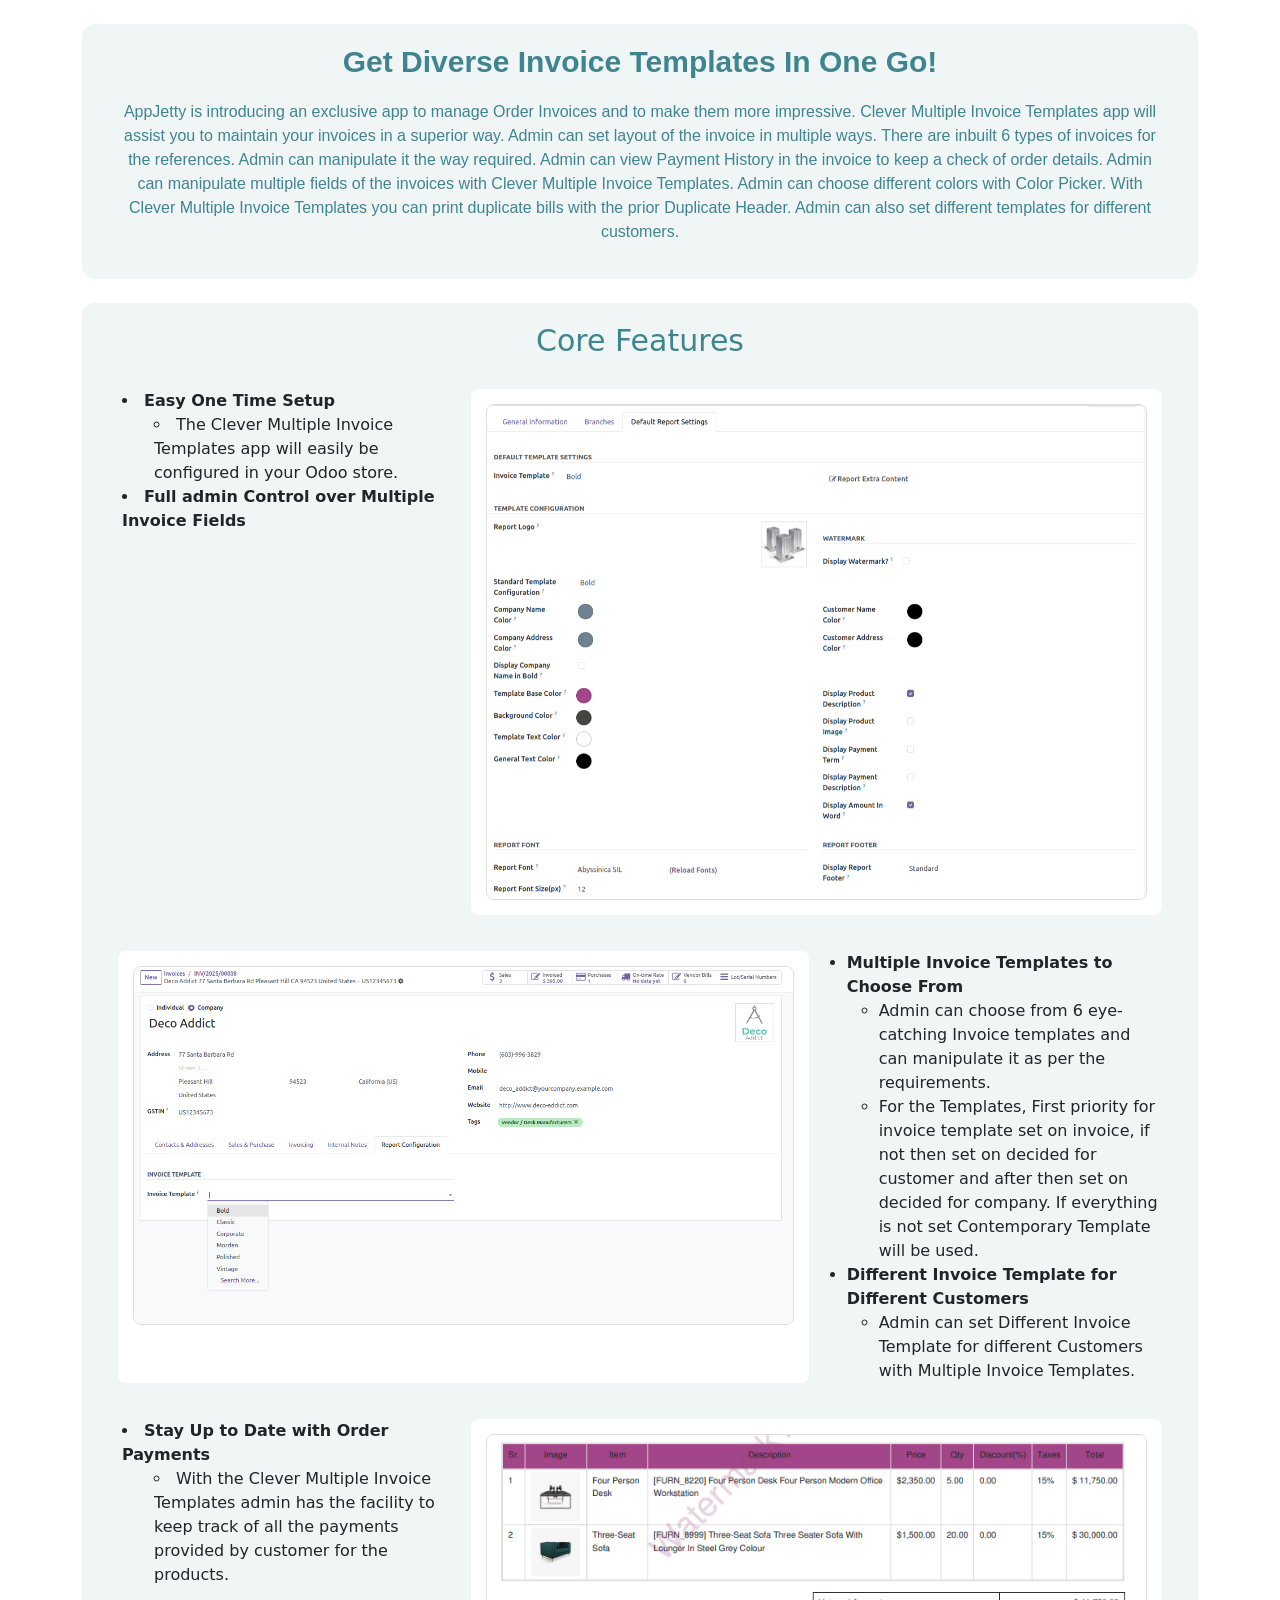
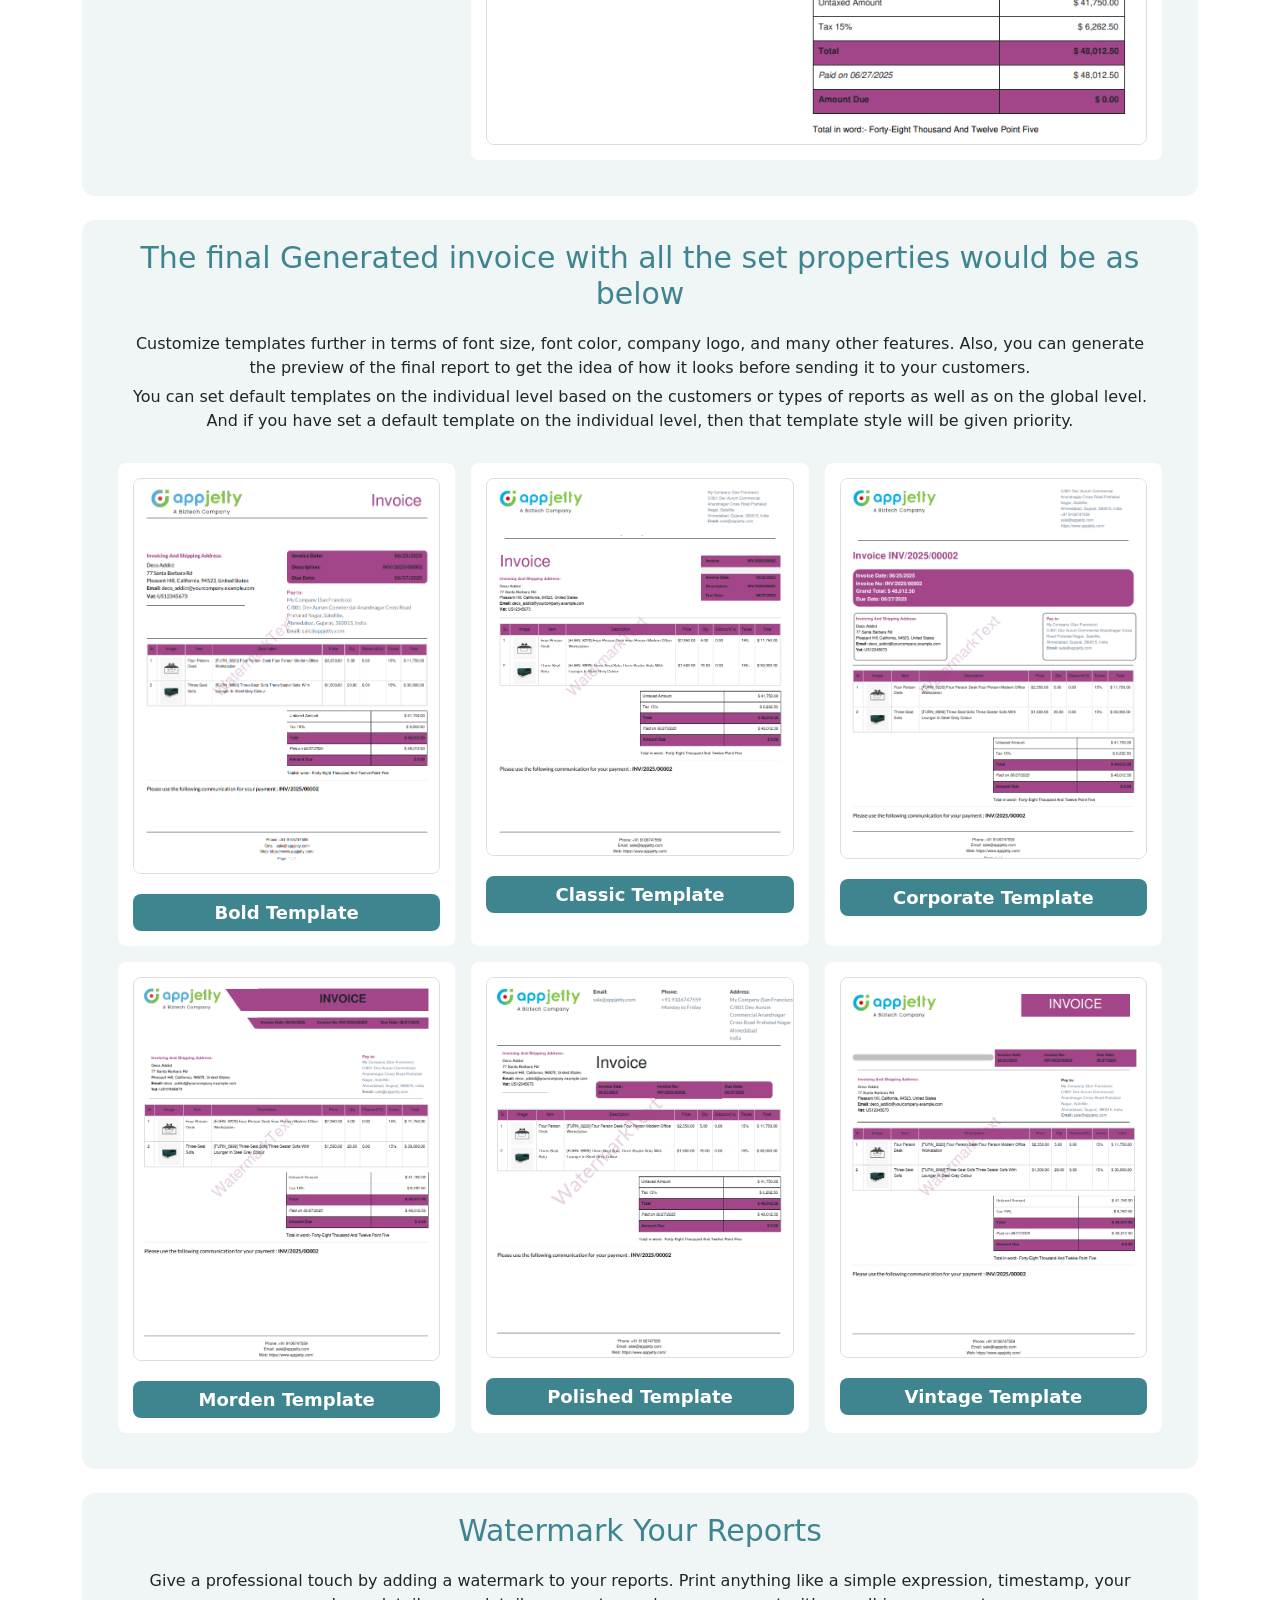
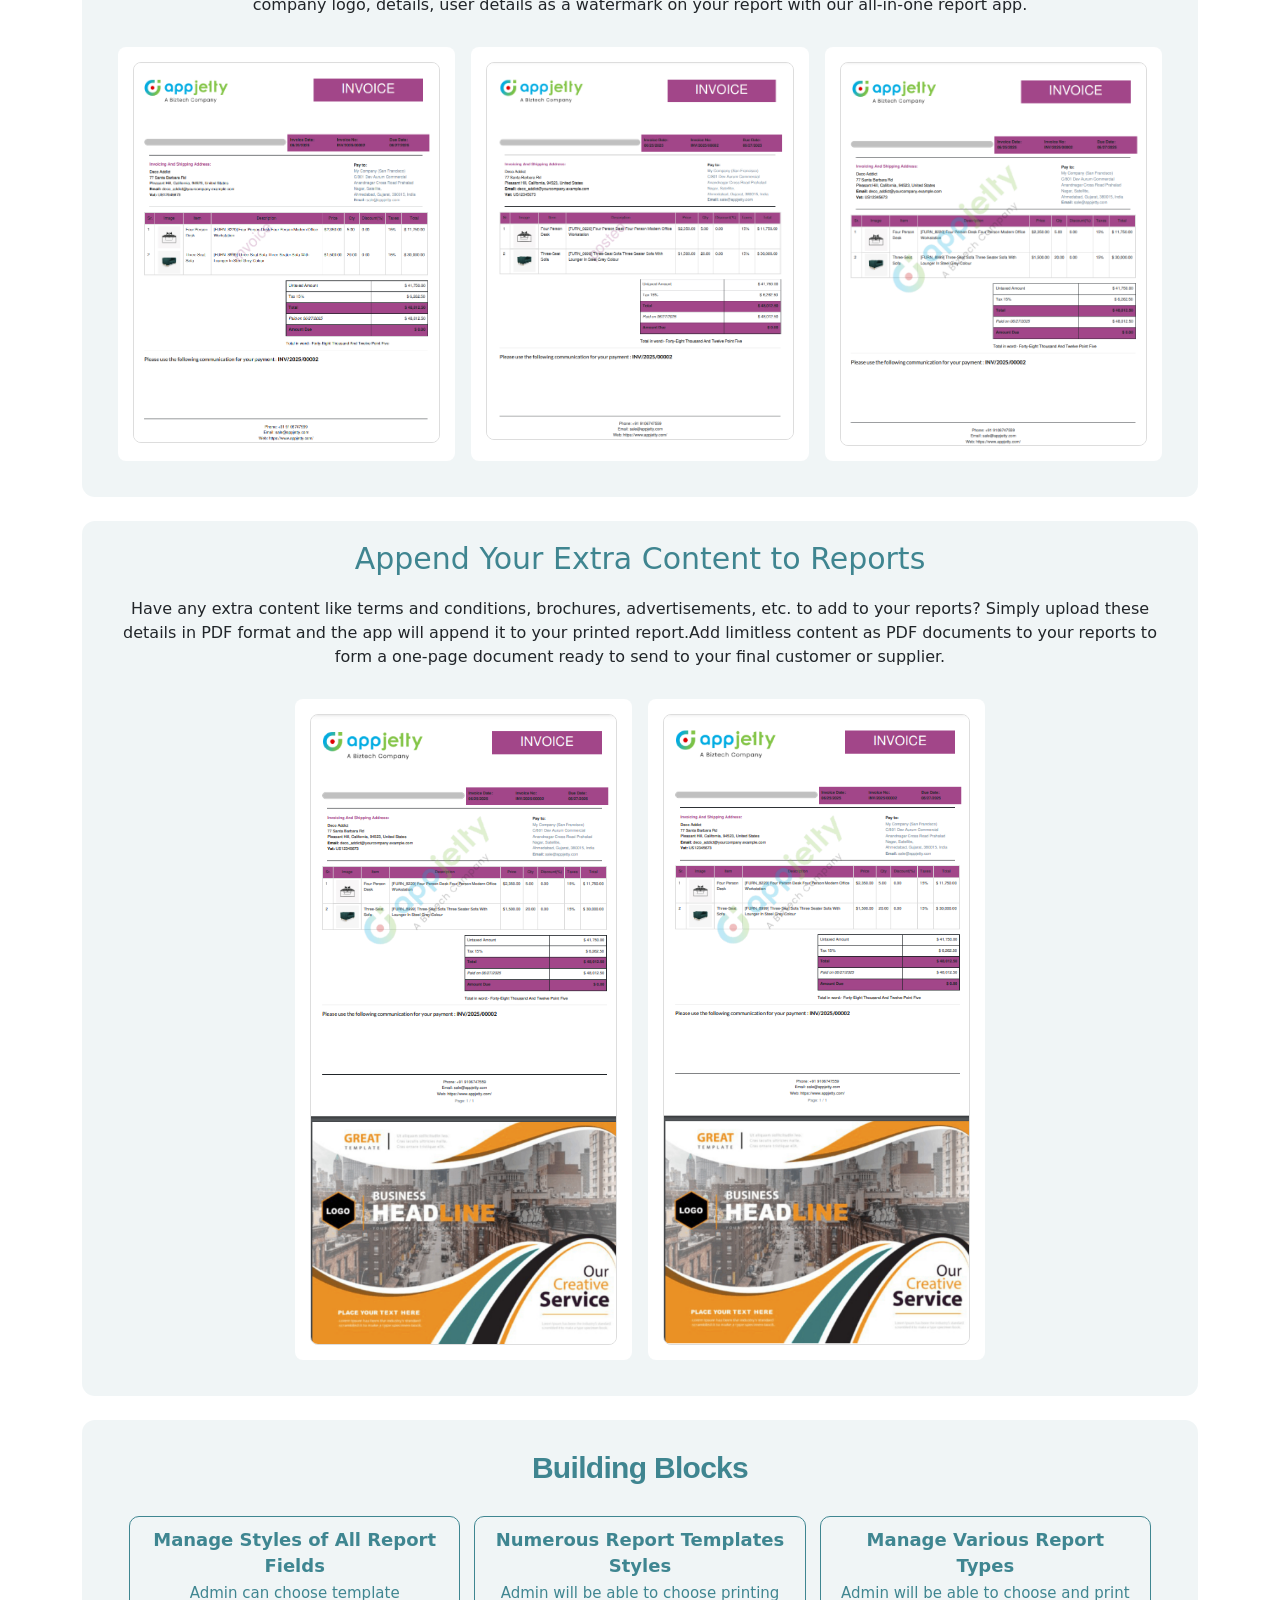
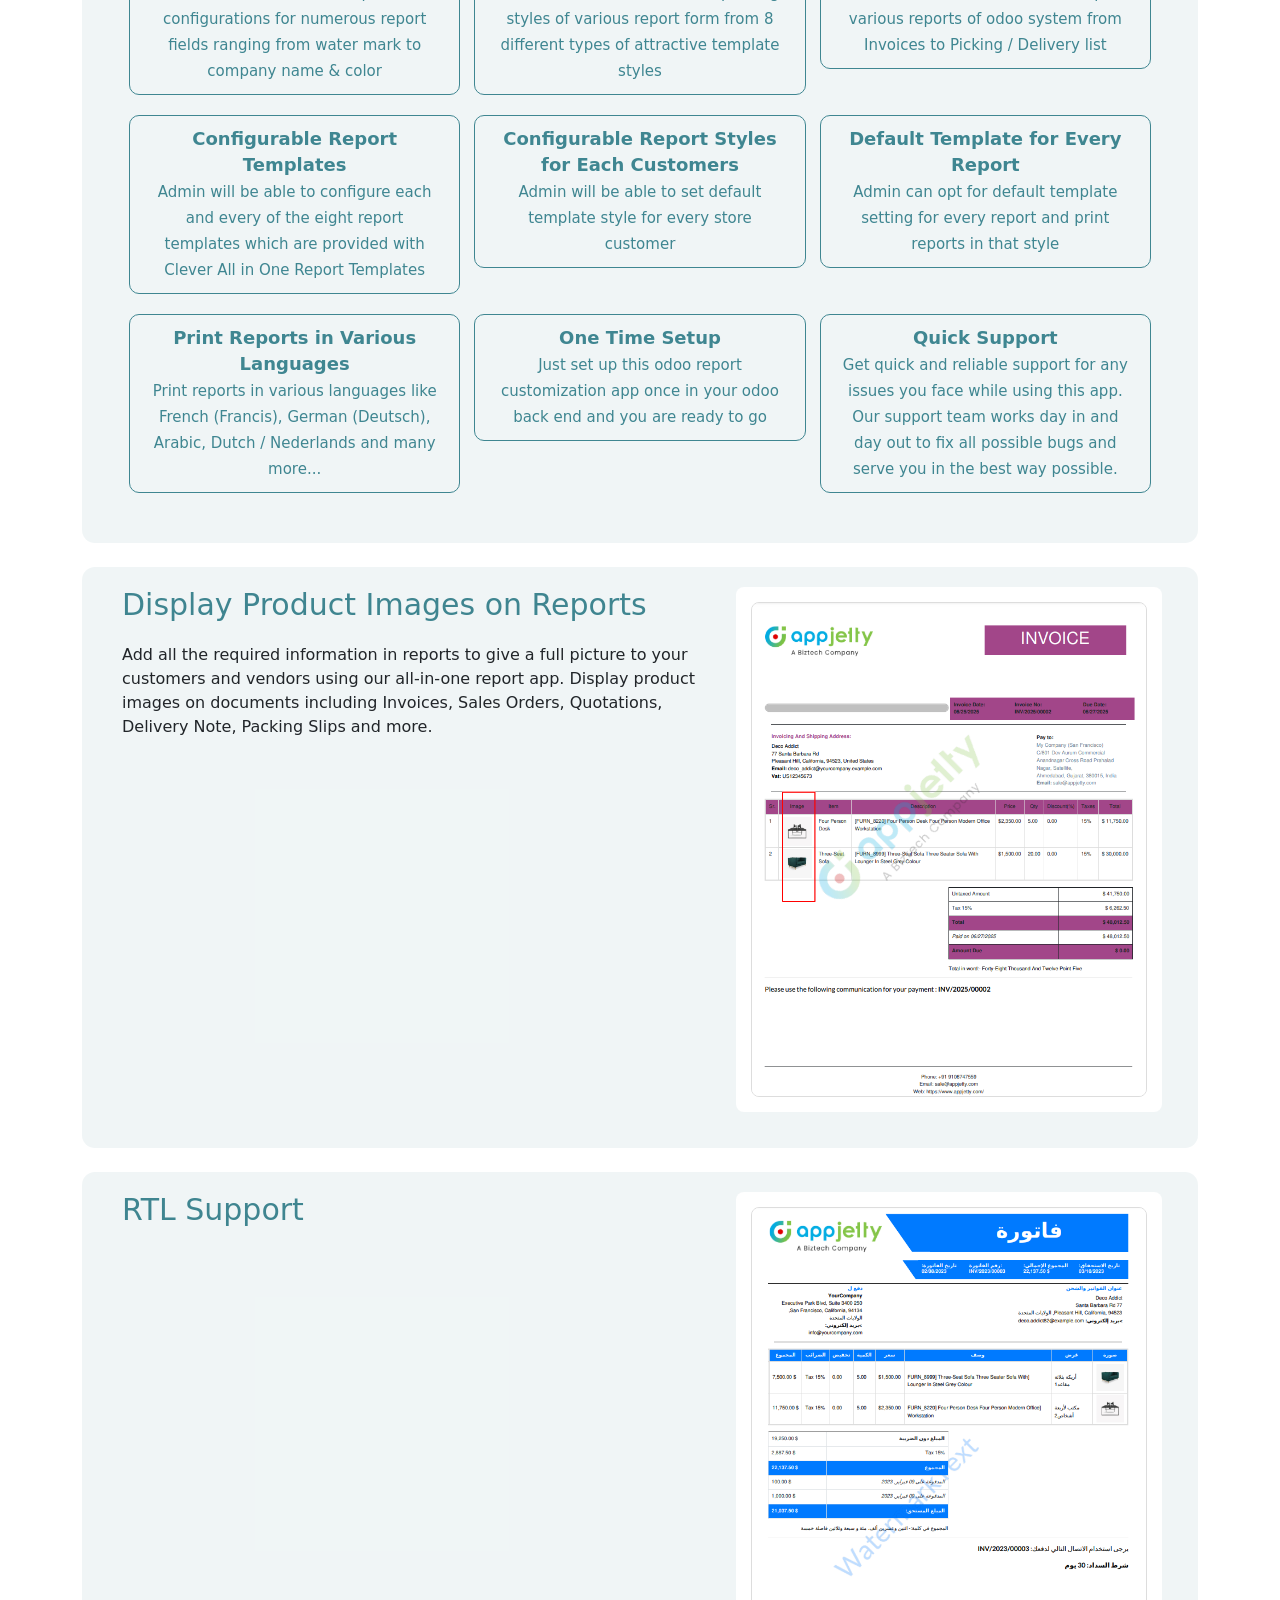
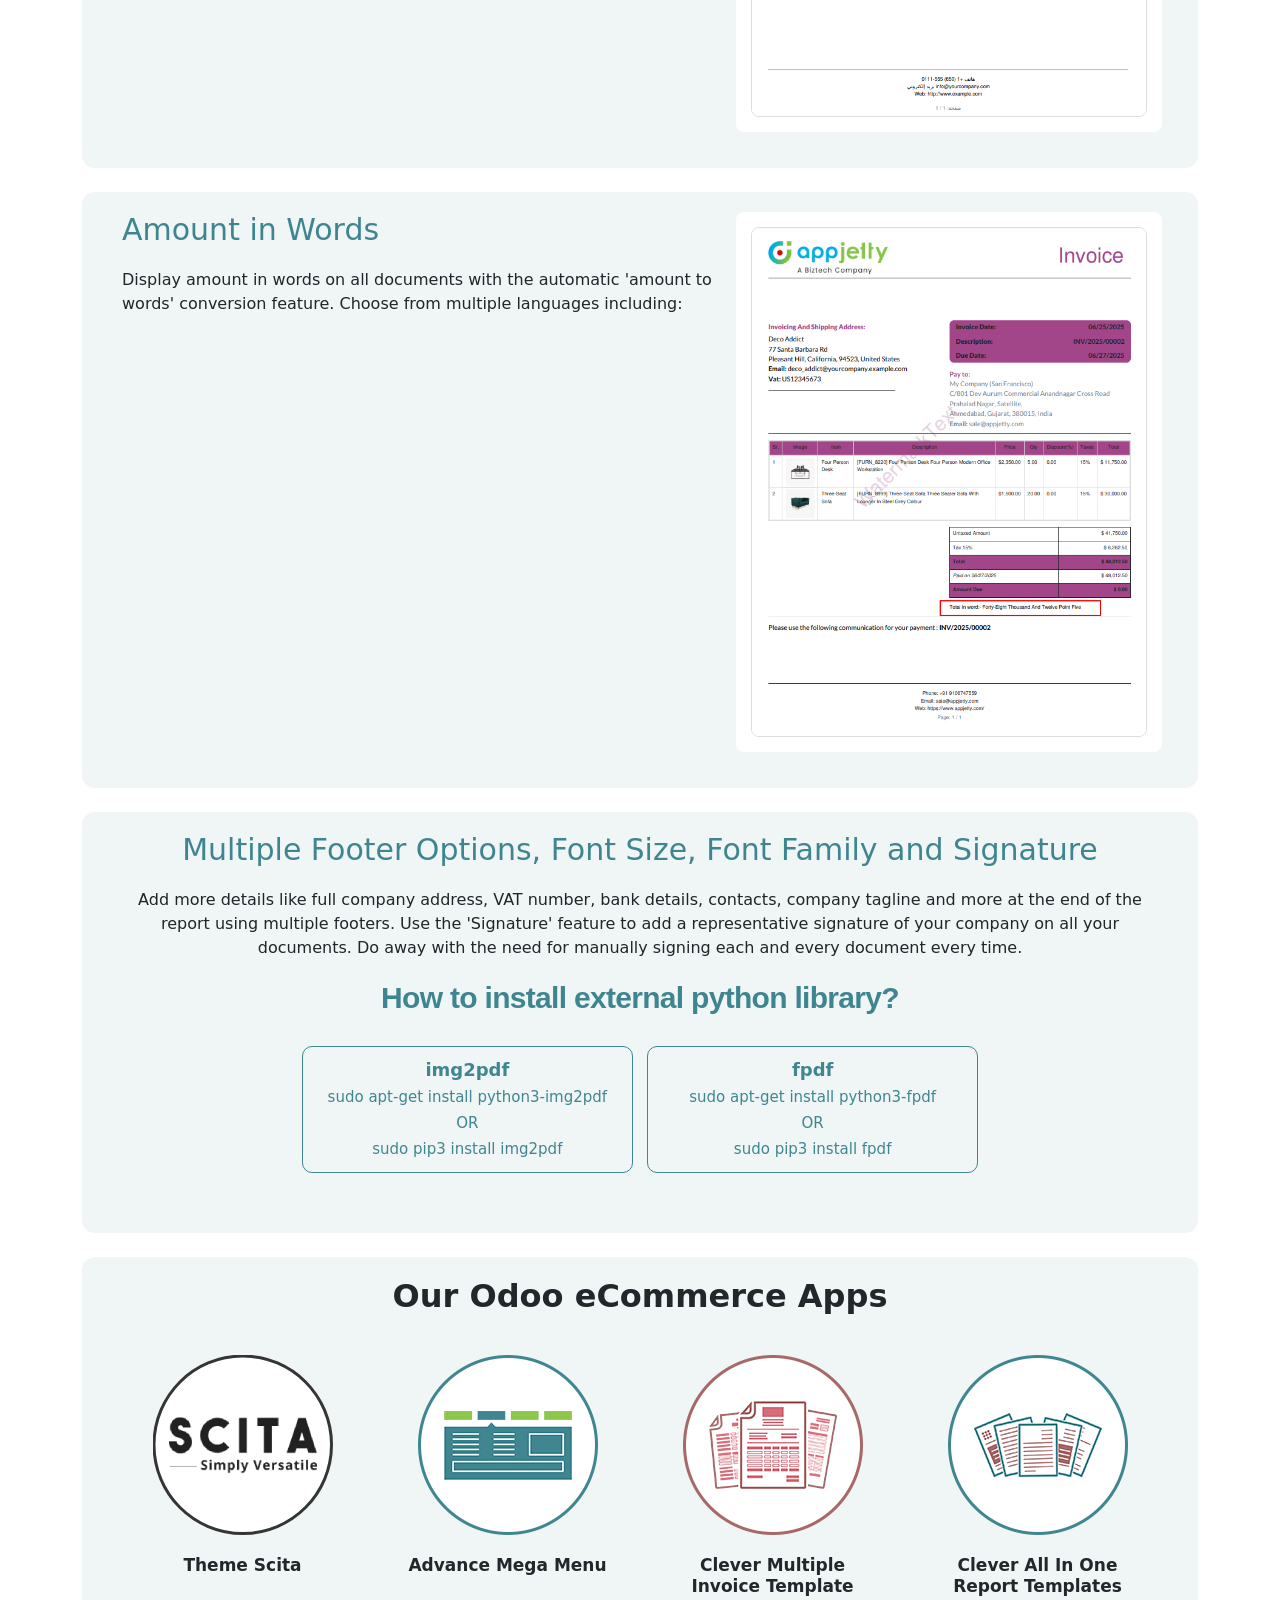
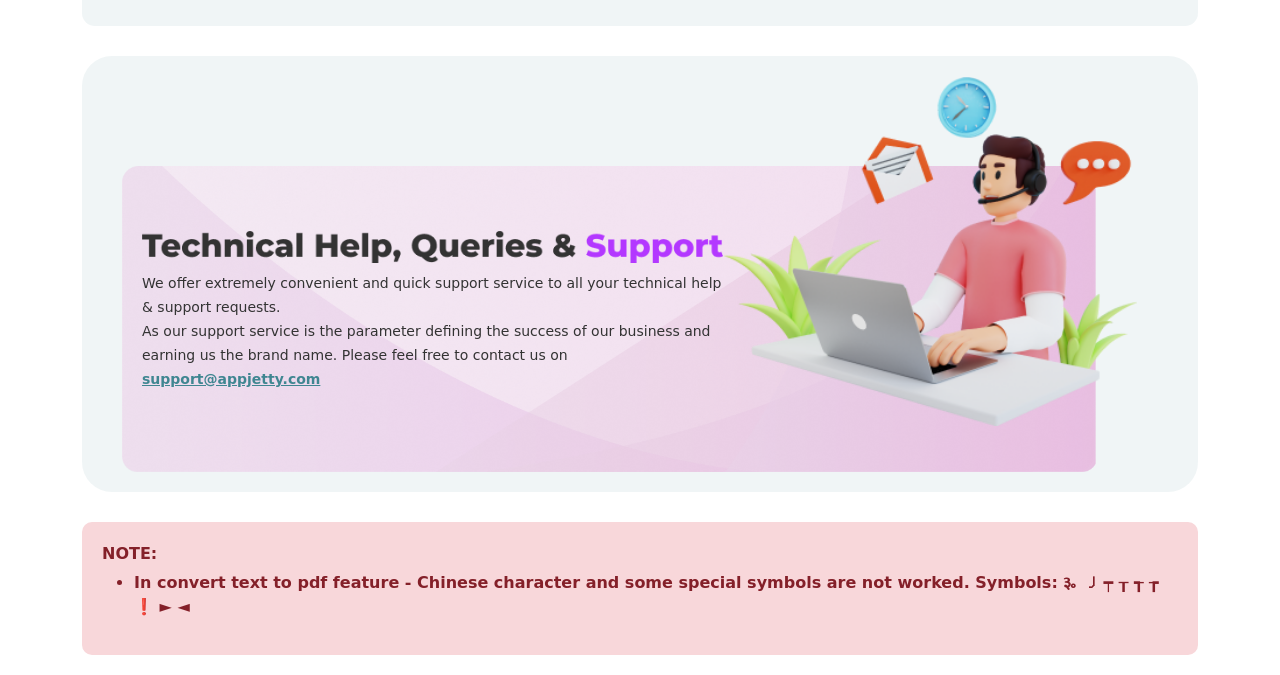
==== biztech_report_template/static/description/index.html @ 292e1d6d "FIX: change url path" ====
<!DOCTYPE html>
<html lang="en">
<head>
  <meta charset="UTF-8">
  <meta name="viewport" content="width=device-width, initial-scale=1.0">
  <link href="https://cdn.jsdelivr.net/npm/bootstrap@5.0.2/dist/css/bootstrap.min.css" rel="stylesheet" integrity="sha384-EVSTQN3/azprG1Anm3QDgpJLIm9Nao0Yz1ztcQTwFspd3yD65VohhpuuCOmLASjC" crossorigin="anonymous">
  <script src="https://cdn.jsdelivr.net/npm/bootstrap@5.0.2/dist/js/bootstrap.bundle.min.js" integrity="sha384-MrcW6ZMFYlzcLA8Nl+NtUVF0sA7MsXsP1UyJoMp4YLEuNSfAP+JcXn/tWtIaxVXM" crossorigin="anonymous"></script>
  <title>Scita 19 trial</title>
</head>
<body>
   <div class="container">
      <section class="oe_container">
         <div class="oe_spaced my-4" style="border-radius: 13px;padding: 20px 40px 10px;background-color: rgb(63 134 145 / 8%);">
               <div class="span12">
                  <h2 class="oe_slogan" style="color: #3f8590;font-family: sans-serif;font-weight: 600;margin: 0; text-align: center; font-size: 30px;">Get Diverse Invoice Templates In One Go!</h2>
                  <p class=" oe_slogan text-muted" style="font-family: sans-serif;margin: 20px 0 25px;color: #3f8590 !important; text-align: center;">AppJetty is introducing an exclusive app to manage Order Invoices and to make them more impressive. Clever Multiple Invoice Templates app will assist you to maintain your invoices in a superior way. Admin can set layout of the invoice in multiple ways. There are inbuilt 6 types of invoices for the references. Admin can manipulate it the way required. Admin can view Payment History in the invoice to keep a check of order details. Admin can manipulate multiple fields of the invoices with Clever Multiple Invoice Templates. Admin can choose different colors with Color Picker. With Clever Multiple Invoice Templates you can print duplicate bills with the prior Duplicate Header. Admin can also set different templates for different customers.</p>
               </div>
         </div>
      </section>
      <section class="section my-4" style="border-radius: 13px;padding: 20px 40px 20px;background-color: rgb(63 134 145 / 8%);">
         <div class="oe_container">
            <h2 style="margin-bottom: 20px; font-size: 30px; color: #3f8590; text-align: center;">Core Features</h2>
            <div class="row justify-content-center" style="margin-top: 30px;">
               <ul style="list-style-position: inside;" class="col-4">
                  <li><strong>Easy One Time Setup</strong>
                        <ul>
                           <li>The Clever Multiple Invoice Templates app will easily be configured in your Odoo store.</li>
                        </ul>
                  </li>
                  <li><strong>Full admin Control over Multiple Invoice Fields</strong></li>
               </ul>
               <div style="text-align: center; padding: 0 8px 16px;" class="col-8">
                  <div style="padding: 15px; background-color: #ffffff; border-radius: 8px; height: 100%;">
                     <img style="display:inline-block; max-width:100%; border: 1px solid #ddd; border-radius: 8px;" class="img-fluid  oe_screenshot p-0 " src="main-view.png" alt="">
                  </div>
               </div>
            </div>
            <div class="row justify-content-center" style="margin-top: 20px;">
               <div style="text-align: center; padding: 0 8px 16px;" class="col-8">
                  <div style="padding: 15px; background-color: #ffffff; border-radius: 8px; height: 100%;">
                     <img style="display:inline-block; max-width:100%; border: 1px solid #ddd; border-radius: 8px;" class="img-fluid  oe_screenshot p-0 " src="partner_template.png" alt="">
                  </div>
               </div>
               <ul style="padding-left: 30px;" class="col-4">
                  <li><strong>Multiple Invoice Templates to Choose From</strong>
                     <ul>
                        <li>Admin can choose from 6 eye-catching Invoice templates and can manipulate it as per the requirements.</li>
                        <li>For the Templates, First priority for invoice template set on invoice, if not then set on decided for customer and after then set on decided for company. If everything is not set Contemporary Template will be used.</li>
                     </ul>
                  </li>
                  <li><strong>Different Invoice Template for Different Customers</strong>
                     <ul>
                        <li>Admin can set Different Invoice Template for different Customers with Multiple Invoice Templates.</li>
                     </ul>
                  </li>
               </ul>
            </div>
            <div class="row justify-content-center" style="margin-top: 20px;">
               <ul style="list-style-position: inside;" class="col-4">
                  <li><strong>Stay Up to Date with Order Payments</strong>
                     <ul>
                        <li>With the Clever Multiple Invoice Templates admin has the facility to keep track of all the payments provided by customer for the products.</li>
                     </ul>
                  </li>
               </ul>
               <div style="text-align: center; padding: 0 8px 16px;" class="col-8">
                  <div style="padding: 15px; background-color: #ffffff; border-radius: 8px; height: 100%;">
                     <img style="display:inline-block; max-width:100%; border: 1px solid #ddd; border-radius: 8px;" class="img-fluid  oe_screenshot p-0 " src="Payment.png" alt="">
                  </div>
               </div>
            </div>
         </div>
      </section>
      <section class="section my-4" style="border-radius: 13px;padding: 20px 40px 20px;background-color: rgb(63 134 145 / 8%);">
         <div class="oe_container">
            <h2 style="margin-bottom: 20px; font-size: 30px; color: #3f8590; text-align: center;">The final Generated invoice with all the set properties would be as below</h2>
            <p class="text-center" style="font-weight: 400; margin: 0 0 5px;">Customize templates further in terms of font size, font color, company logo, and many other features. Also, you can generate the preview of the final report to get the idea of how it looks before sending it to your customers.</p>
            <p class="text-center" style="font-weight: 400; margin: 0 0 5px;">You can set default templates on the individual level based on the customers or types of reports as well as on the global level. And if you have set a default template on the individual level, then that template style will be given priority.</p>
            <div class="row" style="margin-top: 30px;">
               <div class="col-lg-4 col-md-6" style="text-align: center; padding: 0 8px 16px;">
                  <div style="padding: 15px; background-color: #ffffff; border-radius: 8px; height: 100%;">
                     <img style="display:inline-block; max-width:100%; border: 1px solid #ddd; border-radius: 8px;" class="img-fluid  oe_screenshot p-0 " src="bold.png" alt="">
                     <span class="image-desc" style="display: block; font-size: 18px; margin-top: 20px; font-weight: 600; background-color: #3f8590; padding: 5px 10px; color: #ffffff; border-radius: 8px;">Bold Template</span>
                  </div>
               </div>
               <div class="col-lg-4 col-md-6" style="text-align: center; padding: 0 8px 16px;">
                  <div style="padding: 15px; background-color: #ffffff; border-radius: 8px; height: 100%;">
                     <img style="display:inline-block; max-width: 100%;border: 1px solid #ddd; border-radius: 8px; " class="img-fluid  oe_screenshot p-0 " src="classic.png" alt="">
                     <span class="image-desc" style="display: block; font-size: 18px; margin-top: 20px; font-weight: 600; background-color: #3f8590; padding: 5px 10px; color: #ffffff; border-radius: 8px;">Classic Template</span>
                  </div>
               </div>
               <div class="col-lg-4 col-md-6" style="text-align: center; padding: 0 8px 16px;">
                  <div style="padding: 15px; background-color: #ffffff; border-radius: 8px; height: 100%;">
                     <img style="display:inline-block; max-width: 100%;border: 1px solid #ddd; border-radius: 8px;" class="img-fluid  oe_screenshot p-0 " src="corporate.png" alt="">
                     <span class="image-desc" style="display: block; font-size: 18px; margin-top: 20px; font-weight: 600; background-color: #3f8590; padding: 5px 10px; color: #ffffff; border-radius: 8px;">Corporate Template</span>
                  </div>
               </div>
               <div class="col-lg-4 col-md-6" style="text-align: center; padding: 0 8px 16px;">
                  <div style="padding: 15px; background-color: #ffffff; border-radius: 8px; height: 100%;">
                     <img style="display:inline-block; max-width: 100%;border: 1px solid #ddd; border-radius: 8px; " class="img-fluid  oe_screenshot p-0 " src="modern.png" alt="">
                     <span class="image-desc" style="display: block; font-size: 18px; margin-top: 20px; font-weight: 600; background-color: #3f8590; padding: 5px 10px; color: #ffffff; border-radius: 8px;">Morden Template</span>
                  </div>
               </div>
               <div class="col-lg-4 col-md-6" style="text-align: center; padding: 0 8px 16px;">
                  <div style="padding: 15px; background-color: #ffffff; border-radius: 8px; height: 100%;">
                     <img style="display:inline-block; max-width: 100%;border: 1px solid #ddd; border-radius: 8px; " class="img-fluid  oe_screenshot p-0 " src="polished.png" alt="">
                     <span class="image-desc" style="display: block; font-size: 18px; margin-top: 20px; font-weight: 600; background-color: #3f8590; padding: 5px 10px; color: #ffffff; border-radius: 8px;">Polished Template</span>
                  </div>
               </div>
               <div class="col-lg-4 col-md-6" style="text-align: center; padding: 0 8px 16px;">
                  <div style="padding: 15px; background-color: #ffffff; border-radius: 8px; height: 100%;">
                     <img style="display:inline-block; max-width: 100%;border: 1px solid #ddd; border-radius: 8px; " class="img-fluid  oe_screenshot p-0 " src="vintage.png" alt="">
                     <span class="image-desc" style="display: block; font-size: 18px; margin-top: 20px; font-weight: 600; background-color: #3f8590; padding: 5px 10px; color: #ffffff; border-radius: 8px;"> Vintage Template</span>
                  </div>
               </div>
            </div>
         </div>
      </section>
      <section class="section my-4" style="border-radius: 13px;padding: 20px 40px 20px;background-color: rgb(63 134 145 / 8%);">
         <div class="oe_container">
            <h2 style="margin-bottom: 20px; font-size: 30px; color: #3f8590; text-align: center;">Watermark Your Reports</h2>
            <p class="text-center" style="font-weight: 400; margin: 0 0 5px;">Give a professional touch by adding a watermark to your reports. Print anything like a simple expression, timestamp, your company logo, details, user details as a watermark on your report with our all-in-one report app.</p>
            <div class="row" style="margin-top: 30px;">
               <div class="col-lg-4 col-md-6" style="text-align: center; padding: 0 8px 16px;">
                  <div style="padding: 15px; background-color: #ffffff; border-radius: 8px; height: 100%;">
                     <img style="display:inline-block; max-width:100%; border: 1px solid #ddd; border-radius: 8px;" class="img-fluid  oe_screenshot p-0 " src="water-mark-1.png" alt="">
                  </div>
               </div>
               <div class="col-lg-4 col-md-6" style="text-align: center; padding: 0 8px 16px;">
                  <div style="padding: 15px; background-color: #ffffff; border-radius: 8px; height: 100%;">
                     <img style="display:inline-block; max-width: 100%;border: 1px solid #ddd; border-radius: 8px; " class="img-fluid  oe_screenshot p-0 " src="water-mark-2.png" alt="">
                  </div>
               </div>
               <div class="col-lg-4 col-md-6" style="text-align: center; padding: 0 8px 16px;">
                  <div style="padding: 15px; background-color: #ffffff; border-radius: 8px; height: 100%;">
                     <img style="display:inline-block; max-width: 100%;border: 1px solid #ddd; border-radius: 8px;" class="img-fluid  oe_screenshot p-0 " src="water-mark-3.png" alt="">
                  </div>
               </div>
            </div>
         </div>
      </section>
      <section class="section my-4" style="border-radius: 13px;padding: 20px 40px 20px;background-color: rgb(63 134 145 / 8%);">
         <div class="oe_container">
            <h2 style="margin-bottom: 20px; font-size: 30px; color: #3f8590; text-align: center;">Append Your Extra Content to Reports</h2>
            <p class="text-center" style="font-weight: 400; margin: 0 0 5px;">Have any extra content like terms and conditions, brochures, advertisements, etc. to add to your reports? Simply upload these details in PDF format and the app will append it to your printed report.Add limitless content as PDF documents to your reports to form a one-page document ready to send to your final customer or supplier.</p>
            <div class="row justify-content-center" style="margin-top: 30px;">
               <div class="col-lg-4 col-md-6" style="text-align: center; padding: 0 8px 16px;">
                  <div style="padding: 15px; background-color: #ffffff; border-radius: 8px; height: 100%;">
                     <img style="display:inline-block; max-width:100%; border: 1px solid #ddd; border-radius: 8px;" class="img-fluid  oe_screenshot p-0 " src="report-with-img.png" alt="">
                  </div>
               </div>
               <div class="col-lg-4 col-md-6" style="text-align: center; padding: 0 8px 16px;">
                  <div style="padding: 15px; background-color: #ffffff; border-radius: 8px; height: 100%;">
                     <img style="display:inline-block; max-width: 100%;border: 1px solid #ddd; border-radius: 8px; " class="img-fluid  oe_screenshot p-0 " src="extra_content_2.png" alt="">
                  </div>
               </div>
            </div>
         </div>
      </section>
      <section class="oe_spaced my-4" style="margin-left:0;margin-right:0;border-radius: 13px;padding: 10px 40px;background-color: rgb(63 134 145 / 8%);">
         <div class="span12">
            <h3 class="mb16" style="color: #3f8590;font-family: math;letter-spacing: -0.7px;font-weight: bold;margin: 20px 0; text-align: center; font-family: sans-serif; font-size: 30px;">Building Blocks</h3>
            <div class="d-flex flex-wrap justify-content-between" style="margin-bottom: 30px;">
               <div style="margin: 10px 0; line-height: 37px; flex: 0 0 33.33%; max-width: 33.33%; width: 100%; padding: 0 7px;">
                  <div style="font-size:15px;line-height:26px;padding: 10px 20px;border-radius: 10px; border: 1px solid #3f8691; color: #3f8691; text-align: center;">
                     <p style="font-size: 18px; font-weight: bold; margin-bottom: 1px;">Manage Styles of All Report Fields</p>
                     <span>Admin can choose template configurations for numerous report fields ranging from water mark to company name & color</span>
                  </div>
               </div>
               <div style="margin: 10px 0; line-height: 37px; flex: 0 0 33.33%; max-width: 33.33%; width: 100%; padding: 0 7px;">
                  <div style="font-size:15px;line-height:26px;padding: 10px 20px;border-radius: 10px; border: 1px solid #3f8691; color: #3f8691; text-align: center;">
                     <p style="font-size: 18px; font-weight: bold; margin-bottom: 1px;">Numerous Report Templates Styles</p>
                     <span>Admin will be able to choose printing styles of various report form from 8 different types of attractive template styles</span>
                  </div>
               </div>
               <div style="margin: 10px 0; line-height: 37px; flex: 0 0 33.33%; max-width: 33.33%; width: 100%; padding: 0 7px;">
                  <div style="font-size:15px;line-height:26px;padding: 10px 20px;border-radius: 10px; border: 1px solid #3f8691; color: #3f8691; text-align: center;">
                     <p style="font-size: 18px; font-weight: bold; margin-bottom: 1px;">Manage Various Report Types</p>
                     <span>Admin will be able to choose and print various reports of odoo system from Invoices to Picking / Delivery list</span>
                  </div>
               </div>
               <div style="margin: 10px 0; line-height: 37px; flex: 0 0 33.33%; max-width: 33.33%; width: 100%; padding: 0 7px;">
                  <div style="font-size:15px;line-height:26px;padding: 10px 20px;border-radius: 10px; border: 1px solid #3f8691; color: #3f8691; text-align: center;">
                     <p style="font-size: 18px; font-weight: bold; margin-bottom: 1px;">Configurable Report Templates</p>
                     <span>Admin will be able to configure each and every of the eight report templates which are provided with Clever All in One Report Templates</span>
                  </div>
               </div>
               <div style="margin: 10px 0; line-height: 37px; flex: 0 0 33.33%; max-width: 33.33%; width: 100%; padding: 0 7px;">
                  <div style="font-size:15px;line-height:26px;padding: 10px 20px;border-radius: 10px; border: 1px solid #3f8691; color: #3f8691; text-align: center;">
                     <p style="font-size: 18px; font-weight: bold; margin-bottom: 1px;">Configurable Report Styles for Each Customers</p>
                     <span>Admin will be able to set default template style for every store customer</span>
                  </div>
               </div>
               <div style="margin: 10px 0; line-height: 37px; flex: 0 0 33.33%; max-width: 33.33%; width: 100%; padding: 0 7px;">
                  <div style="font-size:15px;line-height:26px;padding: 10px 20px;border-radius: 10px; border: 1px solid #3f8691; color: #3f8691; text-align: center;">
                     <p style="font-size: 18px; font-weight: bold; margin-bottom: 1px;">Default Template for Every Report</p>
                     <span>Admin can opt for default template setting for every report and print reports in that style</span>
                  </div>
               </div>
               <div style="margin: 10px 0; line-height: 37px; flex: 0 0 33.33%; max-width: 33.33%; width: 100%; padding: 0 7px;">
                  <div style="font-size:15px;line-height:26px;padding: 10px 20px;border-radius: 10px; border: 1px solid #3f8691; color: #3f8691; text-align: center;">
                     <p style="font-size: 18px; font-weight: bold; margin-bottom: 1px;">Print Reports in Various Languages</p>
                     <span>Print reports in various languages like French (Francis), German (Deutsch), Arabic, Dutch / Nederlands and many more...</span>
                  </div>
               </div>
               <div style="margin: 10px 0; line-height: 37px; flex: 0 0 33.33%; max-width: 33.33%; width: 100%; padding: 0 7px;">
                  <div style="font-size:15px;line-height:26px;padding: 10px 20px;border-radius: 10px; border: 1px solid #3f8691; color: #3f8691; text-align: center;">
                     <p style="font-size: 18px; font-weight: bold; margin-bottom: 1px;">One Time Setup</p>
                     <span>Just set up this odoo report customization app once in your odoo back end and you are ready to go</span>
                  </div>
               </div>
               <div style="margin: 10px 0; line-height: 37px; flex: 0 0 33.33%; max-width: 33.33%; width: 100%; padding: 0 7px;">
                  <div style="font-size:15px;line-height:26px;padding: 10px 20px;border-radius: 10px; border: 1px solid #3f8691; color: #3f8691; text-align: center;">
                     <p style="font-size: 18px; font-weight: bold; margin-bottom: 1px;">Quick Support</p>
                     <span>Get quick and reliable support for any issues you face while using this app. Our support team works day in and day out to fix all possible bugs and serve you in the best way possible.</span>
                  </div>
               </div>
            </div>
         </div>
      </section>
      <section class="section my-4" style="border-radius: 13px;padding: 20px 40px 20px;background-color: rgb(63 134 145 / 8%);">
         <div class="oe_container">
            <div class="row">
               <div class="col-7">
                  <h2 style="margin-bottom: 20px; font-size: 30px; color: #3f8590;">Display Product Images on Reports</h2>
                  <p style="font-weight: 400; margin: 0 0 5px;">Add all the required information in reports to give a full picture to your customers and vendors using our all-in-one report app. Display product images on documents including Invoices, Sales Orders, Quotations, Delivery Note, Packing Slips and more.</p>
               </div>
               <div class="col-5" style="text-align: center; padding: 0 8px 16px;">
                  <div style="padding: 15px; background-color: #ffffff; border-radius: 8px; height: 100%;">
                     <img style="display:inline-block; max-width:100%; border: 1px solid #ddd; border-radius: 8px;" class="img-fluid  oe_screenshot p-0 " src="product-image.png" alt="">
                  </div>
               </div>
            </div>
         </div>
      </section>
      <section class="section my-4" style="border-radius: 13px;padding: 20px 40px 20px;background-color: rgb(63 134 145 / 8%);">
         <div class="oe_container">
            <div class="row">
               <div class="col-7">
                  <h2 style="margin-bottom: 20px; font-size: 30px; color: #3f8590;">RTL Support</h2>
               </div>
               <div class="col-5" style="text-align: center; padding: 0 8px 16px;">
                  <div style="padding: 15px; background-color: #ffffff; border-radius: 8px; height: 100%;">
                     <img style="display:inline-block; max-width:100%; border: 1px solid #ddd; border-radius: 8px;" class="img-fluid  oe_screenshot p-0 " src="RTL_Supprt.png" alt="">
                  </div>
               </div>
            </div>
         </div>
      </section>
      <section class="section my-4" style="border-radius: 13px;padding: 20px 40px 20px;background-color: rgb(63 134 145 / 8%);">
         <div class="oe_container">
            <div class="row">
               <div class="col-7">
                  <h2 style="margin-bottom: 20px; font-size: 30px; color: #3f8590;">Amount in Words</h2>
                  <p style="font-weight: 400; margin: 0 0 5px;">Display amount in words on all documents with the automatic 'amount to words' conversion feature. Choose from multiple languages including:</p>
               </div>
               <div class="col-5" style="text-align: center; padding: 0 8px 16px;">
                  <div style="padding: 15px; background-color: #ffffff; border-radius: 8px; height: 100%;">
                     <img style="display:inline-block; max-width:100%; border: 1px solid #ddd; border-radius: 8px;" class="img-fluid  oe_screenshot p-0 " src="amount-word.png" alt="">
                  </div>
               </div>
            </div>
         </div>
      </section>
      <section class="oe_spaced my-4" style="margin-left:0;margin-right:0;border-radius: 13px;padding: 20px 40px;background-color: rgb(63 134 145 / 8%);">
         <div class="span12">
            <h2 style="margin-bottom: 20px; font-size: 30px; color: #3f8590; text-align: center;">Multiple Footer Options, Font Size, Font Family and Signature</h2>
            <p class="text-center" style="font-weight: 400;">Add more details like full company address, VAT number, bank details, contacts, company tagline and more at the end of the report using multiple footers. Use the 'Signature' feature to add a representative signature of your company on all your documents. Do away with the need for manually signing each and every document every time.</p>
         </div>
         <div class="span12">
            <h3 class="mb16" style="color: #3f8590;font-family: math;letter-spacing: -0.7px;font-weight: bold;margin: 20px 0; text-align: center; font-family: sans-serif; font-size: 30px;">How to install external python library?</h3>
            <div class="d-flex flex-wrap justify-content-center" style="margin-bottom: 30px;">
               <div style="margin: 10px 0; line-height: 37px; flex: 0 0 33.33%; max-width: 33.33%; width: 100%; padding: 0 7px;">
                  <div style="font-size:15px;line-height:26px;padding: 10px 20px;border-radius: 10px; border: 1px solid #3f8691; color: #3f8691; text-align: center;">
                     <p style="font-size: 18px; font-weight: bold; margin-bottom: 1px;">img2pdf</p>
                     <p style="margin: 0;">sudo apt-get install python3-img2pdf</p>
                     <p style="margin: 0;">OR</p>
                     <p style="margin: 0;">sudo pip3 install img2pdf</p>
                  </div>
               </div>
               <div style="margin: 10px 0; line-height: 37px; flex: 0 0 33.33%; max-width: 33.33%; width: 100%; padding: 0 7px;">
                  <div style="font-size:15px;line-height:26px;padding: 10px 20px;border-radius: 10px; border: 1px solid #3f8691; color: #3f8691; text-align: center;">
                     <p style="font-size: 18px; font-weight: bold; margin-bottom: 1px;">fpdf</p>
                     <p style="margin: 0;">sudo apt-get install python3-fpdf</p>
                     <p style="margin: 0;">OR</p>
                     <p style="margin: 0;">sudo pip3 install fpdf</p>
                  </div>
               </div>
            </div>
         </div>
      </section>
      <section class="e-odoo-apps text-center my-4" style="border-radius: 13px;padding: 20px 40px 30px;background-color: rgb(63 134 145 / 8%);">
         <div class="oe_container">
               <h3 style="font-size:32px; font-weight:700; color:#21272b; margin-bottom:40px; margin-top:0">Our Odoo eCommerce Apps</h3>
               <div class="row">
                  <div class="col-md-3">
                     <a href="https://apps.odoo.com/apps/themes/19.0/theme_scita" target="_blank"><img src="scita_theme_icon.png" class="img-responsive img-fluid" style="margin:auto" alt="SEO suit app"></a>
                     <h4 style="margin-top:20px; font-size:17px; color:#21272b; font-weight:700; margin-bottom:0">Theme Scita</h4>
                  </div>
                  <div class="col-md-3">
                     <a href="https://apps.odoo.com/apps/modules/19.0/biztech_website_megamenu" target="_blank"><img src="mega-menu-app.png" class="img-responsive img-fluid" style="margin:auto" alt="Advance Mega Menu App"></a>
                     <h4 style="margin-top:20px; font-size:17px; color:#21272b; font-weight:700; margin-bottom:0">Advance Mega Menu</h4>
                  </div>
                  <div class="col-md-3">
                     <a href="https://apps.odoo.com/apps/modules/19.0/biztech_report_template" target="_blank"><img src="clever-in-mul-templet.png" class="img-responsive img-fluid" style="margin:auto" alt="Clever all in one report app"></a>
                     <h4 style="margin-top:20px; font-size:17px; color:#21272b; font-weight:700; margin-bottom:0">Clever Multiple<br>Invoice Template</h4>
                  </div>
                  <div class="col-md-3">
                     <a href="https://apps.odoo.com/apps/modules/19.0/general_template" target="_blank"><img src="clever-a-o-report.png" class="img-responsive img-fluid" style="margin:auto" alt="Clever all in one report app"></a>
                     <h4 style="margin-top:20px; font-size:17px; color:#21272b; font-weight:700; margin-bottom:0">Clever All In One<br>Report Templates</h4>
                  </div>
               </div>
         </div>
      </section>
      <div style="margin-top:30px; padding:110px 40px 20px; background-color: rgb(63 134 145 / 8%); border-radius:30px" class=" overflow-hidden">
         <div class="position-relative">
               <img src="images/support_2.png" class="img img-fluid position-absolute h-100" alt="Odoo Ready Partner">
               <div class="position-relative" style="z-index: 1; padding: 30px 20px;">
                  <div class="d-flex flex-wrap align-items-center justify-content-between mb-3">
                     <div class="col-lg-7">
                           <img src="images/text_img_5.png" class="img img-fluid mb-2" alt="Odoo Ready Partner">
                           <p class="m-0" style="font-size:14px; color:#333; line-height:24px">We offer extremely convenient and quick support service to all your technical help &amp; support requests. <br>As our support service is the parameter defining the success of our business and earning us the brand name. Please feel free to contact us on <a href="mailto:support@appjetty.com" title="support@appjetty.com" class="fw-bold" style="color: #3f8691;">support@appjetty.com</a></p>
                     </div>
                     <img src="images/support_1.png" class="img img-fluid col-lg-5 d-none d-lg-block" alt="Odoo Ready Partner" style="margin-top: -119px;">
                  </div>
               </div>
         </div>
      </div>
      <div style="padding:20px; margin:20px 0; margin-top:30px; border-radius:10px; text-align:left; font-weight:bold; font-size:16px; color:#842029; background-color:#f8d7da; border-color:#f5c2c7">
         <p style="margin: 0 0 5px;">NOTE: </p>
         <ul>
            <li>In convert text to pdf feature - Chinese character and some special symbols are not worked. Symbols: ૱ ꠸ ┯ ┰ ┱ ┲ ❗ ► ◄</li>
         </ul>
      </div>
   </div>
</body>
</html>
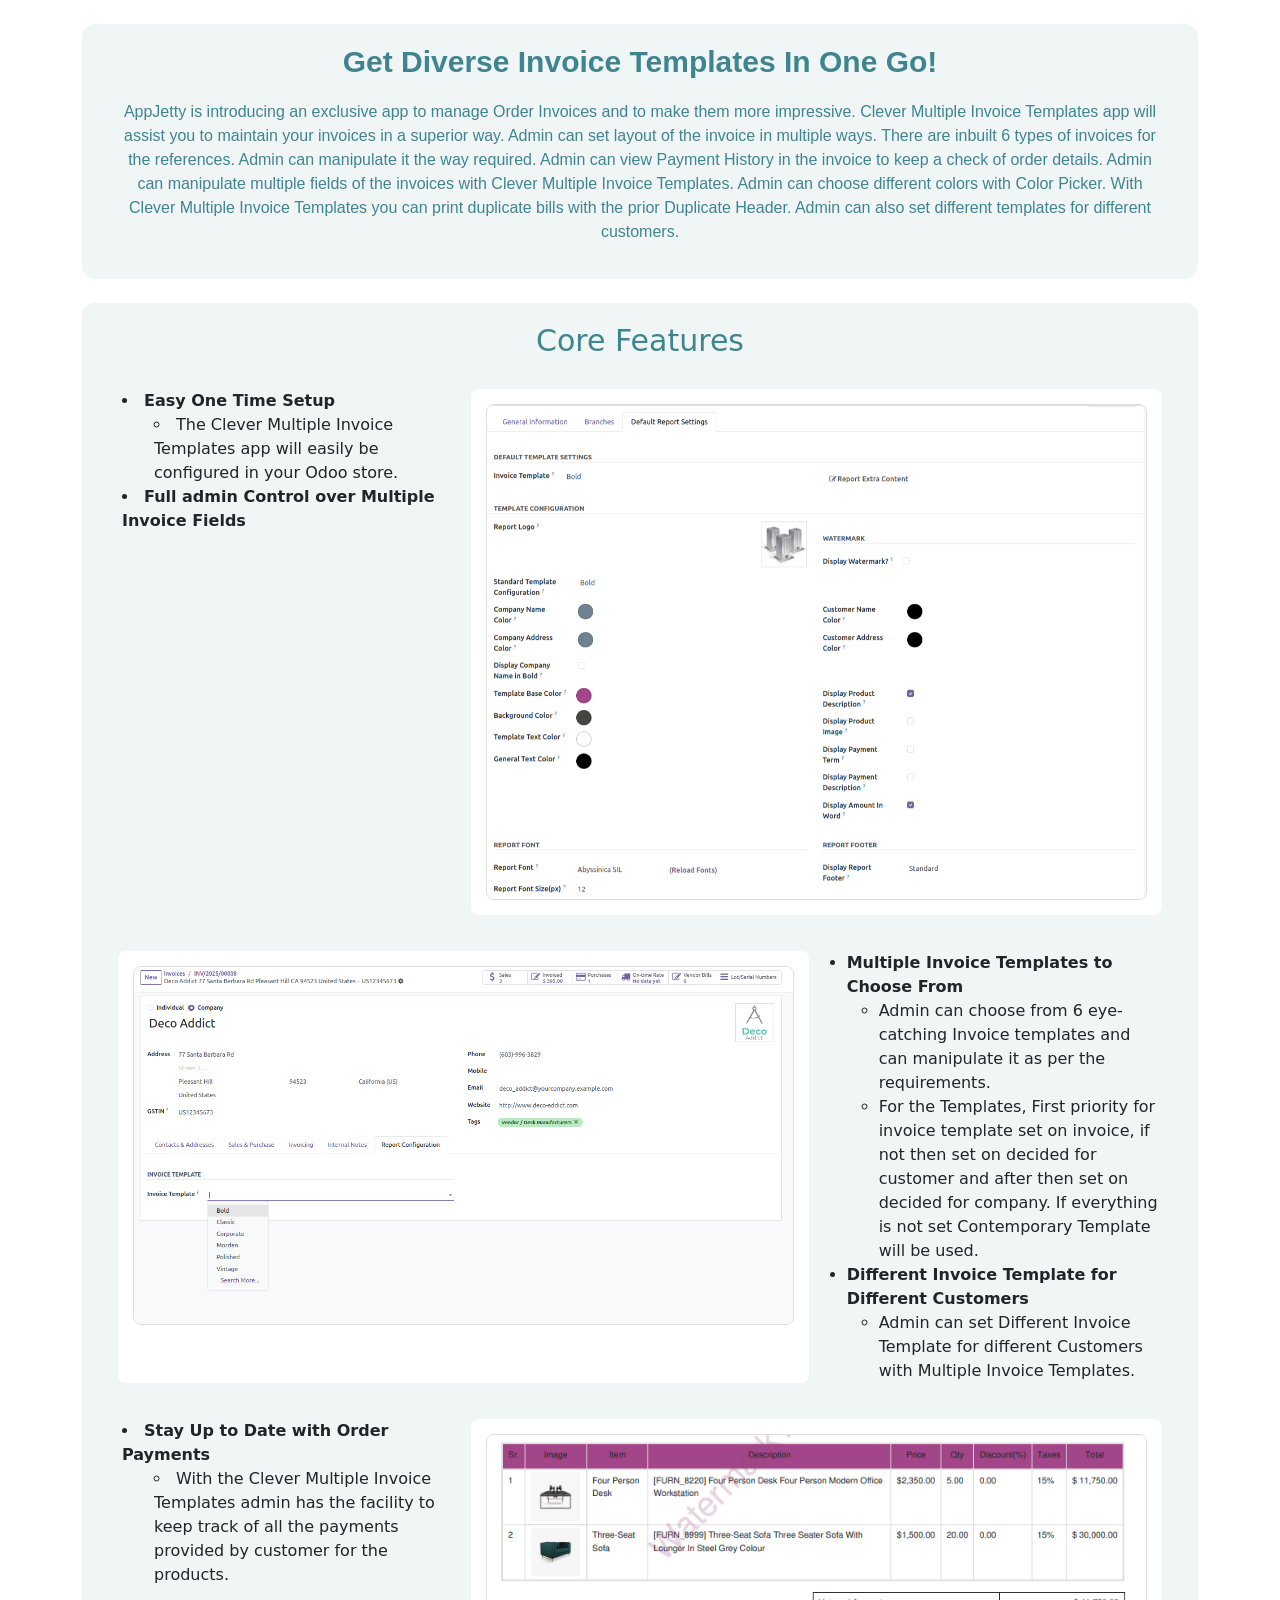
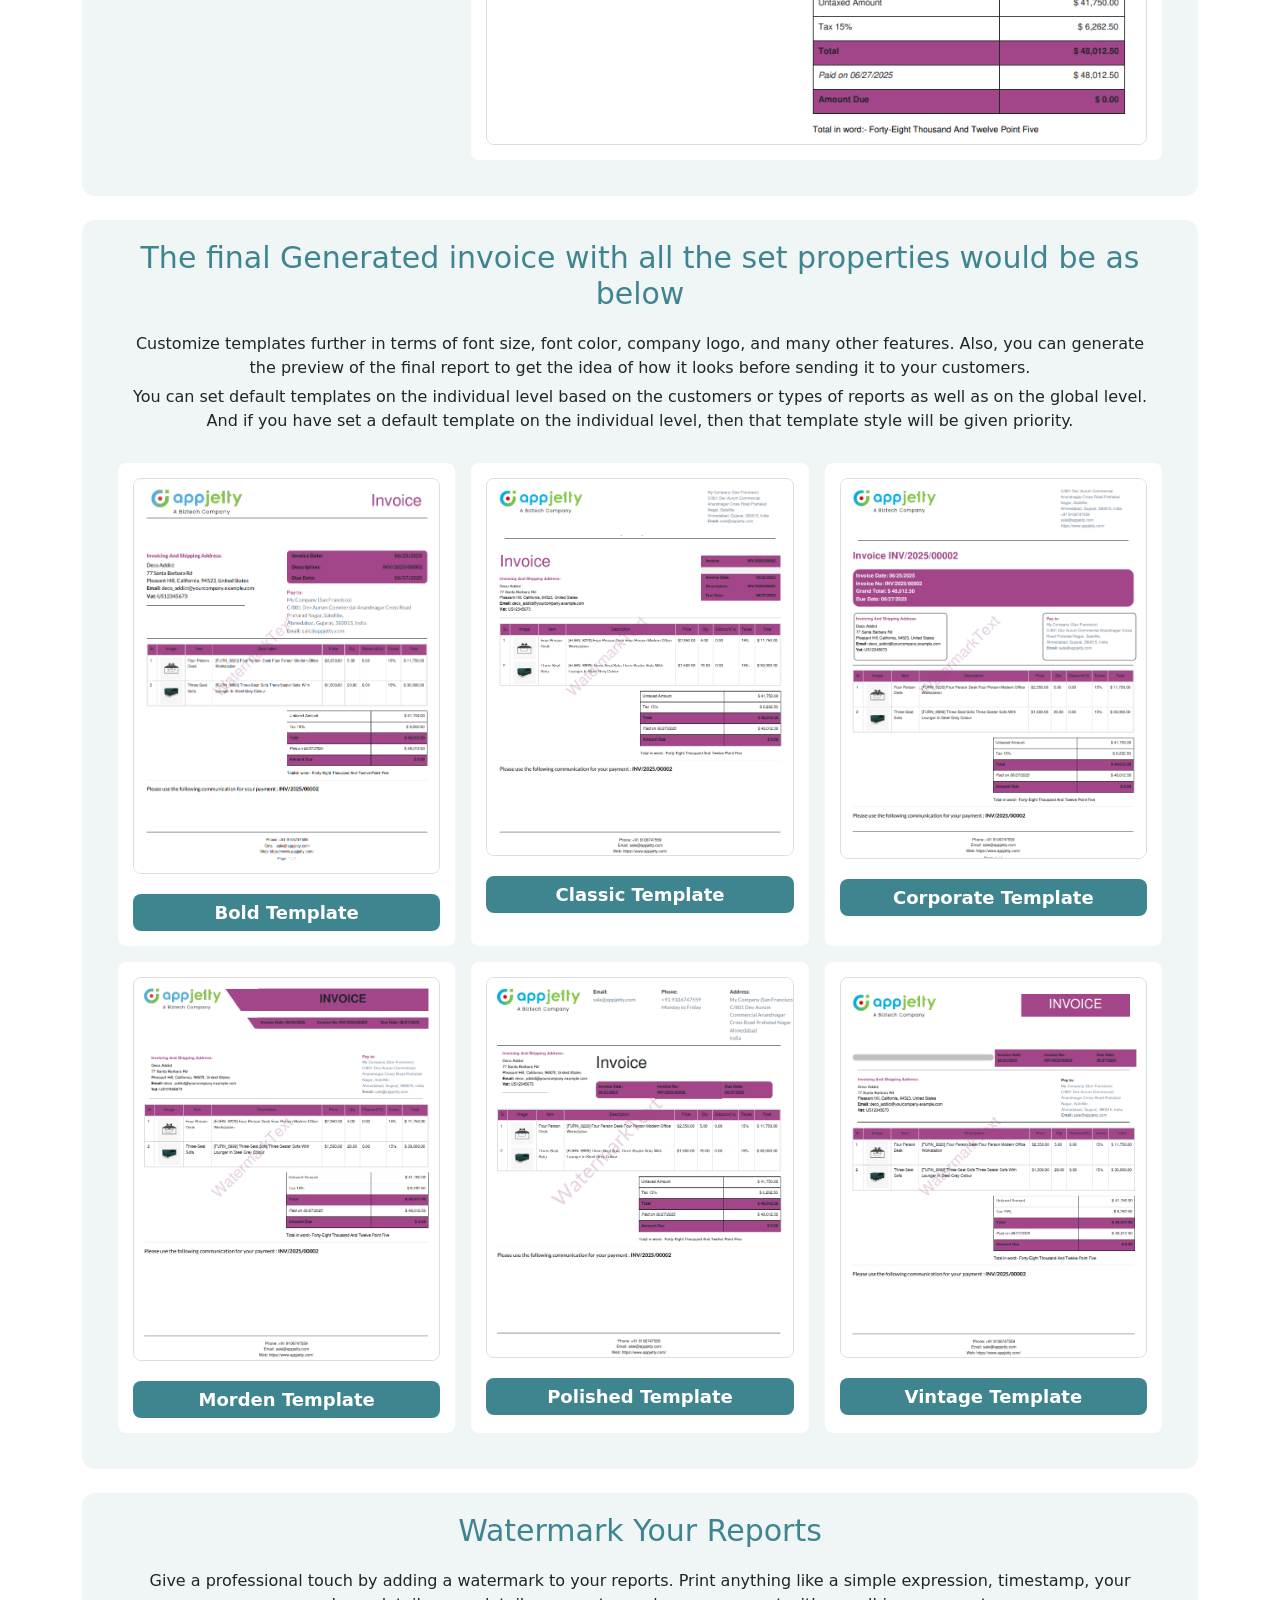
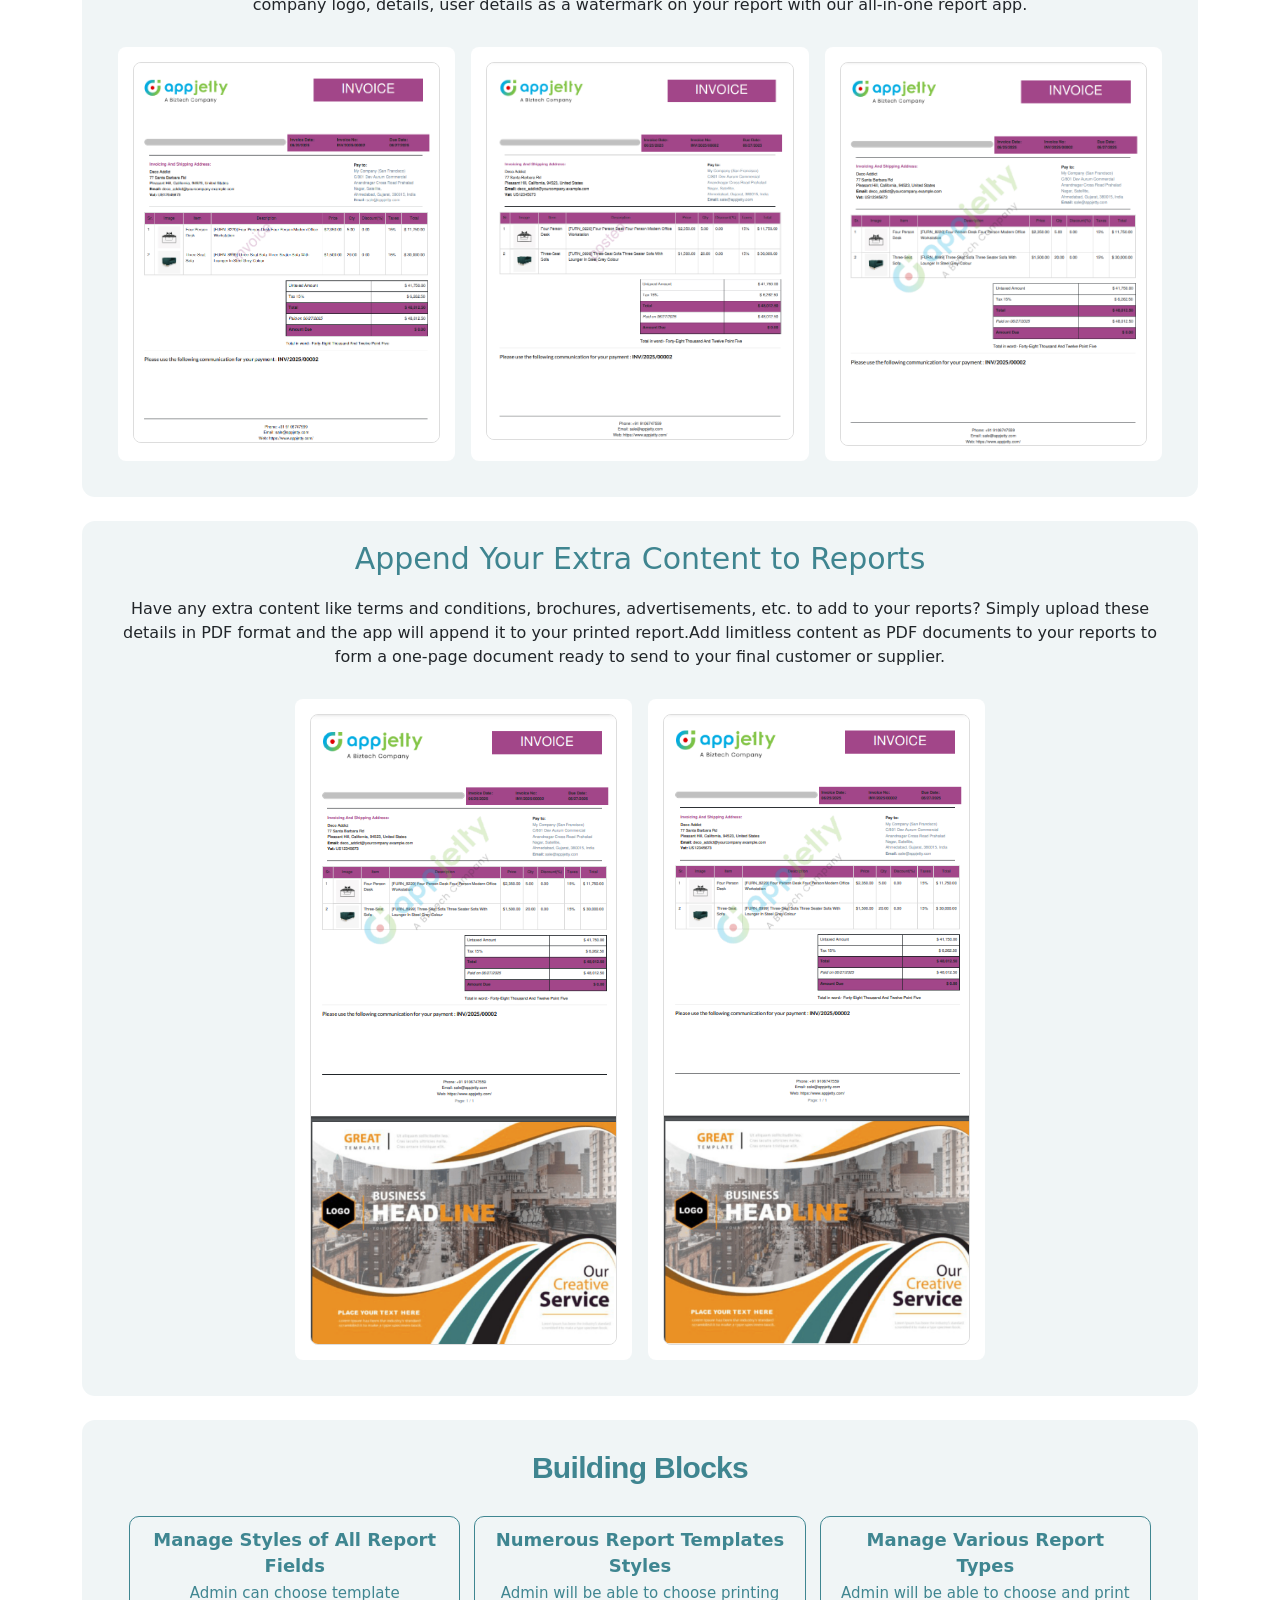
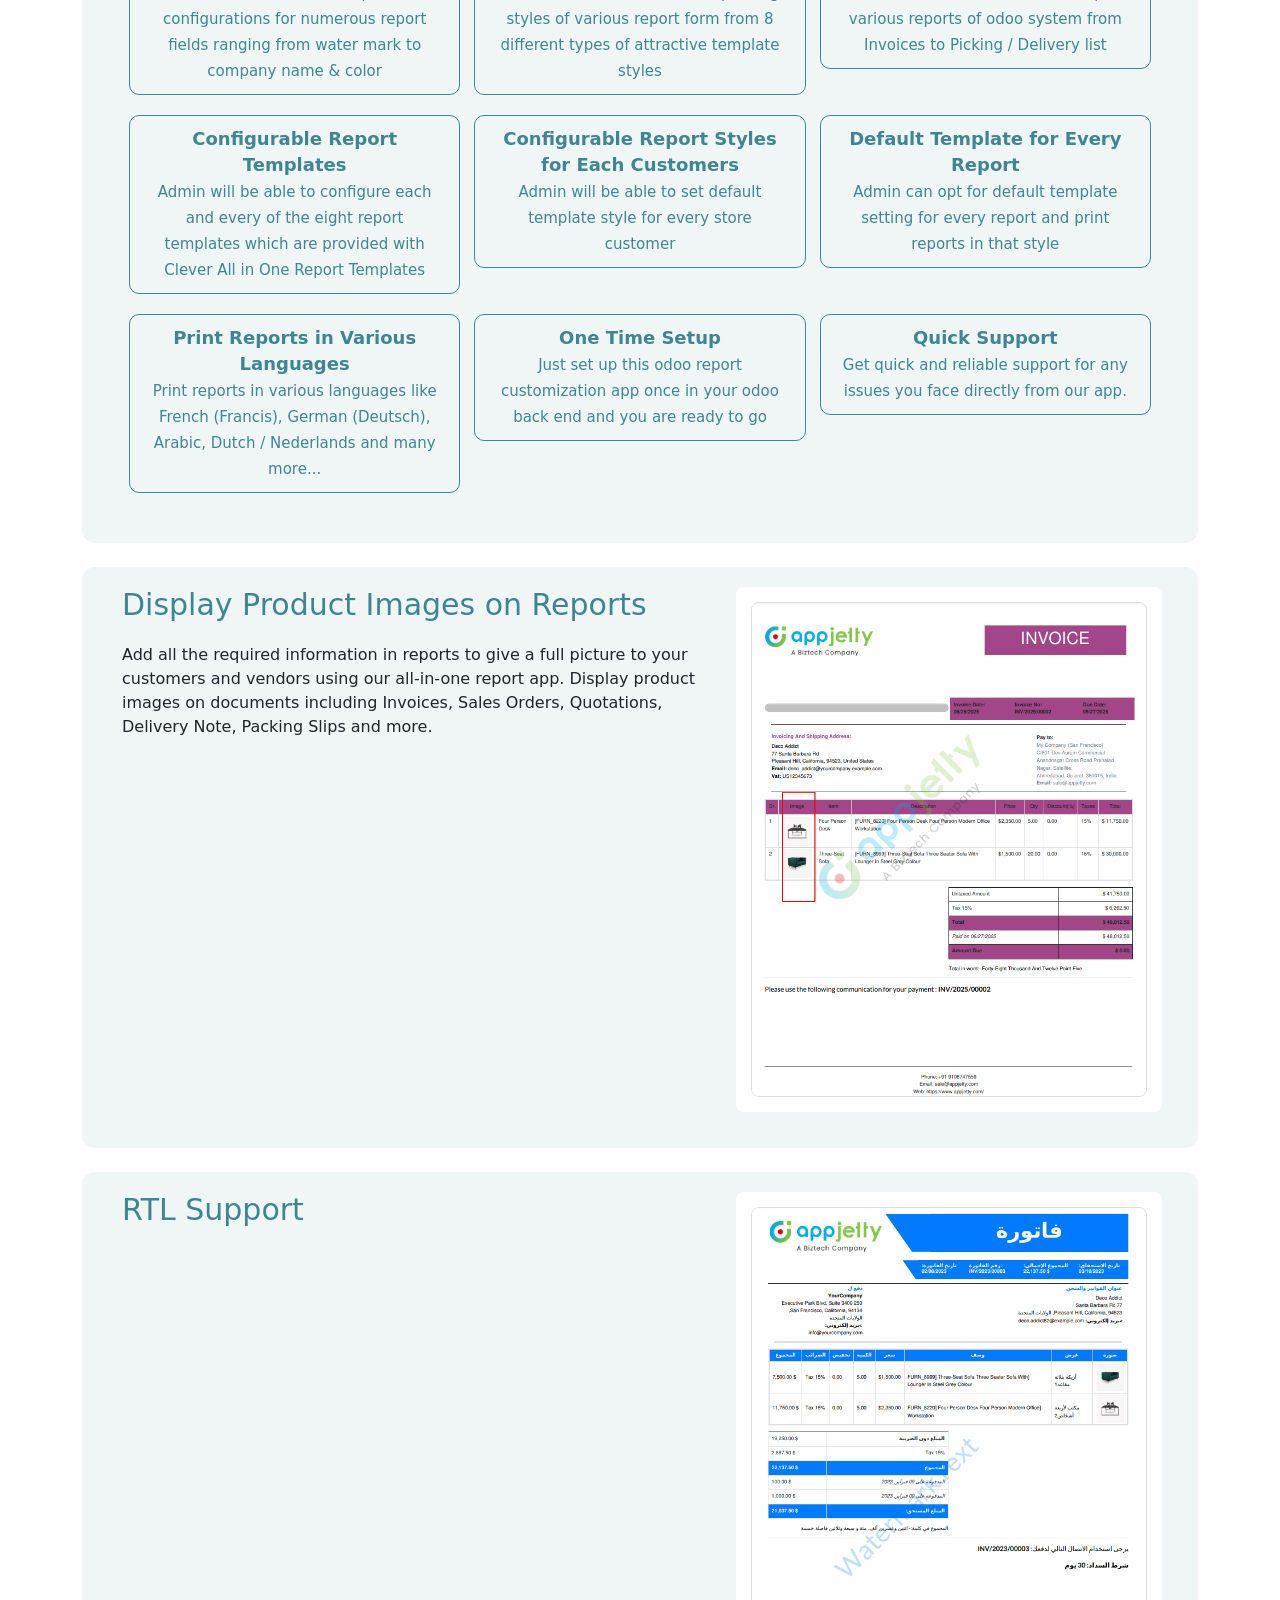
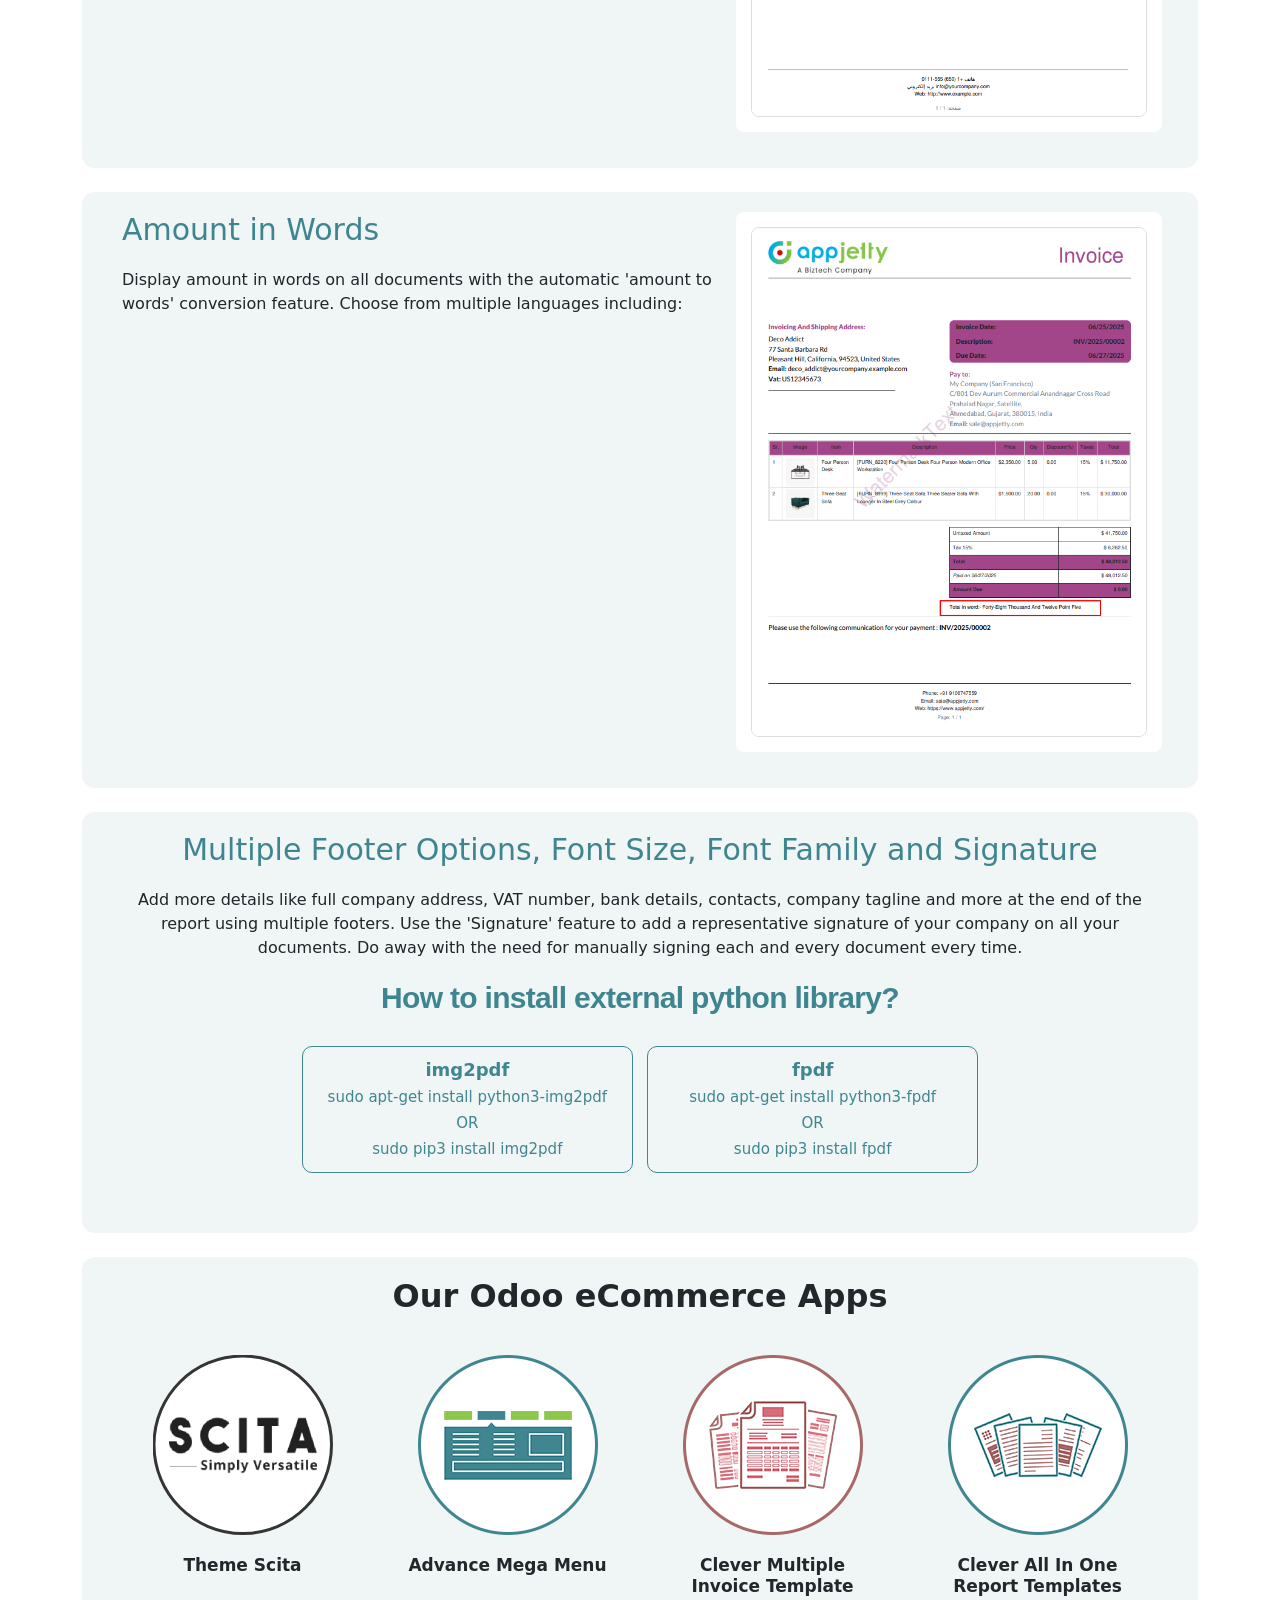
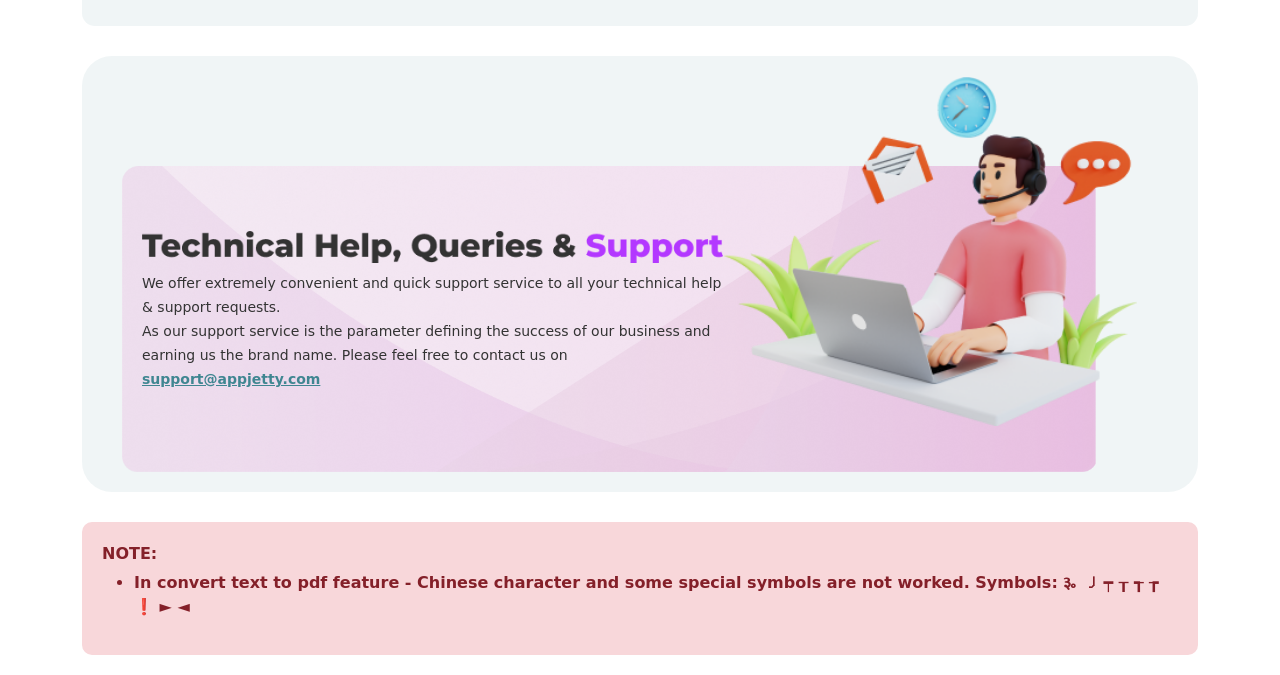
==== commit f4893088: "FIX: Change in index file" ====
--- a/biztech_report_template/static/description/index.html
+++ b/biztech_report_template/static/description/index.html
@@ -212,7 +212,7 @@
                <div style="margin: 10px 0; line-height: 37px; flex: 0 0 33.33%; max-width: 33.33%; width: 100%; padding: 0 7px;">
                   <div style="font-size:15px;line-height:26px;padding: 10px 20px;border-radius: 10px; border: 1px solid #3f8691; color: #3f8691; text-align: center;">
                      <p style="font-size: 18px; font-weight: bold; margin-bottom: 1px;">Quick Support</p>
-                     <span>Get quick and reliable support for any issues you face while using this app. Our support team works day in and day out to fix all possible bugs and serve you in the best way possible.</span>
+                     <span>Get quick and reliable support for any issues you face directly from our app.</span>
                   </div>
                </div>
             </div>
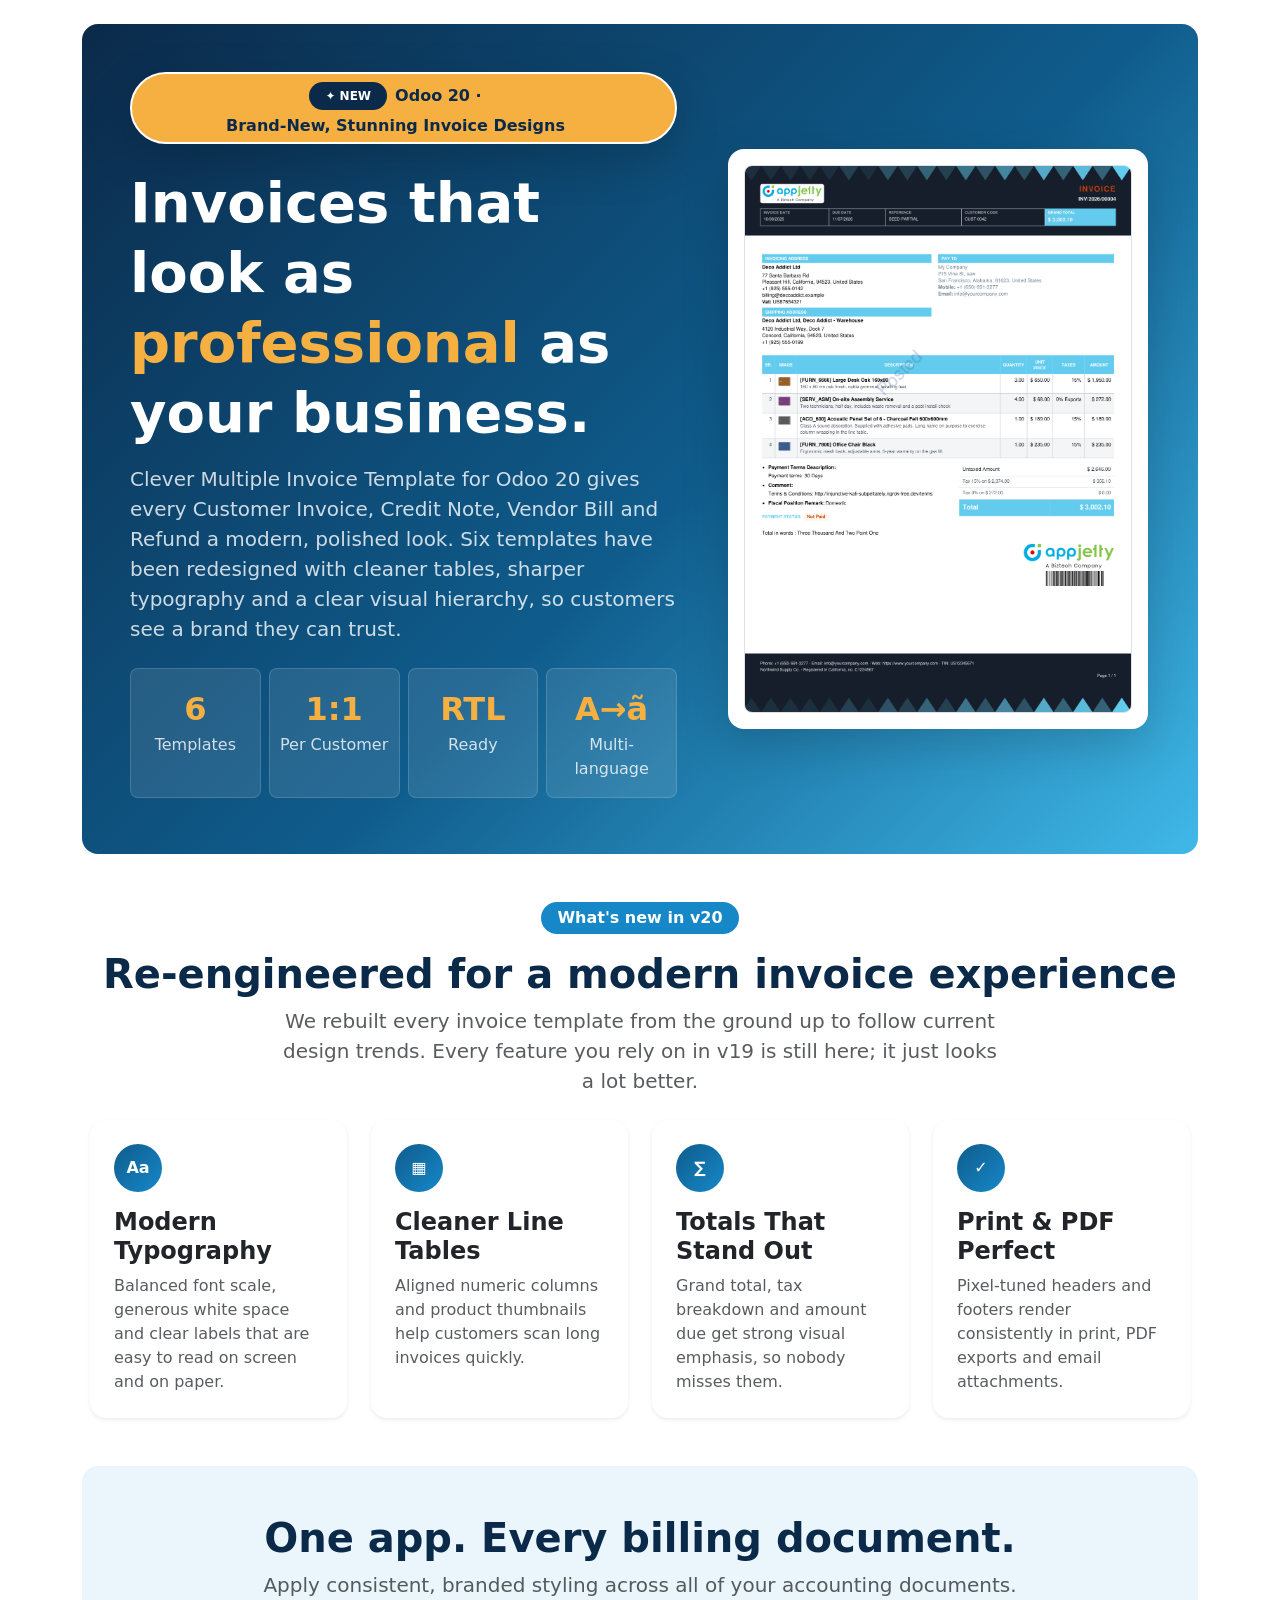
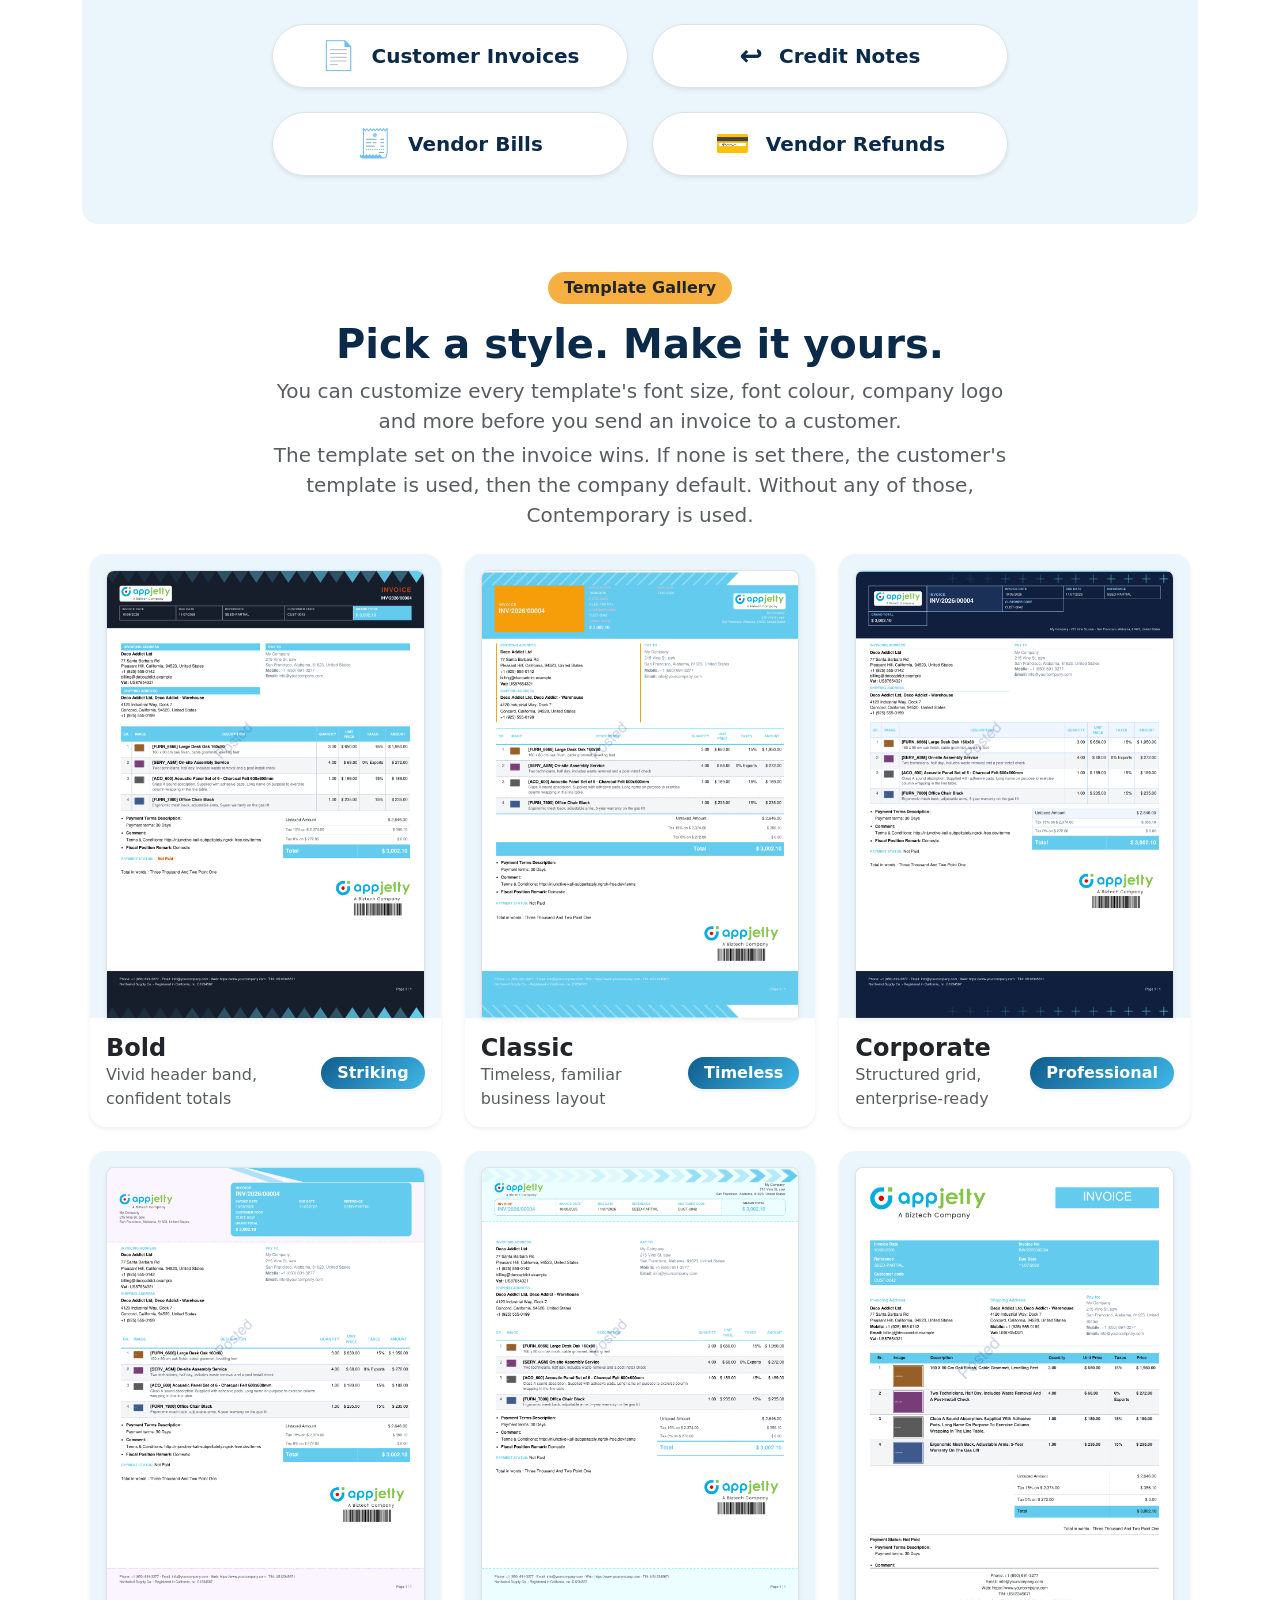
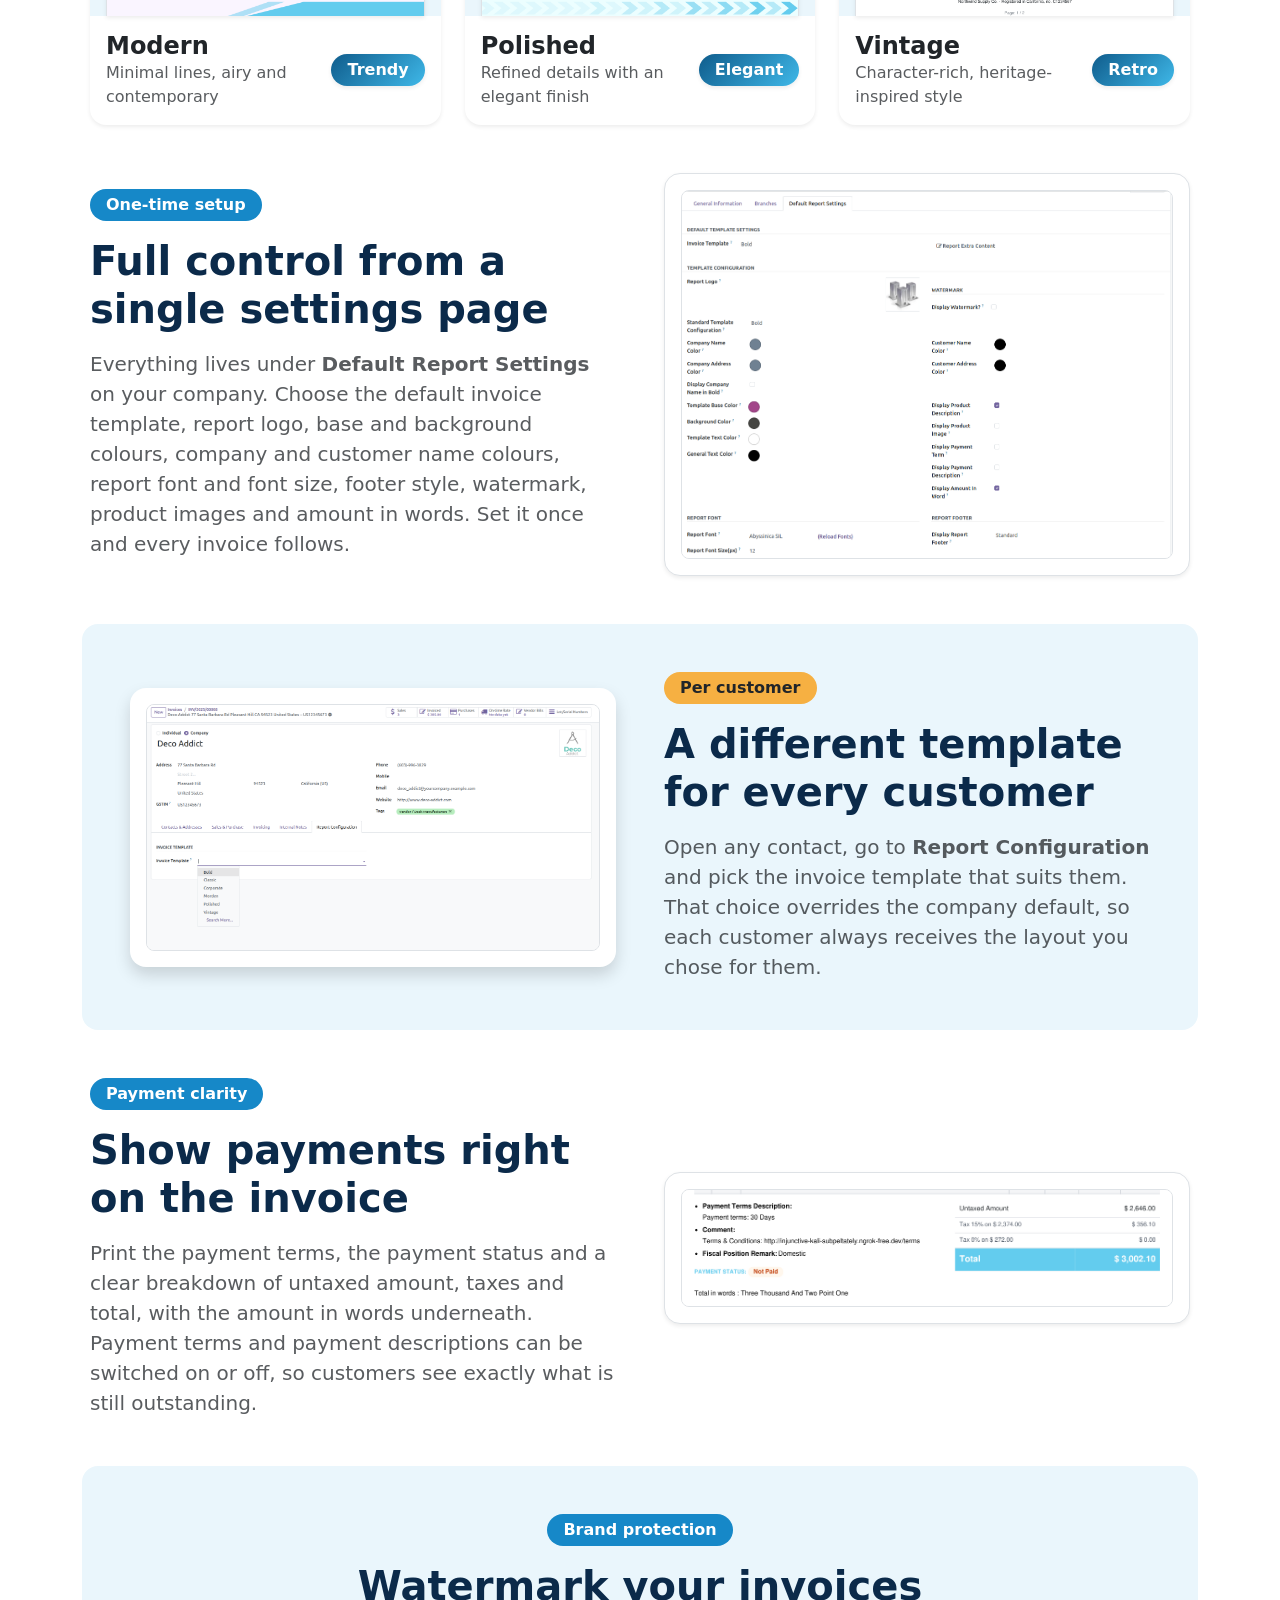
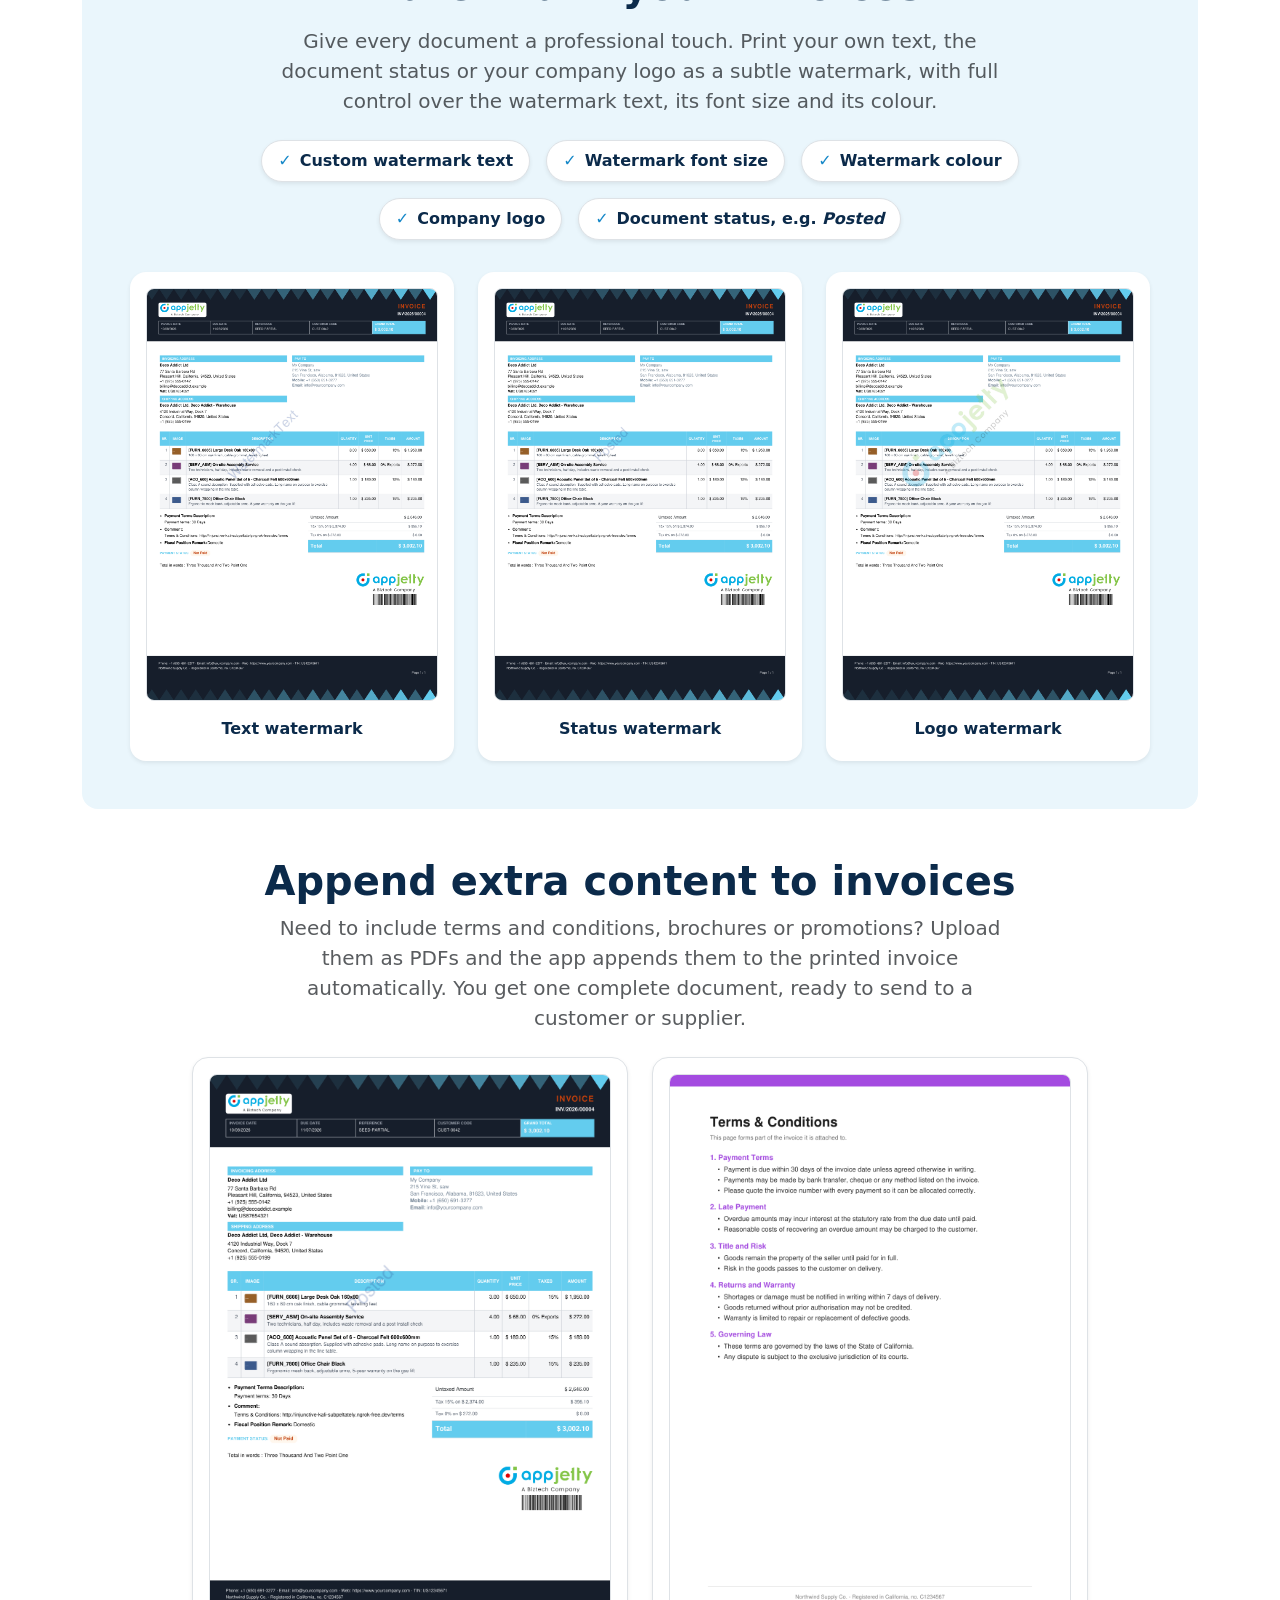
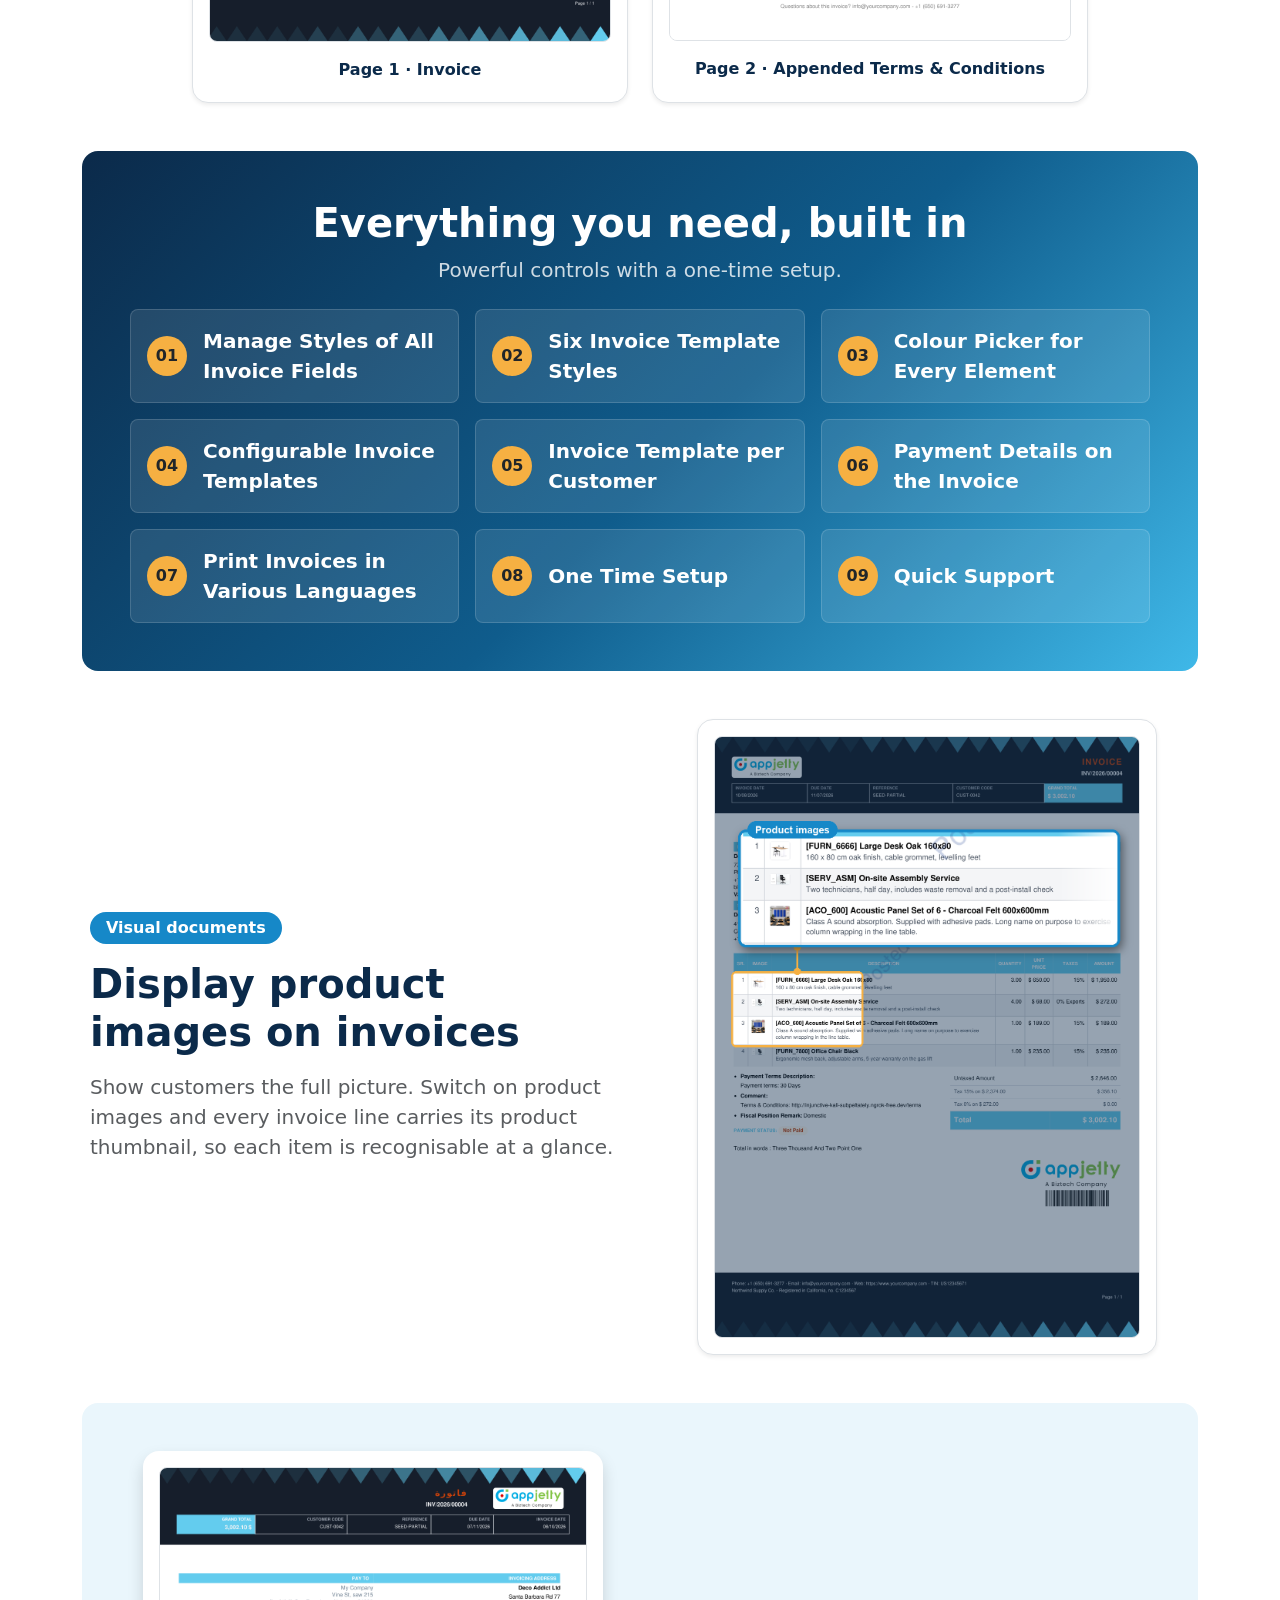
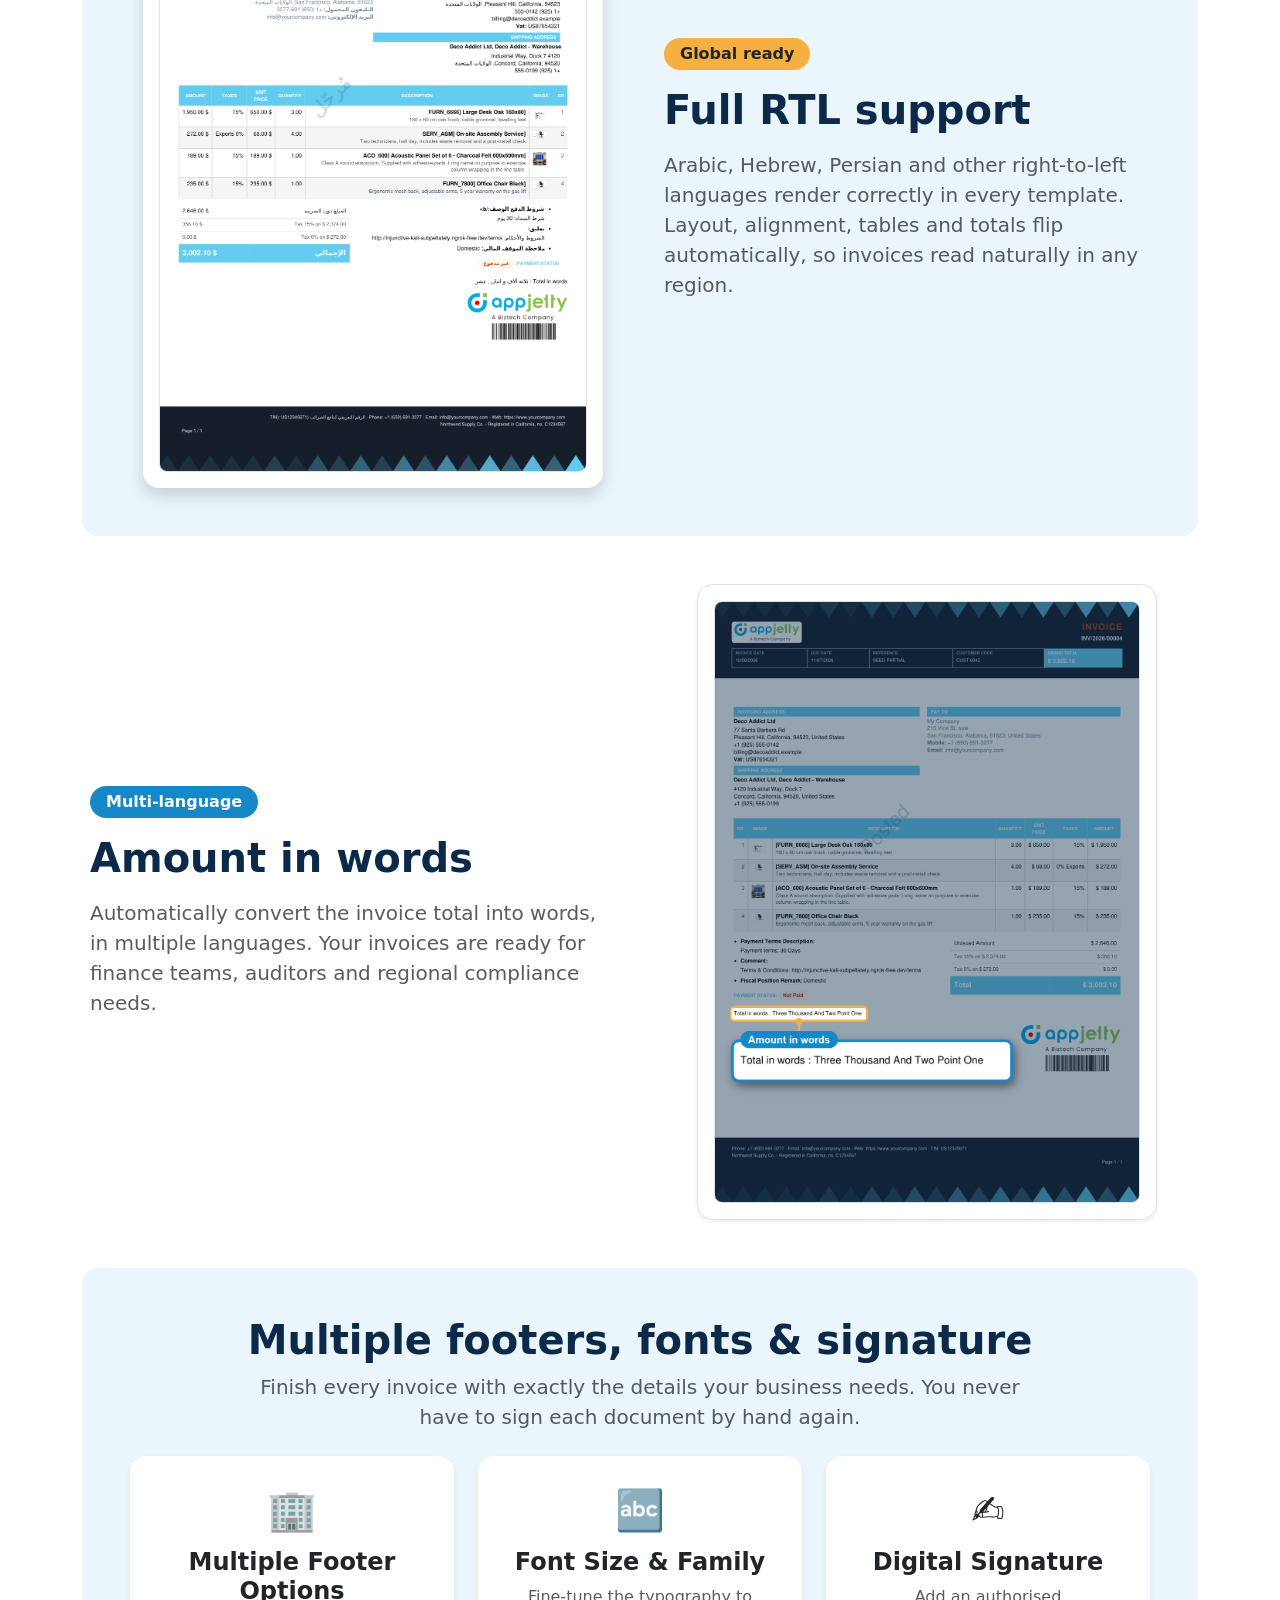
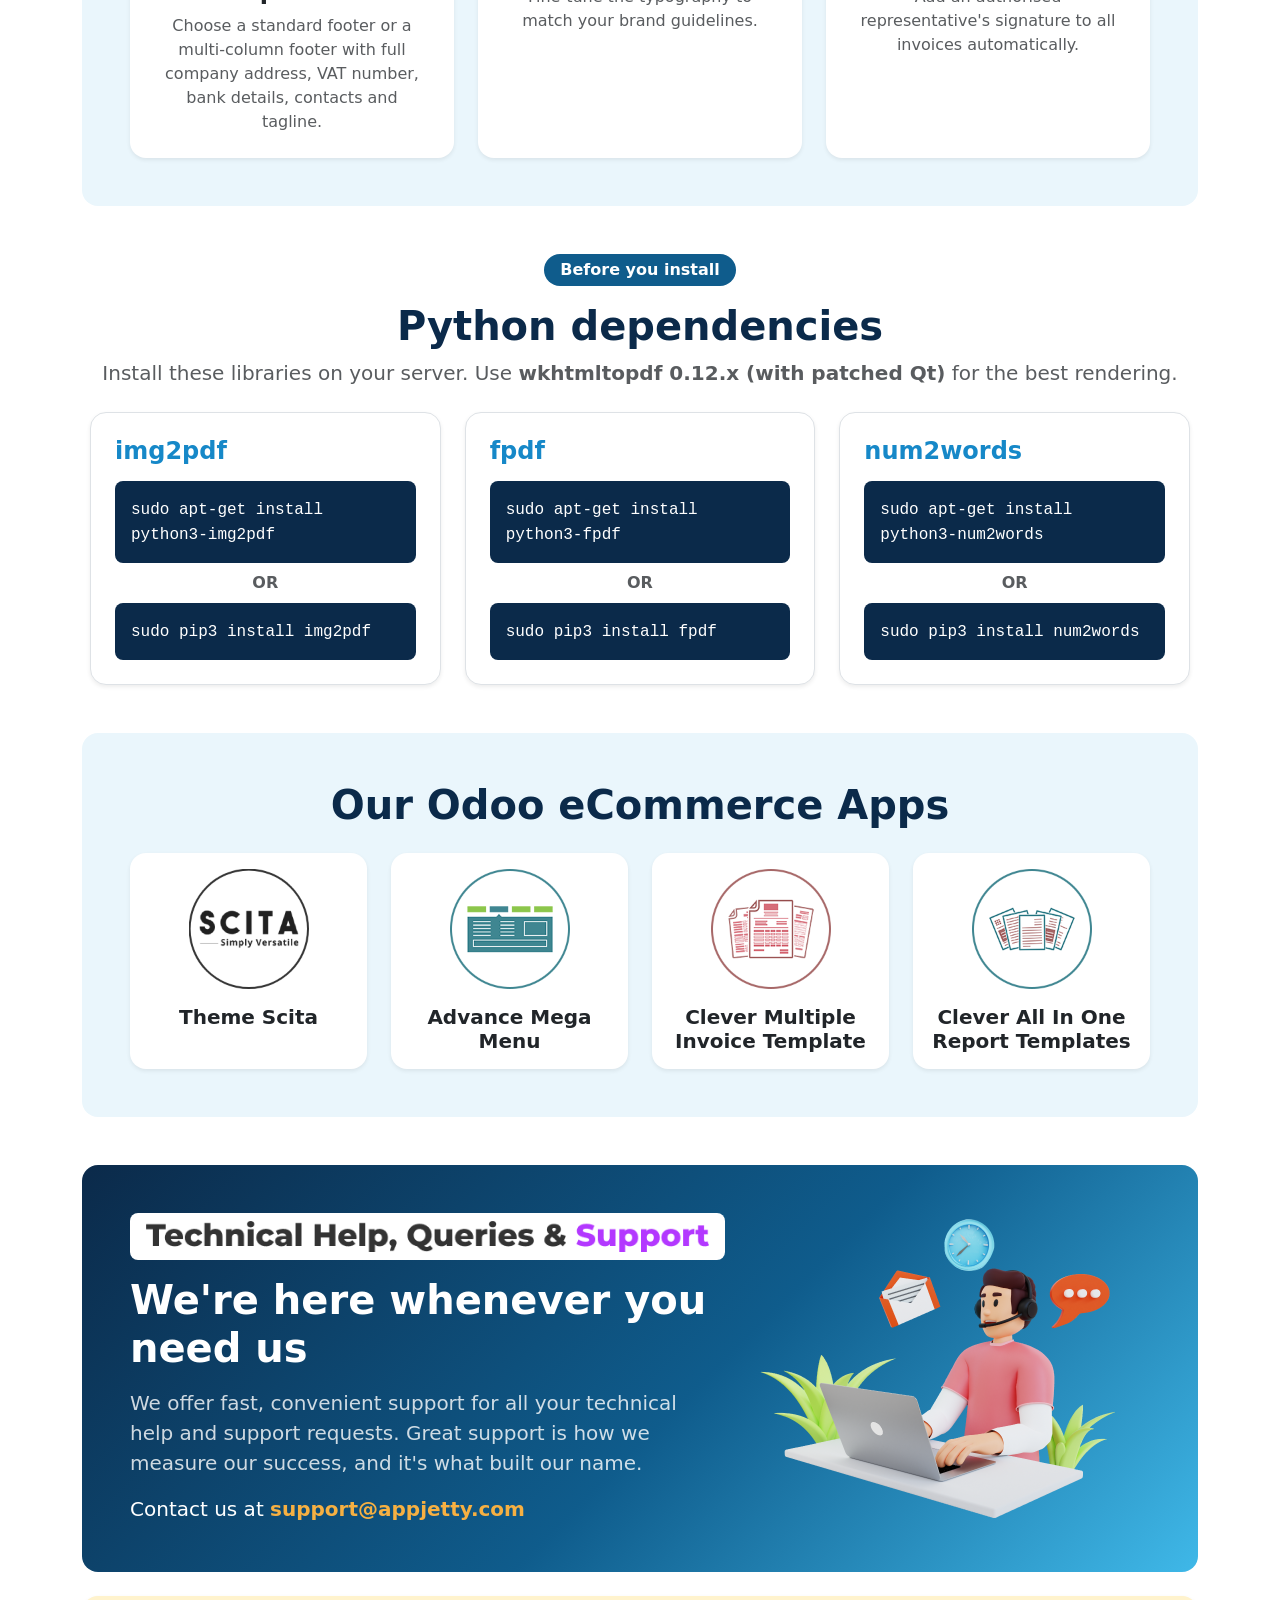
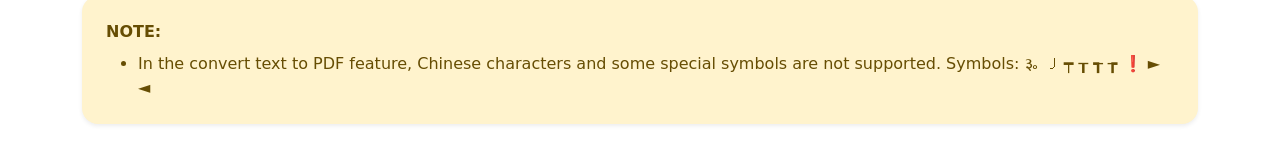
==== commit 22400f88: "[ADD]: Index file add" ====
--- a/biztech_report_template/static/description/index.html
+++ b/biztech_report_template/static/description/index.html
@@ -5,336 +5,590 @@
   <meta name="viewport" content="width=device-width, initial-scale=1.0">
   <link href="https://cdn.jsdelivr.net/npm/bootstrap@5.0.2/dist/css/bootstrap.min.css" rel="stylesheet" integrity="sha384-EVSTQN3/azprG1Anm3QDgpJLIm9Nao0Yz1ztcQTwFspd3yD65VohhpuuCOmLASjC" crossorigin="anonymous">
   <script src="https://cdn.jsdelivr.net/npm/bootstrap@5.0.2/dist/js/bootstrap.bundle.min.js" integrity="sha384-MrcW6ZMFYlzcLA8Nl+NtUVF0sA7MsXsP1UyJoMp4YLEuNSfAP+JcXn/tWtIaxVXM" crossorigin="anonymous"></script>
-  <title>Scita 19 trial</title>
+  <title>Clever Multiple Invoice Template</title>
 </head>
 <body>
-   <div class="container">
-      <section class="oe_container">
-         <div class="oe_spaced my-4" style="border-radius: 13px;padding: 20px 40px 10px;background-color: rgb(63 134 145 / 8%);">
-               <div class="span12">
-                  <h2 class="oe_slogan" style="color: #3f8590;font-family: sans-serif;font-weight: 600;margin: 0; text-align: center; font-size: 30px;">Get Diverse Invoice Templates In One Go!</h2>
-                  <p class=" oe_slogan text-muted" style="font-family: sans-serif;margin: 20px 0 25px;color: #3f8590 !important; text-align: center;">AppJetty is introducing an exclusive app to manage Order Invoices and to make them more impressive. Clever Multiple Invoice Templates app will assist you to maintain your invoices in a superior way. Admin can set layout of the invoice in multiple ways. There are inbuilt 6 types of invoices for the references. Admin can manipulate it the way required. Admin can view Payment History in the invoice to keep a check of order details. Admin can manipulate multiple fields of the invoices with Clever Multiple Invoice Templates. Admin can choose different colors with Color Picker. With Clever Multiple Invoice Templates you can print duplicate bills with the prior Duplicate Header. Admin can also set different templates for different customers.</p>
-               </div>
-         </div>
-      </section>
-      <section class="section my-4" style="border-radius: 13px;padding: 20px 40px 20px;background-color: rgb(63 134 145 / 8%);">
-         <div class="oe_container">
-            <h2 style="margin-bottom: 20px; font-size: 30px; color: #3f8590; text-align: center;">Core Features</h2>
-            <div class="row justify-content-center" style="margin-top: 30px;">
-               <ul style="list-style-position: inside;" class="col-4">
-                  <li><strong>Easy One Time Setup</strong>
-                        <ul>
-                           <li>The Clever Multiple Invoice Templates app will easily be configured in your Odoo store.</li>
-                        </ul>
-                  </li>
-                  <li><strong>Full admin Control over Multiple Invoice Fields</strong></li>
-               </ul>
-               <div style="text-align: center; padding: 0 8px 16px;" class="col-8">
-                  <div style="padding: 15px; background-color: #ffffff; border-radius: 8px; height: 100%;">
-                     <img style="display:inline-block; max-width:100%; border: 1px solid #ddd; border-radius: 8px;" class="img-fluid  oe_screenshot p-0 " src="main-view.png" alt="">
-                  </div>
-               </div>
-            </div>
-            <div class="row justify-content-center" style="margin-top: 20px;">
-               <div style="text-align: center; padding: 0 8px 16px;" class="col-8">
-                  <div style="padding: 15px; background-color: #ffffff; border-radius: 8px; height: 100%;">
-                     <img style="display:inline-block; max-width:100%; border: 1px solid #ddd; border-radius: 8px;" class="img-fluid  oe_screenshot p-0 " src="partner_template.png" alt="">
-                  </div>
-               </div>
-               <ul style="padding-left: 30px;" class="col-4">
-                  <li><strong>Multiple Invoice Templates to Choose From</strong>
-                     <ul>
-                        <li>Admin can choose from 6 eye-catching Invoice templates and can manipulate it as per the requirements.</li>
-                        <li>For the Templates, First priority for invoice template set on invoice, if not then set on decided for customer and after then set on decided for company. If everything is not set Contemporary Template will be used.</li>
-                     </ul>
-                  </li>
-                  <li><strong>Different Invoice Template for Different Customers</strong>
-                     <ul>
-                        <li>Admin can set Different Invoice Template for different Customers with Multiple Invoice Templates.</li>
-                     </ul>
-                  </li>
-               </ul>
-            </div>
-            <div class="row justify-content-center" style="margin-top: 20px;">
-               <ul style="list-style-position: inside;" class="col-4">
-                  <li><strong>Stay Up to Date with Order Payments</strong>
-                     <ul>
-                        <li>With the Clever Multiple Invoice Templates admin has the facility to keep track of all the payments provided by customer for the products.</li>
-                     </ul>
-                  </li>
-               </ul>
-               <div style="text-align: center; padding: 0 8px 16px;" class="col-8">
-                  <div style="padding: 15px; background-color: #ffffff; border-radius: 8px; height: 100%;">
-                     <img style="display:inline-block; max-width:100%; border: 1px solid #ddd; border-radius: 8px;" class="img-fluid  oe_screenshot p-0 " src="Payment.png" alt="">
-                  </div>
-               </div>
-            </div>
-         </div>
-      </section>
-      <section class="section my-4" style="border-radius: 13px;padding: 20px 40px 20px;background-color: rgb(63 134 145 / 8%);">
-         <div class="oe_container">
-            <h2 style="margin-bottom: 20px; font-size: 30px; color: #3f8590; text-align: center;">The final Generated invoice with all the set properties would be as below</h2>
-            <p class="text-center" style="font-weight: 400; margin: 0 0 5px;">Customize templates further in terms of font size, font color, company logo, and many other features. Also, you can generate the preview of the final report to get the idea of how it looks before sending it to your customers.</p>
-            <p class="text-center" style="font-weight: 400; margin: 0 0 5px;">You can set default templates on the individual level based on the customers or types of reports as well as on the global level. And if you have set a default template on the individual level, then that template style will be given priority.</p>
-            <div class="row" style="margin-top: 30px;">
-               <div class="col-lg-4 col-md-6" style="text-align: center; padding: 0 8px 16px;">
-                  <div style="padding: 15px; background-color: #ffffff; border-radius: 8px; height: 100%;">
-                     <img style="display:inline-block; max-width:100%; border: 1px solid #ddd; border-radius: 8px;" class="img-fluid  oe_screenshot p-0 " src="bold.png" alt="">
-                     <span class="image-desc" style="display: block; font-size: 18px; margin-top: 20px; font-weight: 600; background-color: #3f8590; padding: 5px 10px; color: #ffffff; border-radius: 8px;">Bold Template</span>
-                  </div>
-               </div>
-               <div class="col-lg-4 col-md-6" style="text-align: center; padding: 0 8px 16px;">
-                  <div style="padding: 15px; background-color: #ffffff; border-radius: 8px; height: 100%;">
-                     <img style="display:inline-block; max-width: 100%;border: 1px solid #ddd; border-radius: 8px; " class="img-fluid  oe_screenshot p-0 " src="classic.png" alt="">
-                     <span class="image-desc" style="display: block; font-size: 18px; margin-top: 20px; font-weight: 600; background-color: #3f8590; padding: 5px 10px; color: #ffffff; border-radius: 8px;">Classic Template</span>
-                  </div>
-               </div>
-               <div class="col-lg-4 col-md-6" style="text-align: center; padding: 0 8px 16px;">
-                  <div style="padding: 15px; background-color: #ffffff; border-radius: 8px; height: 100%;">
-                     <img style="display:inline-block; max-width: 100%;border: 1px solid #ddd; border-radius: 8px;" class="img-fluid  oe_screenshot p-0 " src="corporate.png" alt="">
-                     <span class="image-desc" style="display: block; font-size: 18px; margin-top: 20px; font-weight: 600; background-color: #3f8590; padding: 5px 10px; color: #ffffff; border-radius: 8px;">Corporate Template</span>
-                  </div>
-               </div>
-               <div class="col-lg-4 col-md-6" style="text-align: center; padding: 0 8px 16px;">
-                  <div style="padding: 15px; background-color: #ffffff; border-radius: 8px; height: 100%;">
-                     <img style="display:inline-block; max-width: 100%;border: 1px solid #ddd; border-radius: 8px; " class="img-fluid  oe_screenshot p-0 " src="modern.png" alt="">
-                     <span class="image-desc" style="display: block; font-size: 18px; margin-top: 20px; font-weight: 600; background-color: #3f8590; padding: 5px 10px; color: #ffffff; border-radius: 8px;">Morden Template</span>
-                  </div>
-               </div>
-               <div class="col-lg-4 col-md-6" style="text-align: center; padding: 0 8px 16px;">
-                  <div style="padding: 15px; background-color: #ffffff; border-radius: 8px; height: 100%;">
-                     <img style="display:inline-block; max-width: 100%;border: 1px solid #ddd; border-radius: 8px; " class="img-fluid  oe_screenshot p-0 " src="polished.png" alt="">
-                     <span class="image-desc" style="display: block; font-size: 18px; margin-top: 20px; font-weight: 600; background-color: #3f8590; padding: 5px 10px; color: #ffffff; border-radius: 8px;">Polished Template</span>
-                  </div>
-               </div>
-               <div class="col-lg-4 col-md-6" style="text-align: center; padding: 0 8px 16px;">
-                  <div style="padding: 15px; background-color: #ffffff; border-radius: 8px; height: 100%;">
-                     <img style="display:inline-block; max-width: 100%;border: 1px solid #ddd; border-radius: 8px; " class="img-fluid  oe_screenshot p-0 " src="vintage.png" alt="">
-                     <span class="image-desc" style="display: block; font-size: 18px; margin-top: 20px; font-weight: 600; background-color: #3f8590; padding: 5px 10px; color: #ffffff; border-radius: 8px;"> Vintage Template</span>
-                  </div>
-               </div>
-            </div>
-         </div>
-      </section>
-      <section class="section my-4" style="border-radius: 13px;padding: 20px 40px 20px;background-color: rgb(63 134 145 / 8%);">
-         <div class="oe_container">
-            <h2 style="margin-bottom: 20px; font-size: 30px; color: #3f8590; text-align: center;">Watermark Your Reports</h2>
-            <p class="text-center" style="font-weight: 400; margin: 0 0 5px;">Give a professional touch by adding a watermark to your reports. Print anything like a simple expression, timestamp, your company logo, details, user details as a watermark on your report with our all-in-one report app.</p>
-            <div class="row" style="margin-top: 30px;">
-               <div class="col-lg-4 col-md-6" style="text-align: center; padding: 0 8px 16px;">
-                  <div style="padding: 15px; background-color: #ffffff; border-radius: 8px; height: 100%;">
-                     <img style="display:inline-block; max-width:100%; border: 1px solid #ddd; border-radius: 8px;" class="img-fluid  oe_screenshot p-0 " src="water-mark-1.png" alt="">
-                  </div>
-               </div>
-               <div class="col-lg-4 col-md-6" style="text-align: center; padding: 0 8px 16px;">
-                  <div style="padding: 15px; background-color: #ffffff; border-radius: 8px; height: 100%;">
-                     <img style="display:inline-block; max-width: 100%;border: 1px solid #ddd; border-radius: 8px; " class="img-fluid  oe_screenshot p-0 " src="water-mark-2.png" alt="">
-                  </div>
-               </div>
-               <div class="col-lg-4 col-md-6" style="text-align: center; padding: 0 8px 16px;">
-                  <div style="padding: 15px; background-color: #ffffff; border-radius: 8px; height: 100%;">
-                     <img style="display:inline-block; max-width: 100%;border: 1px solid #ddd; border-radius: 8px;" class="img-fluid  oe_screenshot p-0 " src="water-mark-3.png" alt="">
-                  </div>
-               </div>
-            </div>
-         </div>
-      </section>
-      <section class="section my-4" style="border-radius: 13px;padding: 20px 40px 20px;background-color: rgb(63 134 145 / 8%);">
-         <div class="oe_container">
-            <h2 style="margin-bottom: 20px; font-size: 30px; color: #3f8590; text-align: center;">Append Your Extra Content to Reports</h2>
-            <p class="text-center" style="font-weight: 400; margin: 0 0 5px;">Have any extra content like terms and conditions, brochures, advertisements, etc. to add to your reports? Simply upload these details in PDF format and the app will append it to your printed report.Add limitless content as PDF documents to your reports to form a one-page document ready to send to your final customer or supplier.</p>
-            <div class="row justify-content-center" style="margin-top: 30px;">
-               <div class="col-lg-4 col-md-6" style="text-align: center; padding: 0 8px 16px;">
-                  <div style="padding: 15px; background-color: #ffffff; border-radius: 8px; height: 100%;">
-                     <img style="display:inline-block; max-width:100%; border: 1px solid #ddd; border-radius: 8px;" class="img-fluid  oe_screenshot p-0 " src="report-with-img.png" alt="">
-                  </div>
-               </div>
-               <div class="col-lg-4 col-md-6" style="text-align: center; padding: 0 8px 16px;">
-                  <div style="padding: 15px; background-color: #ffffff; border-radius: 8px; height: 100%;">
-                     <img style="display:inline-block; max-width: 100%;border: 1px solid #ddd; border-radius: 8px; " class="img-fluid  oe_screenshot p-0 " src="extra_content_2.png" alt="">
-                  </div>
-               </div>
-            </div>
-         </div>
-      </section>
-      <section class="oe_spaced my-4" style="margin-left:0;margin-right:0;border-radius: 13px;padding: 10px 40px;background-color: rgb(63 134 145 / 8%);">
-         <div class="span12">
-            <h3 class="mb16" style="color: #3f8590;font-family: math;letter-spacing: -0.7px;font-weight: bold;margin: 20px 0; text-align: center; font-family: sans-serif; font-size: 30px;">Building Blocks</h3>
-            <div class="d-flex flex-wrap justify-content-between" style="margin-bottom: 30px;">
-               <div style="margin: 10px 0; line-height: 37px; flex: 0 0 33.33%; max-width: 33.33%; width: 100%; padding: 0 7px;">
-                  <div style="font-size:15px;line-height:26px;padding: 10px 20px;border-radius: 10px; border: 1px solid #3f8691; color: #3f8691; text-align: center;">
-                     <p style="font-size: 18px; font-weight: bold; margin-bottom: 1px;">Manage Styles of All Report Fields</p>
-                     <span>Admin can choose template configurations for numerous report fields ranging from water mark to company name & color</span>
-                  </div>
-               </div>
-               <div style="margin: 10px 0; line-height: 37px; flex: 0 0 33.33%; max-width: 33.33%; width: 100%; padding: 0 7px;">
-                  <div style="font-size:15px;line-height:26px;padding: 10px 20px;border-radius: 10px; border: 1px solid #3f8691; color: #3f8691; text-align: center;">
-                     <p style="font-size: 18px; font-weight: bold; margin-bottom: 1px;">Numerous Report Templates Styles</p>
-                     <span>Admin will be able to choose printing styles of various report form from 8 different types of attractive template styles</span>
-                  </div>
-               </div>
-               <div style="margin: 10px 0; line-height: 37px; flex: 0 0 33.33%; max-width: 33.33%; width: 100%; padding: 0 7px;">
-                  <div style="font-size:15px;line-height:26px;padding: 10px 20px;border-radius: 10px; border: 1px solid #3f8691; color: #3f8691; text-align: center;">
-                     <p style="font-size: 18px; font-weight: bold; margin-bottom: 1px;">Manage Various Report Types</p>
-                     <span>Admin will be able to choose and print various reports of odoo system from Invoices to Picking / Delivery list</span>
-                  </div>
-               </div>
-               <div style="margin: 10px 0; line-height: 37px; flex: 0 0 33.33%; max-width: 33.33%; width: 100%; padding: 0 7px;">
-                  <div style="font-size:15px;line-height:26px;padding: 10px 20px;border-radius: 10px; border: 1px solid #3f8691; color: #3f8691; text-align: center;">
-                     <p style="font-size: 18px; font-weight: bold; margin-bottom: 1px;">Configurable Report Templates</p>
-                     <span>Admin will be able to configure each and every of the eight report templates which are provided with Clever All in One Report Templates</span>
-                  </div>
-               </div>
-               <div style="margin: 10px 0; line-height: 37px; flex: 0 0 33.33%; max-width: 33.33%; width: 100%; padding: 0 7px;">
-                  <div style="font-size:15px;line-height:26px;padding: 10px 20px;border-radius: 10px; border: 1px solid #3f8691; color: #3f8691; text-align: center;">
-                     <p style="font-size: 18px; font-weight: bold; margin-bottom: 1px;">Configurable Report Styles for Each Customers</p>
-                     <span>Admin will be able to set default template style for every store customer</span>
-                  </div>
-               </div>
-               <div style="margin: 10px 0; line-height: 37px; flex: 0 0 33.33%; max-width: 33.33%; width: 100%; padding: 0 7px;">
-                  <div style="font-size:15px;line-height:26px;padding: 10px 20px;border-radius: 10px; border: 1px solid #3f8691; color: #3f8691; text-align: center;">
-                     <p style="font-size: 18px; font-weight: bold; margin-bottom: 1px;">Default Template for Every Report</p>
-                     <span>Admin can opt for default template setting for every report and print reports in that style</span>
-                  </div>
-               </div>
-               <div style="margin: 10px 0; line-height: 37px; flex: 0 0 33.33%; max-width: 33.33%; width: 100%; padding: 0 7px;">
-                  <div style="font-size:15px;line-height:26px;padding: 10px 20px;border-radius: 10px; border: 1px solid #3f8691; color: #3f8691; text-align: center;">
-                     <p style="font-size: 18px; font-weight: bold; margin-bottom: 1px;">Print Reports in Various Languages</p>
-                     <span>Print reports in various languages like French (Francis), German (Deutsch), Arabic, Dutch / Nederlands and many more...</span>
-                  </div>
-               </div>
-               <div style="margin: 10px 0; line-height: 37px; flex: 0 0 33.33%; max-width: 33.33%; width: 100%; padding: 0 7px;">
-                  <div style="font-size:15px;line-height:26px;padding: 10px 20px;border-radius: 10px; border: 1px solid #3f8691; color: #3f8691; text-align: center;">
-                     <p style="font-size: 18px; font-weight: bold; margin-bottom: 1px;">One Time Setup</p>
-                     <span>Just set up this odoo report customization app once in your odoo back end and you are ready to go</span>
-                  </div>
-               </div>
-               <div style="margin: 10px 0; line-height: 37px; flex: 0 0 33.33%; max-width: 33.33%; width: 100%; padding: 0 7px;">
-                  <div style="font-size:15px;line-height:26px;padding: 10px 20px;border-radius: 10px; border: 1px solid #3f8691; color: #3f8691; text-align: center;">
-                     <p style="font-size: 18px; font-weight: bold; margin-bottom: 1px;">Quick Support</p>
-                     <span>Get quick and reliable support for any issues you face directly from our app.</span>
-                  </div>
-               </div>
-            </div>
-         </div>
-      </section>
-      <section class="section my-4" style="border-radius: 13px;padding: 20px 40px 20px;background-color: rgb(63 134 145 / 8%);">
-         <div class="oe_container">
-            <div class="row">
-               <div class="col-7">
-                  <h2 style="margin-bottom: 20px; font-size: 30px; color: #3f8590;">Display Product Images on Reports</h2>
-                  <p style="font-weight: 400; margin: 0 0 5px;">Add all the required information in reports to give a full picture to your customers and vendors using our all-in-one report app. Display product images on documents including Invoices, Sales Orders, Quotations, Delivery Note, Packing Slips and more.</p>
-               </div>
-               <div class="col-5" style="text-align: center; padding: 0 8px 16px;">
-                  <div style="padding: 15px; background-color: #ffffff; border-radius: 8px; height: 100%;">
-                     <img style="display:inline-block; max-width:100%; border: 1px solid #ddd; border-radius: 8px;" class="img-fluid  oe_screenshot p-0 " src="product-image.png" alt="">
-                  </div>
-               </div>
-            </div>
-         </div>
-      </section>
-      <section class="section my-4" style="border-radius: 13px;padding: 20px 40px 20px;background-color: rgb(63 134 145 / 8%);">
-         <div class="oe_container">
-            <div class="row">
-               <div class="col-7">
-                  <h2 style="margin-bottom: 20px; font-size: 30px; color: #3f8590;">RTL Support</h2>
-               </div>
-               <div class="col-5" style="text-align: center; padding: 0 8px 16px;">
-                  <div style="padding: 15px; background-color: #ffffff; border-radius: 8px; height: 100%;">
-                     <img style="display:inline-block; max-width:100%; border: 1px solid #ddd; border-radius: 8px;" class="img-fluid  oe_screenshot p-0 " src="RTL_Supprt.png" alt="">
-                  </div>
-               </div>
-            </div>
-         </div>
-      </section>
-      <section class="section my-4" style="border-radius: 13px;padding: 20px 40px 20px;background-color: rgb(63 134 145 / 8%);">
-         <div class="oe_container">
-            <div class="row">
-               <div class="col-7">
-                  <h2 style="margin-bottom: 20px; font-size: 30px; color: #3f8590;">Amount in Words</h2>
-                  <p style="font-weight: 400; margin: 0 0 5px;">Display amount in words on all documents with the automatic 'amount to words' conversion feature. Choose from multiple languages including:</p>
-               </div>
-               <div class="col-5" style="text-align: center; padding: 0 8px 16px;">
-                  <div style="padding: 15px; background-color: #ffffff; border-radius: 8px; height: 100%;">
-                     <img style="display:inline-block; max-width:100%; border: 1px solid #ddd; border-radius: 8px;" class="img-fluid  oe_screenshot p-0 " src="amount-word.png" alt="">
-                  </div>
-               </div>
-            </div>
-         </div>
-      </section>
-      <section class="oe_spaced my-4" style="margin-left:0;margin-right:0;border-radius: 13px;padding: 20px 40px;background-color: rgb(63 134 145 / 8%);">
-         <div class="span12">
-            <h2 style="margin-bottom: 20px; font-size: 30px; color: #3f8590; text-align: center;">Multiple Footer Options, Font Size, Font Family and Signature</h2>
-            <p class="text-center" style="font-weight: 400;">Add more details like full company address, VAT number, bank details, contacts, company tagline and more at the end of the report using multiple footers. Use the 'Signature' feature to add a representative signature of your company on all your documents. Do away with the need for manually signing each and every document every time.</p>
-         </div>
-         <div class="span12">
-            <h3 class="mb16" style="color: #3f8590;font-family: math;letter-spacing: -0.7px;font-weight: bold;margin: 20px 0; text-align: center; font-family: sans-serif; font-size: 30px;">How to install external python library?</h3>
-            <div class="d-flex flex-wrap justify-content-center" style="margin-bottom: 30px;">
-               <div style="margin: 10px 0; line-height: 37px; flex: 0 0 33.33%; max-width: 33.33%; width: 100%; padding: 0 7px;">
-                  <div style="font-size:15px;line-height:26px;padding: 10px 20px;border-radius: 10px; border: 1px solid #3f8691; color: #3f8691; text-align: center;">
-                     <p style="font-size: 18px; font-weight: bold; margin-bottom: 1px;">img2pdf</p>
-                     <p style="margin: 0;">sudo apt-get install python3-img2pdf</p>
-                     <p style="margin: 0;">OR</p>
-                     <p style="margin: 0;">sudo pip3 install img2pdf</p>
-                  </div>
-               </div>
-               <div style="margin: 10px 0; line-height: 37px; flex: 0 0 33.33%; max-width: 33.33%; width: 100%; padding: 0 7px;">
-                  <div style="font-size:15px;line-height:26px;padding: 10px 20px;border-radius: 10px; border: 1px solid #3f8691; color: #3f8691; text-align: center;">
-                     <p style="font-size: 18px; font-weight: bold; margin-bottom: 1px;">fpdf</p>
-                     <p style="margin: 0;">sudo apt-get install python3-fpdf</p>
-                     <p style="margin: 0;">OR</p>
-                     <p style="margin: 0;">sudo pip3 install fpdf</p>
-                  </div>
-               </div>
-            </div>
-         </div>
-      </section>
-      <section class="e-odoo-apps text-center my-4" style="border-radius: 13px;padding: 20px 40px 30px;background-color: rgb(63 134 145 / 8%);">
-         <div class="oe_container">
-               <h3 style="font-size:32px; font-weight:700; color:#21272b; margin-bottom:40px; margin-top:0">Our Odoo eCommerce Apps</h3>
-               <div class="row">
-                  <div class="col-md-3">
-                     <a href="https://apps.odoo.com/apps/themes/19.0/theme_scita" target="_blank"><img src="scita_theme_icon.png" class="img-responsive img-fluid" style="margin:auto" alt="SEO suit app"></a>
-                     <h4 style="margin-top:20px; font-size:17px; color:#21272b; font-weight:700; margin-bottom:0">Theme Scita</h4>
-                  </div>
-                  <div class="col-md-3">
-                     <a href="https://apps.odoo.com/apps/modules/19.0/biztech_website_megamenu" target="_blank"><img src="mega-menu-app.png" class="img-responsive img-fluid" style="margin:auto" alt="Advance Mega Menu App"></a>
-                     <h4 style="margin-top:20px; font-size:17px; color:#21272b; font-weight:700; margin-bottom:0">Advance Mega Menu</h4>
-                  </div>
-                  <div class="col-md-3">
-                     <a href="https://apps.odoo.com/apps/modules/19.0/biztech_report_template" target="_blank"><img src="clever-in-mul-templet.png" class="img-responsive img-fluid" style="margin:auto" alt="Clever all in one report app"></a>
-                     <h4 style="margin-top:20px; font-size:17px; color:#21272b; font-weight:700; margin-bottom:0">Clever Multiple<br>Invoice Template</h4>
-                  </div>
-                  <div class="col-md-3">
-                     <a href="https://apps.odoo.com/apps/modules/19.0/general_template" target="_blank"><img src="clever-a-o-report.png" class="img-responsive img-fluid" style="margin:auto" alt="Clever all in one report app"></a>
-                     <h4 style="margin-top:20px; font-size:17px; color:#21272b; font-weight:700; margin-bottom:0">Clever All In One<br>Report Templates</h4>
-                  </div>
-               </div>
-         </div>
-      </section>
-      <div style="margin-top:30px; padding:110px 40px 20px; background-color: rgb(63 134 145 / 8%); border-radius:30px" class=" overflow-hidden">
-         <div class="position-relative">
-               <img src="images/support_2.png" class="img img-fluid position-absolute h-100" alt="Odoo Ready Partner">
-               <div class="position-relative" style="z-index: 1; padding: 30px 20px;">
-                  <div class="d-flex flex-wrap align-items-center justify-content-between mb-3">
-                     <div class="col-lg-7">
-                           <img src="images/text_img_5.png" class="img img-fluid mb-2" alt="Odoo Ready Partner">
-                           <p class="m-0" style="font-size:14px; color:#333; line-height:24px">We offer extremely convenient and quick support service to all your technical help &amp; support requests. <br>As our support service is the parameter defining the success of our business and earning us the brand name. Please feel free to contact us on <a href="mailto:support@appjetty.com" title="support@appjetty.com" class="fw-bold" style="color: #3f8691;">support@appjetty.com</a></p>
-                     </div>
-                     <img src="images/support_1.png" class="img img-fluid col-lg-5 d-none d-lg-block" alt="Odoo Ready Partner" style="margin-top: -119px;">
-                  </div>
-               </div>
-         </div>
-      </div>
-      <div style="padding:20px; margin:20px 0; margin-top:30px; border-radius:10px; text-align:left; font-weight:bold; font-size:16px; color:#842029; background-color:#f8d7da; border-color:#f5c2c7">
-         <p style="margin: 0 0 5px;">NOTE: </p>
-         <ul>
-            <li>In convert text to pdf feature - Chinese character and some special symbols are not worked. Symbols: ૱ ꠸ ┯ ┰ ┱ ┲ ❗ ► ◄</li>
-         </ul>
-      </div>
-   </div>
+    <div class="container py-4">
+
+<!-- ============ COPY FROM HERE INTO ODOO STORE (container-fluid) ============ -->
+<div class="container-fluid px-0">
+
+  <!-- ===================== HERO ===================== -->
+  <section class="rounded-4 overflow-hidden mb-5 text-white" style="background: linear-gradient(135deg, #0b2a4a 0%, #0f5c8c 55%, #3fb8e8 100%);">
+    <div class="row g-0 align-items-center p-4 p-md-5">
+      <div class="col-12 col-lg-7 text-center text-lg-start pe-lg-5">
+        <div class="d-flex flex-wrap gap-2 justify-content-center justify-content-lg-start mb-4">
+          <span class="badge rounded-pill d-inline-flex align-items-center flex-wrap justify-content-center gap-2 ps-2 pe-4 py-2 fs-6 fw-bold text-wrap shadow-lg border border-2 border-white" style="background-color: #f6b042; color: #0b2a4a;">
+            <span class="badge rounded-pill px-3 py-2 text-white" style="background-color: #0b2a4a;">✦ NEW</span>
+            <span class="text-nowrap">Odoo 20 ·</span>
+            <span class="text-nowrap">Brand-New, Stunning Invoice Designs</span>
+          </span>
+        </div>
+        <h1 class="display-4 fw-bold lh-sm mb-3">Invoices that look as <span style="color: #f6b042;">professional</span> as your business.</h1>
+        <p class="lead mb-4" style="color: rgba(255,255,255,0.8);">Clever Multiple Invoice Template for Odoo 20 gives every Customer Invoice, Credit Note, Vendor Bill and Refund a modern, polished look. Six templates have been redesigned with cleaner tables, sharper typography and a clear visual hierarchy, so customers see a brand they can trust.</p>
+        <div class="row row-cols-2 row-cols-md-4 g-2 mb-2">
+          <div class="col">
+            <div class="rounded-3 py-3 px-2 text-center h-100" style="background-color: rgba(255,255,255,0.1); border: 1px solid rgba(255,255,255,0.15);">
+              <div class="fs-2 fw-bold" style="color: #f6b042;">6</div>
+              <span class="fs-6" style="color: rgba(255,255,255,0.8);">Templates</span>
+            </div>
+          </div>
+          <div class="col">
+            <div class="rounded-3 py-3 px-2 text-center h-100" style="background-color: rgba(255,255,255,0.1); border: 1px solid rgba(255,255,255,0.15);">
+              <div class="fs-2 fw-bold" style="color: #f6b042;">1:1</div>
+              <span class="fs-6" style="color: rgba(255,255,255,0.8);">Per Customer</span>
+            </div>
+          </div>
+          <div class="col">
+            <div class="rounded-3 py-3 px-2 text-center h-100" style="background-color: rgba(255,255,255,0.1); border: 1px solid rgba(255,255,255,0.15);">
+              <div class="fs-2 fw-bold" style="color: #f6b042;">RTL</div>
+              <span class="fs-6" style="color: rgba(255,255,255,0.8);">Ready</span>
+            </div>
+          </div>
+          <div class="col">
+            <div class="rounded-3 py-3 px-2 text-center h-100" style="background-color: rgba(255,255,255,0.1); border: 1px solid rgba(255,255,255,0.15);">
+              <div class="fs-2 fw-bold" style="color: #f6b042;">A→ã</div>
+              <span class="fs-6" style="color: rgba(255,255,255,0.8);">Multi-language</span>
+            </div>
+          </div>
+        </div>
+      </div>
+      <div class="col-12 col-lg-5 mt-5 mt-lg-0">
+        <div class="bg-white rounded-4 shadow-lg p-2 p-md-3 mx-auto" style="max-width: 420px;">
+          <img src="images/bold.png" class="img-fluid rounded-3 border" alt="Bold invoice template - Odoo 20" loading="lazy">
+        </div>
+      </div>
+    </div>
+  </section>
+
+  <!-- ===================== WHAT'S NEW ===================== -->
+  <section class="mb-5 px-2">
+    <div class="text-center mb-4">
+      <span class="badge rounded-pill px-3 py-2 mb-3 fs-6 text-white" style="background-color: #1688c8;">What's new in v20</span>
+      <h2 class="display-6 fw-bold mb-2" style="color: #0b2a4a;">Re-engineered for a modern invoice experience</h2>
+      <p class="text-body-secondary fs-5 mx-auto mb-0" style="max-width: 720px;">We rebuilt every invoice template from the ground up to follow current design trends. Every feature you rely on in v19 is still here; it just looks a lot better.</p>
+    </div>
+    <div class="row g-4">
+      <div class="col-12 col-md-6 col-lg-3">
+        <div class="card border-0 shadow-sm rounded-4 h-100">
+          <div class="card-body p-4">
+            <span class="d-inline-flex align-items-center justify-content-center rounded-circle text-white fw-bold mb-3" style="width: 48px; height: 48px; background: linear-gradient(135deg, #0f5c8c, #1688c8);">Aa</span>
+            <h4 class="fw-bold">Modern Typography</h4>
+            <p class="text-body-secondary fs-6 mb-0">Balanced font scale, generous white space and clear labels that are easy to read on screen and on paper.</p>
+          </div>
+        </div>
+      </div>
+      <div class="col-12 col-md-6 col-lg-3">
+        <div class="card border-0 shadow-sm rounded-4 h-100">
+          <div class="card-body p-4">
+            <span class="d-inline-flex align-items-center justify-content-center rounded-circle text-white fw-bold mb-3" style="width: 48px; height: 48px; background: linear-gradient(135deg, #0f5c8c, #1688c8);">▦</span>
+            <h4 class="fw-bold">Cleaner Line Tables</h4>
+            <p class="text-body-secondary fs-6 mb-0">Aligned numeric columns and product thumbnails help customers scan long invoices quickly.</p>
+          </div>
+        </div>
+      </div>
+      <div class="col-12 col-md-6 col-lg-3">
+        <div class="card border-0 shadow-sm rounded-4 h-100">
+          <div class="card-body p-4">
+            <span class="d-inline-flex align-items-center justify-content-center rounded-circle text-white fw-bold mb-3" style="width: 48px; height: 48px; background: linear-gradient(135deg, #0f5c8c, #1688c8);">∑</span>
+            <h4 class="fw-bold">Totals That Stand Out</h4>
+            <p class="text-body-secondary fs-6 mb-0">Grand total, tax breakdown and amount due get strong visual emphasis, so nobody misses them.</p>
+          </div>
+        </div>
+      </div>
+      <div class="col-12 col-md-6 col-lg-3">
+        <div class="card border-0 shadow-sm rounded-4 h-100">
+          <div class="card-body p-4">
+            <span class="d-inline-flex align-items-center justify-content-center rounded-circle text-white fw-bold mb-3" style="width: 48px; height: 48px; background: linear-gradient(135deg, #0f5c8c, #1688c8);">✓</span>
+            <h4 class="fw-bold">Print &amp; PDF Perfect</h4>
+            <p class="text-body-secondary fs-6 mb-0">Pixel-tuned headers and footers render consistently in print, PDF exports and email attachments.</p>
+          </div>
+        </div>
+      </div>
+    </div>
+  </section>
+
+  <!-- ===================== SUPPORTED DOCUMENTS ===================== -->
+  <section class="rounded-4 p-4 p-md-5 mb-5 text-center" style="background-color: #eaf6fc;">
+    <h3 class="display-6 fw-bold mb-2" style="color: #0b2a4a;">One app. Every billing document.</h3>
+    <p class="text-body-secondary fs-5 mb-4">Apply consistent, branded styling across all of your accounting documents.</p>
+    <div class="row row-cols-1 row-cols-md-2 g-3 g-md-4 mx-auto" style="max-width: 760px;">
+      <div class="col">
+        <div class="d-flex align-items-center justify-content-center gap-2 gap-md-3 h-100 rounded-pill bg-white border shadow-sm px-3 px-md-4 py-3 fs-5 fw-semibold text-nowrap" style="color: #0b2a4a;">
+          <span class="fs-3 lh-1">📄</span><span>Customer Invoices</span>
+        </div>
+      </div>
+      <div class="col">
+        <div class="d-flex align-items-center justify-content-center gap-2 gap-md-3 h-100 rounded-pill bg-white border shadow-sm px-3 px-md-4 py-3 fs-5 fw-semibold text-nowrap" style="color: #0b2a4a;">
+          <span class="fs-3 lh-1">↩</span><span>Credit Notes</span>
+        </div>
+      </div>
+      <div class="col">
+        <div class="d-flex align-items-center justify-content-center gap-2 gap-md-3 h-100 rounded-pill bg-white border shadow-sm px-3 px-md-4 py-3 fs-5 fw-semibold text-nowrap" style="color: #0b2a4a;">
+          <span class="fs-3 lh-1">🧾</span><span>Vendor Bills</span>
+        </div>
+      </div>
+      <div class="col">
+        <div class="d-flex align-items-center justify-content-center gap-2 gap-md-3 h-100 rounded-pill bg-white border shadow-sm px-3 px-md-4 py-3 fs-5 fw-semibold text-nowrap" style="color: #0b2a4a;">
+          <span class="fs-3 lh-1">💳</span><span>Vendor Refunds</span>
+        </div>
+      </div>
+    </div>
+  </section>
+
+  <!-- ===================== TEMPLATE GALLERY ===================== -->
+  <section class="mb-5 px-2">
+    <div class="text-center mb-4">
+      <span class="badge rounded-pill px-3 py-2 mb-3 fs-6 text-dark" style="background-color: #f6b042;">Template Gallery</span>
+      <h2 class="display-6 fw-bold mb-2" style="color: #0b2a4a;">Pick a style. Make it yours.</h2>
+      <p class="text-body-secondary fs-5 mx-auto mb-1" style="max-width: 760px;">You can customize every template's font size, font colour, company logo and more before you send an invoice to a customer.</p>
+      <p class="text-body-secondary fs-5 mx-auto mb-0" style="max-width: 760px;">The template set on the invoice wins. If none is set there, the customer's template is used, then the company default. Without any of those, Contemporary is used.</p>
+    </div>
+    <div class="row g-4">
+      <div class="col-12 col-md-6 col-lg-4">
+        <div class="card border-0 shadow-sm rounded-4 h-100 overflow-hidden">
+          <div class="p-3 pb-0" style="background-color: #eaf6fc;">
+            <div class="ratio rounded-top-3 border border-bottom-0 shadow-sm overflow-hidden bg-white" style="--bs-aspect-ratio: 141.4%;"><img src="images/bold.png" class="object-fit-cover" style="object-fit: cover; object-position: top;" alt="Bold Template" loading="lazy"></div>
+          </div>
+          <div class="card-body d-flex align-items-center justify-content-between">
+            <div>
+              <h4 class="fw-bold mb-0">Bold</h4>
+              <p class="text-body-secondary mb-0">Vivid header band, confident totals</p>
+            </div>
+            <span class="badge rounded-pill fs-6 fw-semibold text-white shadow-sm px-3 py-2" style="background: linear-gradient(135deg, #0f5c8c 0%, #3fb8e8 100%);">Striking</span>
+          </div>
+        </div>
+      </div>
+      <div class="col-12 col-md-6 col-lg-4">
+        <div class="card border-0 shadow-sm rounded-4 h-100 overflow-hidden">
+          <div class="p-3 pb-0" style="background-color: #eaf6fc;">
+            <div class="ratio rounded-top-3 border border-bottom-0 shadow-sm overflow-hidden bg-white" style="--bs-aspect-ratio: 141.4%;"><img src="images/classic.png" class="object-fit-cover" style="object-fit: cover; object-position: top;" alt="Classic Template" loading="lazy"></div>
+          </div>
+          <div class="card-body d-flex align-items-center justify-content-between">
+            <div>
+              <h4 class="fw-bold mb-0">Classic</h4>
+              <p class="text-body-secondary mb-0">Timeless, familiar business layout</p>
+            </div>
+            <span class="badge rounded-pill fs-6 fw-semibold text-white shadow-sm px-3 py-2" style="background: linear-gradient(135deg, #0f5c8c 0%, #3fb8e8 100%);">Timeless</span>
+          </div>
+        </div>
+      </div>
+      <div class="col-12 col-md-6 col-lg-4">
+        <div class="card border-0 shadow-sm rounded-4 h-100 overflow-hidden">
+          <div class="p-3 pb-0" style="background-color: #eaf6fc;">
+            <div class="ratio rounded-top-3 border border-bottom-0 shadow-sm overflow-hidden bg-white" style="--bs-aspect-ratio: 141.4%;"><img src="images/corporate.png" class="object-fit-cover" style="object-fit: cover; object-position: top;" alt="Corporate Template" loading="lazy"></div>
+          </div>
+          <div class="card-body d-flex align-items-center justify-content-between">
+            <div>
+              <h4 class="fw-bold mb-0">Corporate</h4>
+              <p class="text-body-secondary mb-0">Structured grid, enterprise-ready</p>
+            </div>
+            <span class="badge rounded-pill fs-6 fw-semibold text-white shadow-sm px-3 py-2" style="background: linear-gradient(135deg, #0f5c8c 0%, #3fb8e8 100%);">Professional</span>
+          </div>
+        </div>
+      </div>
+      <div class="col-12 col-md-6 col-lg-4">
+        <div class="card border-0 shadow-sm rounded-4 h-100 overflow-hidden">
+          <div class="p-3 pb-0" style="background-color: #eaf6fc;">
+            <div class="ratio rounded-top-3 border border-bottom-0 shadow-sm overflow-hidden bg-white" style="--bs-aspect-ratio: 141.4%;"><img src="images/modern.png" class="object-fit-cover" style="object-fit: cover; object-position: top;" alt="Modern Template" loading="lazy"></div>
+          </div>
+          <div class="card-body d-flex align-items-center justify-content-between">
+            <div>
+              <h4 class="fw-bold mb-0">Modern</h4>
+              <p class="text-body-secondary mb-0">Minimal lines, airy and contemporary</p>
+            </div>
+            <span class="badge rounded-pill fs-6 fw-semibold text-white shadow-sm px-3 py-2" style="background: linear-gradient(135deg, #0f5c8c 0%, #3fb8e8 100%);">Trendy</span>
+          </div>
+        </div>
+      </div>
+      <div class="col-12 col-md-6 col-lg-4">
+        <div class="card border-0 shadow-sm rounded-4 h-100 overflow-hidden">
+          <div class="p-3 pb-0" style="background-color: #eaf6fc;">
+            <div class="ratio rounded-top-3 border border-bottom-0 shadow-sm overflow-hidden bg-white" style="--bs-aspect-ratio: 141.4%;"><img src="images/polished.png" class="object-fit-cover" style="object-fit: cover; object-position: top;" alt="Polished Template" loading="lazy"></div>
+          </div>
+          <div class="card-body d-flex align-items-center justify-content-between">
+            <div>
+              <h4 class="fw-bold mb-0">Polished</h4>
+              <p class="text-body-secondary mb-0">Refined details with an elegant finish</p>
+            </div>
+            <span class="badge rounded-pill fs-6 fw-semibold text-white shadow-sm px-3 py-2" style="background: linear-gradient(135deg, #0f5c8c 0%, #3fb8e8 100%);">Elegant</span>
+          </div>
+        </div>
+      </div>
+      <div class="col-12 col-md-6 col-lg-4">
+        <div class="card border-0 shadow-sm rounded-4 h-100 overflow-hidden">
+          <div class="p-3 pb-0" style="background-color: #eaf6fc;">
+            <div class="ratio rounded-top-3 border border-bottom-0 shadow-sm overflow-hidden bg-white" style="--bs-aspect-ratio: 141.4%;"><img src="images/vintage.png" class="object-fit-cover" style="object-fit: cover; object-position: top;" alt="Vintage Template" loading="lazy"></div>
+          </div>
+          <div class="card-body d-flex align-items-center justify-content-between">
+            <div>
+              <h4 class="fw-bold mb-0">Vintage</h4>
+              <p class="text-body-secondary mb-0">Character-rich, heritage-inspired style</p>
+            </div>
+            <span class="badge rounded-pill fs-6 fw-semibold text-white shadow-sm px-3 py-2" style="background: linear-gradient(135deg, #0f5c8c 0%, #3fb8e8 100%);">Retro</span>
+          </div>
+        </div>
+      </div>
+    </div>
+  </section>
+
+  <!-- ===================== ONE TIME SETUP ===================== -->
+  <section class="mb-5 px-2">
+    <div class="row g-4 g-lg-5 align-items-center">
+      <div class="col-12 col-lg-6 text-center text-lg-start">
+        <span class="badge rounded-pill px-3 py-2 mb-3 fs-6 text-white" style="background-color: #1688c8;">One-time setup</span>
+        <h2 class="display-6 fw-bold mb-3" style="color: #0b2a4a;">Full control from a single settings page</h2>
+        <p class="text-body-secondary fs-5 mb-0">Everything lives under <strong>Default Report Settings</strong> on your company. Choose the default invoice template, report logo, base and background colours, company and customer name colours, report font and font size, footer style, watermark, product images and amount in words. Set it once and every invoice follows.</p>
+      </div>
+      <div class="col-12 col-lg-6">
+        <div class="bg-white rounded-4 shadow-sm border p-2 p-md-3 mx-auto" style="max-width: 560px;">
+          <img src="main-view.png" class="img-fluid rounded-3 border" alt="Default Report Settings on the company form" loading="lazy">
+        </div>
+      </div>
+    </div>
+  </section>
+
+  <!-- ===================== PER CUSTOMER TEMPLATE ===================== -->
+  <section class="rounded-4 p-4 p-md-5 mb-5" style="background-color: #eaf6fc;">
+    <div class="row g-4 g-lg-5 align-items-center">
+      <div class="col-12 col-lg-6 order-lg-2 text-center text-lg-start">
+        <span class="badge rounded-pill px-3 py-2 mb-3 fs-6 text-dark" style="background-color: #f6b042;">Per customer</span>
+        <h2 class="display-6 fw-bold mb-3" style="color: #0b2a4a;">A different template for every customer</h2>
+        <p class="text-body-secondary fs-5 mb-0">Open any contact, go to <strong>Report Configuration</strong> and pick the invoice template that suits them. That choice overrides the company default, so each customer always receives the layout you chose for them.</p>
+      </div>
+      <div class="col-12 col-lg-6 order-lg-1">
+        <div class="bg-white rounded-4 shadow p-2 p-md-3 mx-auto" style="max-width: 560px;">
+          <img src="partner_template.png" class="img-fluid rounded-3 border" alt="Invoice template selected on a customer" loading="lazy">
+        </div>
+      </div>
+    </div>
+  </section>
+
+  <!-- ===================== PAYMENT DETAILS ===================== -->
+  <section class="mb-5 px-2">
+    <div class="row g-4 g-lg-5 align-items-center">
+      <div class="col-12 col-lg-6 text-center text-lg-start">
+        <span class="badge rounded-pill px-3 py-2 mb-3 fs-6 text-white" style="background-color: #1688c8;">Payment clarity</span>
+        <h2 class="display-6 fw-bold mb-3" style="color: #0b2a4a;">Show payments right on the invoice</h2>
+        <p class="text-body-secondary fs-5 mb-0">Print the payment terms, the payment status and a clear breakdown of untaxed amount, taxes and total, with the amount in words underneath. Payment terms and payment descriptions can be switched on or off, so customers see exactly what is still outstanding.</p>
+      </div>
+      <div class="col-12 col-lg-6">
+        <div class="bg-white rounded-4 shadow-sm border p-2 p-md-3 mx-auto" style="max-width: 560px;">
+          <img src="images/payment-details.png" class="img-fluid rounded-3 border" alt="Payment details and totals on an invoice" loading="lazy">
+        </div>
+      </div>
+    </div>
+  </section>
+
+  <!-- ===================== WATERMARK ===================== -->
+  <section class="rounded-4 p-4 p-md-5 mb-5" style="background-color: #eaf6fc;">
+    <div class="row g-4 g-lg-5 align-items-center">
+      <div class="col-12 text-center">
+        <span class="badge rounded-pill px-3 py-2 mb-3 fs-6 text-white" style="background-color: #1688c8;">Brand protection</span>
+        <h2 class="display-6 fw-bold mb-3" style="color: #0b2a4a;">Watermark your invoices</h2>
+        <p class="text-body-secondary fs-5 mb-4 mx-auto" style="max-width: 760px;">Give every document a professional touch. Print your own text, the document status or your company logo as a subtle watermark, with full control over the watermark text, its font size and its colour.</p>
+        <div class="d-flex flex-wrap justify-content-center gap-2 gap-md-3 mx-auto" style="max-width: 900px;">
+          <span class="bg-white rounded-pill shadow-sm border px-3 py-2 fs-6 fw-semibold" style="color: #0b2a4a;"><span class="fw-bold me-2" style="color: #1688c8;">✓</span>Custom watermark text</span>
+          <span class="bg-white rounded-pill shadow-sm border px-3 py-2 fs-6 fw-semibold" style="color: #0b2a4a;"><span class="fw-bold me-2" style="color: #1688c8;">✓</span>Watermark font size</span>
+          <span class="bg-white rounded-pill shadow-sm border px-3 py-2 fs-6 fw-semibold" style="color: #0b2a4a;"><span class="fw-bold me-2" style="color: #1688c8;">✓</span>Watermark colour</span>
+          <span class="bg-white rounded-pill shadow-sm border px-3 py-2 fs-6 fw-semibold" style="color: #0b2a4a;"><span class="fw-bold me-2" style="color: #1688c8;">✓</span>Company logo</span>
+          <span class="bg-white rounded-pill shadow-sm border px-3 py-2 fs-6 fw-semibold" style="color: #0b2a4a;"><span class="fw-bold me-2" style="color: #1688c8;">✓</span>Document status, e.g. <em>Posted</em></span>
+        </div>
+      </div>
+    </div>
+    <div class="row g-4 mt-2 justify-content-center">
+      <div class="col-12 col-md-4">
+        <div class="bg-white rounded-4 shadow-sm p-2 p-md-3 h-100">
+          <img src="images/watermark-text.png" class="img-fluid rounded-3 border" alt="Text watermark on an invoice" loading="lazy">
+          <p class="fw-bold text-center mt-3 mb-1" style="color: #0b2a4a;">Text watermark</p>
+        </div>
+      </div>
+      <div class="col-12 col-md-4">
+        <div class="bg-white rounded-4 shadow-sm p-2 p-md-3 h-100">
+          <img src="images/watermark-status.png" class="img-fluid rounded-3 border" alt="Status watermark on an invoice" loading="lazy">
+          <p class="fw-bold text-center mt-3 mb-1" style="color: #0b2a4a;">Status watermark</p>
+        </div>
+      </div>
+      <div class="col-12 col-md-4">
+        <div class="bg-white rounded-4 shadow-sm p-2 p-md-3 h-100">
+          <img src="images/watermark-logo.png" class="img-fluid rounded-3 border" alt="Logo watermark on an invoice" loading="lazy">
+          <p class="fw-bold text-center mt-3 mb-1" style="color: #0b2a4a;">Logo watermark</p>
+        </div>
+      </div>
+    </div>
+  </section>
+
+  <!-- ===================== APPEND EXTRA CONTENT ===================== -->
+  <section class="mb-5 px-2">
+    <div class="text-center mb-4">
+      <h2 class="display-6 fw-bold mb-2" style="color: #0b2a4a;">Append extra content to invoices</h2>
+      <p class="text-body-secondary fs-5 mx-auto mb-0" style="max-width: 760px;">Need to include terms and conditions, brochures or promotions? Upload them as PDFs and the app appends them to the printed invoice automatically. You get one complete document, ready to send to a customer or supplier.</p>
+    </div>
+    <div class="row g-4 justify-content-center mx-auto" style="max-width: 920px;">
+      <div class="col-12 col-md-6">
+        <div class="bg-white rounded-4 shadow-sm border p-2 p-md-3 h-100">
+          <img src="images/extra-content-1.png" class="img-fluid rounded-3 border" alt="Report page 1 - invoice" loading="lazy">
+          <p class="fw-bold text-center mt-3 mb-1" style="color: #0b2a4a;">Page 1 · Invoice</p>
+        </div>
+      </div>
+      <div class="col-12 col-md-6">
+        <div class="bg-white rounded-4 shadow-sm border p-2 p-md-3 h-100">
+          <img src="images/extra-content-2.png" class="img-fluid rounded-3 border" alt="Report page 2 - appended terms and conditions" loading="lazy">
+          <p class="fw-bold text-center mt-3 mb-1" style="color: #0b2a4a;">Page 2 · Appended Terms &amp; Conditions</p>
+        </div>
+      </div>
+    </div>
+  </section>
+
+  <!-- ===================== KEY FEATURES ===================== -->
+  <section class="rounded-4 p-4 p-md-5 mb-5 text-white" style="background: linear-gradient(135deg, #0b2a4a 0%, #0f5c8c 55%, #3fb8e8 100%);">
+    <div class="text-center mb-4">
+      <h2 class="display-6 fw-bold mb-2">Everything you need, built in</h2>
+      <p class="fs-5 mb-0" style="color: rgba(255,255,255,0.8);">Powerful controls with a one-time setup.</p>
+    </div>
+    <div class="row g-3">
+      <div class="col-12 col-md-6 col-lg-4">
+        <div class="d-flex align-items-center gap-3 rounded-3 p-3 h-100" style="background-color: rgba(255,255,255,0.1); border: 1px solid rgba(255,255,255,0.15);">
+          <span class="d-inline-flex align-items-center justify-content-center rounded-circle fw-bold text-dark flex-shrink-0" style="width: 40px; height: 40px; background-color: #f6b042;">01</span>
+          <span class="fw-semibold fs-5" style="font-weight: 600;">Manage Styles of All Invoice Fields</span>
+        </div>
+      </div>
+      <div class="col-12 col-md-6 col-lg-4">
+        <div class="d-flex align-items-center gap-3 rounded-3 p-3 h-100" style="background-color: rgba(255,255,255,0.1); border: 1px solid rgba(255,255,255,0.15);">
+          <span class="d-inline-flex align-items-center justify-content-center rounded-circle fw-bold text-dark flex-shrink-0" style="width: 40px; height: 40px; background-color: #f6b042;">02</span>
+          <span class="fw-semibold fs-5" style="font-weight: 600;">Six Invoice Template Styles</span>
+        </div>
+      </div>
+      <div class="col-12 col-md-6 col-lg-4">
+        <div class="d-flex align-items-center gap-3 rounded-3 p-3 h-100" style="background-color: rgba(255,255,255,0.1); border: 1px solid rgba(255,255,255,0.15);">
+          <span class="d-inline-flex align-items-center justify-content-center rounded-circle fw-bold text-dark flex-shrink-0" style="width: 40px; height: 40px; background-color: #f6b042;">03</span>
+          <span class="fw-semibold fs-5" style="font-weight: 600;">Colour Picker for Every Element</span>
+        </div>
+      </div>
+      <div class="col-12 col-md-6 col-lg-4">
+        <div class="d-flex align-items-center gap-3 rounded-3 p-3 h-100" style="background-color: rgba(255,255,255,0.1); border: 1px solid rgba(255,255,255,0.15);">
+          <span class="d-inline-flex align-items-center justify-content-center rounded-circle fw-bold text-dark flex-shrink-0" style="width: 40px; height: 40px; background-color: #f6b042;">04</span>
+          <span class="fw-semibold fs-5" style="font-weight: 600;">Configurable Invoice Templates</span>
+        </div>
+      </div>
+      <div class="col-12 col-md-6 col-lg-4">
+        <div class="d-flex align-items-center gap-3 rounded-3 p-3 h-100" style="background-color: rgba(255,255,255,0.1); border: 1px solid rgba(255,255,255,0.15);">
+          <span class="d-inline-flex align-items-center justify-content-center rounded-circle fw-bold text-dark flex-shrink-0" style="width: 40px; height: 40px; background-color: #f6b042;">05</span>
+          <span class="fw-semibold fs-5" style="font-weight: 600;">Invoice Template per Customer</span>
+        </div>
+      </div>
+      <div class="col-12 col-md-6 col-lg-4">
+        <div class="d-flex align-items-center gap-3 rounded-3 p-3 h-100" style="background-color: rgba(255,255,255,0.1); border: 1px solid rgba(255,255,255,0.15);">
+          <span class="d-inline-flex align-items-center justify-content-center rounded-circle fw-bold text-dark flex-shrink-0" style="width: 40px; height: 40px; background-color: #f6b042;">06</span>
+          <span class="fw-semibold fs-5" style="font-weight: 600;">Payment Details on the Invoice</span>
+        </div>
+      </div>
+      <div class="col-12 col-md-6 col-lg-4">
+        <div class="d-flex align-items-center gap-3 rounded-3 p-3 h-100" style="background-color: rgba(255,255,255,0.1); border: 1px solid rgba(255,255,255,0.15);">
+          <span class="d-inline-flex align-items-center justify-content-center rounded-circle fw-bold text-dark flex-shrink-0" style="width: 40px; height: 40px; background-color: #f6b042;">07</span>
+          <span class="fw-semibold fs-5" style="font-weight: 600;">Print Invoices in Various Languages</span>
+        </div>
+      </div>
+      <div class="col-12 col-md-6 col-lg-4">
+        <div class="d-flex align-items-center gap-3 rounded-3 p-3 h-100" style="background-color: rgba(255,255,255,0.1); border: 1px solid rgba(255,255,255,0.15);">
+          <span class="d-inline-flex align-items-center justify-content-center rounded-circle fw-bold text-dark flex-shrink-0" style="width: 40px; height: 40px; background-color: #f6b042;">08</span>
+          <span class="fw-semibold fs-5" style="font-weight: 600;">One Time Setup</span>
+        </div>
+      </div>
+      <div class="col-12 col-md-6 col-lg-4">
+        <div class="d-flex align-items-center gap-3 rounded-3 p-3 h-100" style="background-color: rgba(255,255,255,0.1); border: 1px solid rgba(255,255,255,0.15);">
+          <span class="d-inline-flex align-items-center justify-content-center rounded-circle fw-bold text-dark flex-shrink-0" style="width: 40px; height: 40px; background-color: #f6b042;">09</span>
+          <span class="fw-semibold fs-5" style="font-weight: 600;">Quick Support</span>
+        </div>
+      </div>
+    </div>
+  </section>
+
+  <!-- ===================== PRODUCT IMAGES ===================== -->
+  <section class="mb-5 px-2">
+    <div class="row g-4 g-lg-5 align-items-center">
+      <div class="col-12 col-lg-6 text-center text-lg-start">
+        <span class="badge rounded-pill px-3 py-2 mb-3 fs-6 text-white" style="background-color: #1688c8;">Visual documents</span>
+        <h2 class="display-6 fw-bold mb-3" style="color: #0b2a4a;">Display product images on invoices</h2>
+        <p class="text-body-secondary fs-5 mb-0">Show customers the full picture. Switch on product images and every invoice line carries its product thumbnail, so each item is recognisable at a glance.</p>
+      </div>
+      <div class="col-12 col-lg-6">
+        <div class="bg-white rounded-4 shadow-sm border p-2 p-md-3 mx-auto" style="max-width: 460px;">
+          <img src="images/product-image.png" class="img-fluid rounded-3 border" alt="Product images on an invoice" loading="lazy">
+        </div>
+      </div>
+    </div>
+  </section>
+
+  <!-- ===================== RTL ===================== -->
+  <section class="rounded-4 p-4 p-md-5 mb-5" style="background-color: #eaf6fc;">
+    <div class="row g-4 g-lg-5 align-items-center">
+      <div class="col-12 col-lg-6 order-lg-2 text-center text-lg-start">
+        <span class="badge rounded-pill px-3 py-2 mb-3 fs-6 text-dark" style="background-color: #f6b042;">Global ready</span>
+        <h2 class="display-6 fw-bold mb-3" style="color: #0b2a4a;">Full RTL support</h2>
+        <p class="text-body-secondary fs-5 mb-0">Arabic, Hebrew, Persian and other right-to-left languages render correctly in every template. Layout, alignment, tables and totals flip automatically, so invoices read naturally in any region.</p>
+      </div>
+      <div class="col-12 col-lg-6 order-lg-1">
+        <div class="bg-white rounded-4 shadow p-2 p-md-3 mx-auto" style="max-width: 460px;">
+          <img src="images/rtl.png" class="img-fluid rounded-3 border" alt="RTL invoice template" loading="lazy">
+        </div>
+      </div>
+    </div>
+  </section>
+
+  <!-- ===================== AMOUNT IN WORDS ===================== -->
+  <section class="mb-5 px-2">
+    <div class="row g-4 g-lg-5 align-items-center">
+      <div class="col-12 col-lg-6 text-center text-lg-start">
+        <span class="badge rounded-pill px-3 py-2 mb-3 fs-6 text-white" style="background-color: #1688c8;">Multi-language</span>
+        <h2 class="display-6 fw-bold mb-3" style="color: #0b2a4a;">Amount in words</h2>
+        <p class="text-body-secondary fs-5 mb-0">Automatically convert the invoice total into words, in multiple languages. Your invoices are ready for finance teams, auditors and regional compliance needs.</p>
+      </div>
+      <div class="col-12 col-lg-6">
+        <div class="bg-white rounded-4 shadow-sm border p-2 p-md-3 mx-auto" style="max-width: 460px;">
+          <img src="images/amount-in-words.png" class="img-fluid rounded-3 border" alt="Amount in words on an invoice" loading="lazy">
+        </div>
+      </div>
+    </div>
+  </section>
+
+  <!-- ===================== FOOTER / FONT / SIGNATURE ===================== -->
+  <section class="rounded-4 p-4 p-md-5 mb-5 text-center" style="background-color: #eaf6fc;">
+    <h2 class="display-6 fw-bold mb-2" style="color: #0b2a4a;">Multiple footers, fonts &amp; signature</h2>
+    <p class="text-body-secondary fs-5 mx-auto mb-4" style="max-width: 760px;">Finish every invoice with exactly the details your business needs. You never have to sign each document by hand again.</p>
+    <div class="row g-4">
+      <div class="col-12 col-md-4">
+        <div class="card border-0 shadow-sm rounded-4 h-100">
+          <div class="card-body p-4">
+            <div class="fs-1 mb-2">🏢</div>
+            <h4 class="fw-bold">Multiple Footer Options</h4>
+            <p class="text-body-secondary fs-6 mb-0">Choose a standard footer or a multi-column footer with full company address, VAT number, bank details, contacts and tagline.</p>
+          </div>
+        </div>
+      </div>
+      <div class="col-12 col-md-4">
+        <div class="card border-0 shadow-sm rounded-4 h-100">
+          <div class="card-body p-4">
+            <div class="fs-1 mb-2">🔤</div>
+            <h4 class="fw-bold">Font Size &amp; Family</h4>
+            <p class="text-body-secondary fs-6 mb-0">Fine-tune the typography to match your brand guidelines.</p>
+          </div>
+        </div>
+      </div>
+      <div class="col-12 col-md-4">
+        <div class="card border-0 shadow-sm rounded-4 h-100">
+          <div class="card-body p-4">
+            <div class="fs-1 mb-2">✍</div>
+            <h4 class="fw-bold">Digital Signature</h4>
+            <p class="text-body-secondary fs-6 mb-0">Add an authorised representative's signature to all invoices automatically.</p>
+          </div>
+        </div>
+      </div>
+    </div>
+  </section>
+
+  <!-- ===================== REQUIREMENTS ===================== -->
+  <section class="mb-5 px-2">
+    <div class="text-center mb-4">
+      <span class="badge rounded-pill px-3 py-2 mb-3 fs-6 text-white" style="background-color: #0f5c8c;">Before you install</span>
+      <h2 class="display-6 fw-bold mb-2" style="color: #0b2a4a;">Python dependencies</h2>
+      <p class="text-body-secondary fs-5 mb-0">Install these libraries on your server. Use <strong>wkhtmltopdf 0.12.x (with patched Qt)</strong> for the best rendering.</p>
+    </div>
+    <div class="row g-4">
+      <div class="col-12 col-md-4">
+        <div class="bg-white border rounded-4 shadow-sm p-4 h-100">
+          <h4 class="fw-bold mb-3" style="color: #1688c8;">img2pdf</h4>
+          <div class="rounded-3 p-3 mb-2" style="background-color: #0b2a4a;"><code class="text-white fs-6">sudo apt-get install python3-img2pdf</code></div>
+          <div class="text-center text-body-secondary fw-semibold mb-2">OR</div>
+          <div class="rounded-3 p-3" style="background-color: #0b2a4a;"><code class="text-white fs-6">sudo pip3 install img2pdf</code></div>
+        </div>
+      </div>
+      <div class="col-12 col-md-4">
+        <div class="bg-white border rounded-4 shadow-sm p-4 h-100">
+          <h4 class="fw-bold mb-3" style="color: #1688c8;">fpdf</h4>
+          <div class="rounded-3 p-3 mb-2" style="background-color: #0b2a4a;"><code class="text-white fs-6">sudo apt-get install python3-fpdf</code></div>
+          <div class="text-center text-body-secondary fw-semibold mb-2">OR</div>
+          <div class="rounded-3 p-3" style="background-color: #0b2a4a;"><code class="text-white fs-6">sudo pip3 install fpdf</code></div>
+        </div>
+      </div>
+      <div class="col-12 col-md-4">
+        <div class="bg-white border rounded-4 shadow-sm p-4 h-100">
+          <h4 class="fw-bold mb-3" style="color: #1688c8;">num2words</h4>
+          <div class="rounded-3 p-3 mb-2" style="background-color: #0b2a4a;"><code class="text-white fs-6">sudo apt-get install python3-num2words</code></div>
+          <div class="text-center text-body-secondary fw-semibold mb-2">OR</div>
+          <div class="rounded-3 p-3" style="background-color: #0b2a4a;"><code class="text-white fs-6">sudo pip3 install num2words</code></div>
+        </div>
+      </div>
+    </div>
+  </section>
+
+  <!-- ===================== OUR APPS ===================== -->
+  <section class="rounded-4 p-4 p-md-5 mb-5 text-center" style="background-color: #eaf6fc;">
+    <h2 class="display-6 fw-bold mb-4" style="color: #0b2a4a;">Our Odoo eCommerce Apps</h2>
+    <div class="row g-4">
+      <div class="col-6 col-md-3">
+        <a href="https://apps.odoo.com/apps/themes/20.0/theme_scita" target="_blank" class="text-decoration-none">
+          <div class="card border-0 shadow-sm rounded-4 h-100 p-3">
+            <img src="scita_theme_icon.png" class="img-fluid mx-auto" style="max-width: 120px;" alt="Theme Scita" loading="lazy">
+            <h5 class="fw-bold mt-3 mb-0 text-dark">Theme Scita</h5>
+          </div>
+        </a>
+      </div>
+      <div class="col-6 col-md-3">
+        <a href="https://apps.odoo.com/apps/modules/20.0/biztech_website_megamenu" target="_blank" class="text-decoration-none">
+          <div class="card border-0 shadow-sm rounded-4 h-100 p-3">
+            <img src="mega-menu-app.png" class="img-fluid mx-auto" style="max-width: 120px;" alt="Advance Mega Menu" loading="lazy">
+            <h5 class="fw-bold mt-3 mb-0 text-dark">Advance Mega Menu</h5>
+          </div>
+        </a>
+      </div>
+      <div class="col-6 col-md-3">
+        <a href="https://apps.odoo.com/apps/modules/20.0/biztech_report_template" target="_blank" class="text-decoration-none">
+          <div class="card border-0 shadow-sm rounded-4 h-100 p-3">
+            <img src="clever-in-mul-templet.png" class="img-fluid mx-auto" style="max-width: 120px;" alt="Clever Multiple Invoice Template" loading="lazy">
+            <h5 class="fw-bold mt-3 mb-0 text-dark">Clever Multiple Invoice Template</h5>
+          </div>
+        </a>
+      </div>
+      <div class="col-6 col-md-3">
+        <a href="https://apps.odoo.com/apps/modules/20.0/general_template" target="_blank" class="text-decoration-none">
+          <div class="card border-0 shadow-sm rounded-4 h-100 p-3">
+            <img src="clever-a-o-report.png" class="img-fluid mx-auto" style="max-width: 120px;" alt="Clever All In One Report Templates" loading="lazy">
+            <h5 class="fw-bold mt-3 mb-0 text-dark">Clever All In One Report Templates</h5>
+          </div>
+        </a>
+      </div>
+    </div>
+  </section>
+
+  <!-- ===================== SUPPORT ===================== -->
+  <section class="rounded-4 overflow-hidden mb-4 text-white" style="background: linear-gradient(135deg, #0b2a4a 0%, #0f5c8c 55%, #3fb8e8 100%);">
+    <div class="row g-0 align-items-center p-4 p-md-5">
+      <div class="col-12 col-lg-7 text-center text-lg-start">
+        <div class="bg-white rounded-3 d-inline-block px-3 py-2 mb-3">
+          <img src="images/text_img_5.png" class="img-fluid" alt="Technical Help, Queries" loading="lazy">
+        </div>
+        <h3 class="display-6 fw-bold mb-3">We're here whenever you need us</h3>
+        <p class="fs-5 mb-3" style="color: rgba(255,255,255,0.8);">We offer fast, convenient support for all your technical help and support requests. Great support is how we measure our success, and it's what built our name.</p>
+        <p class="fs-5 mb-0">Contact us at <strong style="color: #f6b042;">support@appjetty.com</strong></p>
+      </div>
+      <div class="col-lg-5 d-none d-lg-block text-center">
+        <img src="images/support_1.png" class="img-fluid" alt="Odoo Ready Partner" loading="lazy">
+      </div>
+    </div>
+  </section>
+
+  <!-- ===================== NOTE ===================== -->
+  <div class="alert alert-warning rounded-4 border-0 shadow-sm p-4 mb-0" role="alert">
+    <p class="fw-bold mb-2">NOTE:</p>
+    <ul class="mb-0">
+      <li>In the convert text to PDF feature, Chinese characters and some special symbols are not supported. Symbols: ૱ ꠸ ┯ ┰ ┱ ┲ ❗ ► ◄</li>
+    </ul>
+  </div>
+
+</div>
+<!-- ============ COPY UNTIL HERE ============ -->
+
+</div>
 </body>
 </html>
-   
-
-
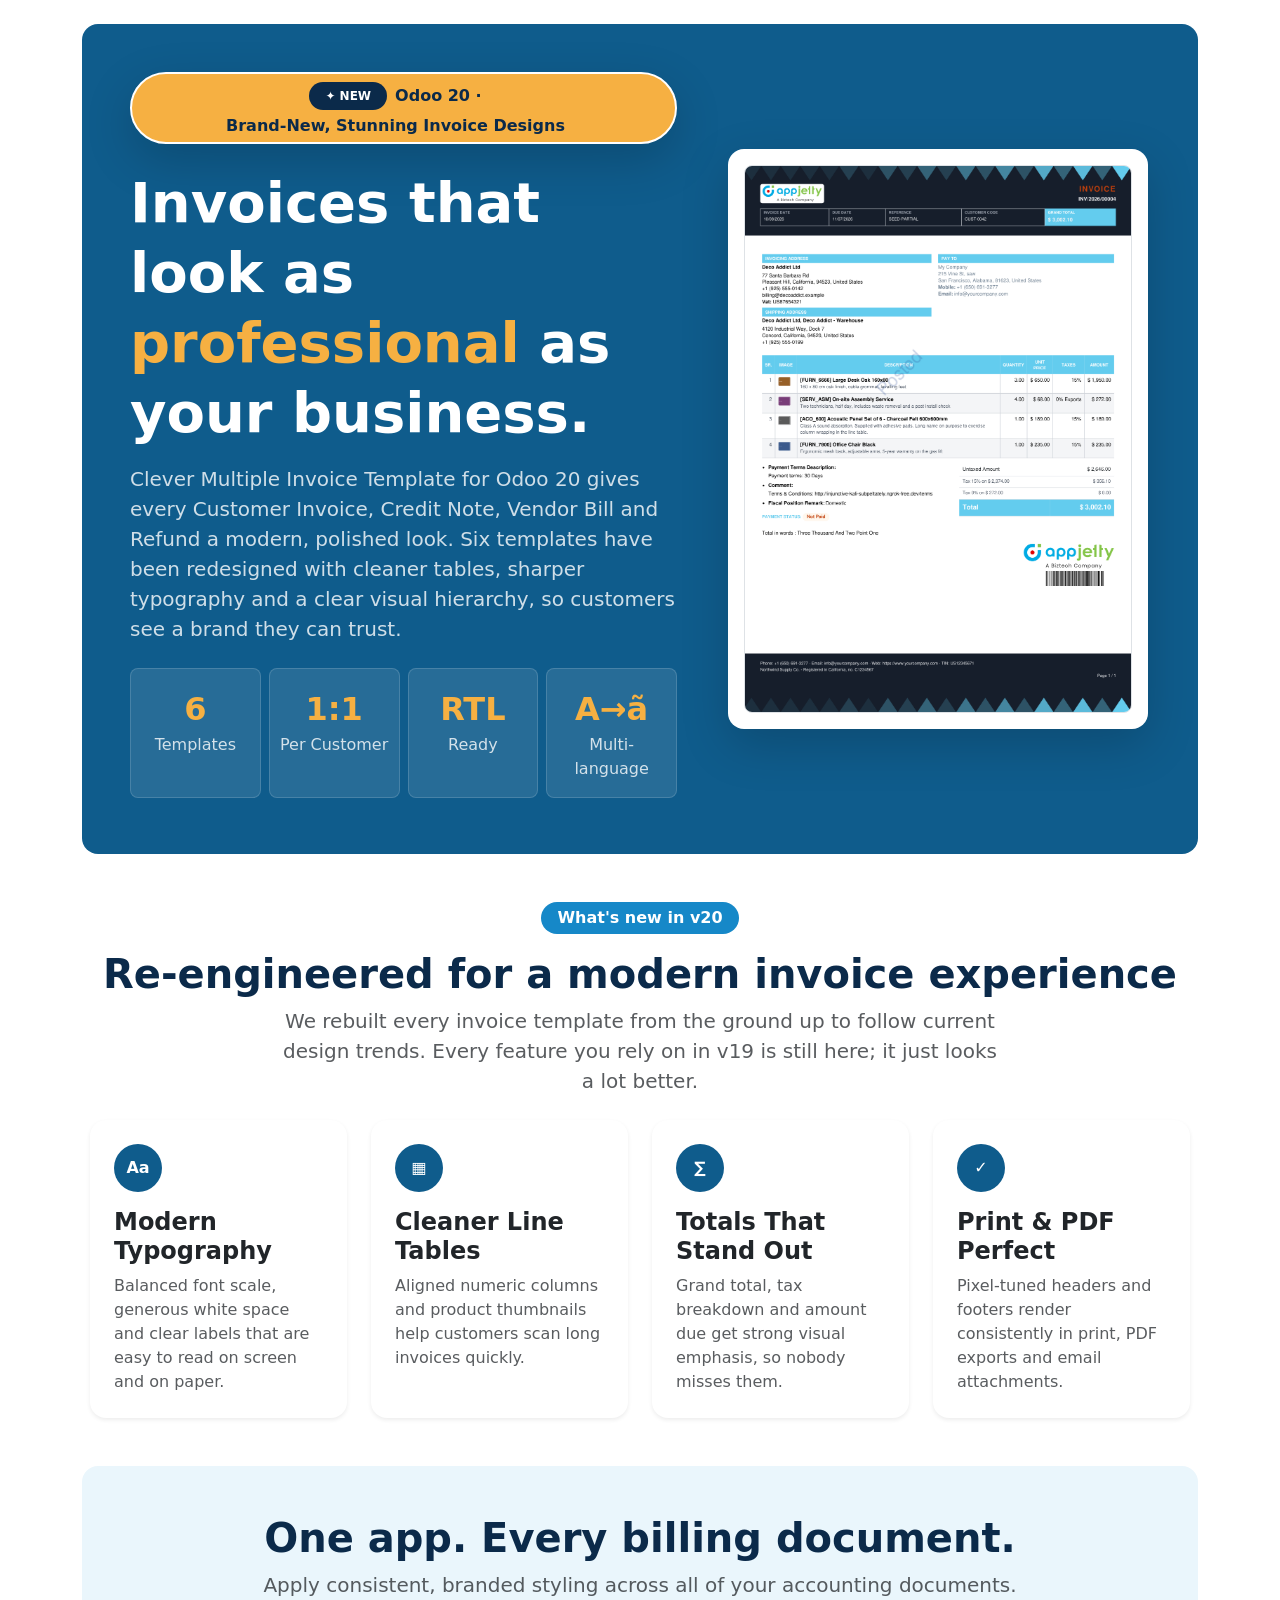
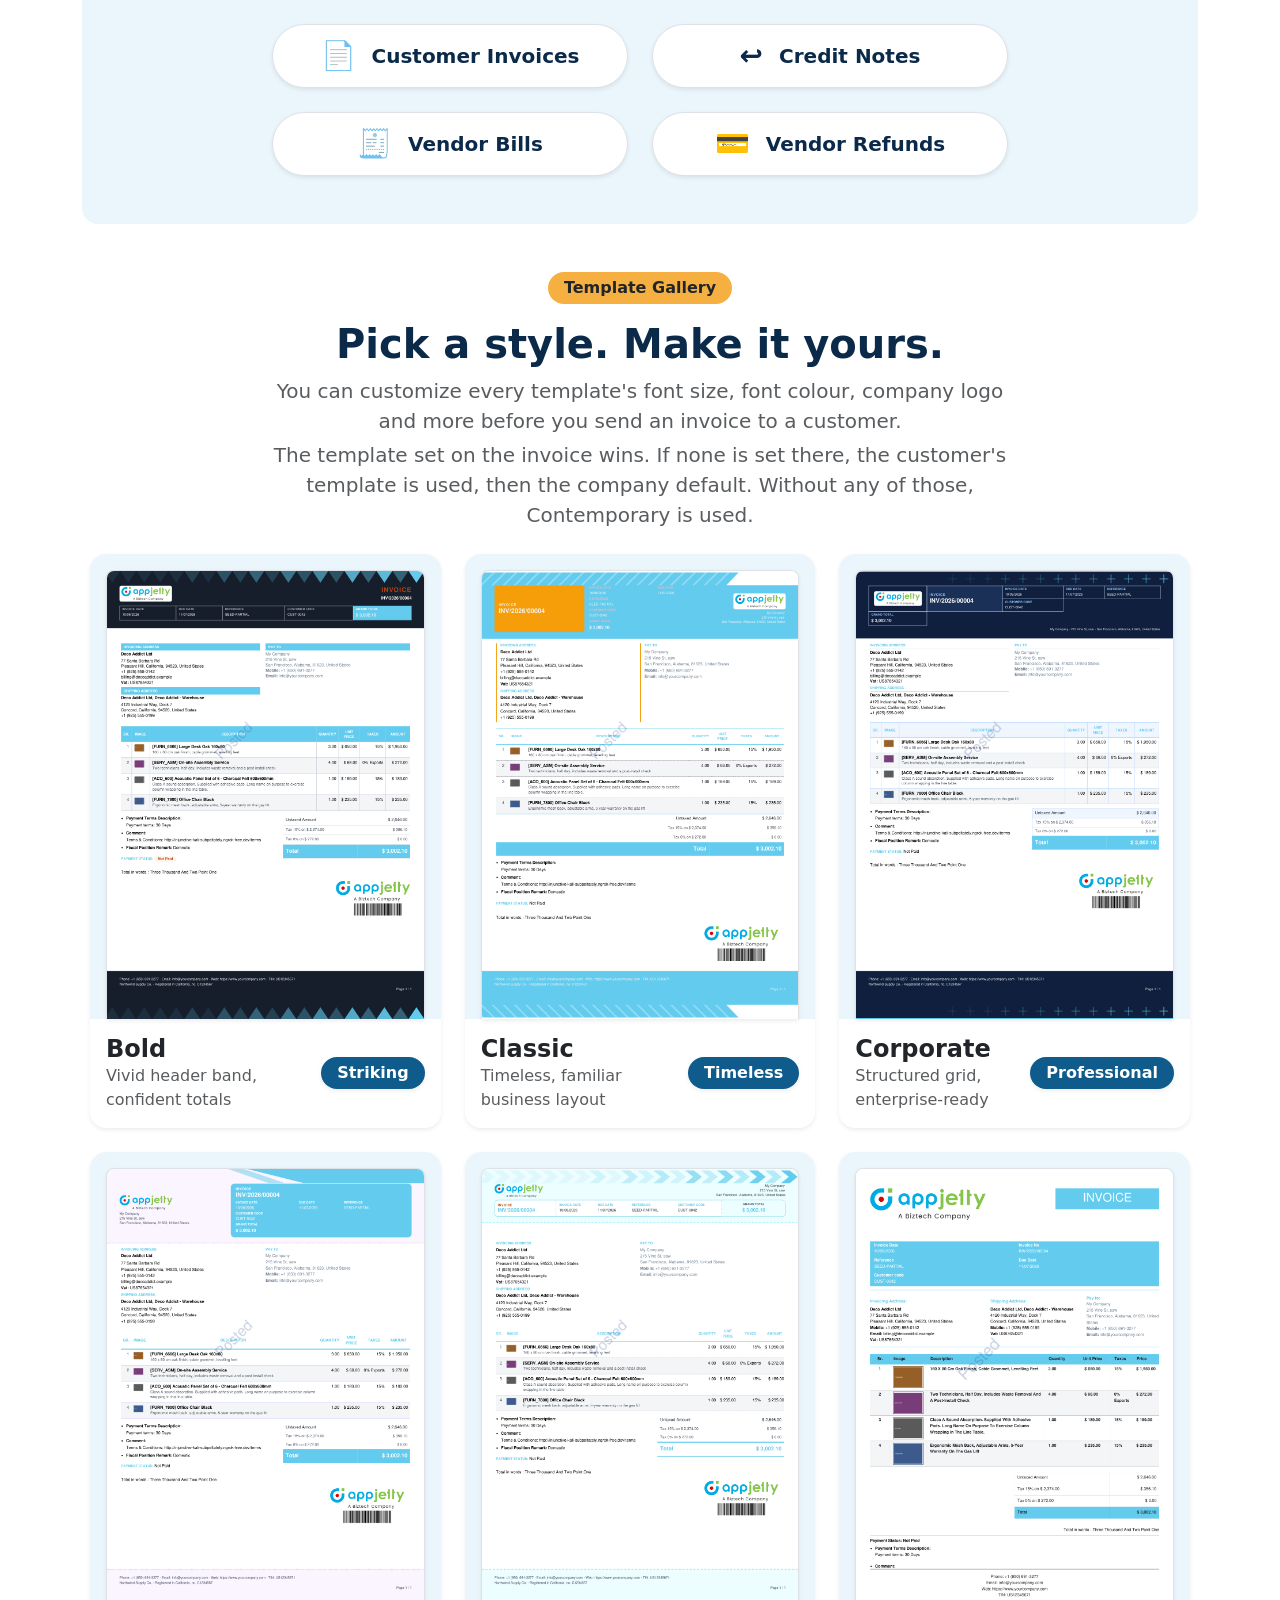
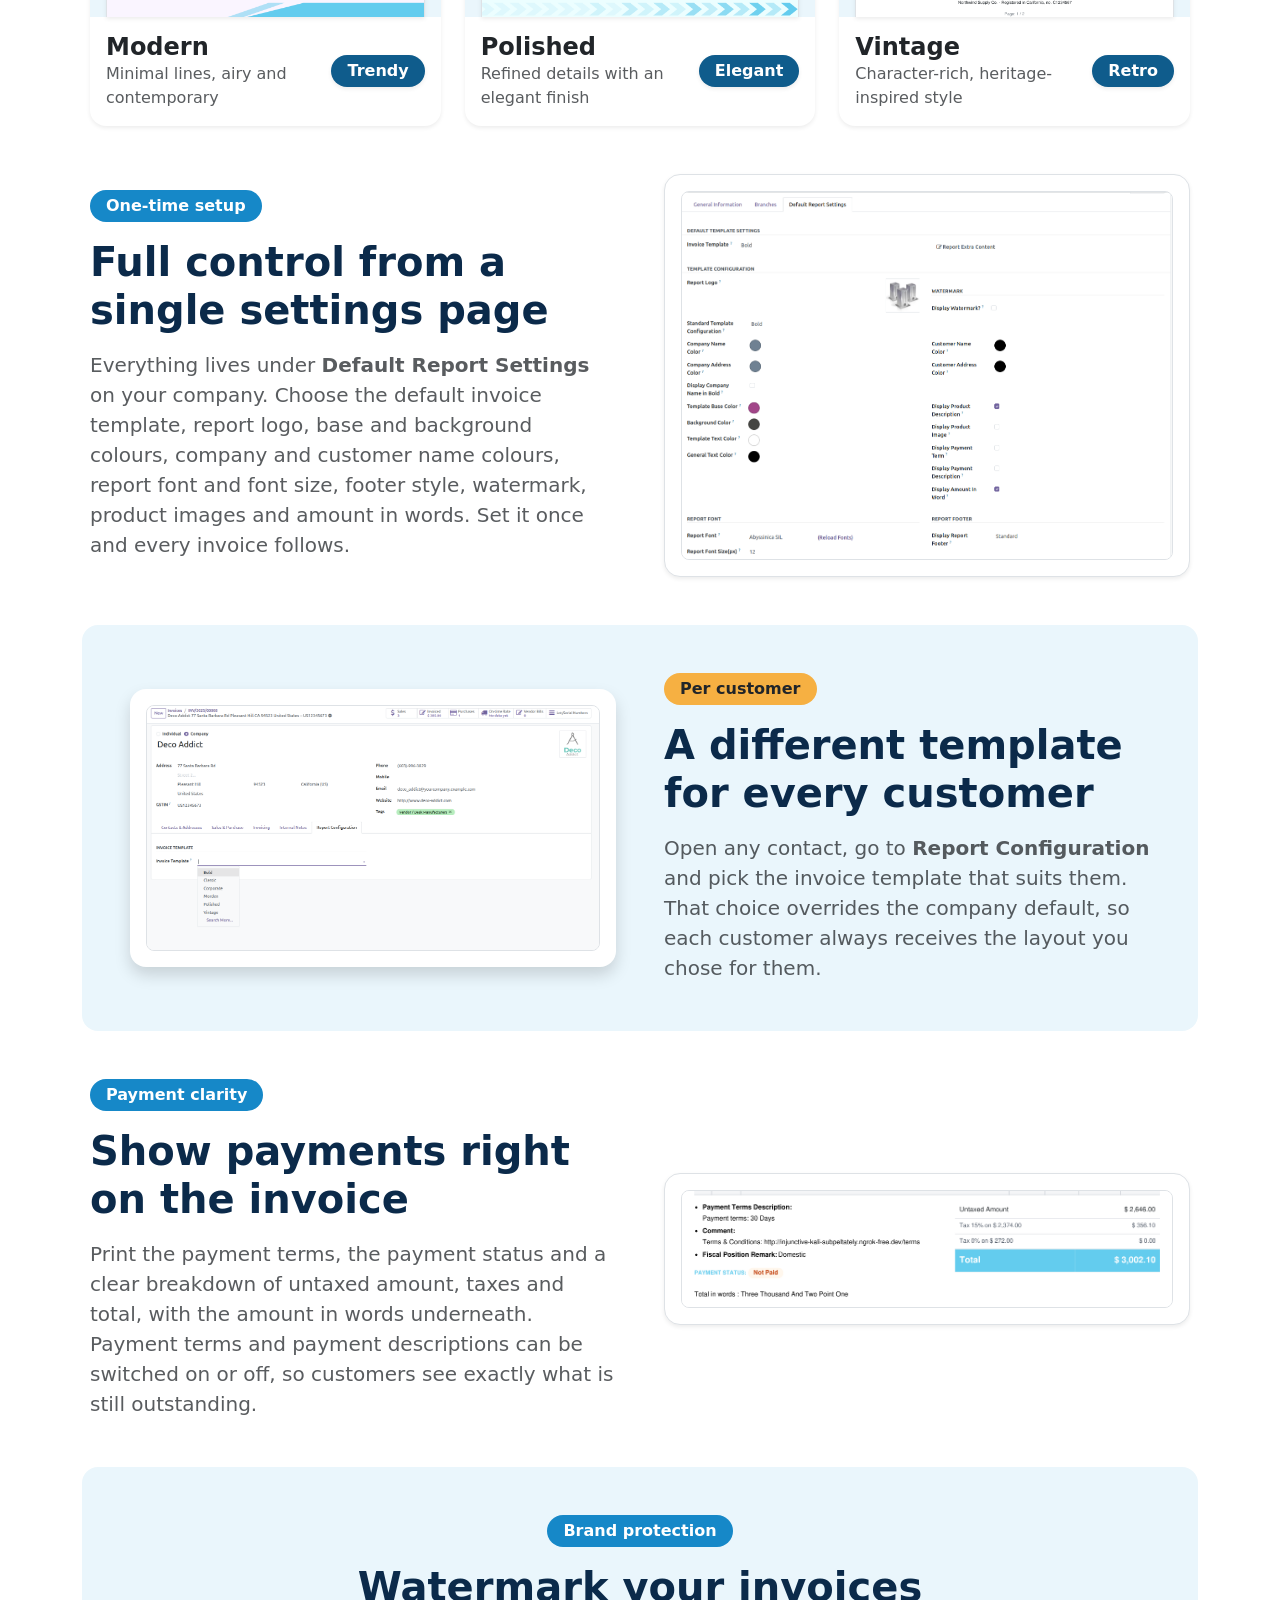
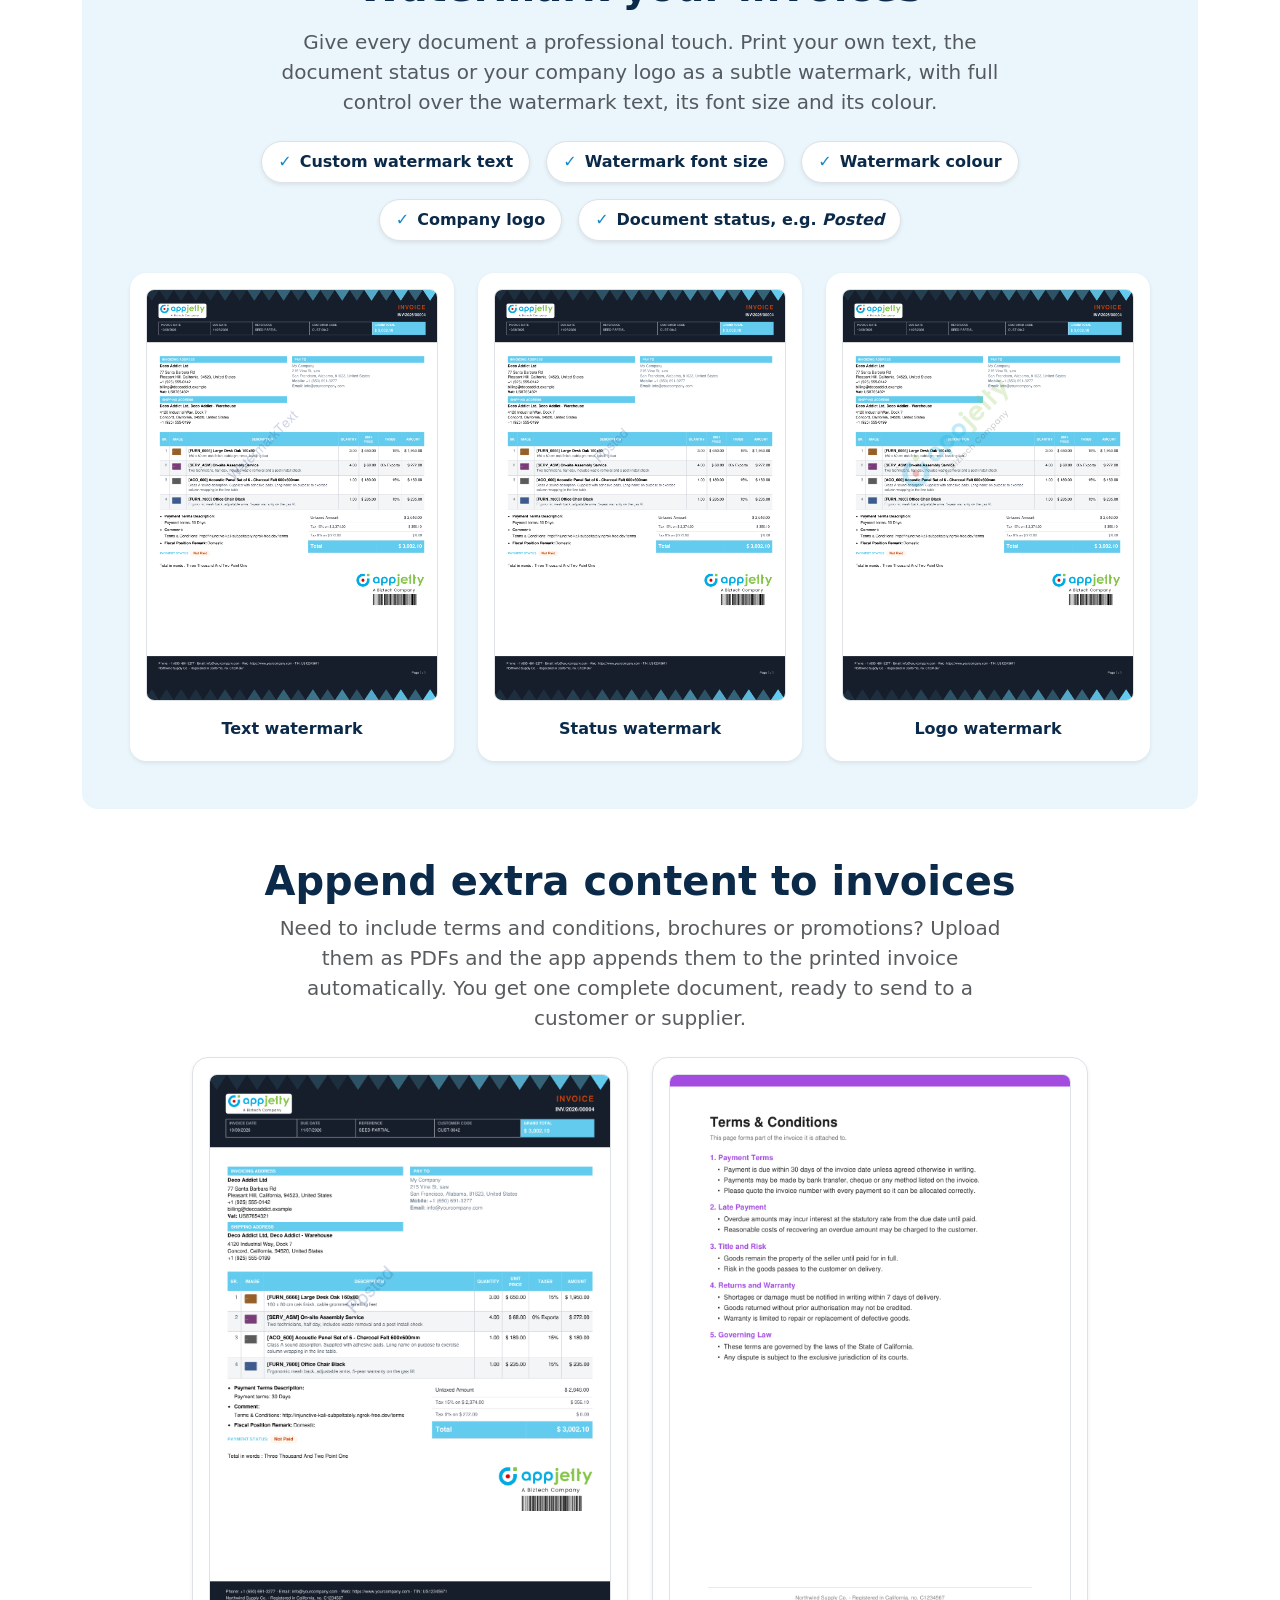
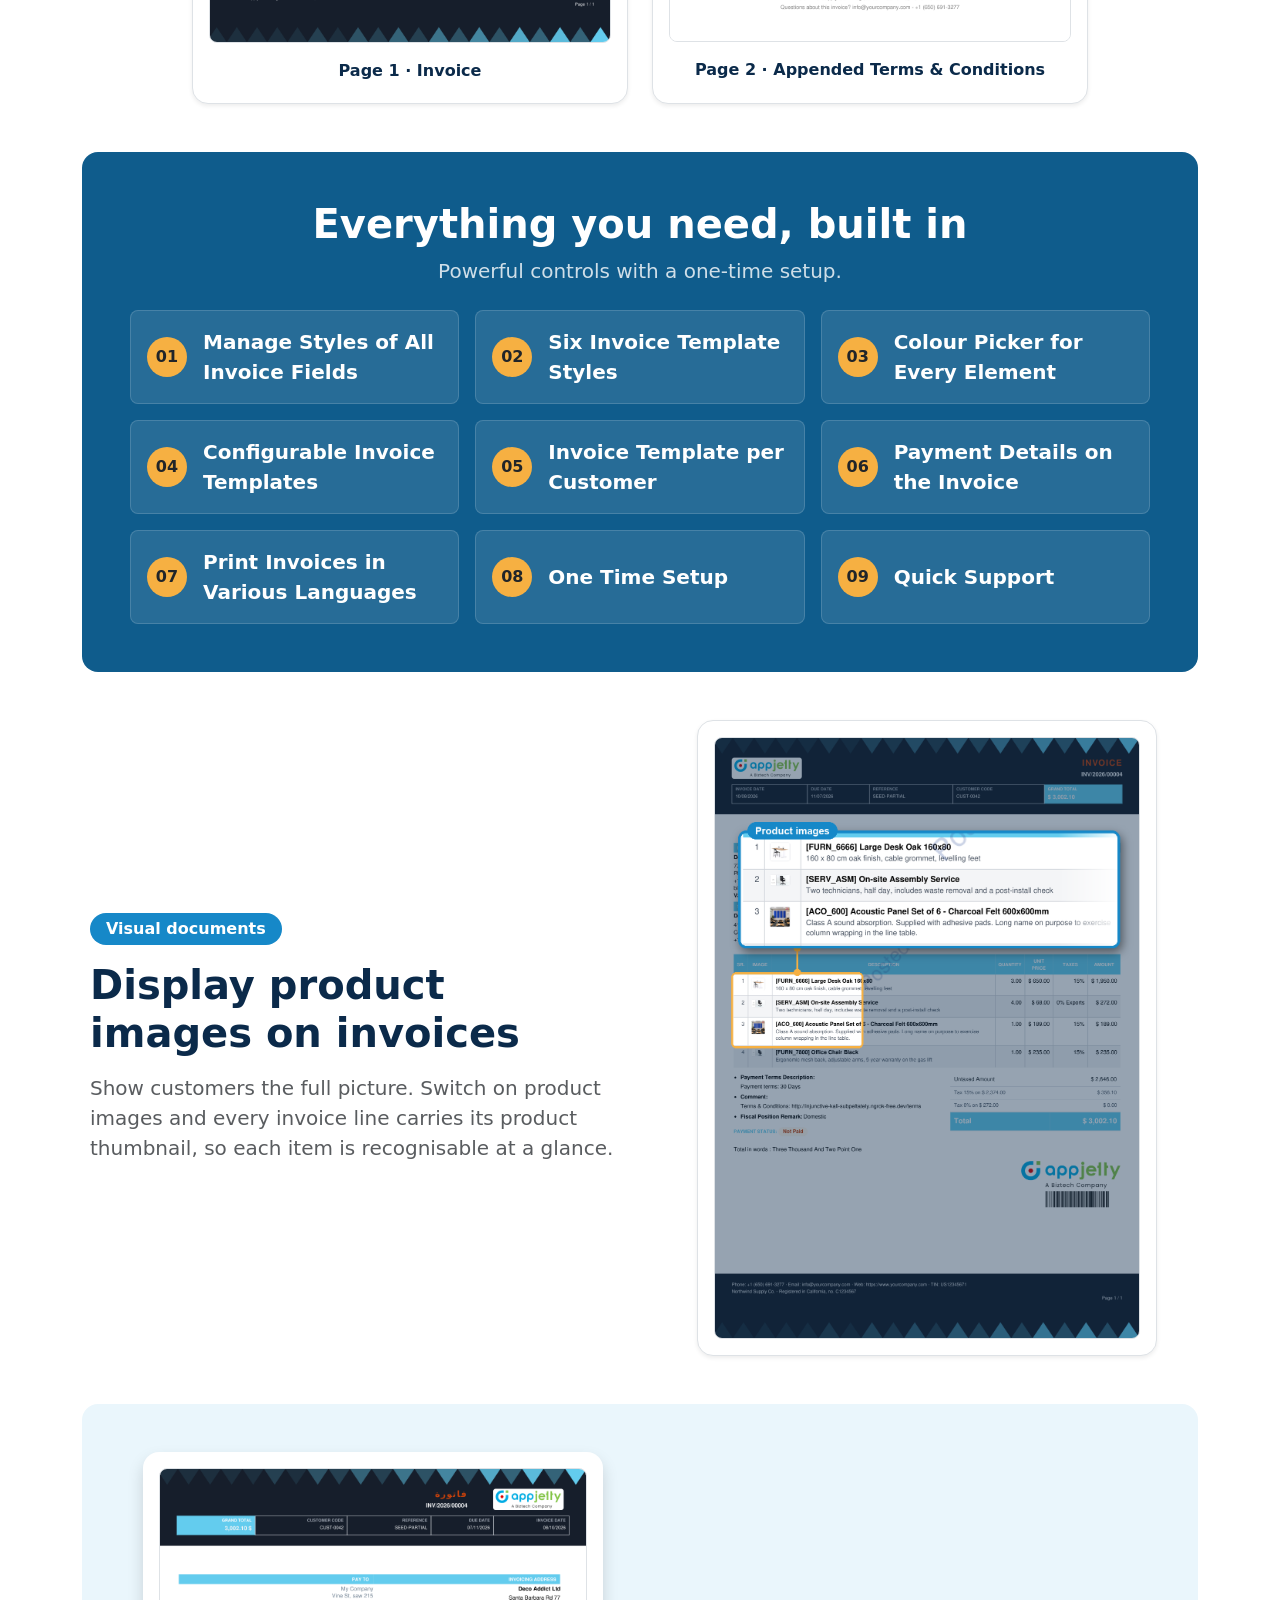
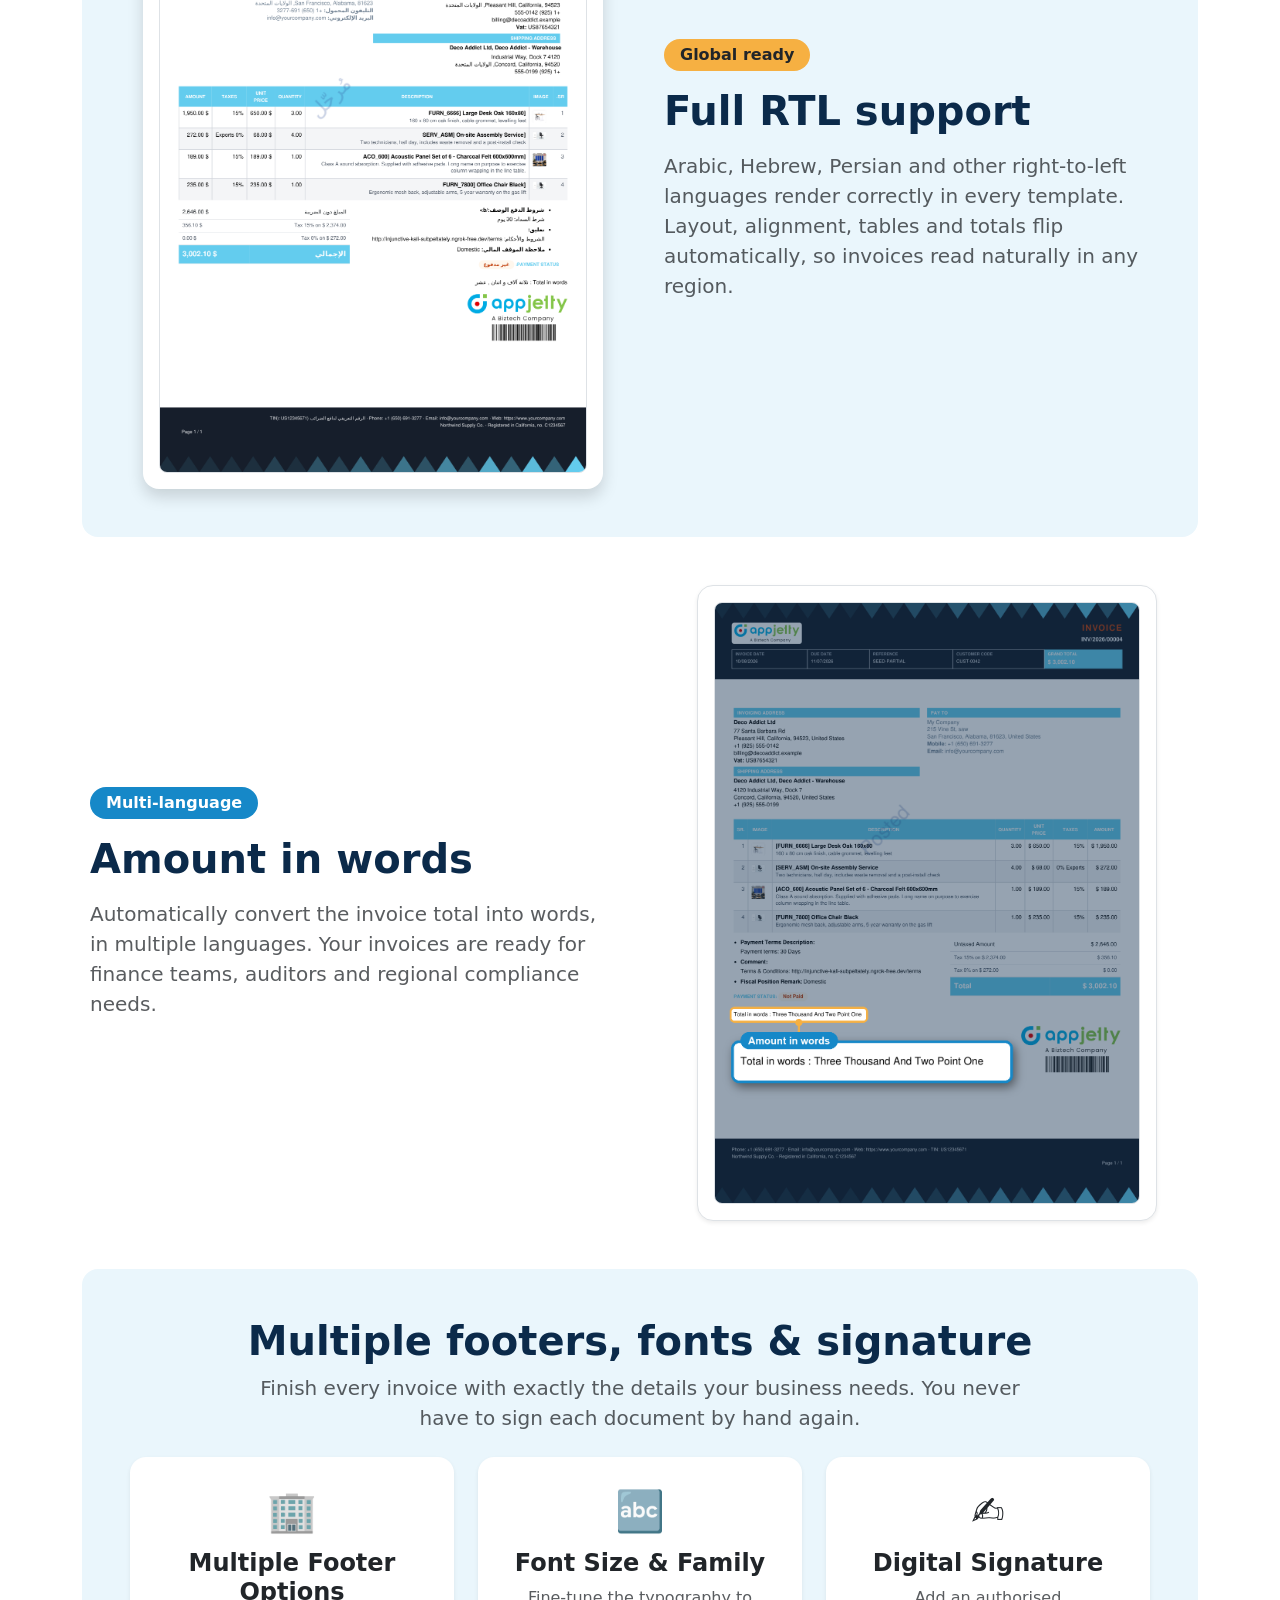
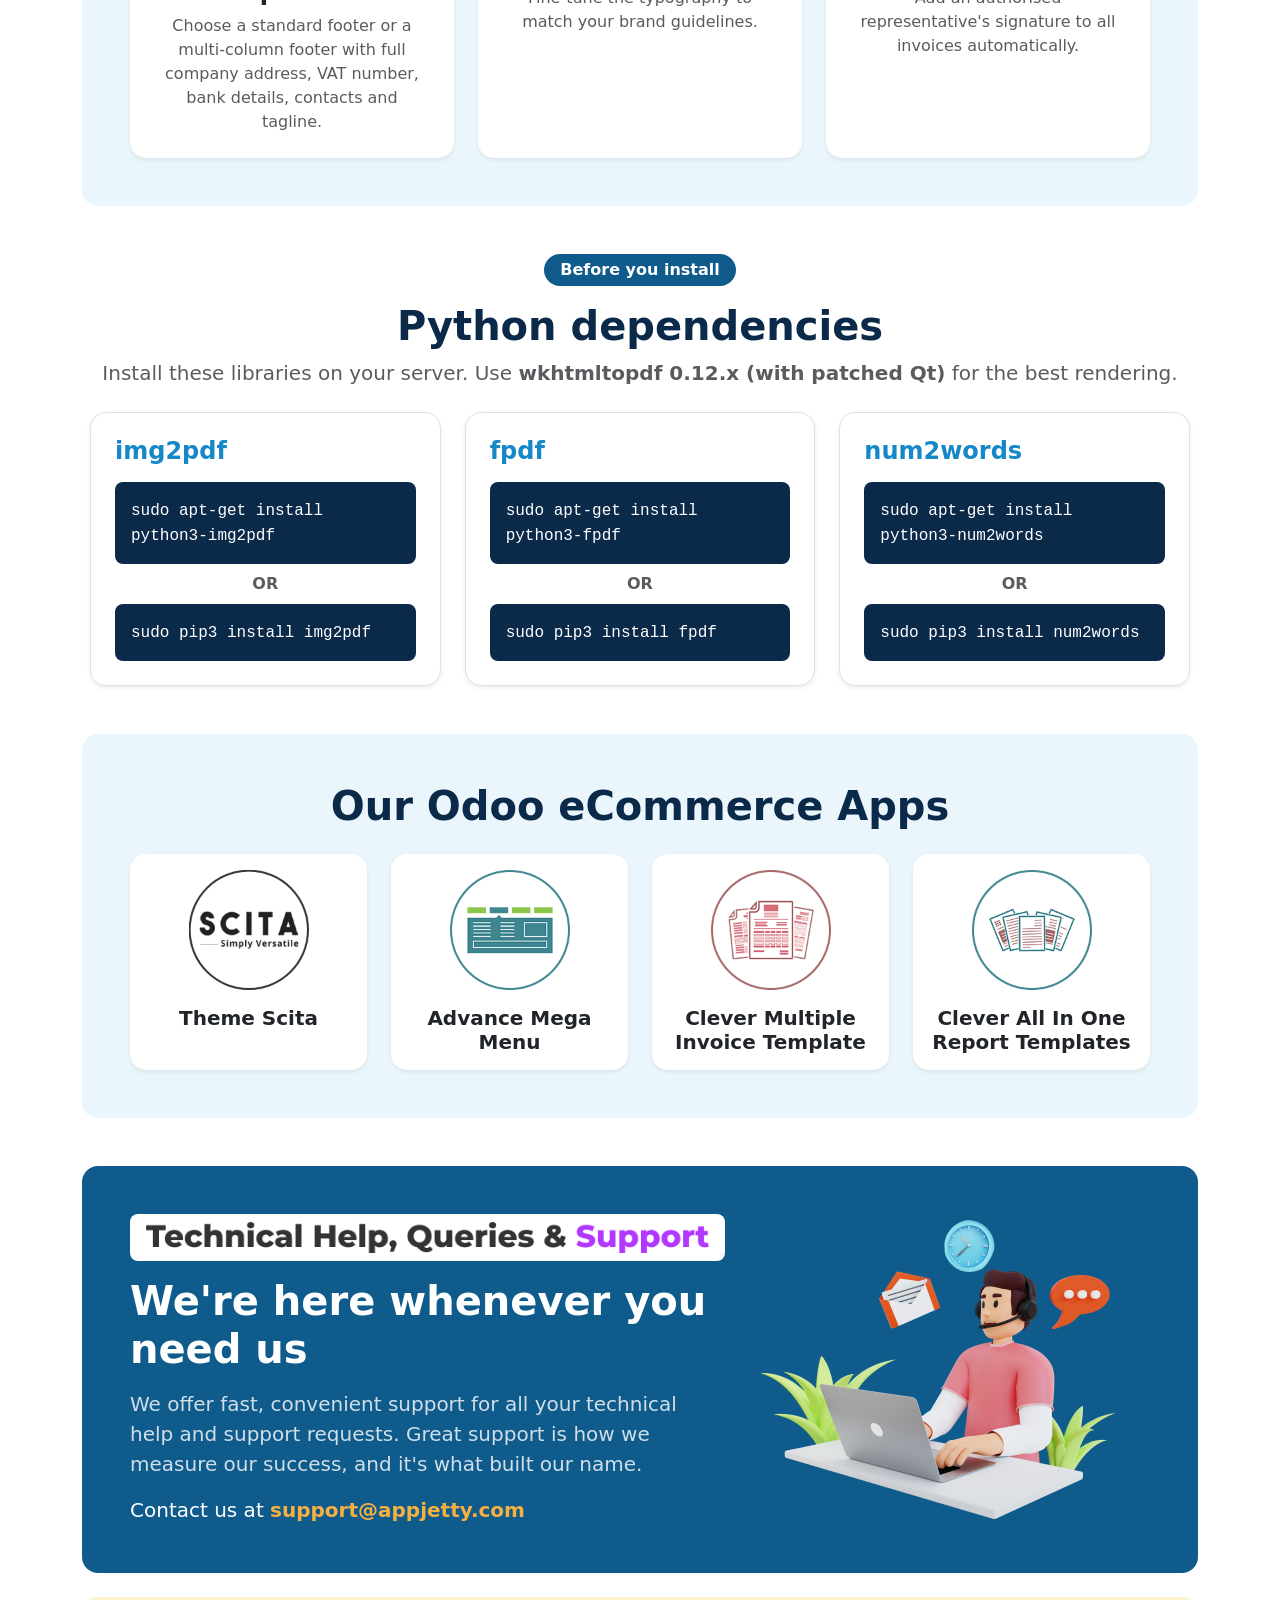
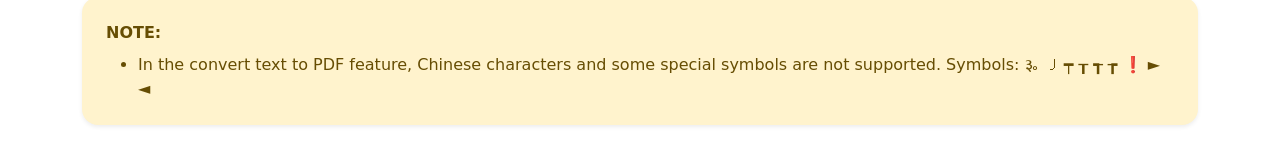
==== commit 797f7945: "[FIX] Css Issue" ====
--- a/biztech_report_template/static/description/index.html
+++ b/biztech_report_template/static/description/index.html
@@ -3,8 +3,8 @@
 <head>
   <meta charset="UTF-8">
   <meta name="viewport" content="width=device-width, initial-scale=1.0">
-  <link href="https://cdn.jsdelivr.net/npm/bootstrap@5.0.2/dist/css/bootstrap.min.css" rel="stylesheet" integrity="sha384-EVSTQN3/azprG1Anm3QDgpJLIm9Nao0Yz1ztcQTwFspd3yD65VohhpuuCOmLASjC" crossorigin="anonymous">
-  <script src="https://cdn.jsdelivr.net/npm/bootstrap@5.0.2/dist/js/bootstrap.bundle.min.js" integrity="sha384-MrcW6ZMFYlzcLA8Nl+NtUVF0sA7MsXsP1UyJoMp4YLEuNSfAP+JcXn/tWtIaxVXM" crossorigin="anonymous"></script>
+  <link href="https://cdn.jsdelivr.net/npm/bootstrap@5.3.3/dist/css/bootstrap.min.css" rel="stylesheet" integrity="sha384-QWTKZyjpPEjISv5WaRU9OFeRpok6YctnYmDr5pNlyT2bRjXh0JMhjY6hW+ALEwIH" crossorigin="anonymous">
+  <script src="https://cdn.jsdelivr.net/npm/bootstrap@5.3.3/dist/js/bootstrap.bundle.min.js" integrity="sha384-YvpcrYf0tY3lHB60NNkmXc5s9fDVZLESaAA55NDzOxhy9GkcIdslK1eN7N6jIeHz" crossorigin="anonymous"></script>
   <title>Clever Multiple Invoice Template</title>
 </head>
 <body>
@@ -14,7 +14,7 @@
 <div class="container-fluid px-0">
 
   <!-- ===================== HERO ===================== -->
-  <section class="rounded-4 overflow-hidden mb-5 text-white" style="background: linear-gradient(135deg, #0b2a4a 0%, #0f5c8c 55%, #3fb8e8 100%);">
+  <section class="rounded-4 overflow-hidden mb-5 text-white" style="background-color: #0f5c8c;">
     <div class="row g-0 align-items-center p-4 p-md-5">
       <div class="col-12 col-lg-7 text-center text-lg-start pe-lg-5">
         <div class="d-flex flex-wrap gap-2 justify-content-center justify-content-lg-start mb-4">
@@ -72,7 +72,7 @@
       <div class="col-12 col-md-6 col-lg-3">
         <div class="card border-0 shadow-sm rounded-4 h-100">
           <div class="card-body p-4">
-            <span class="d-inline-flex align-items-center justify-content-center rounded-circle text-white fw-bold mb-3" style="width: 48px; height: 48px; background: linear-gradient(135deg, #0f5c8c, #1688c8);">Aa</span>
+            <span class="d-inline-flex align-items-center justify-content-center rounded-circle text-white fw-bold mb-3" style="width: 48px; height: 48px; background-color: #0f5c8c;">Aa</span>
             <h4 class="fw-bold">Modern Typography</h4>
             <p class="text-body-secondary fs-6 mb-0">Balanced font scale, generous white space and clear labels that are easy to read on screen and on paper.</p>
           </div>
@@ -81,7 +81,7 @@
       <div class="col-12 col-md-6 col-lg-3">
         <div class="card border-0 shadow-sm rounded-4 h-100">
           <div class="card-body p-4">
-            <span class="d-inline-flex align-items-center justify-content-center rounded-circle text-white fw-bold mb-3" style="width: 48px; height: 48px; background: linear-gradient(135deg, #0f5c8c, #1688c8);">▦</span>
+            <span class="d-inline-flex align-items-center justify-content-center rounded-circle text-white fw-bold mb-3" style="width: 48px; height: 48px; background-color: #0f5c8c;">▦</span>
             <h4 class="fw-bold">Cleaner Line Tables</h4>
             <p class="text-body-secondary fs-6 mb-0">Aligned numeric columns and product thumbnails help customers scan long invoices quickly.</p>
           </div>
@@ -90,7 +90,7 @@
       <div class="col-12 col-md-6 col-lg-3">
         <div class="card border-0 shadow-sm rounded-4 h-100">
           <div class="card-body p-4">
-            <span class="d-inline-flex align-items-center justify-content-center rounded-circle text-white fw-bold mb-3" style="width: 48px; height: 48px; background: linear-gradient(135deg, #0f5c8c, #1688c8);">∑</span>
+            <span class="d-inline-flex align-items-center justify-content-center rounded-circle text-white fw-bold mb-3" style="width: 48px; height: 48px; background-color: #0f5c8c;">∑</span>
             <h4 class="fw-bold">Totals That Stand Out</h4>
             <p class="text-body-secondary fs-6 mb-0">Grand total, tax breakdown and amount due get strong visual emphasis, so nobody misses them.</p>
           </div>
@@ -99,7 +99,7 @@
       <div class="col-12 col-md-6 col-lg-3">
         <div class="card border-0 shadow-sm rounded-4 h-100">
           <div class="card-body p-4">
-            <span class="d-inline-flex align-items-center justify-content-center rounded-circle text-white fw-bold mb-3" style="width: 48px; height: 48px; background: linear-gradient(135deg, #0f5c8c, #1688c8);">✓</span>
+            <span class="d-inline-flex align-items-center justify-content-center rounded-circle text-white fw-bold mb-3" style="width: 48px; height: 48px; background-color: #0f5c8c;">✓</span>
             <h4 class="fw-bold">Print &amp; PDF Perfect</h4>
             <p class="text-body-secondary fs-6 mb-0">Pixel-tuned headers and footers render consistently in print, PDF exports and email attachments.</p>
           </div>
@@ -148,84 +148,84 @@
       <div class="col-12 col-md-6 col-lg-4">
         <div class="card border-0 shadow-sm rounded-4 h-100 overflow-hidden">
           <div class="p-3 pb-0" style="background-color: #eaf6fc;">
-            <div class="ratio rounded-top-3 border border-bottom-0 shadow-sm overflow-hidden bg-white" style="--bs-aspect-ratio: 141.4%;"><img src="images/bold.png" class="object-fit-cover" style="object-fit: cover; object-position: top;" alt="Bold Template" loading="lazy"></div>
+            <div class="rounded-top-3 border border-bottom-0 shadow-sm overflow-hidden bg-white"><img src="images/bold.png" class="img-fluid d-block w-100" alt="Bold Template" loading="lazy"></div>
           </div>
           <div class="card-body d-flex align-items-center justify-content-between">
             <div>
               <h4 class="fw-bold mb-0">Bold</h4>
               <p class="text-body-secondary mb-0">Vivid header band, confident totals</p>
             </div>
-            <span class="badge rounded-pill fs-6 fw-semibold text-white shadow-sm px-3 py-2" style="background: linear-gradient(135deg, #0f5c8c 0%, #3fb8e8 100%);">Striking</span>
+            <span class="badge rounded-pill fs-6 fw-semibold text-white shadow-sm px-3 py-2" style="background-color: #0f5c8c;">Striking</span>
           </div>
         </div>
       </div>
       <div class="col-12 col-md-6 col-lg-4">
         <div class="card border-0 shadow-sm rounded-4 h-100 overflow-hidden">
           <div class="p-3 pb-0" style="background-color: #eaf6fc;">
-            <div class="ratio rounded-top-3 border border-bottom-0 shadow-sm overflow-hidden bg-white" style="--bs-aspect-ratio: 141.4%;"><img src="images/classic.png" class="object-fit-cover" style="object-fit: cover; object-position: top;" alt="Classic Template" loading="lazy"></div>
+            <div class="rounded-top-3 border border-bottom-0 shadow-sm overflow-hidden bg-white"><img src="images/classic.png" class="img-fluid d-block w-100" alt="Classic Template" loading="lazy"></div>
           </div>
           <div class="card-body d-flex align-items-center justify-content-between">
             <div>
               <h4 class="fw-bold mb-0">Classic</h4>
               <p class="text-body-secondary mb-0">Timeless, familiar business layout</p>
             </div>
-            <span class="badge rounded-pill fs-6 fw-semibold text-white shadow-sm px-3 py-2" style="background: linear-gradient(135deg, #0f5c8c 0%, #3fb8e8 100%);">Timeless</span>
+            <span class="badge rounded-pill fs-6 fw-semibold text-white shadow-sm px-3 py-2" style="background-color: #0f5c8c;">Timeless</span>
           </div>
         </div>
       </div>
       <div class="col-12 col-md-6 col-lg-4">
         <div class="card border-0 shadow-sm rounded-4 h-100 overflow-hidden">
           <div class="p-3 pb-0" style="background-color: #eaf6fc;">
-            <div class="ratio rounded-top-3 border border-bottom-0 shadow-sm overflow-hidden bg-white" style="--bs-aspect-ratio: 141.4%;"><img src="images/corporate.png" class="object-fit-cover" style="object-fit: cover; object-position: top;" alt="Corporate Template" loading="lazy"></div>
+            <div class="rounded-top-3 border border-bottom-0 shadow-sm overflow-hidden bg-white"><img src="images/corporate.png" class="img-fluid d-block w-100" alt="Corporate Template" loading="lazy"></div>
           </div>
           <div class="card-body d-flex align-items-center justify-content-between">
             <div>
               <h4 class="fw-bold mb-0">Corporate</h4>
               <p class="text-body-secondary mb-0">Structured grid, enterprise-ready</p>
             </div>
-            <span class="badge rounded-pill fs-6 fw-semibold text-white shadow-sm px-3 py-2" style="background: linear-gradient(135deg, #0f5c8c 0%, #3fb8e8 100%);">Professional</span>
+            <span class="badge rounded-pill fs-6 fw-semibold text-white shadow-sm px-3 py-2" style="background-color: #0f5c8c;">Professional</span>
           </div>
         </div>
       </div>
       <div class="col-12 col-md-6 col-lg-4">
         <div class="card border-0 shadow-sm rounded-4 h-100 overflow-hidden">
           <div class="p-3 pb-0" style="background-color: #eaf6fc;">
-            <div class="ratio rounded-top-3 border border-bottom-0 shadow-sm overflow-hidden bg-white" style="--bs-aspect-ratio: 141.4%;"><img src="images/modern.png" class="object-fit-cover" style="object-fit: cover; object-position: top;" alt="Modern Template" loading="lazy"></div>
+            <div class="rounded-top-3 border border-bottom-0 shadow-sm overflow-hidden bg-white"><img src="images/modern.png" class="img-fluid d-block w-100" alt="Modern Template" loading="lazy"></div>
           </div>
           <div class="card-body d-flex align-items-center justify-content-between">
             <div>
               <h4 class="fw-bold mb-0">Modern</h4>
               <p class="text-body-secondary mb-0">Minimal lines, airy and contemporary</p>
             </div>
-            <span class="badge rounded-pill fs-6 fw-semibold text-white shadow-sm px-3 py-2" style="background: linear-gradient(135deg, #0f5c8c 0%, #3fb8e8 100%);">Trendy</span>
+            <span class="badge rounded-pill fs-6 fw-semibold text-white shadow-sm px-3 py-2" style="background-color: #0f5c8c;">Trendy</span>
           </div>
         </div>
       </div>
       <div class="col-12 col-md-6 col-lg-4">
         <div class="card border-0 shadow-sm rounded-4 h-100 overflow-hidden">
           <div class="p-3 pb-0" style="background-color: #eaf6fc;">
-            <div class="ratio rounded-top-3 border border-bottom-0 shadow-sm overflow-hidden bg-white" style="--bs-aspect-ratio: 141.4%;"><img src="images/polished.png" class="object-fit-cover" style="object-fit: cover; object-position: top;" alt="Polished Template" loading="lazy"></div>
+            <div class="rounded-top-3 border border-bottom-0 shadow-sm overflow-hidden bg-white"><img src="images/polished.png" class="img-fluid d-block w-100" alt="Polished Template" loading="lazy"></div>
           </div>
           <div class="card-body d-flex align-items-center justify-content-between">
             <div>
               <h4 class="fw-bold mb-0">Polished</h4>
               <p class="text-body-secondary mb-0">Refined details with an elegant finish</p>
             </div>
-            <span class="badge rounded-pill fs-6 fw-semibold text-white shadow-sm px-3 py-2" style="background: linear-gradient(135deg, #0f5c8c 0%, #3fb8e8 100%);">Elegant</span>
+            <span class="badge rounded-pill fs-6 fw-semibold text-white shadow-sm px-3 py-2" style="background-color: #0f5c8c;">Elegant</span>
           </div>
         </div>
       </div>
       <div class="col-12 col-md-6 col-lg-4">
         <div class="card border-0 shadow-sm rounded-4 h-100 overflow-hidden">
           <div class="p-3 pb-0" style="background-color: #eaf6fc;">
-            <div class="ratio rounded-top-3 border border-bottom-0 shadow-sm overflow-hidden bg-white" style="--bs-aspect-ratio: 141.4%;"><img src="images/vintage.png" class="object-fit-cover" style="object-fit: cover; object-position: top;" alt="Vintage Template" loading="lazy"></div>
+            <div class="rounded-top-3 border border-bottom-0 shadow-sm overflow-hidden bg-white"><img src="images/vintage.png" class="img-fluid d-block w-100" alt="Vintage Template" loading="lazy"></div>
           </div>
           <div class="card-body d-flex align-items-center justify-content-between">
             <div>
               <h4 class="fw-bold mb-0">Vintage</h4>
               <p class="text-body-secondary mb-0">Character-rich, heritage-inspired style</p>
             </div>
-            <span class="badge rounded-pill fs-6 fw-semibold text-white shadow-sm px-3 py-2" style="background: linear-gradient(135deg, #0f5c8c 0%, #3fb8e8 100%);">Retro</span>
+            <span class="badge rounded-pill fs-6 fw-semibold text-white shadow-sm px-3 py-2" style="background-color: #0f5c8c;">Retro</span>
           </div>
         </div>
       </div>
@@ -341,7 +341,7 @@
   </section>
 
   <!-- ===================== KEY FEATURES ===================== -->
-  <section class="rounded-4 p-4 p-md-5 mb-5 text-white" style="background: linear-gradient(135deg, #0b2a4a 0%, #0f5c8c 55%, #3fb8e8 100%);">
+  <section class="rounded-4 p-4 p-md-5 mb-5 text-white" style="background-color: #0f5c8c;">
     <div class="text-center mb-4">
       <h2 class="display-6 fw-bold mb-2">Everything you need, built in</h2>
       <p class="fs-5 mb-0" style="color: rgba(255,255,255,0.8);">Powerful controls with a one-time setup.</p>
@@ -562,7 +562,7 @@
   </section>
 
   <!-- ===================== SUPPORT ===================== -->
-  <section class="rounded-4 overflow-hidden mb-4 text-white" style="background: linear-gradient(135deg, #0b2a4a 0%, #0f5c8c 55%, #3fb8e8 100%);">
+  <section class="rounded-4 overflow-hidden mb-4 text-white" style="background-color: #0f5c8c;">
     <div class="row g-0 align-items-center p-4 p-md-5">
       <div class="col-12 col-lg-7 text-center text-lg-start">
         <div class="bg-white rounded-3 d-inline-block px-3 py-2 mb-3">
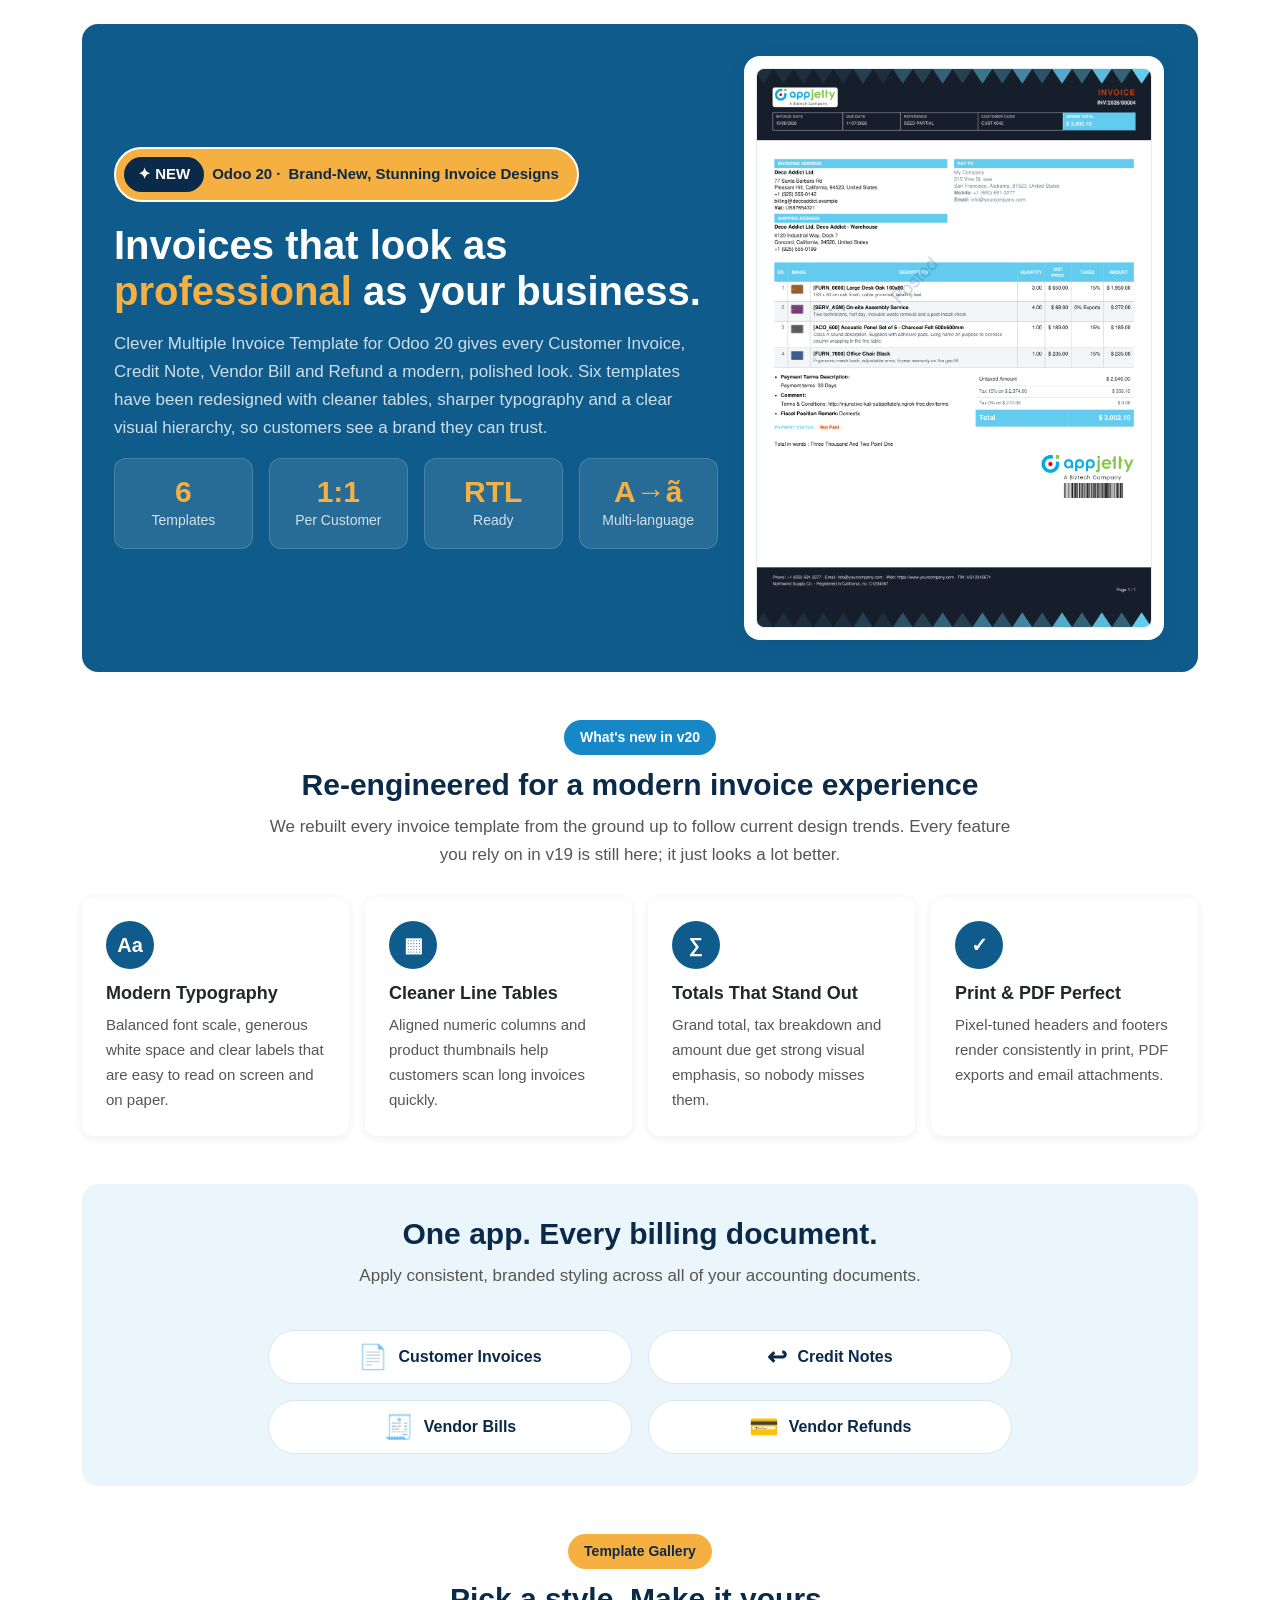
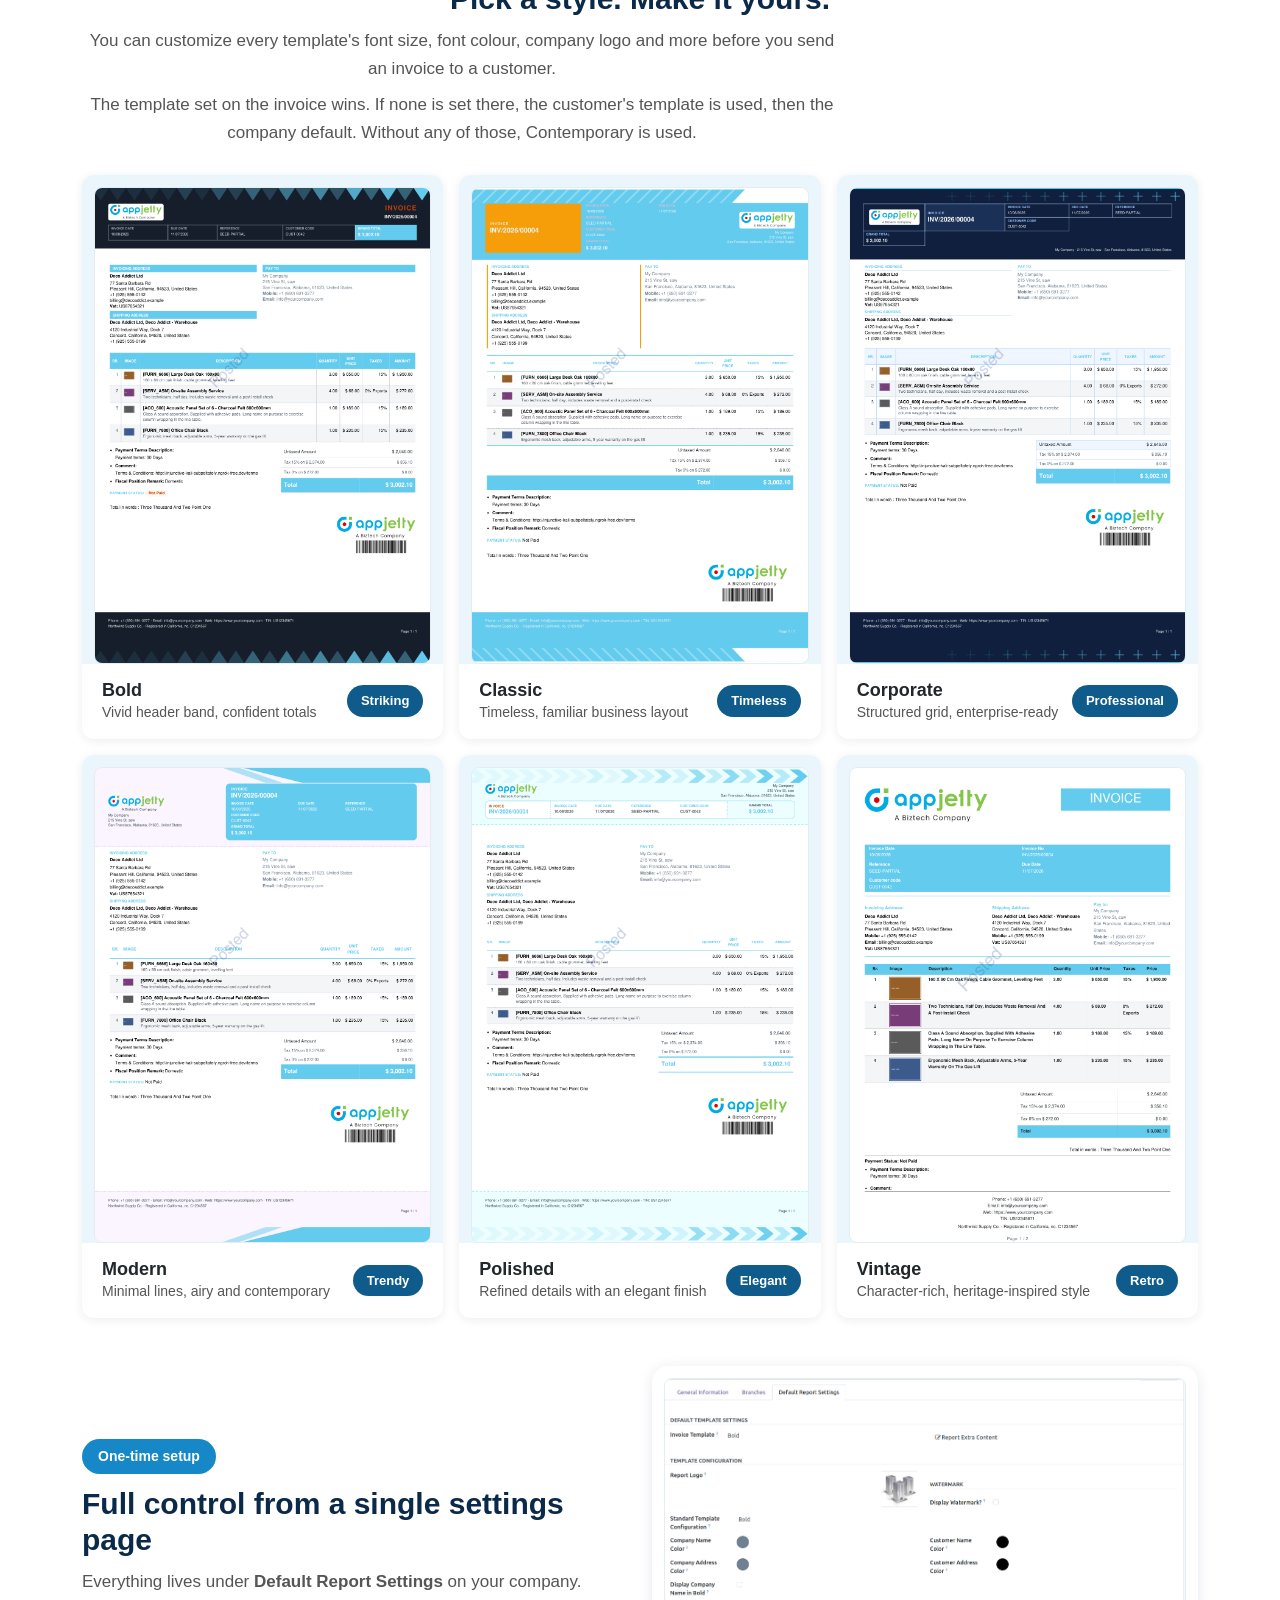
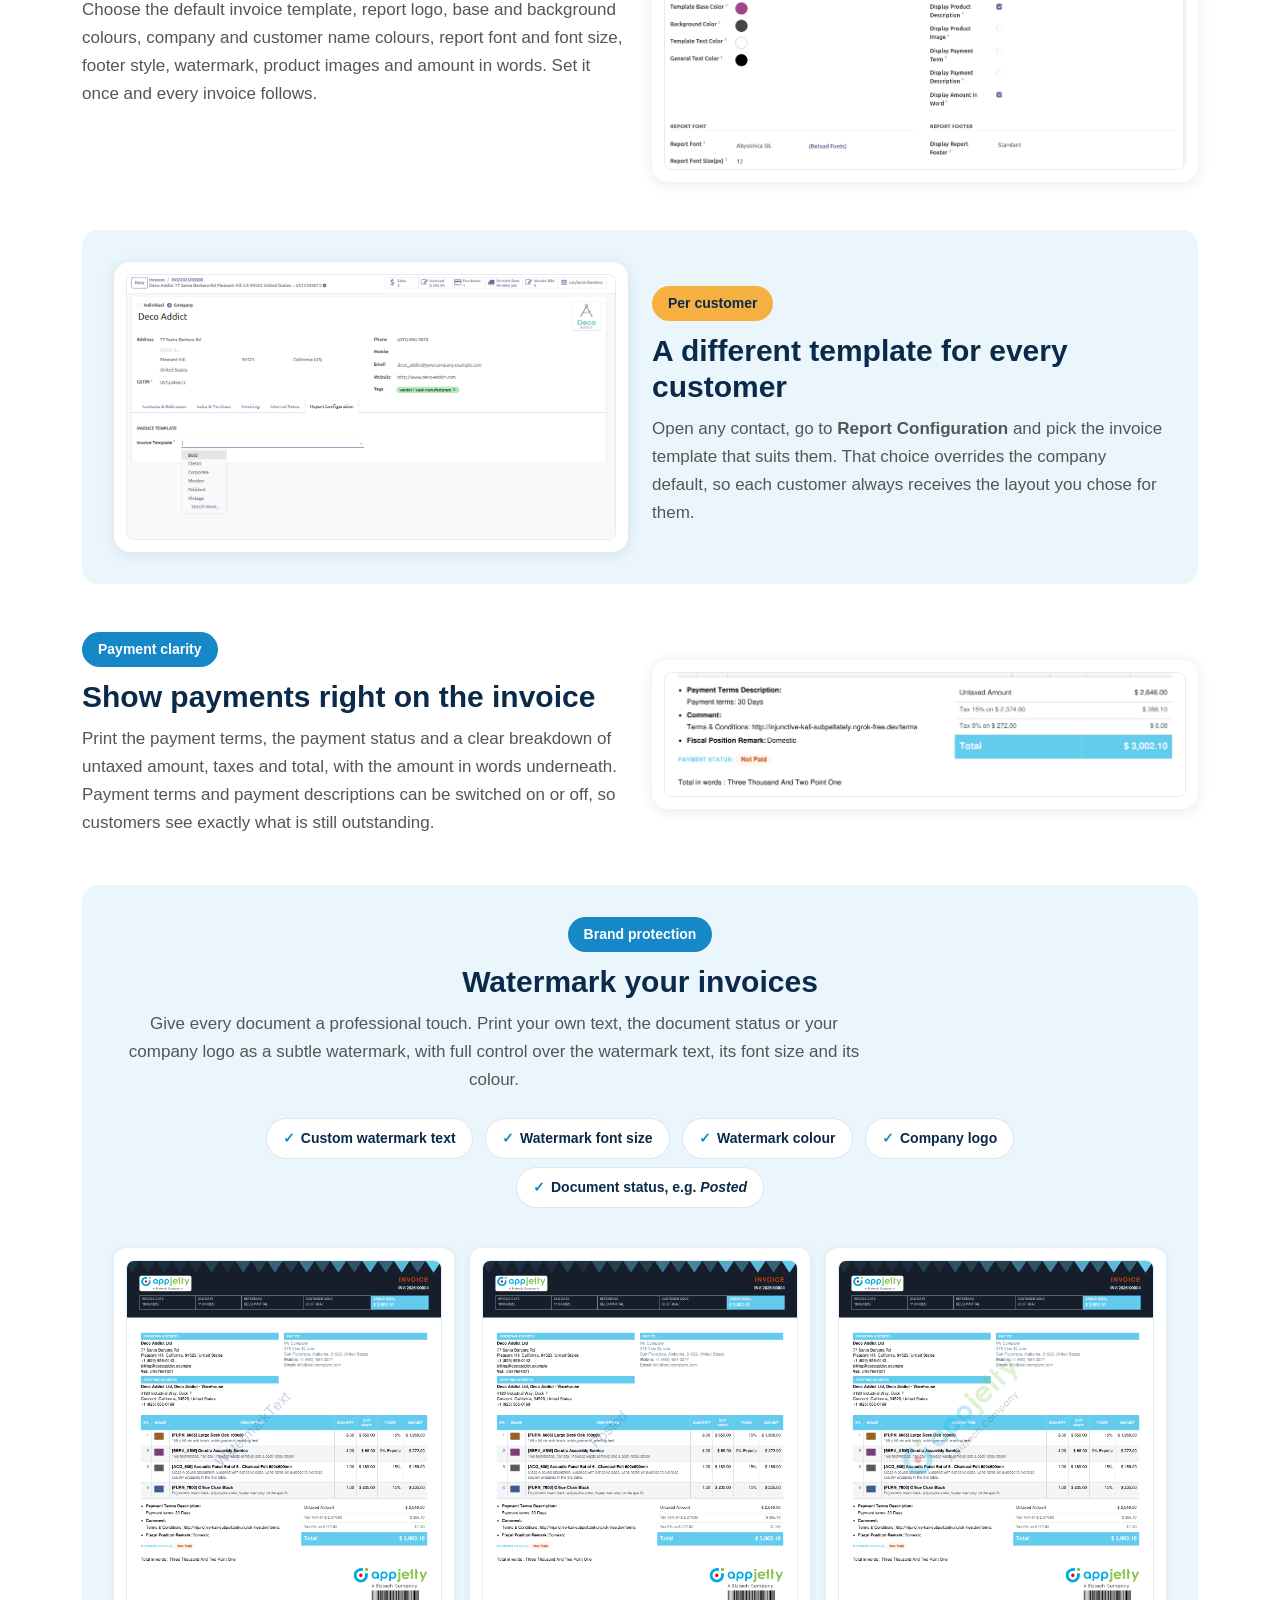
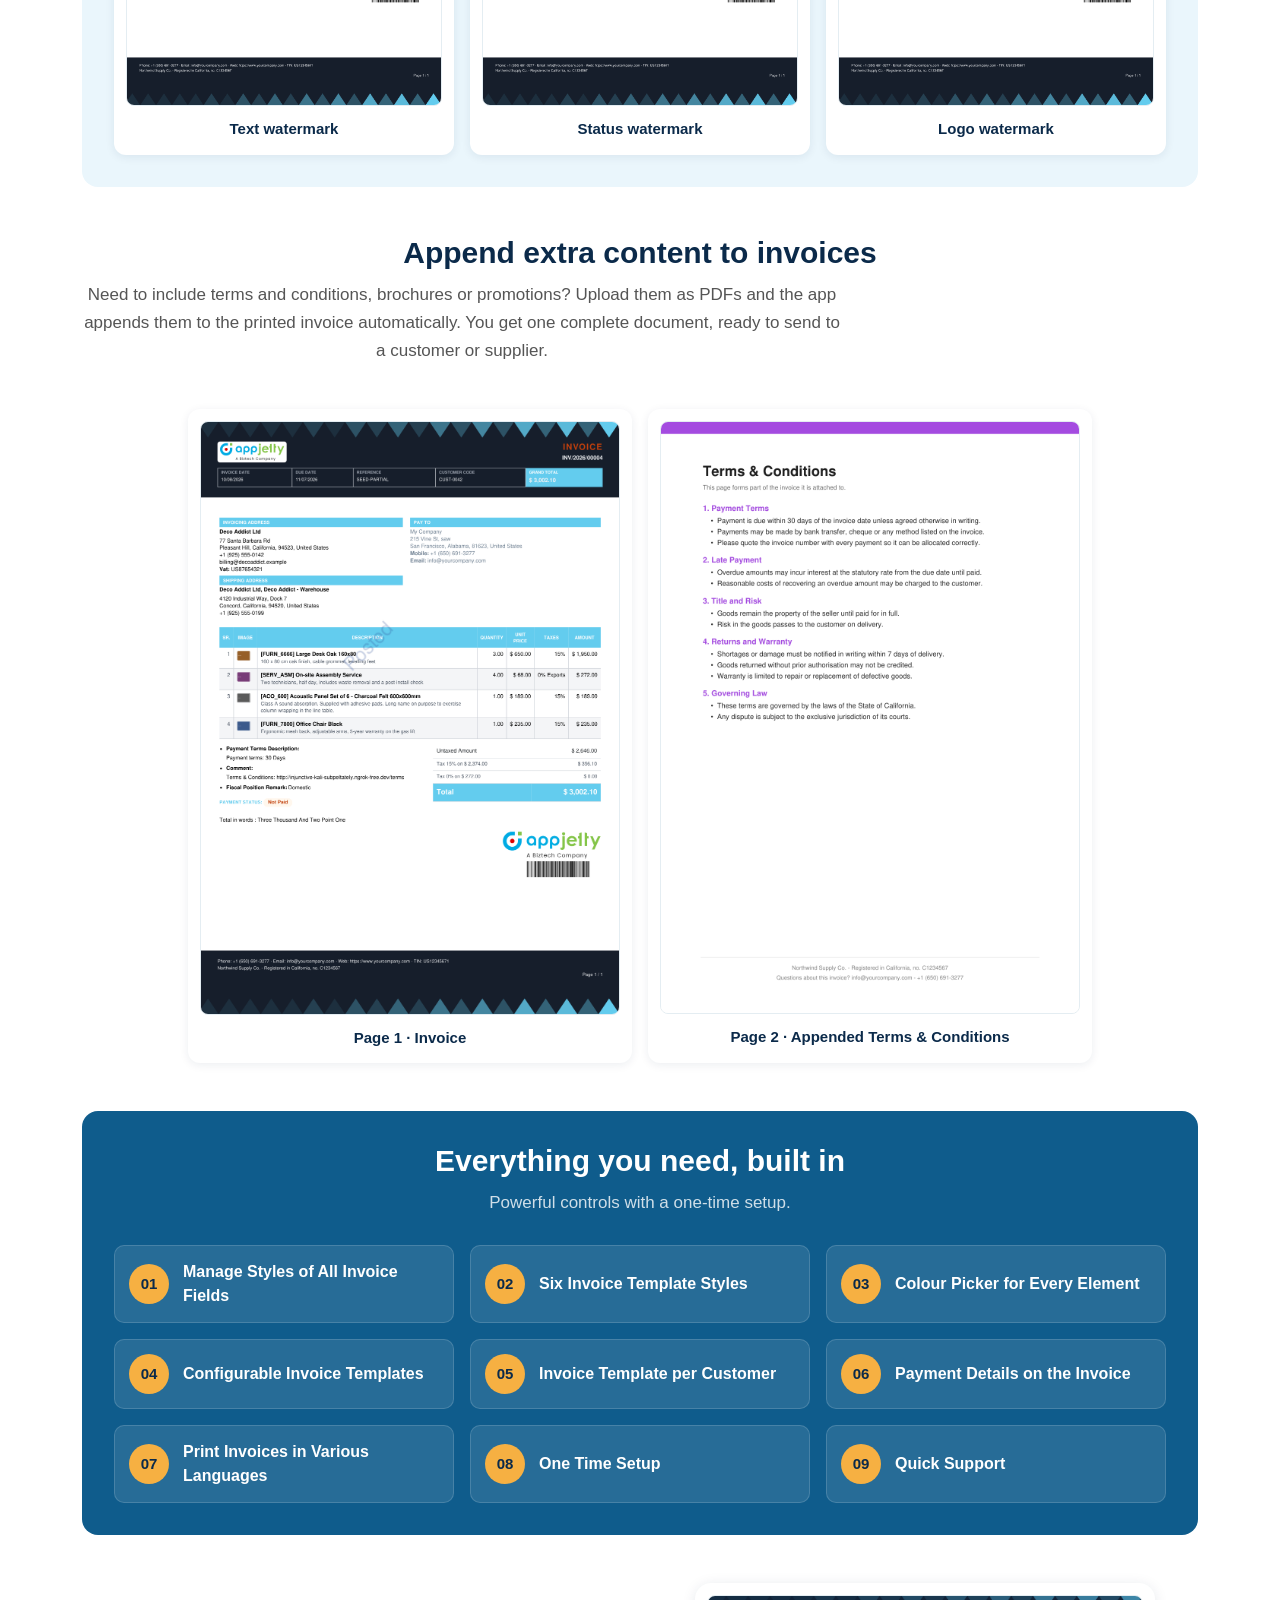
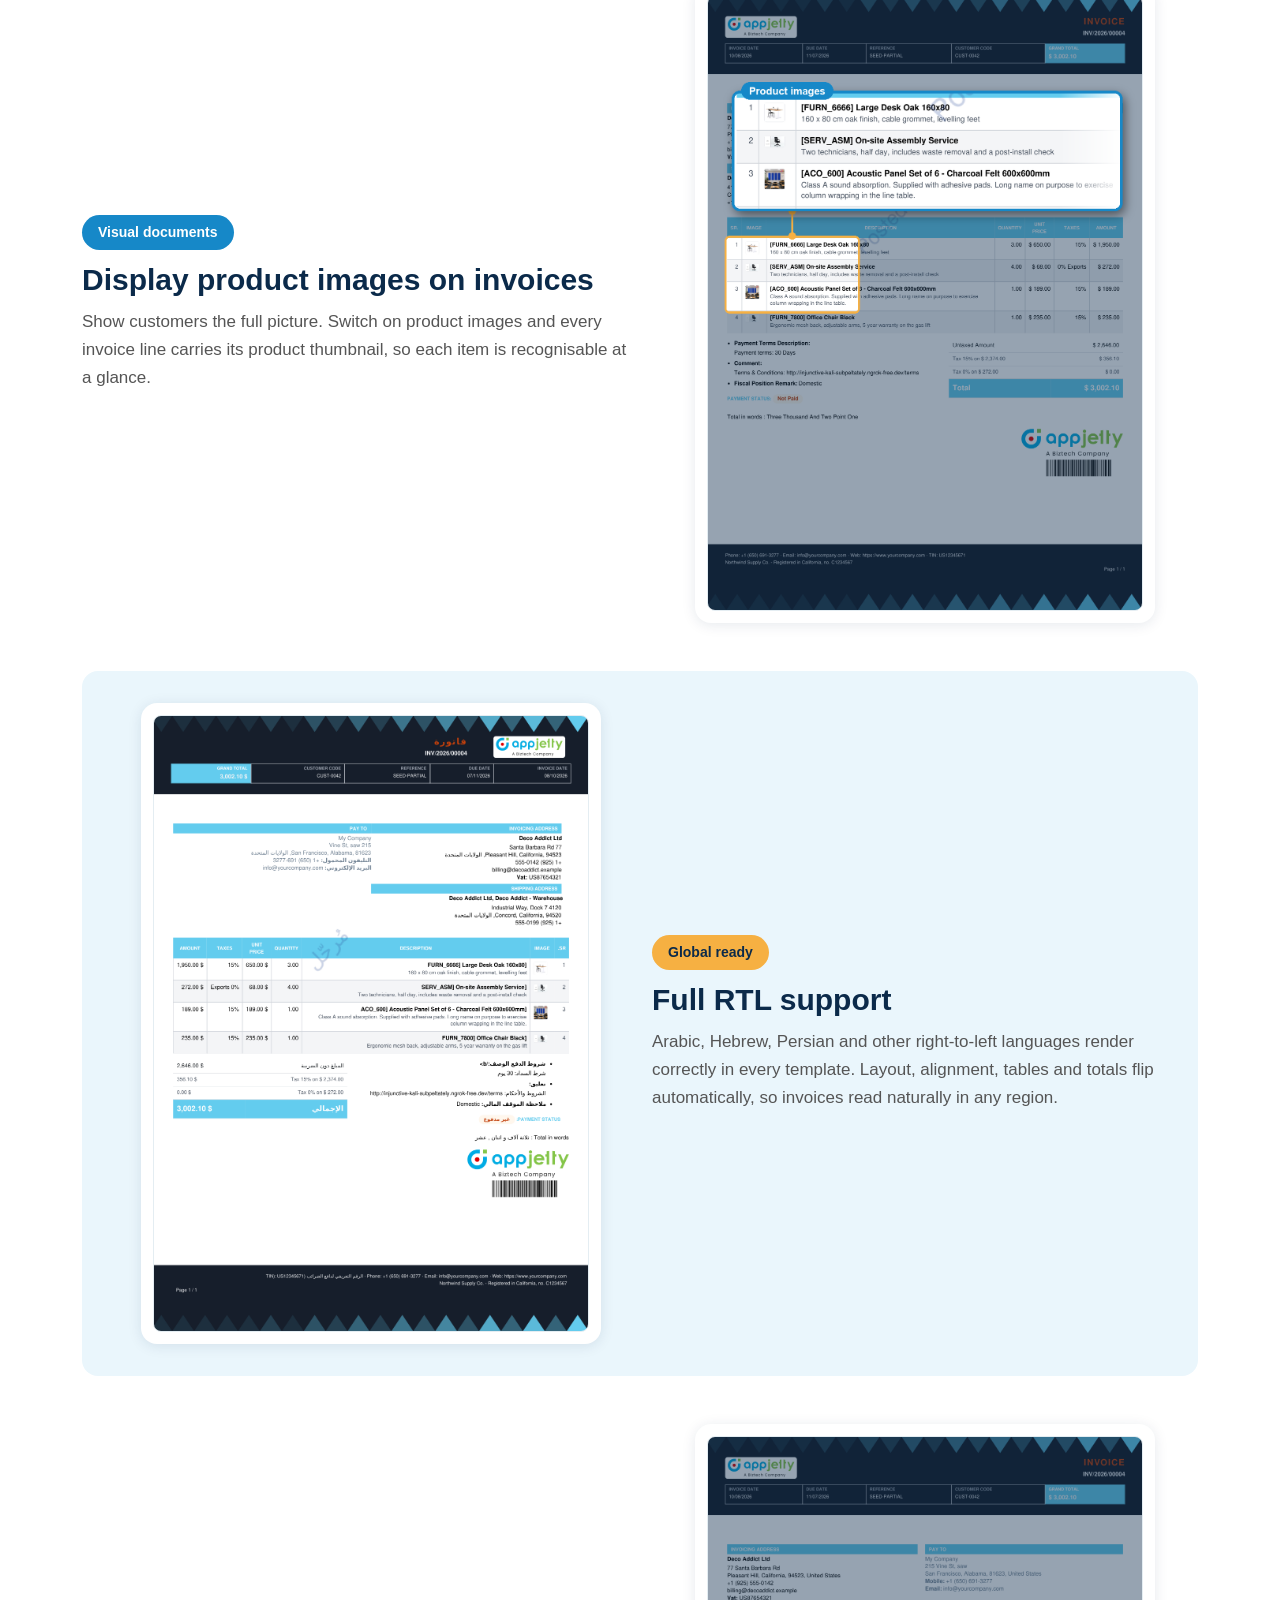
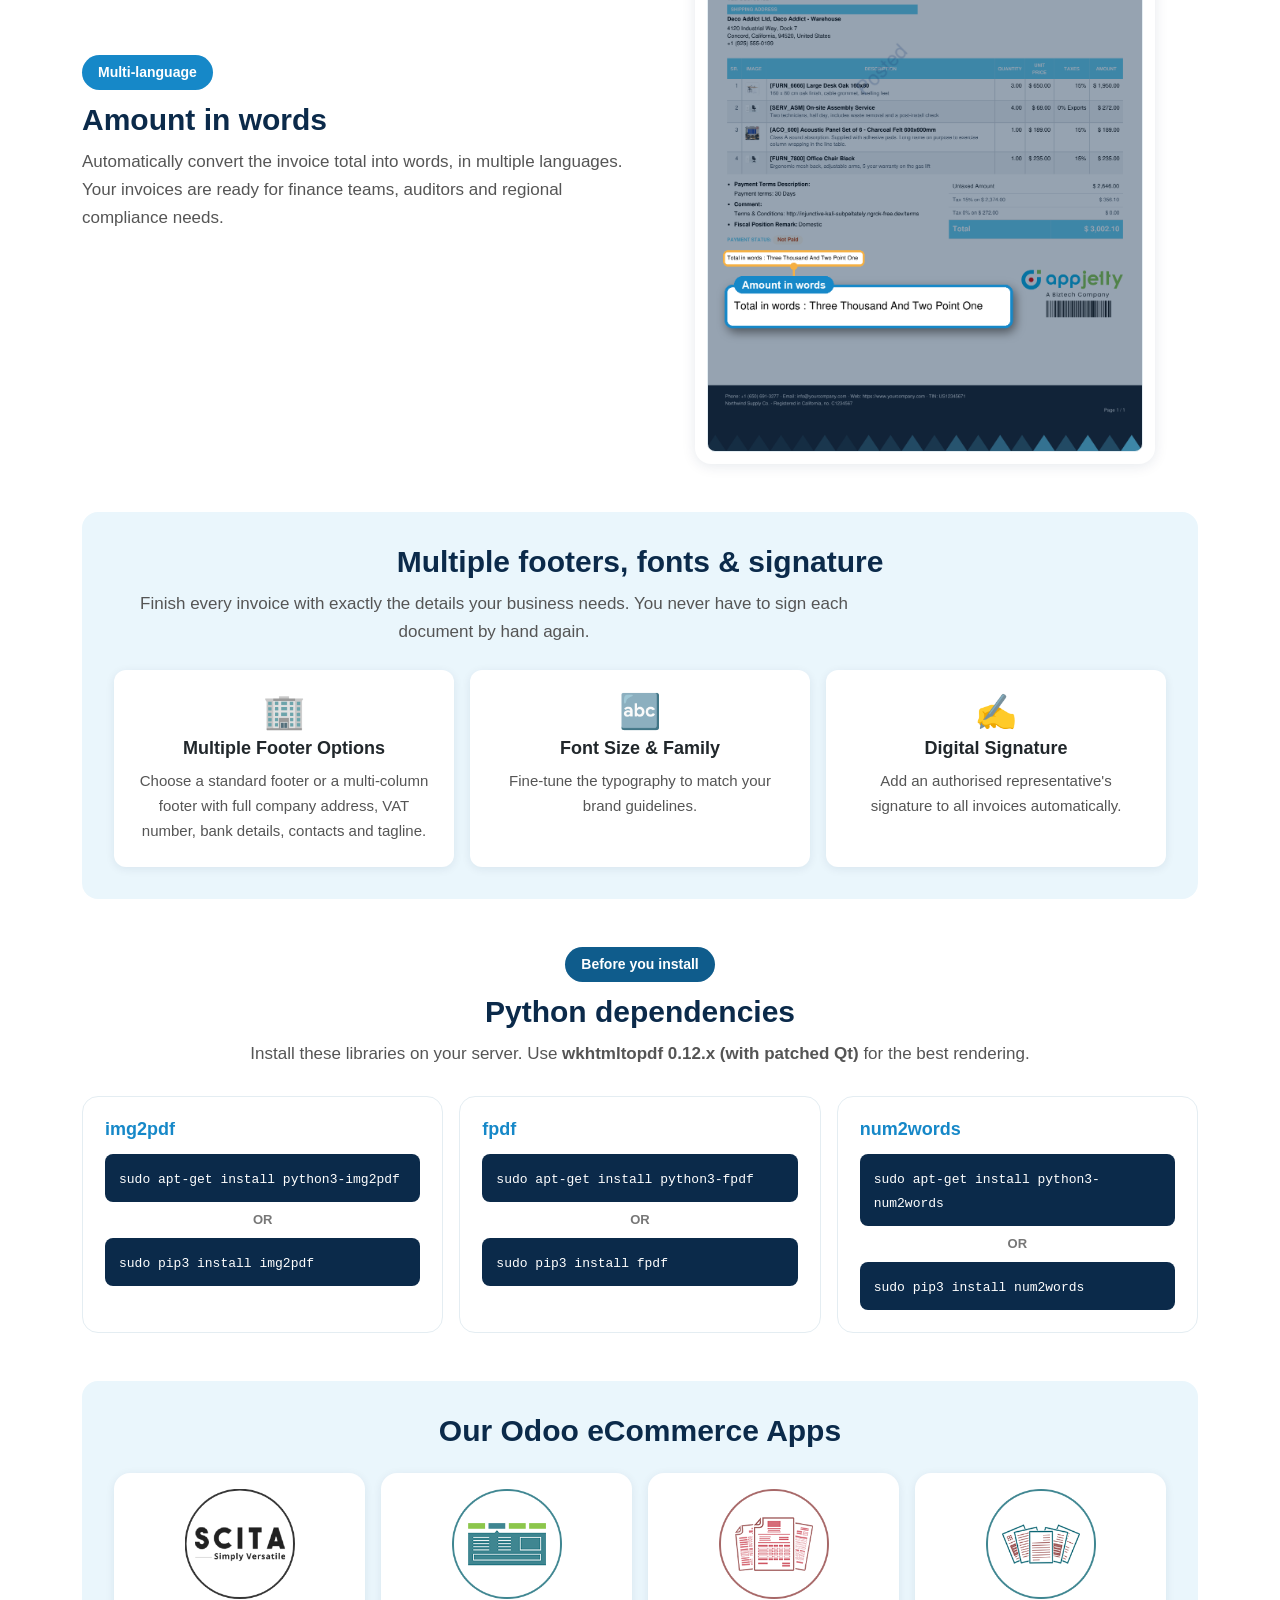
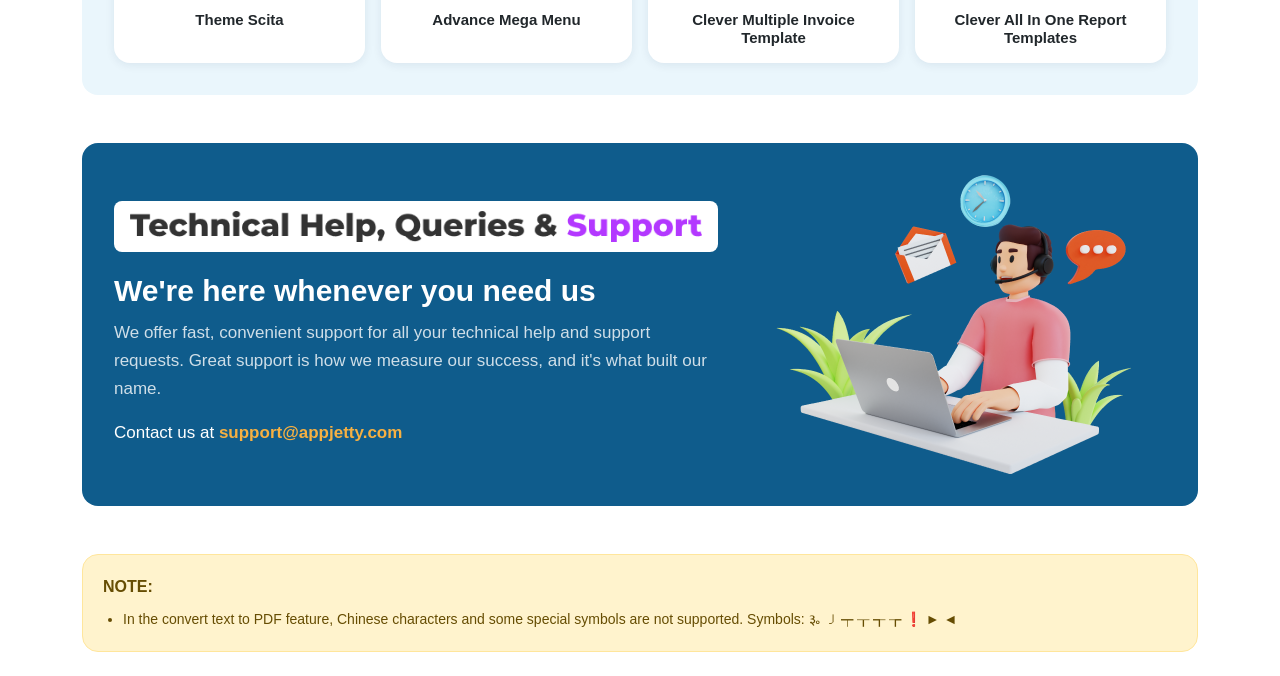
==== commit 75538f18: "[FIX] Css Issue" ====
--- a/biztech_report_template/static/description/index.html
+++ b/biztech_report_template/static/description/index.html
@@ -3,229 +3,252 @@
 <head>
   <meta charset="UTF-8">
   <meta name="viewport" content="width=device-width, initial-scale=1.0">
-  <link href="https://cdn.jsdelivr.net/npm/bootstrap@5.3.3/dist/css/bootstrap.min.css" rel="stylesheet" integrity="sha384-QWTKZyjpPEjISv5WaRU9OFeRpok6YctnYmDr5pNlyT2bRjXh0JMhjY6hW+ALEwIH" crossorigin="anonymous">
-  <script src="https://cdn.jsdelivr.net/npm/bootstrap@5.3.3/dist/js/bootstrap.bundle.min.js" integrity="sha384-YvpcrYf0tY3lHB60NNkmXc5s9fDVZLESaAA55NDzOxhy9GkcIdslK1eN7N6jIeHz" crossorigin="anonymous"></script>
+  <link href="https://cdn.jsdelivr.net/npm/bootstrap@5.0.2/dist/css/bootstrap.min.css" rel="stylesheet" integrity="sha384-EVSTQN3/azprG1Anm3QDgpJLIm9Nao0Yz1ztcQTwFspd3yD65VohhpuuCOmLASjC" crossorigin="anonymous">
   <title>Clever Multiple Invoice Template</title>
+  <style>
+    .brt-wrap{font-family:sans-serif;color:#21272b;line-height:1.5}
+    .brt-sec{margin:0 0 48px}
+    .brt-band{border-radius:16px;padding:32px;margin:0 0 48px}
+    .brt-band--light{background:#eaf6fc}
+    .brt-band--dark{background:#0f5c8c;color:#fff}
+    .brt-h1{font-size:40px;font-weight:700;line-height:1.15;margin:0 0 16px}
+    .brt-h1 em{color:#f6b042;font-style:normal}
+    .brt-h2{font-size:30px;font-weight:700;color:#0b2a4a;line-height:1.2;margin:0 0 10px}
+    .brt-band--dark .brt-h2{color:#fff}
+    .brt-h4{font-size:18px;font-weight:700;color:#21272b;margin:0 0 8px}
+    .brt-lead{font-size:17px;line-height:28px;color:#555;margin:0 0 16px}
+    .brt-band--dark .brt-lead{color:rgba(255,255,255,.8)}
+    .brt-muted{font-size:15px;line-height:25px;color:#555;margin:0}
+    .brt-center{text-align:center}
+    .brt-narrow{max-width:760px;margin:0 auto}
+    .brt-tag{display:inline-block;border-radius:30px;padding:7px 16px;font-size:14px;font-weight:700;margin:0 0 12px}
+    .brt-tag--blue{background:#1688c8;color:#fff}
+    .brt-tag--amber{background:#f6b042;color:#0b2a4a}
+    .brt-tag--navy{background:#0f5c8c;color:#fff}
+    .brt-hero-tag{display:inline-flex;align-items:center;flex-wrap:wrap;gap:8px;background:#f6b042;color:#0b2a4a;border:2px solid #fff;border-radius:30px;padding:8px 18px 8px 8px;font-size:15px;font-weight:700;margin:0 0 20px}
+    .brt-hero-tag b{background:#0b2a4a;color:#fff;border-radius:30px;padding:6px 14px}
+    .brt-stat{background:rgba(255,255,255,.1);border:1px solid rgba(255,255,255,.15);border-radius:12px;padding:16px 8px;text-align:center;height:100%}
+    .brt-stat b{display:block;font-size:30px;font-weight:700;color:#f6b042;line-height:1.1}
+    .brt-stat span{font-size:14px;color:rgba(255,255,255,.8)}
+    .brt-card{background:#fff;border-radius:12px;padding:24px;height:100%;box-shadow:0 2px 10px rgba(11,42,74,.08)}
+    .brt-shot{background:#fff;border-radius:16px;padding:12px;box-shadow:0 2px 14px rgba(11,42,74,.1);margin:0 auto}
+    .brt-img{display:block;width:100%;height:auto;border-radius:8px;border:1px solid #e4edf2}
+    .brt-ico{display:inline-flex;align-items:center;justify-content:center;width:48px;height:48px;border-radius:50%;background:#0f5c8c;color:#fff;font-size:20px;font-weight:700;margin:0 0 14px}
+    .brt-ico-lg{font-size:34px;line-height:1;margin:0 0 10px}
+    .brt-pill{display:flex;align-items:center;justify-content:center;gap:10px;background:#fff;border:1px solid #d7e8f2;border-radius:30px;padding:14px 20px;font-size:16px;font-weight:600;color:#0b2a4a;height:100%}
+    .brt-pill i{font-size:24px;line-height:1;font-style:normal}
+    .brt-chip{display:inline-block;background:#fff;border:1px solid #d7e8f2;border-radius:30px;padding:9px 16px;font-size:14px;font-weight:600;color:#0b2a4a;margin:4px}
+    .brt-chip i{color:#1688c8;font-weight:700;font-style:normal;margin-right:6px}
+    .brt-gal{background:#fff;border-radius:12px;height:100%;overflow:hidden;box-shadow:0 2px 10px rgba(11,42,74,.08)}
+    .brt-gal-top{background:#eaf6fc;padding:12px 12px 0}
+    .brt-gal-body{display:flex;align-items:center;justify-content:space-between;gap:10px;padding:16px 20px}
+    .brt-gal-body h4{font-size:18px;font-weight:700;margin:0}
+    .brt-gal-body p{font-size:14px;color:#555;margin:0}
+    .brt-gal-tag{background:#0f5c8c;color:#fff;border-radius:30px;padding:6px 14px;font-size:13px;font-weight:600;white-space:nowrap}
+    .brt-feat{display:flex;align-items:center;gap:14px;background:rgba(255,255,255,.1);border:1px solid rgba(255,255,255,.15);border-radius:10px;padding:14px;height:100%}
+    .brt-feat b{display:inline-flex;align-items:center;justify-content:center;width:40px;height:40px;border-radius:50%;background:#f6b042;color:#0b2a4a;font-size:15px;font-weight:700;flex:0 0 40px}
+    .brt-feat span{font-size:16px;font-weight:600}
+    .brt-cap{font-size:15px;font-weight:700;color:#0b2a4a;text-align:center;margin:12px 0 2px}
+    .brt-dep{background:#fff;border:1px solid #e4edf2;border-radius:16px;padding:22px;height:100%}
+    .brt-dep h4{font-size:18px;font-weight:700;color:#1688c8;margin:0 0 14px}
+    .brt-code{background:#0b2a4a;border-radius:8px;padding:12px 14px;margin:0 0 8px}
+    .brt-code code{color:#fff;font-size:13px;word-break:break-word}
+    .brt-or{text-align:center;font-size:13px;font-weight:600;color:#777;margin:0 0 8px}
+    .brt-app{display:block;background:#fff;border-radius:16px;padding:16px;height:100%;text-align:center;text-decoration:none;box-shadow:0 2px 10px rgba(11,42,74,.08)}
+    .brt-app img{display:block;max-width:110px;height:auto;margin:0 auto}
+    .brt-app h5{font-size:15px;font-weight:700;color:#21272b;margin:12px 0 0}
+    .brt-sup-logo{display:inline-block;background:#fff;border-radius:8px;padding:10px 16px;margin:0 0 14px}
+    .brt-sup-logo img{display:block;max-width:100%;height:auto}
+    .brt-mail{color:#f6b042;font-weight:700}
+    .brt-note{background:#fff3cd;border:1px solid #ffe69c;border-radius:16px;padding:20px}
+    .brt-note p{font-weight:700;color:#664d03;margin:0 0 8px}
+    .brt-note ul{margin:0;padding-left:20px}
+    .brt-note li{font-size:14px;line-height:24px;color:#664d03}
+    @media(max-width:767px){
+      .brt-band{padding:22px 18px}
+      .brt-h1{font-size:28px}
+      .brt-h2{font-size:23px}
+      .brt-gal-body{flex-direction:column;align-items:flex-start}
+    }
+  </style>
 </head>
 <body>
-    <div class="container py-4">
+  <div class="container py-4">
 
 <!-- ============ COPY FROM HERE INTO ODOO STORE (container-fluid) ============ -->
-<div class="container-fluid px-0">
+<div class="container-fluid px-0 brt-wrap">
 
   <!-- ===================== HERO ===================== -->
-  <section class="rounded-4 overflow-hidden mb-5 text-white" style="background-color: #0f5c8c;">
-    <div class="row g-0 align-items-center p-4 p-md-5">
-      <div class="col-12 col-lg-7 text-center text-lg-start pe-lg-5">
-        <div class="d-flex flex-wrap gap-2 justify-content-center justify-content-lg-start mb-4">
-          <span class="badge rounded-pill d-inline-flex align-items-center flex-wrap justify-content-center gap-2 ps-2 pe-4 py-2 fs-6 fw-bold text-wrap shadow-lg border border-2 border-white" style="background-color: #f6b042; color: #0b2a4a;">
-            <span class="badge rounded-pill px-3 py-2 text-white" style="background-color: #0b2a4a;">✦ NEW</span>
-            <span class="text-nowrap">Odoo 20 ·</span>
-            <span class="text-nowrap">Brand-New, Stunning Invoice Designs</span>
-          </span>
-        </div>
-        <h1 class="display-4 fw-bold lh-sm mb-3">Invoices that look as <span style="color: #f6b042;">professional</span> as your business.</h1>
-        <p class="lead mb-4" style="color: rgba(255,255,255,0.8);">Clever Multiple Invoice Template for Odoo 20 gives every Customer Invoice, Credit Note, Vendor Bill and Refund a modern, polished look. Six templates have been redesigned with cleaner tables, sharper typography and a clear visual hierarchy, so customers see a brand they can trust.</p>
-        <div class="row row-cols-2 row-cols-md-4 g-2 mb-2">
-          <div class="col">
-            <div class="rounded-3 py-3 px-2 text-center h-100" style="background-color: rgba(255,255,255,0.1); border: 1px solid rgba(255,255,255,0.15);">
-              <div class="fs-2 fw-bold" style="color: #f6b042;">6</div>
-              <span class="fs-6" style="color: rgba(255,255,255,0.8);">Templates</span>
+  <section class="brt-band brt-band--dark">
+    <div class="row align-items-center">
+      <div class="col-12 col-lg-7">
+        <span class="brt-hero-tag">
+          <b>&#10022; NEW</b>
+          <span>Odoo 20 &middot;</span>
+          <span>Brand-New, Stunning Invoice Designs</span>
+        </span>
+        <h1 class="brt-h1">Invoices that look as <em>professional</em> as your business.</h1>
+        <p class="brt-lead">Clever Multiple Invoice Template for Odoo 20 gives every Customer Invoice, Credit Note, Vendor Bill and Refund a modern, polished look. Six templates have been redesigned with cleaner tables, sharper typography and a clear visual hierarchy, so customers see a brand they can trust.</p>
+        <div class="row g-3">
+          <div class="col-6 col-md-3">
+            <div class="brt-stat"><b>6</b><span>Templates</span></div>
+          </div>
+          <div class="col-6 col-md-3">
+            <div class="brt-stat"><b>1:1</b><span>Per Customer</span></div>
+          </div>
+          <div class="col-6 col-md-3">
+            <div class="brt-stat"><b>RTL</b><span>Ready</span></div>
+          </div>
+          <div class="col-6 col-md-3">
+            <div class="brt-stat"><b>A&rarr;&atilde;</b><span>Multi-language</span></div>
+          </div>
+        </div>
+      </div>
+      <div class="col-12 col-lg-5">
+        <div class="brt-shot" style="max-width:420px;">
+          <img src="images/bold.png" class="brt-img" alt="Bold invoice template - Odoo 20" loading="lazy">
+        </div>
+      </div>
+    </div>
+  </section>
+
+  <!-- ===================== WHAT'S NEW ===================== -->
+  <section class="brt-sec">
+    <div class="brt-center" style="margin:0 0 28px;">
+      <span class="brt-tag brt-tag--blue">What's new in v20</span>
+      <h2 class="brt-h2">Re-engineered for a modern invoice experience</h2>
+      <p class="brt-lead brt-narrow">We rebuilt every invoice template from the ground up to follow current design trends. Every feature you rely on in v19 is still here; it just looks a lot better.</p>
+    </div>
+    <div class="row g-3">
+      <div class="col-12 col-md-6 col-lg-3">
+        <div class="brt-card">
+          <span class="brt-ico">Aa</span>
+          <h4 class="brt-h4">Modern Typography</h4>
+          <p class="brt-muted">Balanced font scale, generous white space and clear labels that are easy to read on screen and on paper.</p>
+        </div>
+      </div>
+      <div class="col-12 col-md-6 col-lg-3">
+        <div class="brt-card">
+          <span class="brt-ico">&#9638;</span>
+          <h4 class="brt-h4">Cleaner Line Tables</h4>
+          <p class="brt-muted">Aligned numeric columns and product thumbnails help customers scan long invoices quickly.</p>
+        </div>
+      </div>
+      <div class="col-12 col-md-6 col-lg-3">
+        <div class="brt-card">
+          <span class="brt-ico">&#8721;</span>
+          <h4 class="brt-h4">Totals That Stand Out</h4>
+          <p class="brt-muted">Grand total, tax breakdown and amount due get strong visual emphasis, so nobody misses them.</p>
+        </div>
+      </div>
+      <div class="col-12 col-md-6 col-lg-3">
+        <div class="brt-card">
+          <span class="brt-ico">&#10003;</span>
+          <h4 class="brt-h4">Print &amp; PDF Perfect</h4>
+          <p class="brt-muted">Pixel-tuned headers and footers render consistently in print, PDF exports and email attachments.</p>
+        </div>
+      </div>
+    </div>
+  </section>
+
+  <!-- ===================== SUPPORTED DOCUMENTS ===================== -->
+  <section class="brt-band brt-band--light brt-center">
+    <h3 class="brt-h2">One app. Every billing document.</h3>
+    <p class="brt-lead" style="margin:0 0 24px;">Apply consistent, branded styling across all of your accounting documents.</p>
+    <div class="row g-3" style="max-width:760px;margin:0 auto;">
+      <div class="col-12 col-md-6">
+        <div class="brt-pill"><i>&#128196;</i><span>Customer Invoices</span></div>
+      </div>
+      <div class="col-12 col-md-6">
+        <div class="brt-pill"><i>&#8617;</i><span>Credit Notes</span></div>
+      </div>
+      <div class="col-12 col-md-6">
+        <div class="brt-pill"><i>&#129534;</i><span>Vendor Bills</span></div>
+      </div>
+      <div class="col-12 col-md-6">
+        <div class="brt-pill"><i>&#128179;</i><span>Vendor Refunds</span></div>
+      </div>
+    </div>
+  </section>
+
+  <!-- ===================== TEMPLATE GALLERY ===================== -->
+  <section class="brt-sec">
+    <div class="brt-center" style="margin:0 0 28px;">
+      <span class="brt-tag brt-tag--amber">Template Gallery</span>
+      <h2 class="brt-h2">Pick a style. Make it yours.</h2>
+      <p class="brt-lead brt-narrow" style="margin:0 0 8px;">You can customize every template's font size, font colour, company logo and more before you send an invoice to a customer.</p>
+      <p class="brt-lead brt-narrow" style="margin:0;">The template set on the invoice wins. If none is set there, the customer's template is used, then the company default. Without any of those, Contemporary is used.</p>
+    </div>
+    <div class="row g-3">
+      <div class="col-12 col-md-6 col-lg-4">
+        <div class="brt-gal">
+          <div class="brt-gal-top"><img src="images/bold.png" class="brt-img" alt="Bold Template" loading="lazy"></div>
+          <div class="brt-gal-body">
+            <div>
+              <h4>Bold</h4>
+              <p>Vivid header band, confident totals</p>
             </div>
-          </div>
-          <div class="col">
-            <div class="rounded-3 py-3 px-2 text-center h-100" style="background-color: rgba(255,255,255,0.1); border: 1px solid rgba(255,255,255,0.15);">
-              <div class="fs-2 fw-bold" style="color: #f6b042;">1:1</div>
-              <span class="fs-6" style="color: rgba(255,255,255,0.8);">Per Customer</span>
+            <span class="brt-gal-tag">Striking</span>
+          </div>
+        </div>
+      </div>
+      <div class="col-12 col-md-6 col-lg-4">
+        <div class="brt-gal">
+          <div class="brt-gal-top"><img src="images/classic.png" class="brt-img" alt="Classic Template" loading="lazy"></div>
+          <div class="brt-gal-body">
+            <div>
+              <h4>Classic</h4>
+              <p>Timeless, familiar business layout</p>
             </div>
-          </div>
-          <div class="col">
-            <div class="rounded-3 py-3 px-2 text-center h-100" style="background-color: rgba(255,255,255,0.1); border: 1px solid rgba(255,255,255,0.15);">
-              <div class="fs-2 fw-bold" style="color: #f6b042;">RTL</div>
-              <span class="fs-6" style="color: rgba(255,255,255,0.8);">Ready</span>
+            <span class="brt-gal-tag">Timeless</span>
+          </div>
+        </div>
+      </div>
+      <div class="col-12 col-md-6 col-lg-4">
+        <div class="brt-gal">
+          <div class="brt-gal-top"><img src="images/corporate.png" class="brt-img" alt="Corporate Template" loading="lazy"></div>
+          <div class="brt-gal-body">
+            <div>
+              <h4>Corporate</h4>
+              <p>Structured grid, enterprise-ready</p>
             </div>
-          </div>
-          <div class="col">
-            <div class="rounded-3 py-3 px-2 text-center h-100" style="background-color: rgba(255,255,255,0.1); border: 1px solid rgba(255,255,255,0.15);">
-              <div class="fs-2 fw-bold" style="color: #f6b042;">A→ã</div>
-              <span class="fs-6" style="color: rgba(255,255,255,0.8);">Multi-language</span>
+            <span class="brt-gal-tag">Professional</span>
+          </div>
+        </div>
+      </div>
+      <div class="col-12 col-md-6 col-lg-4">
+        <div class="brt-gal">
+          <div class="brt-gal-top"><img src="images/modern.png" class="brt-img" alt="Modern Template" loading="lazy"></div>
+          <div class="brt-gal-body">
+            <div>
+              <h4>Modern</h4>
+              <p>Minimal lines, airy and contemporary</p>
             </div>
-          </div>
-        </div>
-      </div>
-      <div class="col-12 col-lg-5 mt-5 mt-lg-0">
-        <div class="bg-white rounded-4 shadow-lg p-2 p-md-3 mx-auto" style="max-width: 420px;">
-          <img src="images/bold.png" class="img-fluid rounded-3 border" alt="Bold invoice template - Odoo 20" loading="lazy">
-        </div>
-      </div>
-    </div>
-  </section>
-
-  <!-- ===================== WHAT'S NEW ===================== -->
-  <section class="mb-5 px-2">
-    <div class="text-center mb-4">
-      <span class="badge rounded-pill px-3 py-2 mb-3 fs-6 text-white" style="background-color: #1688c8;">What's new in v20</span>
-      <h2 class="display-6 fw-bold mb-2" style="color: #0b2a4a;">Re-engineered for a modern invoice experience</h2>
-      <p class="text-body-secondary fs-5 mx-auto mb-0" style="max-width: 720px;">We rebuilt every invoice template from the ground up to follow current design trends. Every feature you rely on in v19 is still here; it just looks a lot better.</p>
-    </div>
-    <div class="row g-4">
-      <div class="col-12 col-md-6 col-lg-3">
-        <div class="card border-0 shadow-sm rounded-4 h-100">
-          <div class="card-body p-4">
-            <span class="d-inline-flex align-items-center justify-content-center rounded-circle text-white fw-bold mb-3" style="width: 48px; height: 48px; background-color: #0f5c8c;">Aa</span>
-            <h4 class="fw-bold">Modern Typography</h4>
-            <p class="text-body-secondary fs-6 mb-0">Balanced font scale, generous white space and clear labels that are easy to read on screen and on paper.</p>
-          </div>
-        </div>
-      </div>
-      <div class="col-12 col-md-6 col-lg-3">
-        <div class="card border-0 shadow-sm rounded-4 h-100">
-          <div class="card-body p-4">
-            <span class="d-inline-flex align-items-center justify-content-center rounded-circle text-white fw-bold mb-3" style="width: 48px; height: 48px; background-color: #0f5c8c;">▦</span>
-            <h4 class="fw-bold">Cleaner Line Tables</h4>
-            <p class="text-body-secondary fs-6 mb-0">Aligned numeric columns and product thumbnails help customers scan long invoices quickly.</p>
-          </div>
-        </div>
-      </div>
-      <div class="col-12 col-md-6 col-lg-3">
-        <div class="card border-0 shadow-sm rounded-4 h-100">
-          <div class="card-body p-4">
-            <span class="d-inline-flex align-items-center justify-content-center rounded-circle text-white fw-bold mb-3" style="width: 48px; height: 48px; background-color: #0f5c8c;">∑</span>
-            <h4 class="fw-bold">Totals That Stand Out</h4>
-            <p class="text-body-secondary fs-6 mb-0">Grand total, tax breakdown and amount due get strong visual emphasis, so nobody misses them.</p>
-          </div>
-        </div>
-      </div>
-      <div class="col-12 col-md-6 col-lg-3">
-        <div class="card border-0 shadow-sm rounded-4 h-100">
-          <div class="card-body p-4">
-            <span class="d-inline-flex align-items-center justify-content-center rounded-circle text-white fw-bold mb-3" style="width: 48px; height: 48px; background-color: #0f5c8c;">✓</span>
-            <h4 class="fw-bold">Print &amp; PDF Perfect</h4>
-            <p class="text-body-secondary fs-6 mb-0">Pixel-tuned headers and footers render consistently in print, PDF exports and email attachments.</p>
-          </div>
-        </div>
-      </div>
-    </div>
-  </section>
-
-  <!-- ===================== SUPPORTED DOCUMENTS ===================== -->
-  <section class="rounded-4 p-4 p-md-5 mb-5 text-center" style="background-color: #eaf6fc;">
-    <h3 class="display-6 fw-bold mb-2" style="color: #0b2a4a;">One app. Every billing document.</h3>
-    <p class="text-body-secondary fs-5 mb-4">Apply consistent, branded styling across all of your accounting documents.</p>
-    <div class="row row-cols-1 row-cols-md-2 g-3 g-md-4 mx-auto" style="max-width: 760px;">
-      <div class="col">
-        <div class="d-flex align-items-center justify-content-center gap-2 gap-md-3 h-100 rounded-pill bg-white border shadow-sm px-3 px-md-4 py-3 fs-5 fw-semibold text-nowrap" style="color: #0b2a4a;">
-          <span class="fs-3 lh-1">📄</span><span>Customer Invoices</span>
-        </div>
-      </div>
-      <div class="col">
-        <div class="d-flex align-items-center justify-content-center gap-2 gap-md-3 h-100 rounded-pill bg-white border shadow-sm px-3 px-md-4 py-3 fs-5 fw-semibold text-nowrap" style="color: #0b2a4a;">
-          <span class="fs-3 lh-1">↩</span><span>Credit Notes</span>
-        </div>
-      </div>
-      <div class="col">
-        <div class="d-flex align-items-center justify-content-center gap-2 gap-md-3 h-100 rounded-pill bg-white border shadow-sm px-3 px-md-4 py-3 fs-5 fw-semibold text-nowrap" style="color: #0b2a4a;">
-          <span class="fs-3 lh-1">🧾</span><span>Vendor Bills</span>
-        </div>
-      </div>
-      <div class="col">
-        <div class="d-flex align-items-center justify-content-center gap-2 gap-md-3 h-100 rounded-pill bg-white border shadow-sm px-3 px-md-4 py-3 fs-5 fw-semibold text-nowrap" style="color: #0b2a4a;">
-          <span class="fs-3 lh-1">💳</span><span>Vendor Refunds</span>
-        </div>
-      </div>
-    </div>
-  </section>
-
-  <!-- ===================== TEMPLATE GALLERY ===================== -->
-  <section class="mb-5 px-2">
-    <div class="text-center mb-4">
-      <span class="badge rounded-pill px-3 py-2 mb-3 fs-6 text-dark" style="background-color: #f6b042;">Template Gallery</span>
-      <h2 class="display-6 fw-bold mb-2" style="color: #0b2a4a;">Pick a style. Make it yours.</h2>
-      <p class="text-body-secondary fs-5 mx-auto mb-1" style="max-width: 760px;">You can customize every template's font size, font colour, company logo and more before you send an invoice to a customer.</p>
-      <p class="text-body-secondary fs-5 mx-auto mb-0" style="max-width: 760px;">The template set on the invoice wins. If none is set there, the customer's template is used, then the company default. Without any of those, Contemporary is used.</p>
-    </div>
-    <div class="row g-4">
-      <div class="col-12 col-md-6 col-lg-4">
-        <div class="card border-0 shadow-sm rounded-4 h-100 overflow-hidden">
-          <div class="p-3 pb-0" style="background-color: #eaf6fc;">
-            <div class="rounded-top-3 border border-bottom-0 shadow-sm overflow-hidden bg-white"><img src="images/bold.png" class="img-fluid d-block w-100" alt="Bold Template" loading="lazy"></div>
-          </div>
-          <div class="card-body d-flex align-items-center justify-content-between">
+            <span class="brt-gal-tag">Trendy</span>
+          </div>
+        </div>
+      </div>
+      <div class="col-12 col-md-6 col-lg-4">
+        <div class="brt-gal">
+          <div class="brt-gal-top"><img src="images/polished.png" class="brt-img" alt="Polished Template" loading="lazy"></div>
+          <div class="brt-gal-body">
             <div>
-              <h4 class="fw-bold mb-0">Bold</h4>
-              <p class="text-body-secondary mb-0">Vivid header band, confident totals</p>
+              <h4>Polished</h4>
+              <p>Refined details with an elegant finish</p>
             </div>
-            <span class="badge rounded-pill fs-6 fw-semibold text-white shadow-sm px-3 py-2" style="background-color: #0f5c8c;">Striking</span>
-          </div>
-        </div>
-      </div>
-      <div class="col-12 col-md-6 col-lg-4">
-        <div class="card border-0 shadow-sm rounded-4 h-100 overflow-hidden">
-          <div class="p-3 pb-0" style="background-color: #eaf6fc;">
-            <div class="rounded-top-3 border border-bottom-0 shadow-sm overflow-hidden bg-white"><img src="images/classic.png" class="img-fluid d-block w-100" alt="Classic Template" loading="lazy"></div>
-          </div>
-          <div class="card-body d-flex align-items-center justify-content-between">
+            <span class="brt-gal-tag">Elegant</span>
+          </div>
+        </div>
+      </div>
+      <div class="col-12 col-md-6 col-lg-4">
+        <div class="brt-gal">
+          <div class="brt-gal-top"><img src="images/vintage.png" class="brt-img" alt="Vintage Template" loading="lazy"></div>
+          <div class="brt-gal-body">
             <div>
-              <h4 class="fw-bold mb-0">Classic</h4>
-              <p class="text-body-secondary mb-0">Timeless, familiar business layout</p>
+              <h4>Vintage</h4>
+              <p>Character-rich, heritage-inspired style</p>
             </div>
-            <span class="badge rounded-pill fs-6 fw-semibold text-white shadow-sm px-3 py-2" style="background-color: #0f5c8c;">Timeless</span>
-          </div>
-        </div>
-      </div>
-      <div class="col-12 col-md-6 col-lg-4">
-        <div class="card border-0 shadow-sm rounded-4 h-100 overflow-hidden">
-          <div class="p-3 pb-0" style="background-color: #eaf6fc;">
-            <div class="rounded-top-3 border border-bottom-0 shadow-sm overflow-hidden bg-white"><img src="images/corporate.png" class="img-fluid d-block w-100" alt="Corporate Template" loading="lazy"></div>
-          </div>
-          <div class="card-body d-flex align-items-center justify-content-between">
-            <div>
-              <h4 class="fw-bold mb-0">Corporate</h4>
-              <p class="text-body-secondary mb-0">Structured grid, enterprise-ready</p>
-            </div>
-            <span class="badge rounded-pill fs-6 fw-semibold text-white shadow-sm px-3 py-2" style="background-color: #0f5c8c;">Professional</span>
-          </div>
-        </div>
-      </div>
-      <div class="col-12 col-md-6 col-lg-4">
-        <div class="card border-0 shadow-sm rounded-4 h-100 overflow-hidden">
-          <div class="p-3 pb-0" style="background-color: #eaf6fc;">
-            <div class="rounded-top-3 border border-bottom-0 shadow-sm overflow-hidden bg-white"><img src="images/modern.png" class="img-fluid d-block w-100" alt="Modern Template" loading="lazy"></div>
-          </div>
-          <div class="card-body d-flex align-items-center justify-content-between">
-            <div>
-              <h4 class="fw-bold mb-0">Modern</h4>
-              <p class="text-body-secondary mb-0">Minimal lines, airy and contemporary</p>
-            </div>
-            <span class="badge rounded-pill fs-6 fw-semibold text-white shadow-sm px-3 py-2" style="background-color: #0f5c8c;">Trendy</span>
-          </div>
-        </div>
-      </div>
-      <div class="col-12 col-md-6 col-lg-4">
-        <div class="card border-0 shadow-sm rounded-4 h-100 overflow-hidden">
-          <div class="p-3 pb-0" style="background-color: #eaf6fc;">
-            <div class="rounded-top-3 border border-bottom-0 shadow-sm overflow-hidden bg-white"><img src="images/polished.png" class="img-fluid d-block w-100" alt="Polished Template" loading="lazy"></div>
-          </div>
-          <div class="card-body d-flex align-items-center justify-content-between">
-            <div>
-              <h4 class="fw-bold mb-0">Polished</h4>
-              <p class="text-body-secondary mb-0">Refined details with an elegant finish</p>
-            </div>
-            <span class="badge rounded-pill fs-6 fw-semibold text-white shadow-sm px-3 py-2" style="background-color: #0f5c8c;">Elegant</span>
-          </div>
-        </div>
-      </div>
-      <div class="col-12 col-md-6 col-lg-4">
-        <div class="card border-0 shadow-sm rounded-4 h-100 overflow-hidden">
-          <div class="p-3 pb-0" style="background-color: #eaf6fc;">
-            <div class="rounded-top-3 border border-bottom-0 shadow-sm overflow-hidden bg-white"><img src="images/vintage.png" class="img-fluid d-block w-100" alt="Vintage Template" loading="lazy"></div>
-          </div>
-          <div class="card-body d-flex align-items-center justify-content-between">
-            <div>
-              <h4 class="fw-bold mb-0">Vintage</h4>
-              <p class="text-body-secondary mb-0">Character-rich, heritage-inspired style</p>
-            </div>
-            <span class="badge rounded-pill fs-6 fw-semibold text-white shadow-sm px-3 py-2" style="background-color: #0f5c8c;">Retro</span>
+            <span class="brt-gal-tag">Retro</span>
           </div>
         </div>
       </div>
@@ -233,355 +256,312 @@
   </section>
 
   <!-- ===================== ONE TIME SETUP ===================== -->
-  <section class="mb-5 px-2">
-    <div class="row g-4 g-lg-5 align-items-center">
-      <div class="col-12 col-lg-6 text-center text-lg-start">
-        <span class="badge rounded-pill px-3 py-2 mb-3 fs-6 text-white" style="background-color: #1688c8;">One-time setup</span>
-        <h2 class="display-6 fw-bold mb-3" style="color: #0b2a4a;">Full control from a single settings page</h2>
-        <p class="text-body-secondary fs-5 mb-0">Everything lives under <strong>Default Report Settings</strong> on your company. Choose the default invoice template, report logo, base and background colours, company and customer name colours, report font and font size, footer style, watermark, product images and amount in words. Set it once and every invoice follows.</p>
-      </div>
-      <div class="col-12 col-lg-6">
-        <div class="bg-white rounded-4 shadow-sm border p-2 p-md-3 mx-auto" style="max-width: 560px;">
-          <img src="main-view.png" class="img-fluid rounded-3 border" alt="Default Report Settings on the company form" loading="lazy">
+  <section class="brt-sec">
+    <div class="row g-4 align-items-center">
+      <div class="col-12 col-lg-6">
+        <span class="brt-tag brt-tag--blue">One-time setup</span>
+        <h2 class="brt-h2">Full control from a single settings page</h2>
+        <p class="brt-lead" style="margin:0;">Everything lives under <strong>Default Report Settings</strong> on your company. Choose the default invoice template, report logo, base and background colours, company and customer name colours, report font and font size, footer style, watermark, product images and amount in words. Set it once and every invoice follows.</p>
+      </div>
+      <div class="col-12 col-lg-6">
+        <div class="brt-shot" style="max-width:560px;">
+          <img src="main-view.png" class="brt-img" alt="Default Report Settings on the company form" loading="lazy">
         </div>
       </div>
     </div>
   </section>
 
   <!-- ===================== PER CUSTOMER TEMPLATE ===================== -->
-  <section class="rounded-4 p-4 p-md-5 mb-5" style="background-color: #eaf6fc;">
-    <div class="row g-4 g-lg-5 align-items-center">
-      <div class="col-12 col-lg-6 order-lg-2 text-center text-lg-start">
-        <span class="badge rounded-pill px-3 py-2 mb-3 fs-6 text-dark" style="background-color: #f6b042;">Per customer</span>
-        <h2 class="display-6 fw-bold mb-3" style="color: #0b2a4a;">A different template for every customer</h2>
-        <p class="text-body-secondary fs-5 mb-0">Open any contact, go to <strong>Report Configuration</strong> and pick the invoice template that suits them. That choice overrides the company default, so each customer always receives the layout you chose for them.</p>
+  <section class="brt-band brt-band--light">
+    <div class="row g-4 align-items-center">
+      <div class="col-12 col-lg-6 order-lg-2">
+        <span class="brt-tag brt-tag--amber">Per customer</span>
+        <h2 class="brt-h2">A different template for every customer</h2>
+        <p class="brt-lead" style="margin:0;">Open any contact, go to <strong>Report Configuration</strong> and pick the invoice template that suits them. That choice overrides the company default, so each customer always receives the layout you chose for them.</p>
       </div>
       <div class="col-12 col-lg-6 order-lg-1">
-        <div class="bg-white rounded-4 shadow p-2 p-md-3 mx-auto" style="max-width: 560px;">
-          <img src="partner_template.png" class="img-fluid rounded-3 border" alt="Invoice template selected on a customer" loading="lazy">
+        <div class="brt-shot" style="max-width:560px;">
+          <img src="partner_template.png" class="brt-img" alt="Invoice template selected on a customer" loading="lazy">
         </div>
       </div>
     </div>
   </section>
 
   <!-- ===================== PAYMENT DETAILS ===================== -->
-  <section class="mb-5 px-2">
-    <div class="row g-4 g-lg-5 align-items-center">
-      <div class="col-12 col-lg-6 text-center text-lg-start">
-        <span class="badge rounded-pill px-3 py-2 mb-3 fs-6 text-white" style="background-color: #1688c8;">Payment clarity</span>
-        <h2 class="display-6 fw-bold mb-3" style="color: #0b2a4a;">Show payments right on the invoice</h2>
-        <p class="text-body-secondary fs-5 mb-0">Print the payment terms, the payment status and a clear breakdown of untaxed amount, taxes and total, with the amount in words underneath. Payment terms and payment descriptions can be switched on or off, so customers see exactly what is still outstanding.</p>
-      </div>
-      <div class="col-12 col-lg-6">
-        <div class="bg-white rounded-4 shadow-sm border p-2 p-md-3 mx-auto" style="max-width: 560px;">
-          <img src="images/payment-details.png" class="img-fluid rounded-3 border" alt="Payment details and totals on an invoice" loading="lazy">
+  <section class="brt-sec">
+    <div class="row g-4 align-items-center">
+      <div class="col-12 col-lg-6">
+        <span class="brt-tag brt-tag--blue">Payment clarity</span>
+        <h2 class="brt-h2">Show payments right on the invoice</h2>
+        <p class="brt-lead" style="margin:0;">Print the payment terms, the payment status and a clear breakdown of untaxed amount, taxes and total, with the amount in words underneath. Payment terms and payment descriptions can be switched on or off, so customers see exactly what is still outstanding.</p>
+      </div>
+      <div class="col-12 col-lg-6">
+        <div class="brt-shot" style="max-width:560px;">
+          <img src="images/payment-details.png" class="brt-img" alt="Payment details and totals on an invoice" loading="lazy">
         </div>
       </div>
     </div>
   </section>
 
   <!-- ===================== WATERMARK ===================== -->
-  <section class="rounded-4 p-4 p-md-5 mb-5" style="background-color: #eaf6fc;">
-    <div class="row g-4 g-lg-5 align-items-center">
-      <div class="col-12 text-center">
-        <span class="badge rounded-pill px-3 py-2 mb-3 fs-6 text-white" style="background-color: #1688c8;">Brand protection</span>
-        <h2 class="display-6 fw-bold mb-3" style="color: #0b2a4a;">Watermark your invoices</h2>
-        <p class="text-body-secondary fs-5 mb-4 mx-auto" style="max-width: 760px;">Give every document a professional touch. Print your own text, the document status or your company logo as a subtle watermark, with full control over the watermark text, its font size and its colour.</p>
-        <div class="d-flex flex-wrap justify-content-center gap-2 gap-md-3 mx-auto" style="max-width: 900px;">
-          <span class="bg-white rounded-pill shadow-sm border px-3 py-2 fs-6 fw-semibold" style="color: #0b2a4a;"><span class="fw-bold me-2" style="color: #1688c8;">✓</span>Custom watermark text</span>
-          <span class="bg-white rounded-pill shadow-sm border px-3 py-2 fs-6 fw-semibold" style="color: #0b2a4a;"><span class="fw-bold me-2" style="color: #1688c8;">✓</span>Watermark font size</span>
-          <span class="bg-white rounded-pill shadow-sm border px-3 py-2 fs-6 fw-semibold" style="color: #0b2a4a;"><span class="fw-bold me-2" style="color: #1688c8;">✓</span>Watermark colour</span>
-          <span class="bg-white rounded-pill shadow-sm border px-3 py-2 fs-6 fw-semibold" style="color: #0b2a4a;"><span class="fw-bold me-2" style="color: #1688c8;">✓</span>Company logo</span>
-          <span class="bg-white rounded-pill shadow-sm border px-3 py-2 fs-6 fw-semibold" style="color: #0b2a4a;"><span class="fw-bold me-2" style="color: #1688c8;">✓</span>Document status, e.g. <em>Posted</em></span>
-        </div>
-      </div>
-    </div>
-    <div class="row g-4 mt-2 justify-content-center">
-      <div class="col-12 col-md-4">
-        <div class="bg-white rounded-4 shadow-sm p-2 p-md-3 h-100">
-          <img src="images/watermark-text.png" class="img-fluid rounded-3 border" alt="Text watermark on an invoice" loading="lazy">
-          <p class="fw-bold text-center mt-3 mb-1" style="color: #0b2a4a;">Text watermark</p>
-        </div>
-      </div>
-      <div class="col-12 col-md-4">
-        <div class="bg-white rounded-4 shadow-sm p-2 p-md-3 h-100">
-          <img src="images/watermark-status.png" class="img-fluid rounded-3 border" alt="Status watermark on an invoice" loading="lazy">
-          <p class="fw-bold text-center mt-3 mb-1" style="color: #0b2a4a;">Status watermark</p>
-        </div>
-      </div>
-      <div class="col-12 col-md-4">
-        <div class="bg-white rounded-4 shadow-sm p-2 p-md-3 h-100">
-          <img src="images/watermark-logo.png" class="img-fluid rounded-3 border" alt="Logo watermark on an invoice" loading="lazy">
-          <p class="fw-bold text-center mt-3 mb-1" style="color: #0b2a4a;">Logo watermark</p>
+  <section class="brt-band brt-band--light">
+    <div class="brt-center">
+      <span class="brt-tag brt-tag--blue">Brand protection</span>
+      <h2 class="brt-h2">Watermark your invoices</h2>
+      <p class="brt-lead brt-narrow" style="margin:0 0 20px;">Give every document a professional touch. Print your own text, the document status or your company logo as a subtle watermark, with full control over the watermark text, its font size and its colour.</p>
+      <div style="max-width:900px;margin:0 auto;">
+        <span class="brt-chip"><i>&#10003;</i>Custom watermark text</span>
+        <span class="brt-chip"><i>&#10003;</i>Watermark font size</span>
+        <span class="brt-chip"><i>&#10003;</i>Watermark colour</span>
+        <span class="brt-chip"><i>&#10003;</i>Company logo</span>
+        <span class="brt-chip"><i>&#10003;</i>Document status, e.g. <em>Posted</em></span>
+      </div>
+    </div>
+    <div class="row g-3" style="margin-top:20px;">
+      <div class="col-12 col-md-4">
+        <div class="brt-card" style="padding:12px;">
+          <img src="images/watermark-text.png" class="brt-img" alt="Text watermark on an invoice" loading="lazy">
+          <p class="brt-cap">Text watermark</p>
+        </div>
+      </div>
+      <div class="col-12 col-md-4">
+        <div class="brt-card" style="padding:12px;">
+          <img src="images/watermark-status.png" class="brt-img" alt="Status watermark on an invoice" loading="lazy">
+          <p class="brt-cap">Status watermark</p>
+        </div>
+      </div>
+      <div class="col-12 col-md-4">
+        <div class="brt-card" style="padding:12px;">
+          <img src="images/watermark-logo.png" class="brt-img" alt="Logo watermark on an invoice" loading="lazy">
+          <p class="brt-cap">Logo watermark</p>
         </div>
       </div>
     </div>
   </section>
 
   <!-- ===================== APPEND EXTRA CONTENT ===================== -->
-  <section class="mb-5 px-2">
-    <div class="text-center mb-4">
-      <h2 class="display-6 fw-bold mb-2" style="color: #0b2a4a;">Append extra content to invoices</h2>
-      <p class="text-body-secondary fs-5 mx-auto mb-0" style="max-width: 760px;">Need to include terms and conditions, brochures or promotions? Upload them as PDFs and the app appends them to the printed invoice automatically. You get one complete document, ready to send to a customer or supplier.</p>
-    </div>
-    <div class="row g-4 justify-content-center mx-auto" style="max-width: 920px;">
+  <section class="brt-sec">
+    <div class="brt-center" style="margin:0 0 28px;">
+      <h2 class="brt-h2">Append extra content to invoices</h2>
+      <p class="brt-lead brt-narrow" style="margin:0;">Need to include terms and conditions, brochures or promotions? Upload them as PDFs and the app appends them to the printed invoice automatically. You get one complete document, ready to send to a customer or supplier.</p>
+    </div>
+    <div class="row g-3" style="max-width:920px;margin:0 auto;">
       <div class="col-12 col-md-6">
-        <div class="bg-white rounded-4 shadow-sm border p-2 p-md-3 h-100">
-          <img src="images/extra-content-1.png" class="img-fluid rounded-3 border" alt="Report page 1 - invoice" loading="lazy">
-          <p class="fw-bold text-center mt-3 mb-1" style="color: #0b2a4a;">Page 1 · Invoice</p>
+        <div class="brt-card" style="padding:12px;">
+          <img src="images/extra-content-1.png" class="brt-img" alt="Report page 1 - invoice" loading="lazy">
+          <p class="brt-cap">Page 1 &middot; Invoice</p>
         </div>
       </div>
       <div class="col-12 col-md-6">
-        <div class="bg-white rounded-4 shadow-sm border p-2 p-md-3 h-100">
-          <img src="images/extra-content-2.png" class="img-fluid rounded-3 border" alt="Report page 2 - appended terms and conditions" loading="lazy">
-          <p class="fw-bold text-center mt-3 mb-1" style="color: #0b2a4a;">Page 2 · Appended Terms &amp; Conditions</p>
+        <div class="brt-card" style="padding:12px;">
+          <img src="images/extra-content-2.png" class="brt-img" alt="Report page 2 - appended terms and conditions" loading="lazy">
+          <p class="brt-cap">Page 2 &middot; Appended Terms &amp; Conditions</p>
         </div>
       </div>
     </div>
   </section>
 
   <!-- ===================== KEY FEATURES ===================== -->
-  <section class="rounded-4 p-4 p-md-5 mb-5 text-white" style="background-color: #0f5c8c;">
-    <div class="text-center mb-4">
-      <h2 class="display-6 fw-bold mb-2">Everything you need, built in</h2>
-      <p class="fs-5 mb-0" style="color: rgba(255,255,255,0.8);">Powerful controls with a one-time setup.</p>
+  <section class="brt-band brt-band--dark">
+    <div class="brt-center" style="margin:0 0 28px;">
+      <h2 class="brt-h2">Everything you need, built in</h2>
+      <p class="brt-lead" style="margin:0;">Powerful controls with a one-time setup.</p>
     </div>
     <div class="row g-3">
       <div class="col-12 col-md-6 col-lg-4">
-        <div class="d-flex align-items-center gap-3 rounded-3 p-3 h-100" style="background-color: rgba(255,255,255,0.1); border: 1px solid rgba(255,255,255,0.15);">
-          <span class="d-inline-flex align-items-center justify-content-center rounded-circle fw-bold text-dark flex-shrink-0" style="width: 40px; height: 40px; background-color: #f6b042;">01</span>
-          <span class="fw-semibold fs-5" style="font-weight: 600;">Manage Styles of All Invoice Fields</span>
-        </div>
-      </div>
-      <div class="col-12 col-md-6 col-lg-4">
-        <div class="d-flex align-items-center gap-3 rounded-3 p-3 h-100" style="background-color: rgba(255,255,255,0.1); border: 1px solid rgba(255,255,255,0.15);">
-          <span class="d-inline-flex align-items-center justify-content-center rounded-circle fw-bold text-dark flex-shrink-0" style="width: 40px; height: 40px; background-color: #f6b042;">02</span>
-          <span class="fw-semibold fs-5" style="font-weight: 600;">Six Invoice Template Styles</span>
-        </div>
-      </div>
-      <div class="col-12 col-md-6 col-lg-4">
-        <div class="d-flex align-items-center gap-3 rounded-3 p-3 h-100" style="background-color: rgba(255,255,255,0.1); border: 1px solid rgba(255,255,255,0.15);">
-          <span class="d-inline-flex align-items-center justify-content-center rounded-circle fw-bold text-dark flex-shrink-0" style="width: 40px; height: 40px; background-color: #f6b042;">03</span>
-          <span class="fw-semibold fs-5" style="font-weight: 600;">Colour Picker for Every Element</span>
-        </div>
-      </div>
-      <div class="col-12 col-md-6 col-lg-4">
-        <div class="d-flex align-items-center gap-3 rounded-3 p-3 h-100" style="background-color: rgba(255,255,255,0.1); border: 1px solid rgba(255,255,255,0.15);">
-          <span class="d-inline-flex align-items-center justify-content-center rounded-circle fw-bold text-dark flex-shrink-0" style="width: 40px; height: 40px; background-color: #f6b042;">04</span>
-          <span class="fw-semibold fs-5" style="font-weight: 600;">Configurable Invoice Templates</span>
-        </div>
-      </div>
-      <div class="col-12 col-md-6 col-lg-4">
-        <div class="d-flex align-items-center gap-3 rounded-3 p-3 h-100" style="background-color: rgba(255,255,255,0.1); border: 1px solid rgba(255,255,255,0.15);">
-          <span class="d-inline-flex align-items-center justify-content-center rounded-circle fw-bold text-dark flex-shrink-0" style="width: 40px; height: 40px; background-color: #f6b042;">05</span>
-          <span class="fw-semibold fs-5" style="font-weight: 600;">Invoice Template per Customer</span>
-        </div>
-      </div>
-      <div class="col-12 col-md-6 col-lg-4">
-        <div class="d-flex align-items-center gap-3 rounded-3 p-3 h-100" style="background-color: rgba(255,255,255,0.1); border: 1px solid rgba(255,255,255,0.15);">
-          <span class="d-inline-flex align-items-center justify-content-center rounded-circle fw-bold text-dark flex-shrink-0" style="width: 40px; height: 40px; background-color: #f6b042;">06</span>
-          <span class="fw-semibold fs-5" style="font-weight: 600;">Payment Details on the Invoice</span>
-        </div>
-      </div>
-      <div class="col-12 col-md-6 col-lg-4">
-        <div class="d-flex align-items-center gap-3 rounded-3 p-3 h-100" style="background-color: rgba(255,255,255,0.1); border: 1px solid rgba(255,255,255,0.15);">
-          <span class="d-inline-flex align-items-center justify-content-center rounded-circle fw-bold text-dark flex-shrink-0" style="width: 40px; height: 40px; background-color: #f6b042;">07</span>
-          <span class="fw-semibold fs-5" style="font-weight: 600;">Print Invoices in Various Languages</span>
-        </div>
-      </div>
-      <div class="col-12 col-md-6 col-lg-4">
-        <div class="d-flex align-items-center gap-3 rounded-3 p-3 h-100" style="background-color: rgba(255,255,255,0.1); border: 1px solid rgba(255,255,255,0.15);">
-          <span class="d-inline-flex align-items-center justify-content-center rounded-circle fw-bold text-dark flex-shrink-0" style="width: 40px; height: 40px; background-color: #f6b042;">08</span>
-          <span class="fw-semibold fs-5" style="font-weight: 600;">One Time Setup</span>
-        </div>
-      </div>
-      <div class="col-12 col-md-6 col-lg-4">
-        <div class="d-flex align-items-center gap-3 rounded-3 p-3 h-100" style="background-color: rgba(255,255,255,0.1); border: 1px solid rgba(255,255,255,0.15);">
-          <span class="d-inline-flex align-items-center justify-content-center rounded-circle fw-bold text-dark flex-shrink-0" style="width: 40px; height: 40px; background-color: #f6b042;">09</span>
-          <span class="fw-semibold fs-5" style="font-weight: 600;">Quick Support</span>
-        </div>
+        <div class="brt-feat"><b>01</b><span>Manage Styles of All Invoice Fields</span></div>
+      </div>
+      <div class="col-12 col-md-6 col-lg-4">
+        <div class="brt-feat"><b>02</b><span>Six Invoice Template Styles</span></div>
+      </div>
+      <div class="col-12 col-md-6 col-lg-4">
+        <div class="brt-feat"><b>03</b><span>Colour Picker for Every Element</span></div>
+      </div>
+      <div class="col-12 col-md-6 col-lg-4">
+        <div class="brt-feat"><b>04</b><span>Configurable Invoice Templates</span></div>
+      </div>
+      <div class="col-12 col-md-6 col-lg-4">
+        <div class="brt-feat"><b>05</b><span>Invoice Template per Customer</span></div>
+      </div>
+      <div class="col-12 col-md-6 col-lg-4">
+        <div class="brt-feat"><b>06</b><span>Payment Details on the Invoice</span></div>
+      </div>
+      <div class="col-12 col-md-6 col-lg-4">
+        <div class="brt-feat"><b>07</b><span>Print Invoices in Various Languages</span></div>
+      </div>
+      <div class="col-12 col-md-6 col-lg-4">
+        <div class="brt-feat"><b>08</b><span>One Time Setup</span></div>
+      </div>
+      <div class="col-12 col-md-6 col-lg-4">
+        <div class="brt-feat"><b>09</b><span>Quick Support</span></div>
       </div>
     </div>
   </section>
 
   <!-- ===================== PRODUCT IMAGES ===================== -->
-  <section class="mb-5 px-2">
-    <div class="row g-4 g-lg-5 align-items-center">
-      <div class="col-12 col-lg-6 text-center text-lg-start">
-        <span class="badge rounded-pill px-3 py-2 mb-3 fs-6 text-white" style="background-color: #1688c8;">Visual documents</span>
-        <h2 class="display-6 fw-bold mb-3" style="color: #0b2a4a;">Display product images on invoices</h2>
-        <p class="text-body-secondary fs-5 mb-0">Show customers the full picture. Switch on product images and every invoice line carries its product thumbnail, so each item is recognisable at a glance.</p>
-      </div>
-      <div class="col-12 col-lg-6">
-        <div class="bg-white rounded-4 shadow-sm border p-2 p-md-3 mx-auto" style="max-width: 460px;">
-          <img src="images/product-image.png" class="img-fluid rounded-3 border" alt="Product images on an invoice" loading="lazy">
+  <section class="brt-sec">
+    <div class="row g-4 align-items-center">
+      <div class="col-12 col-lg-6">
+        <span class="brt-tag brt-tag--blue">Visual documents</span>
+        <h2 class="brt-h2">Display product images on invoices</h2>
+        <p class="brt-lead" style="margin:0;">Show customers the full picture. Switch on product images and every invoice line carries its product thumbnail, so each item is recognisable at a glance.</p>
+      </div>
+      <div class="col-12 col-lg-6">
+        <div class="brt-shot" style="max-width:460px;">
+          <img src="images/product-image.png" class="brt-img" alt="Product images on an invoice" loading="lazy">
         </div>
       </div>
     </div>
   </section>
 
   <!-- ===================== RTL ===================== -->
-  <section class="rounded-4 p-4 p-md-5 mb-5" style="background-color: #eaf6fc;">
-    <div class="row g-4 g-lg-5 align-items-center">
-      <div class="col-12 col-lg-6 order-lg-2 text-center text-lg-start">
-        <span class="badge rounded-pill px-3 py-2 mb-3 fs-6 text-dark" style="background-color: #f6b042;">Global ready</span>
-        <h2 class="display-6 fw-bold mb-3" style="color: #0b2a4a;">Full RTL support</h2>
-        <p class="text-body-secondary fs-5 mb-0">Arabic, Hebrew, Persian and other right-to-left languages render correctly in every template. Layout, alignment, tables and totals flip automatically, so invoices read naturally in any region.</p>
+  <section class="brt-band brt-band--light">
+    <div class="row g-4 align-items-center">
+      <div class="col-12 col-lg-6 order-lg-2">
+        <span class="brt-tag brt-tag--amber">Global ready</span>
+        <h2 class="brt-h2">Full RTL support</h2>
+        <p class="brt-lead" style="margin:0;">Arabic, Hebrew, Persian and other right-to-left languages render correctly in every template. Layout, alignment, tables and totals flip automatically, so invoices read naturally in any region.</p>
       </div>
       <div class="col-12 col-lg-6 order-lg-1">
-        <div class="bg-white rounded-4 shadow p-2 p-md-3 mx-auto" style="max-width: 460px;">
-          <img src="images/rtl.png" class="img-fluid rounded-3 border" alt="RTL invoice template" loading="lazy">
+        <div class="brt-shot" style="max-width:460px;">
+          <img src="images/rtl.png" class="brt-img" alt="RTL invoice template" loading="lazy">
         </div>
       </div>
     </div>
   </section>
 
   <!-- ===================== AMOUNT IN WORDS ===================== -->
-  <section class="mb-5 px-2">
-    <div class="row g-4 g-lg-5 align-items-center">
-      <div class="col-12 col-lg-6 text-center text-lg-start">
-        <span class="badge rounded-pill px-3 py-2 mb-3 fs-6 text-white" style="background-color: #1688c8;">Multi-language</span>
-        <h2 class="display-6 fw-bold mb-3" style="color: #0b2a4a;">Amount in words</h2>
-        <p class="text-body-secondary fs-5 mb-0">Automatically convert the invoice total into words, in multiple languages. Your invoices are ready for finance teams, auditors and regional compliance needs.</p>
-      </div>
-      <div class="col-12 col-lg-6">
-        <div class="bg-white rounded-4 shadow-sm border p-2 p-md-3 mx-auto" style="max-width: 460px;">
-          <img src="images/amount-in-words.png" class="img-fluid rounded-3 border" alt="Amount in words on an invoice" loading="lazy">
+  <section class="brt-sec">
+    <div class="row g-4 align-items-center">
+      <div class="col-12 col-lg-6">
+        <span class="brt-tag brt-tag--blue">Multi-language</span>
+        <h2 class="brt-h2">Amount in words</h2>
+        <p class="brt-lead" style="margin:0;">Automatically convert the invoice total into words, in multiple languages. Your invoices are ready for finance teams, auditors and regional compliance needs.</p>
+      </div>
+      <div class="col-12 col-lg-6">
+        <div class="brt-shot" style="max-width:460px;">
+          <img src="images/amount-in-words.png" class="brt-img" alt="Amount in words on an invoice" loading="lazy">
         </div>
       </div>
     </div>
   </section>
 
   <!-- ===================== FOOTER / FONT / SIGNATURE ===================== -->
-  <section class="rounded-4 p-4 p-md-5 mb-5 text-center" style="background-color: #eaf6fc;">
-    <h2 class="display-6 fw-bold mb-2" style="color: #0b2a4a;">Multiple footers, fonts &amp; signature</h2>
-    <p class="text-body-secondary fs-5 mx-auto mb-4" style="max-width: 760px;">Finish every invoice with exactly the details your business needs. You never have to sign each document by hand again.</p>
-    <div class="row g-4">
-      <div class="col-12 col-md-4">
-        <div class="card border-0 shadow-sm rounded-4 h-100">
-          <div class="card-body p-4">
-            <div class="fs-1 mb-2">🏢</div>
-            <h4 class="fw-bold">Multiple Footer Options</h4>
-            <p class="text-body-secondary fs-6 mb-0">Choose a standard footer or a multi-column footer with full company address, VAT number, bank details, contacts and tagline.</p>
-          </div>
-        </div>
-      </div>
-      <div class="col-12 col-md-4">
-        <div class="card border-0 shadow-sm rounded-4 h-100">
-          <div class="card-body p-4">
-            <div class="fs-1 mb-2">🔤</div>
-            <h4 class="fw-bold">Font Size &amp; Family</h4>
-            <p class="text-body-secondary fs-6 mb-0">Fine-tune the typography to match your brand guidelines.</p>
-          </div>
-        </div>
-      </div>
-      <div class="col-12 col-md-4">
-        <div class="card border-0 shadow-sm rounded-4 h-100">
-          <div class="card-body p-4">
-            <div class="fs-1 mb-2">✍</div>
-            <h4 class="fw-bold">Digital Signature</h4>
-            <p class="text-body-secondary fs-6 mb-0">Add an authorised representative's signature to all invoices automatically.</p>
-          </div>
+  <section class="brt-band brt-band--light brt-center">
+    <h2 class="brt-h2">Multiple footers, fonts &amp; signature</h2>
+    <p class="brt-lead brt-narrow" style="margin:0 0 24px;">Finish every invoice with exactly the details your business needs. You never have to sign each document by hand again.</p>
+    <div class="row g-3">
+      <div class="col-12 col-md-4">
+        <div class="brt-card">
+          <div class="brt-ico-lg">&#127970;</div>
+          <h4 class="brt-h4">Multiple Footer Options</h4>
+          <p class="brt-muted">Choose a standard footer or a multi-column footer with full company address, VAT number, bank details, contacts and tagline.</p>
+        </div>
+      </div>
+      <div class="col-12 col-md-4">
+        <div class="brt-card">
+          <div class="brt-ico-lg">&#128292;</div>
+          <h4 class="brt-h4">Font Size &amp; Family</h4>
+          <p class="brt-muted">Fine-tune the typography to match your brand guidelines.</p>
+        </div>
+      </div>
+      <div class="col-12 col-md-4">
+        <div class="brt-card">
+          <div class="brt-ico-lg">&#9997;</div>
+          <h4 class="brt-h4">Digital Signature</h4>
+          <p class="brt-muted">Add an authorised representative's signature to all invoices automatically.</p>
         </div>
       </div>
     </div>
   </section>
 
   <!-- ===================== REQUIREMENTS ===================== -->
-  <section class="mb-5 px-2">
-    <div class="text-center mb-4">
-      <span class="badge rounded-pill px-3 py-2 mb-3 fs-6 text-white" style="background-color: #0f5c8c;">Before you install</span>
-      <h2 class="display-6 fw-bold mb-2" style="color: #0b2a4a;">Python dependencies</h2>
-      <p class="text-body-secondary fs-5 mb-0">Install these libraries on your server. Use <strong>wkhtmltopdf 0.12.x (with patched Qt)</strong> for the best rendering.</p>
-    </div>
-    <div class="row g-4">
-      <div class="col-12 col-md-4">
-        <div class="bg-white border rounded-4 shadow-sm p-4 h-100">
-          <h4 class="fw-bold mb-3" style="color: #1688c8;">img2pdf</h4>
-          <div class="rounded-3 p-3 mb-2" style="background-color: #0b2a4a;"><code class="text-white fs-6">sudo apt-get install python3-img2pdf</code></div>
-          <div class="text-center text-body-secondary fw-semibold mb-2">OR</div>
-          <div class="rounded-3 p-3" style="background-color: #0b2a4a;"><code class="text-white fs-6">sudo pip3 install img2pdf</code></div>
-        </div>
-      </div>
-      <div class="col-12 col-md-4">
-        <div class="bg-white border rounded-4 shadow-sm p-4 h-100">
-          <h4 class="fw-bold mb-3" style="color: #1688c8;">fpdf</h4>
-          <div class="rounded-3 p-3 mb-2" style="background-color: #0b2a4a;"><code class="text-white fs-6">sudo apt-get install python3-fpdf</code></div>
-          <div class="text-center text-body-secondary fw-semibold mb-2">OR</div>
-          <div class="rounded-3 p-3" style="background-color: #0b2a4a;"><code class="text-white fs-6">sudo pip3 install fpdf</code></div>
-        </div>
-      </div>
-      <div class="col-12 col-md-4">
-        <div class="bg-white border rounded-4 shadow-sm p-4 h-100">
-          <h4 class="fw-bold mb-3" style="color: #1688c8;">num2words</h4>
-          <div class="rounded-3 p-3 mb-2" style="background-color: #0b2a4a;"><code class="text-white fs-6">sudo apt-get install python3-num2words</code></div>
-          <div class="text-center text-body-secondary fw-semibold mb-2">OR</div>
-          <div class="rounded-3 p-3" style="background-color: #0b2a4a;"><code class="text-white fs-6">sudo pip3 install num2words</code></div>
+  <section class="brt-sec">
+    <div class="brt-center" style="margin:0 0 28px;">
+      <span class="brt-tag brt-tag--navy">Before you install</span>
+      <h2 class="brt-h2">Python dependencies</h2>
+      <p class="brt-lead" style="margin:0;">Install these libraries on your server. Use <strong>wkhtmltopdf 0.12.x (with patched Qt)</strong> for the best rendering.</p>
+    </div>
+    <div class="row g-3">
+      <div class="col-12 col-md-4">
+        <div class="brt-dep">
+          <h4>img2pdf</h4>
+          <div class="brt-code"><code>sudo apt-get install python3-img2pdf</code></div>
+          <div class="brt-or">OR</div>
+          <div class="brt-code" style="margin:0;"><code>sudo pip3 install img2pdf</code></div>
+        </div>
+      </div>
+      <div class="col-12 col-md-4">
+        <div class="brt-dep">
+          <h4>fpdf</h4>
+          <div class="brt-code"><code>sudo apt-get install python3-fpdf</code></div>
+          <div class="brt-or">OR</div>
+          <div class="brt-code" style="margin:0;"><code>sudo pip3 install fpdf</code></div>
+        </div>
+      </div>
+      <div class="col-12 col-md-4">
+        <div class="brt-dep">
+          <h4>num2words</h4>
+          <div class="brt-code"><code>sudo apt-get install python3-num2words</code></div>
+          <div class="brt-or">OR</div>
+          <div class="brt-code" style="margin:0;"><code>sudo pip3 install num2words</code></div>
         </div>
       </div>
     </div>
   </section>
 
   <!-- ===================== OUR APPS ===================== -->
-  <section class="rounded-4 p-4 p-md-5 mb-5 text-center" style="background-color: #eaf6fc;">
-    <h2 class="display-6 fw-bold mb-4" style="color: #0b2a4a;">Our Odoo eCommerce Apps</h2>
-    <div class="row g-4">
+  <section class="brt-band brt-band--light brt-center">
+    <h2 class="brt-h2" style="margin:0 0 24px;">Our Odoo eCommerce Apps</h2>
+    <div class="row g-3">
       <div class="col-6 col-md-3">
-        <a href="https://apps.odoo.com/apps/themes/20.0/theme_scita" target="_blank" class="text-decoration-none">
-          <div class="card border-0 shadow-sm rounded-4 h-100 p-3">
-            <img src="scita_theme_icon.png" class="img-fluid mx-auto" style="max-width: 120px;" alt="Theme Scita" loading="lazy">
-            <h5 class="fw-bold mt-3 mb-0 text-dark">Theme Scita</h5>
-          </div>
+        <a href="https://apps.odoo.com/apps/themes/20.0/theme_scita" target="_blank" class="brt-app">
+          <img src="scita_theme_icon.png" alt="Theme Scita" loading="lazy">
+          <h5>Theme Scita</h5>
         </a>
       </div>
       <div class="col-6 col-md-3">
-        <a href="https://apps.odoo.com/apps/modules/20.0/biztech_website_megamenu" target="_blank" class="text-decoration-none">
-          <div class="card border-0 shadow-sm rounded-4 h-100 p-3">
-            <img src="mega-menu-app.png" class="img-fluid mx-auto" style="max-width: 120px;" alt="Advance Mega Menu" loading="lazy">
-            <h5 class="fw-bold mt-3 mb-0 text-dark">Advance Mega Menu</h5>
-          </div>
+        <a href="https://apps.odoo.com/apps/modules/20.0/biztech_website_megamenu" target="_blank" class="brt-app">
+          <img src="mega-menu-app.png" alt="Advance Mega Menu" loading="lazy">
+          <h5>Advance Mega Menu</h5>
         </a>
       </div>
       <div class="col-6 col-md-3">
-        <a href="https://apps.odoo.com/apps/modules/20.0/biztech_report_template" target="_blank" class="text-decoration-none">
-          <div class="card border-0 shadow-sm rounded-4 h-100 p-3">
-            <img src="clever-in-mul-templet.png" class="img-fluid mx-auto" style="max-width: 120px;" alt="Clever Multiple Invoice Template" loading="lazy">
-            <h5 class="fw-bold mt-3 mb-0 text-dark">Clever Multiple Invoice Template</h5>
-          </div>
+        <a href="https://apps.odoo.com/apps/modules/20.0/biztech_report_template" target="_blank" class="brt-app">
+          <img src="clever-in-mul-templet.png" alt="Clever Multiple Invoice Template" loading="lazy">
+          <h5>Clever Multiple Invoice Template</h5>
         </a>
       </div>
       <div class="col-6 col-md-3">
-        <a href="https://apps.odoo.com/apps/modules/20.0/general_template" target="_blank" class="text-decoration-none">
-          <div class="card border-0 shadow-sm rounded-4 h-100 p-3">
-            <img src="clever-a-o-report.png" class="img-fluid mx-auto" style="max-width: 120px;" alt="Clever All In One Report Templates" loading="lazy">
-            <h5 class="fw-bold mt-3 mb-0 text-dark">Clever All In One Report Templates</h5>
-          </div>
+        <a href="https://apps.odoo.com/apps/modules/20.0/general_template" target="_blank" class="brt-app">
+          <img src="clever-a-o-report.png" alt="Clever All In One Report Templates" loading="lazy">
+          <h5>Clever All In One Report Templates</h5>
         </a>
       </div>
     </div>
   </section>
 
   <!-- ===================== SUPPORT ===================== -->
-  <section class="rounded-4 overflow-hidden mb-4 text-white" style="background-color: #0f5c8c;">
-    <div class="row g-0 align-items-center p-4 p-md-5">
-      <div class="col-12 col-lg-7 text-center text-lg-start">
-        <div class="bg-white rounded-3 d-inline-block px-3 py-2 mb-3">
-          <img src="images/text_img_5.png" class="img-fluid" alt="Technical Help, Queries" loading="lazy">
-        </div>
-        <h3 class="display-6 fw-bold mb-3">We're here whenever you need us</h3>
-        <p class="fs-5 mb-3" style="color: rgba(255,255,255,0.8);">We offer fast, convenient support for all your technical help and support requests. Great support is how we measure our success, and it's what built our name.</p>
-        <p class="fs-5 mb-0">Contact us at <strong style="color: #f6b042;">support@appjetty.com</strong></p>
-      </div>
-      <div class="col-lg-5 d-none d-lg-block text-center">
-        <img src="images/support_1.png" class="img-fluid" alt="Odoo Ready Partner" loading="lazy">
+  <section class="brt-band brt-band--dark">
+    <div class="row g-4 align-items-center">
+      <div class="col-12 col-lg-7">
+        <span class="brt-sup-logo">
+          <img src="images/text_img_5.png" alt="Technical Help, Queries" loading="lazy">
+        </span>
+        <h3 class="brt-h2">We're here whenever you need us</h3>
+        <p class="brt-lead">We offer fast, convenient support for all your technical help and support requests. Great support is how we measure our success, and it's what built our name.</p>
+        <p class="brt-lead" style="color:#fff;margin:0;">Contact us at <strong class="brt-mail">support@appjetty.com</strong></p>
+      </div>
+      <div class="col-12 col-lg-5 brt-center">
+        <img src="images/support_1.png" style="max-width:100%;height:auto;" alt="Odoo Ready Partner" loading="lazy">
       </div>
     </div>
   </section>
 
   <!-- ===================== NOTE ===================== -->
-  <div class="alert alert-warning rounded-4 border-0 shadow-sm p-4 mb-0" role="alert">
-    <p class="fw-bold mb-2">NOTE:</p>
-    <ul class="mb-0">
+  <div class="brt-note">
+    <p>NOTE:</p>
+    <ul>
       <li>In the convert text to PDF feature, Chinese characters and some special symbols are not supported. Symbols: ૱ ꠸ ┯ ┰ ┱ ┲ ❗ ► ◄</li>
     </ul>
   </div>
@@ -589,6 +569,6 @@
 </div>
 <!-- ============ COPY UNTIL HERE ============ -->
 
-</div>
+  </div>
 </body>
 </html>
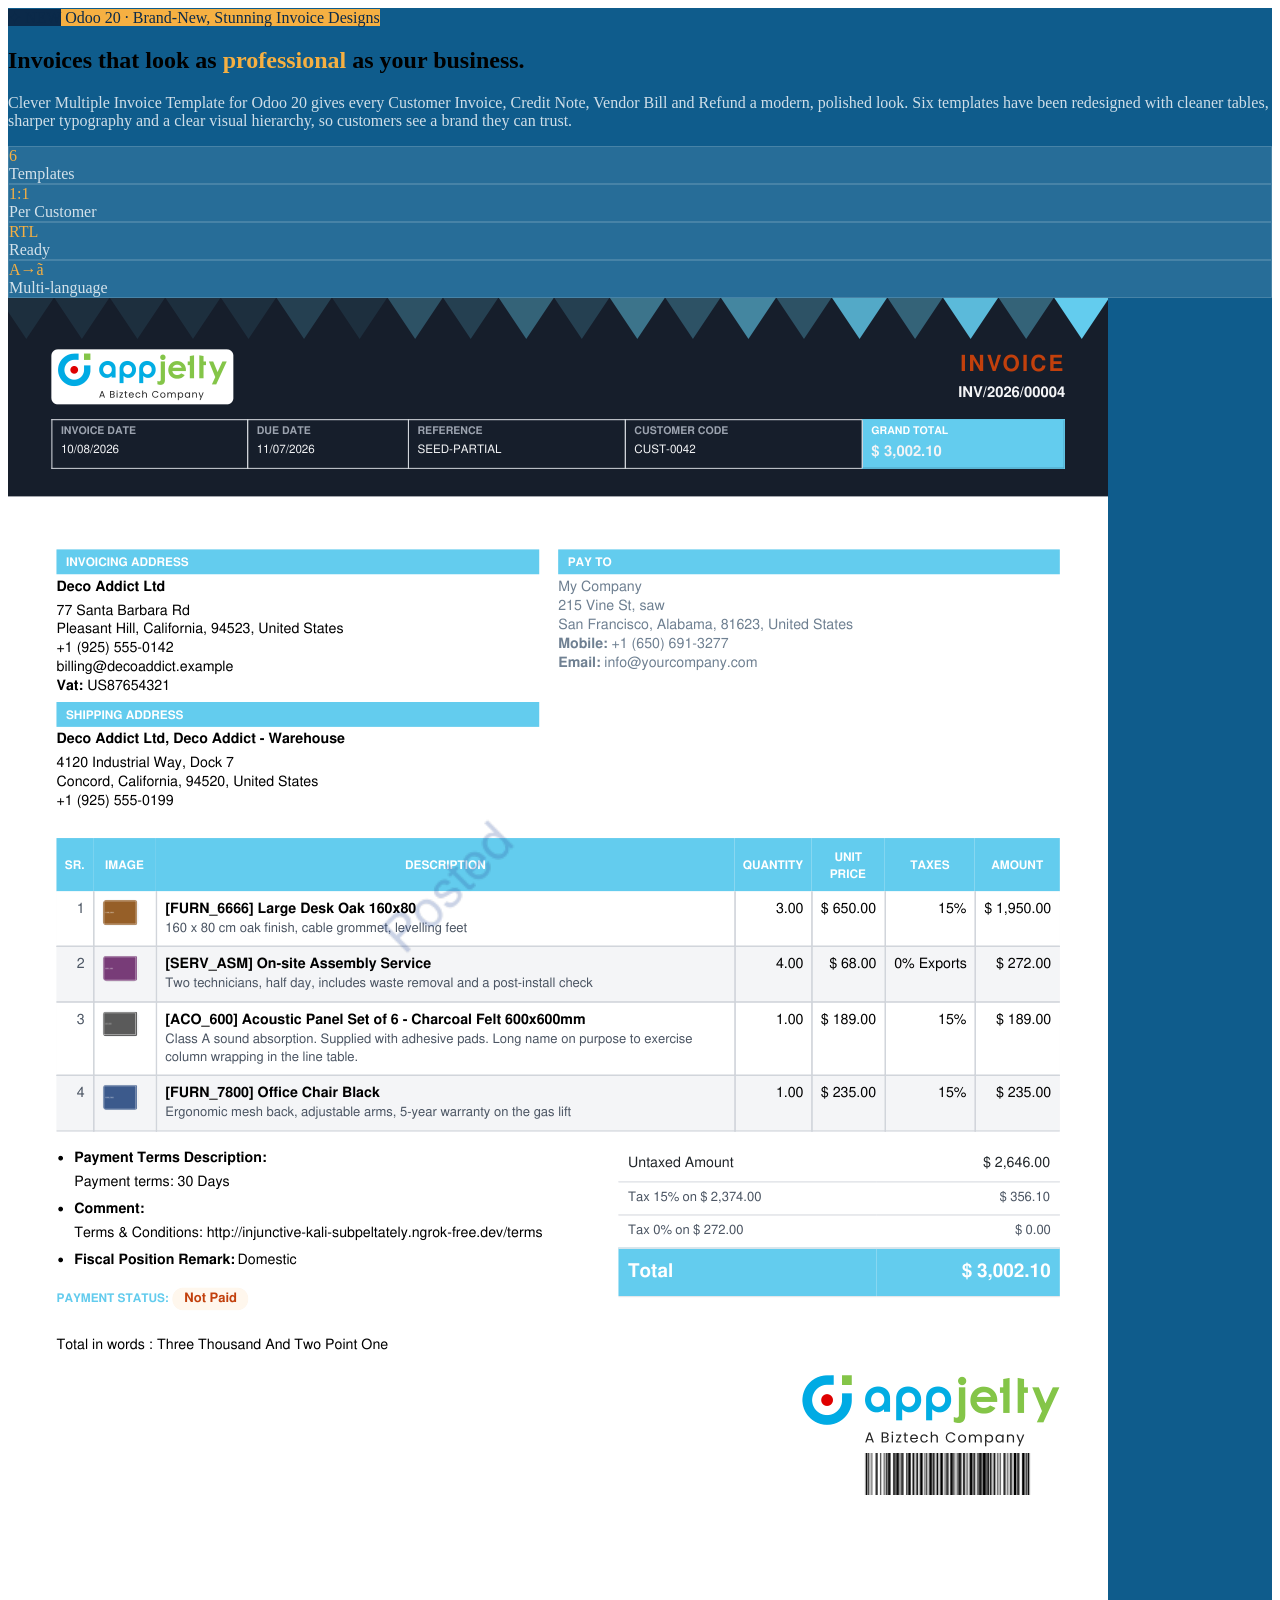
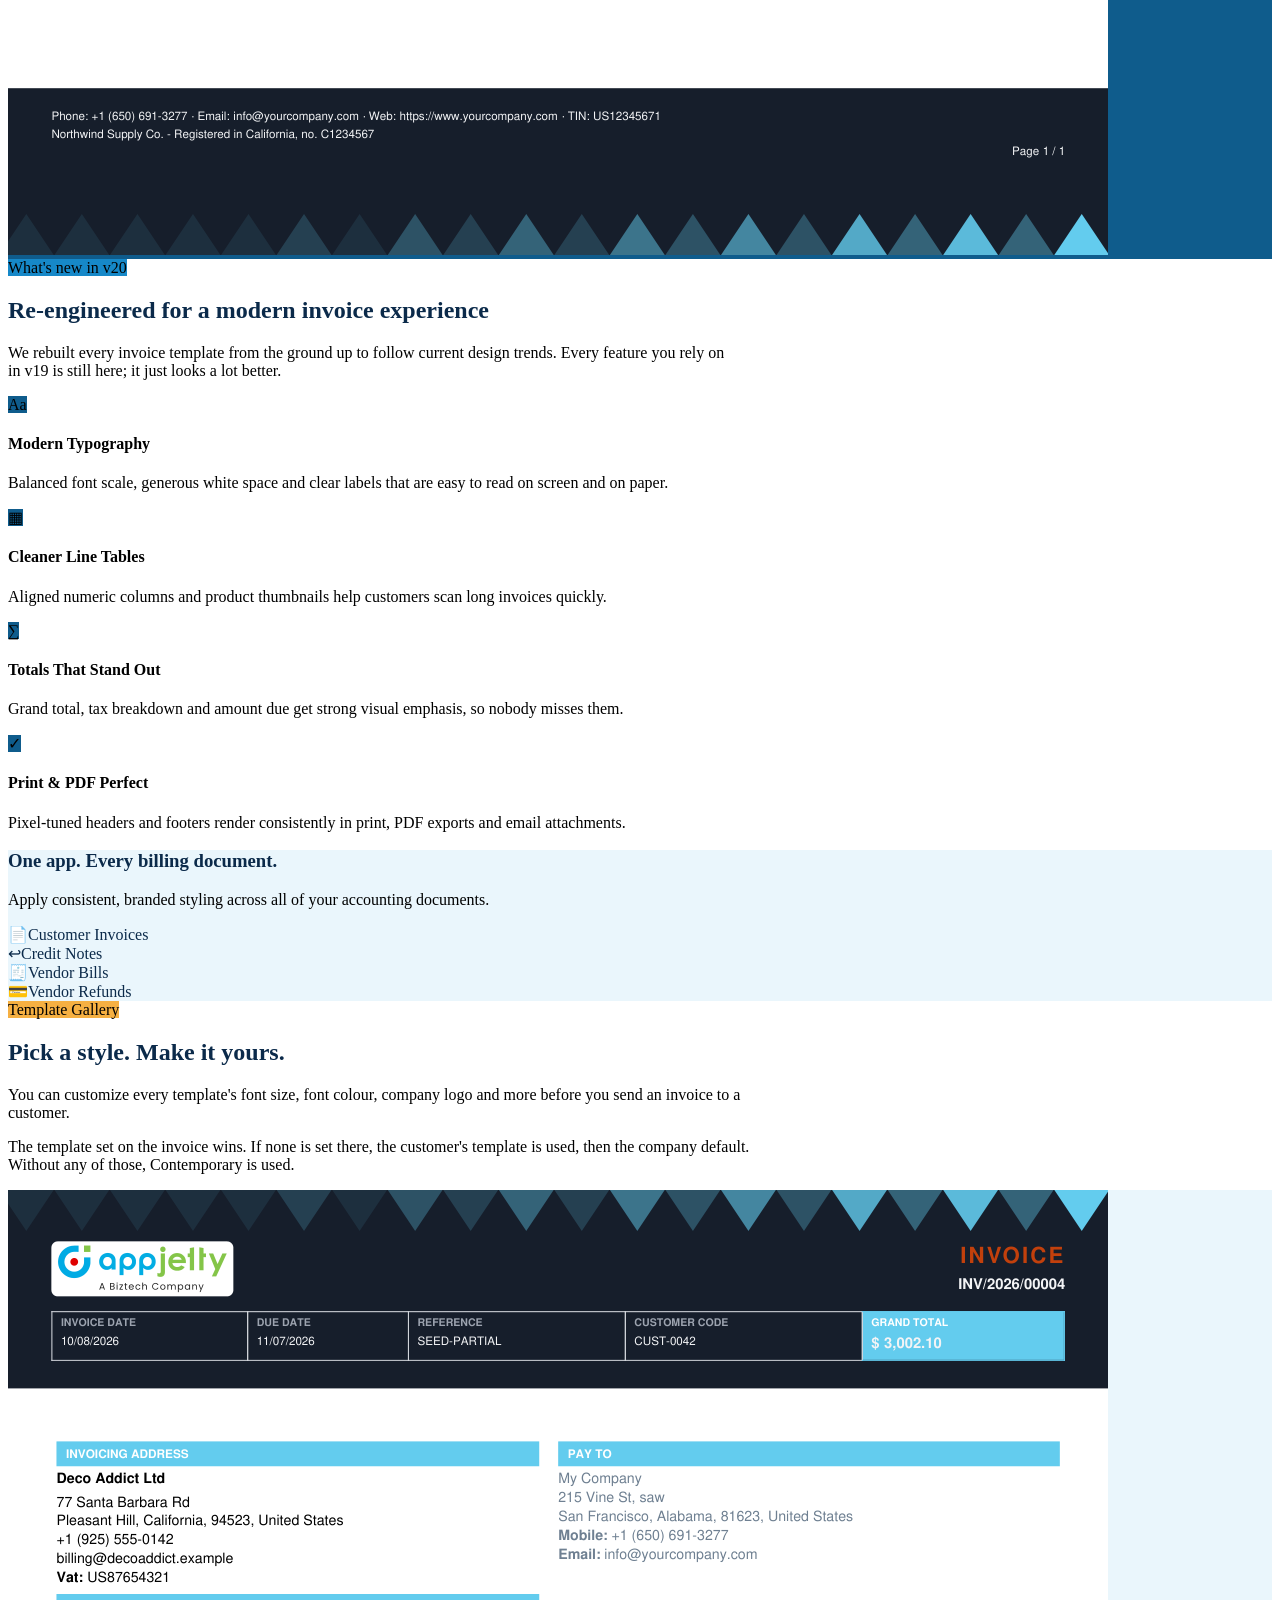
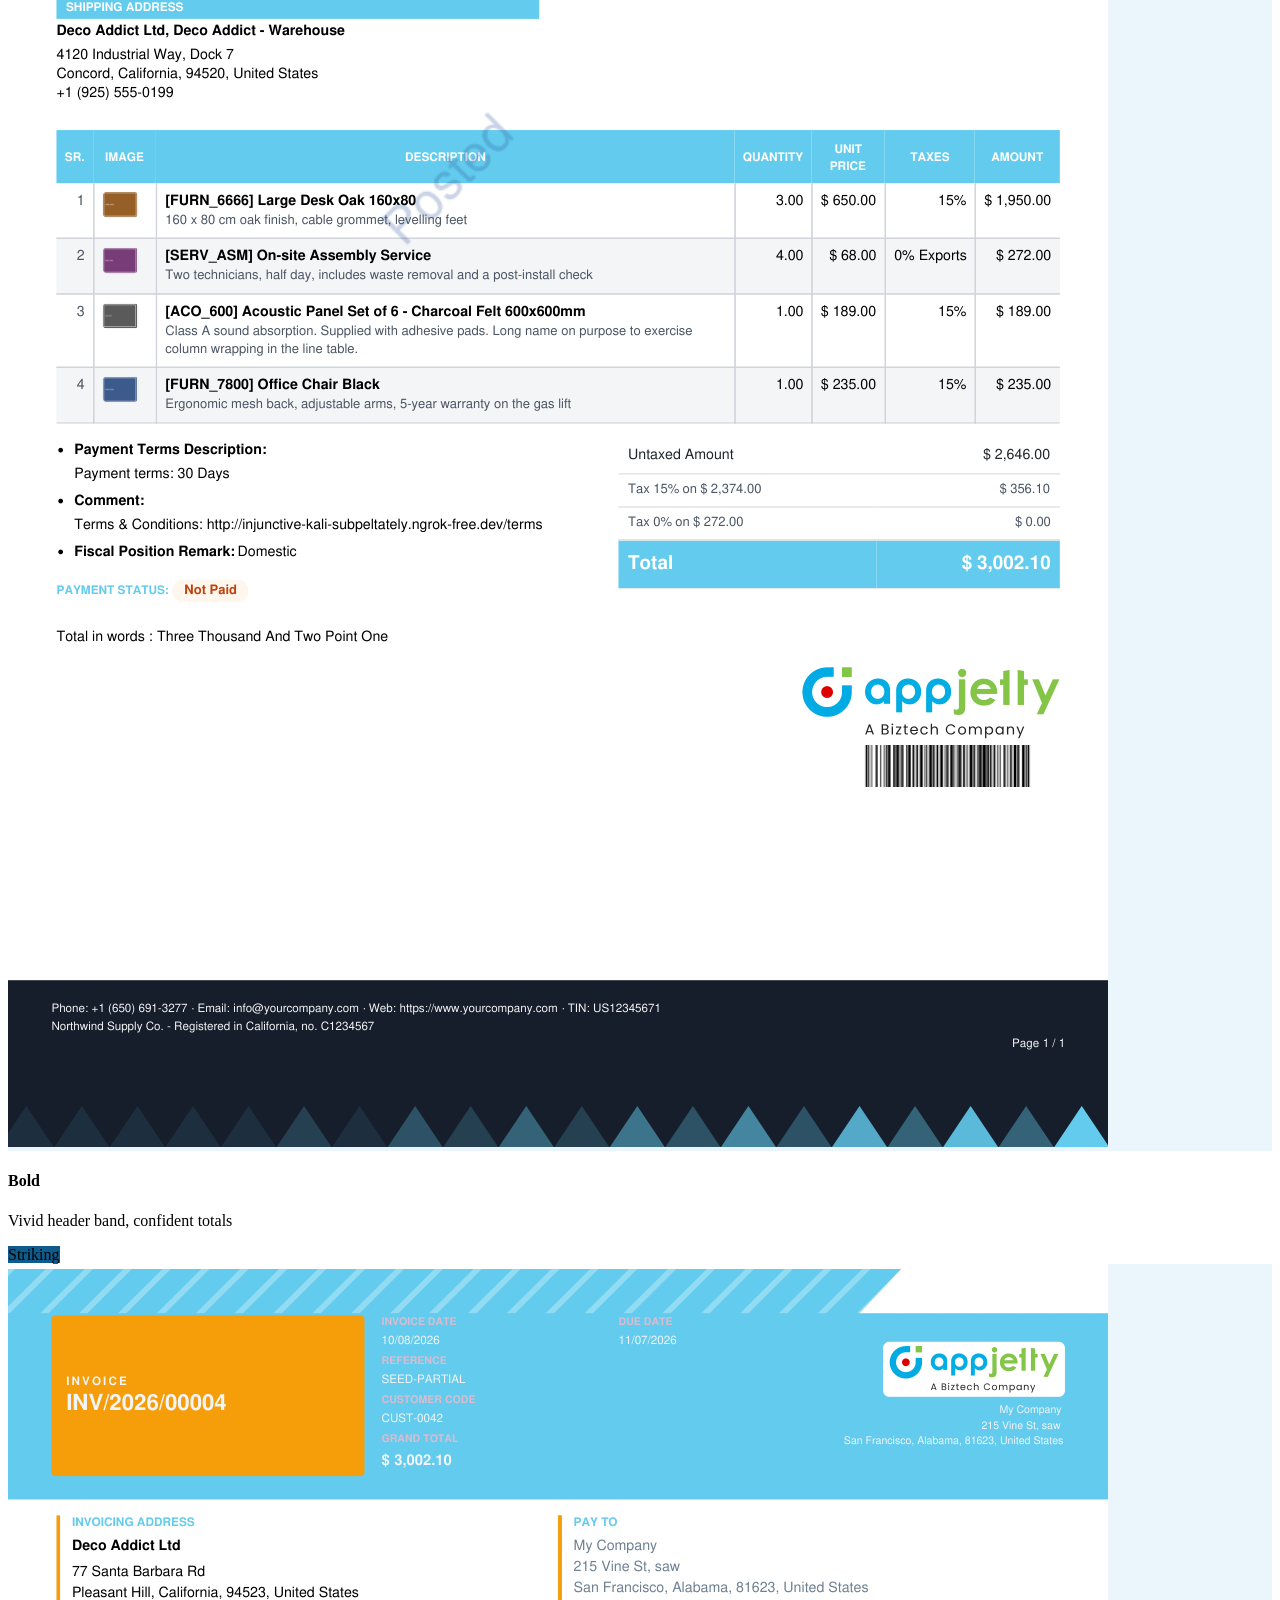
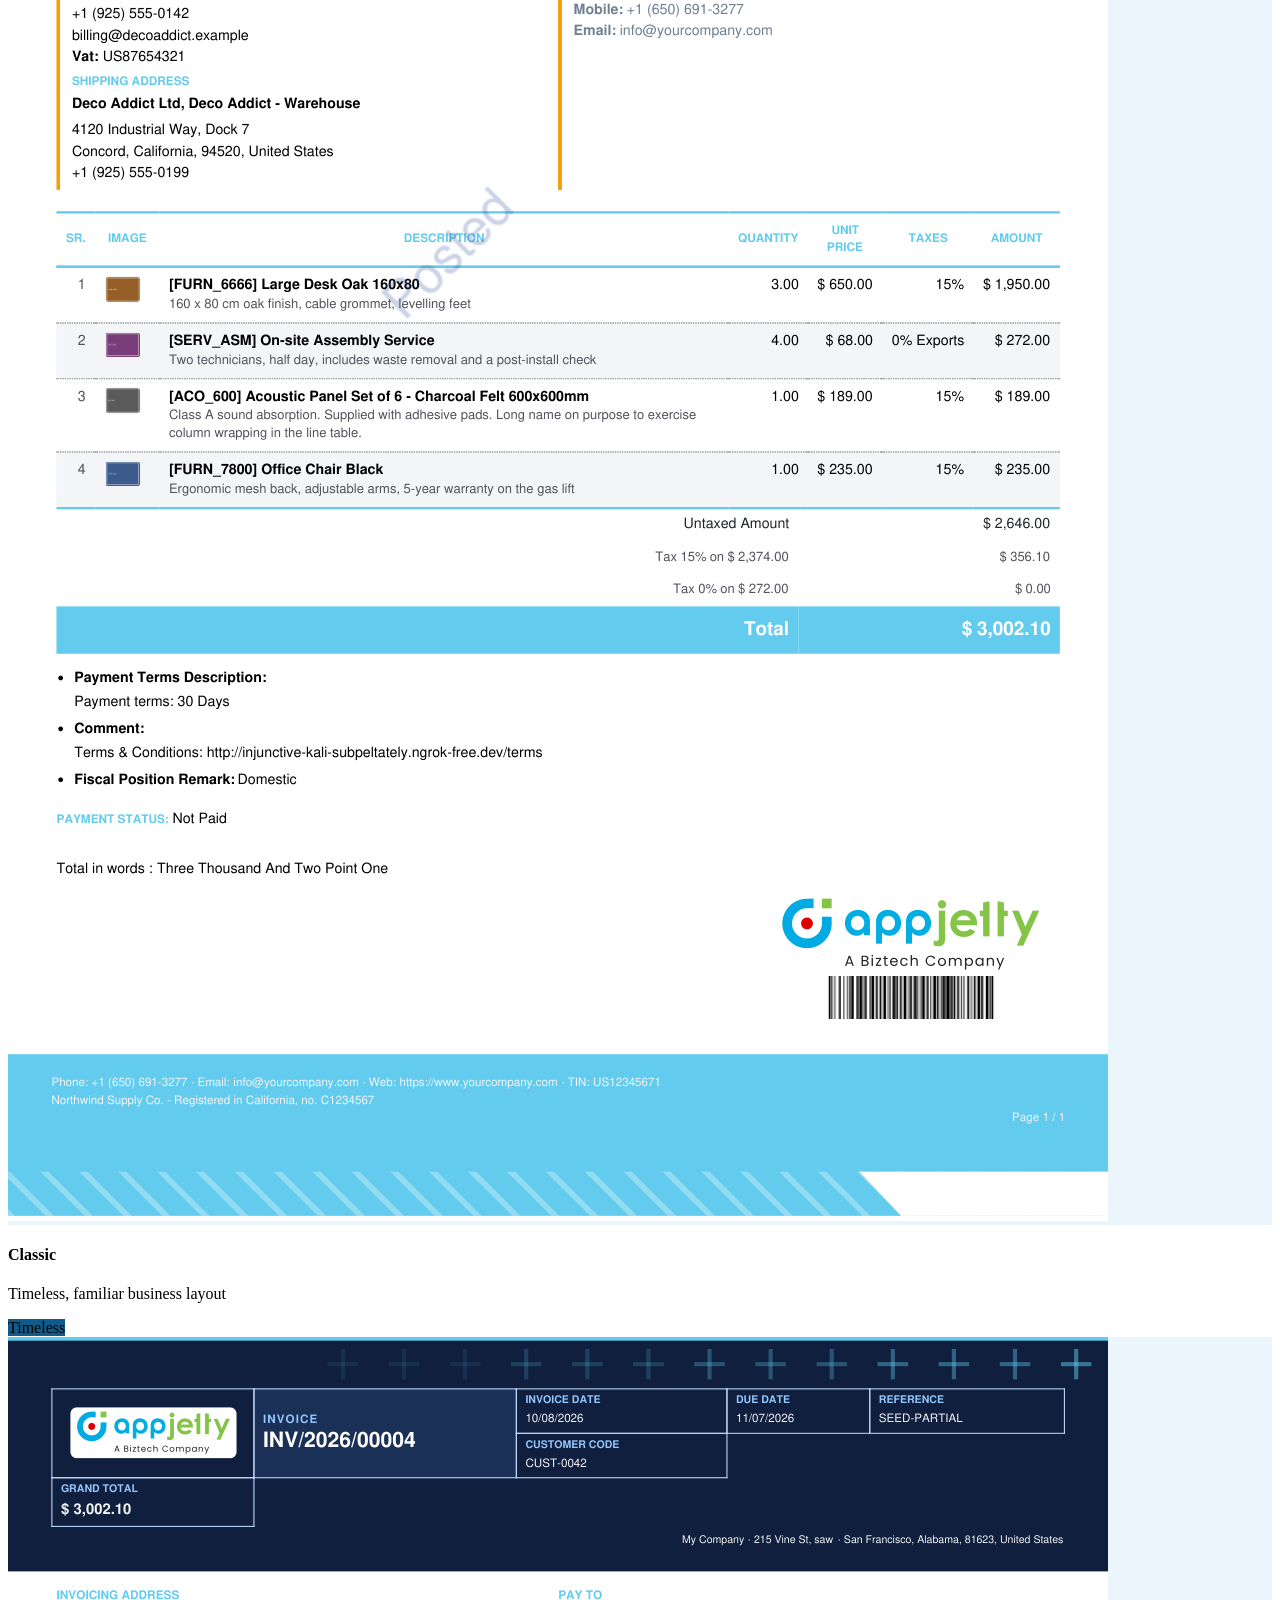
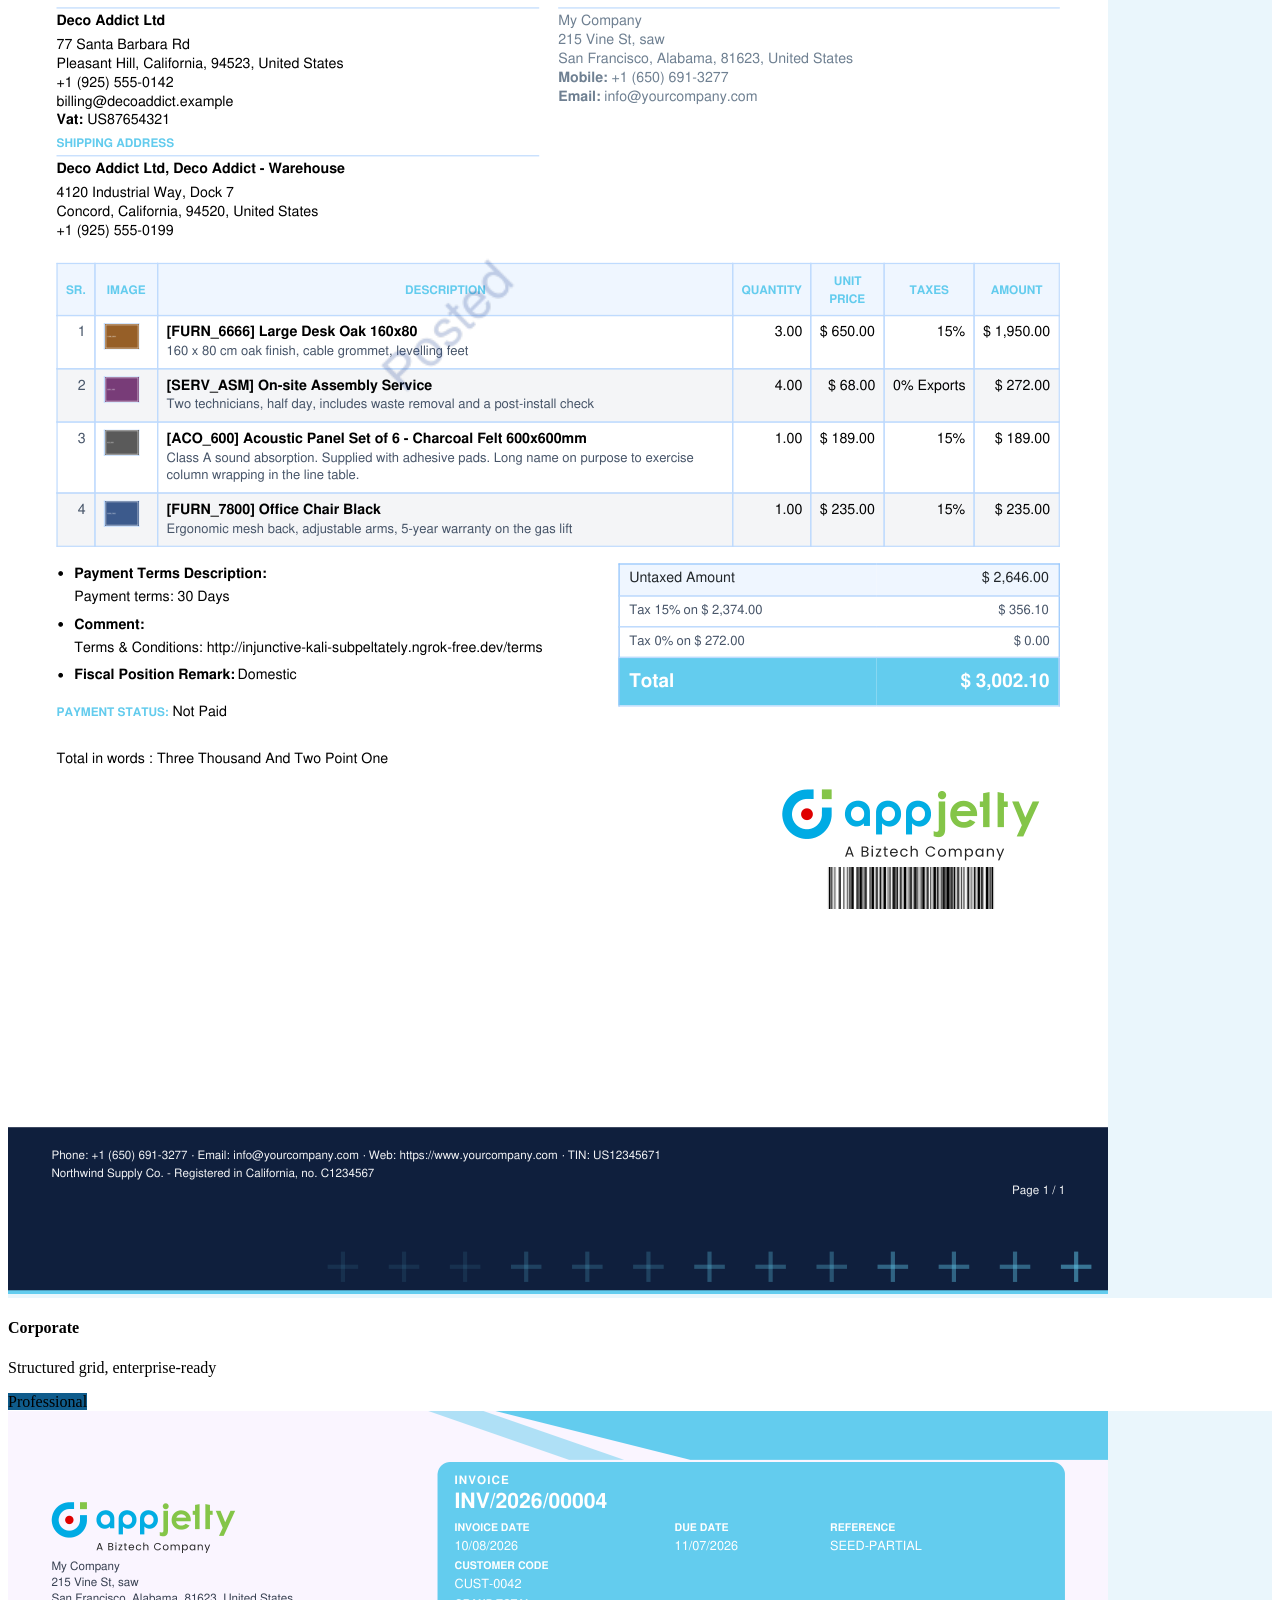
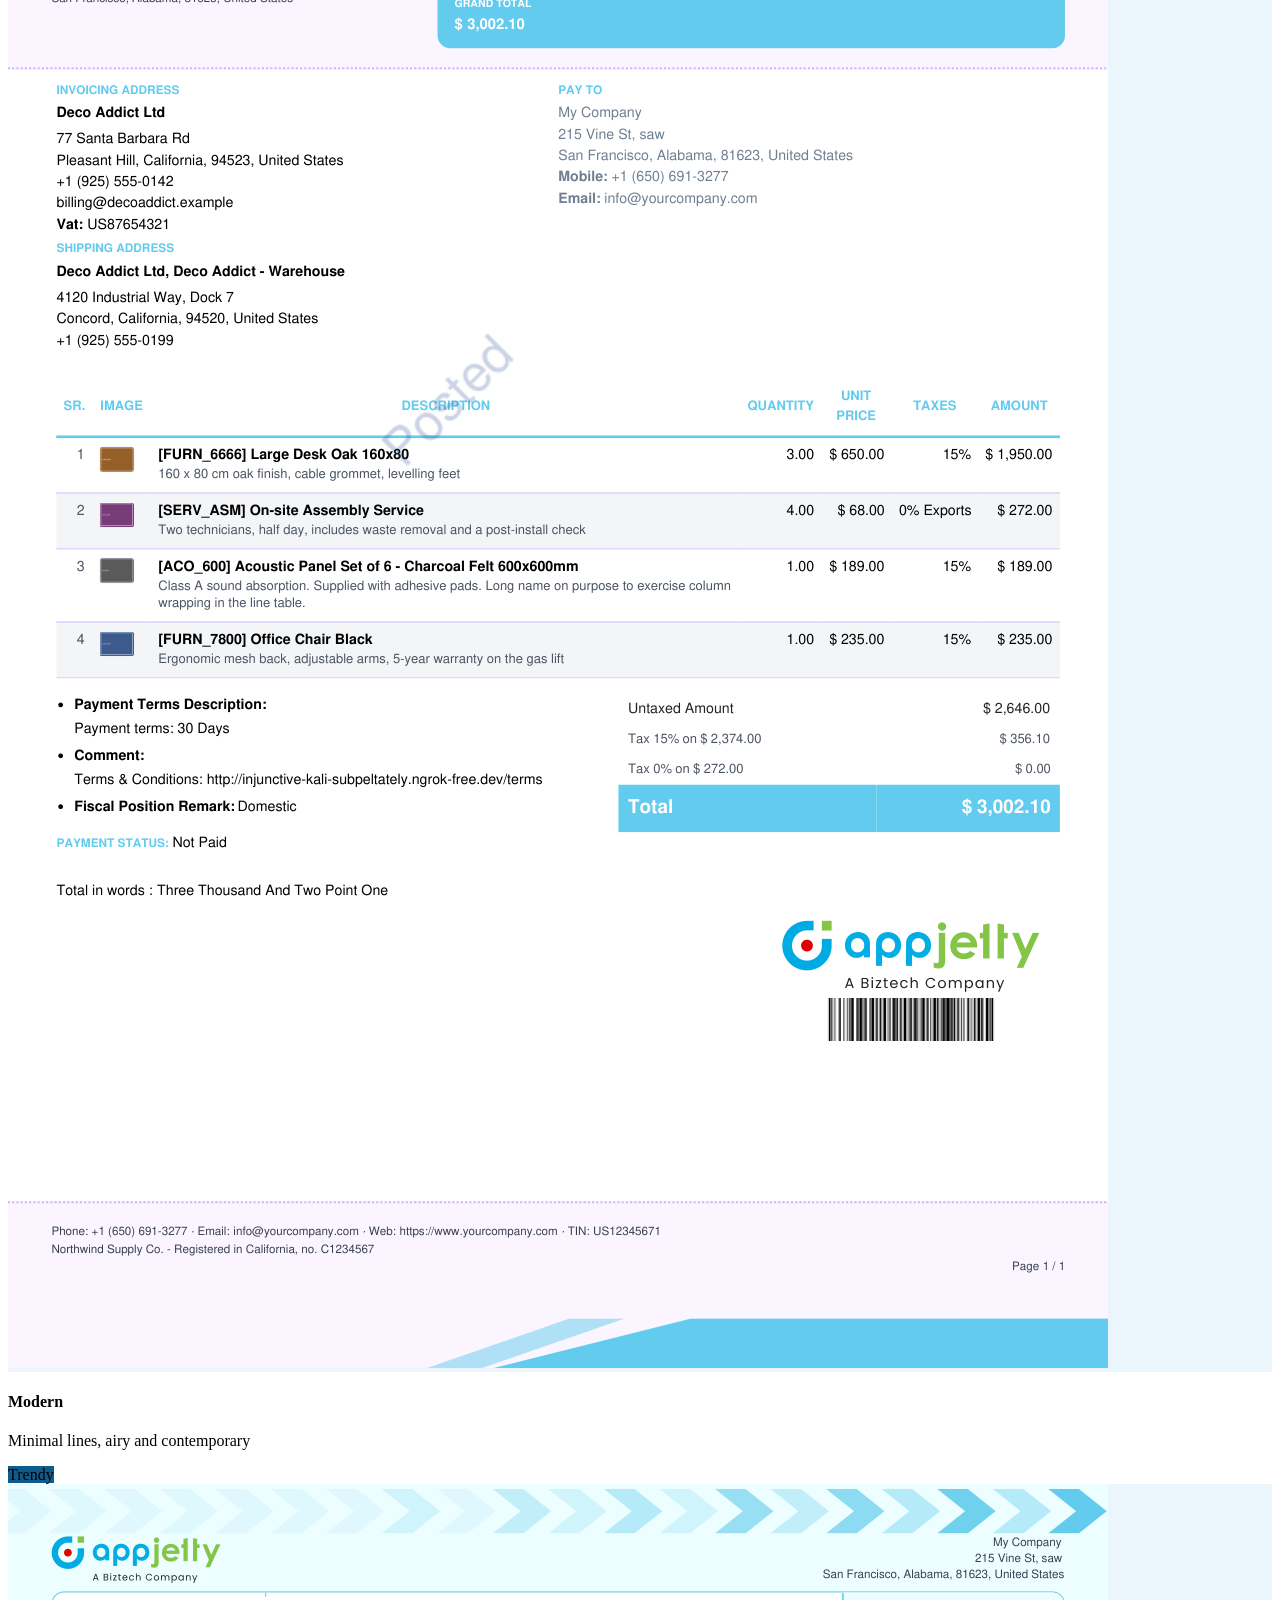
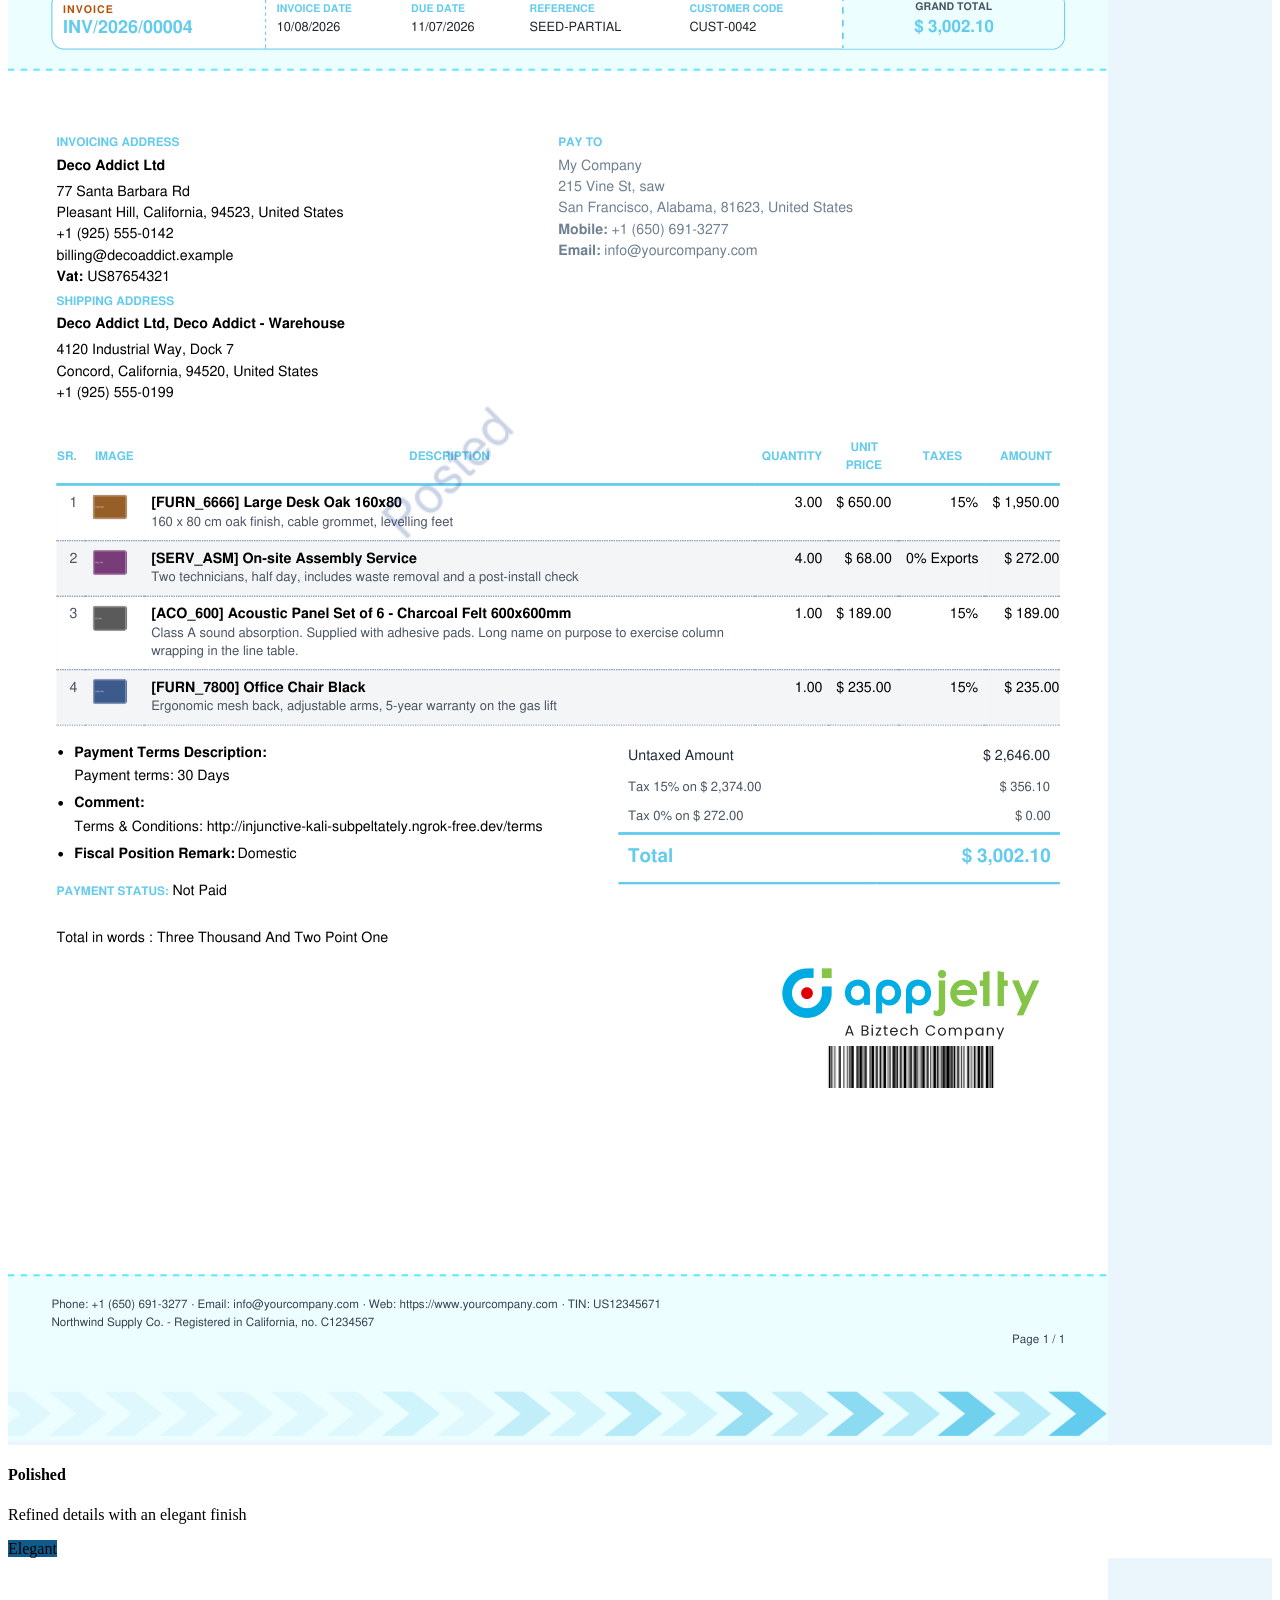
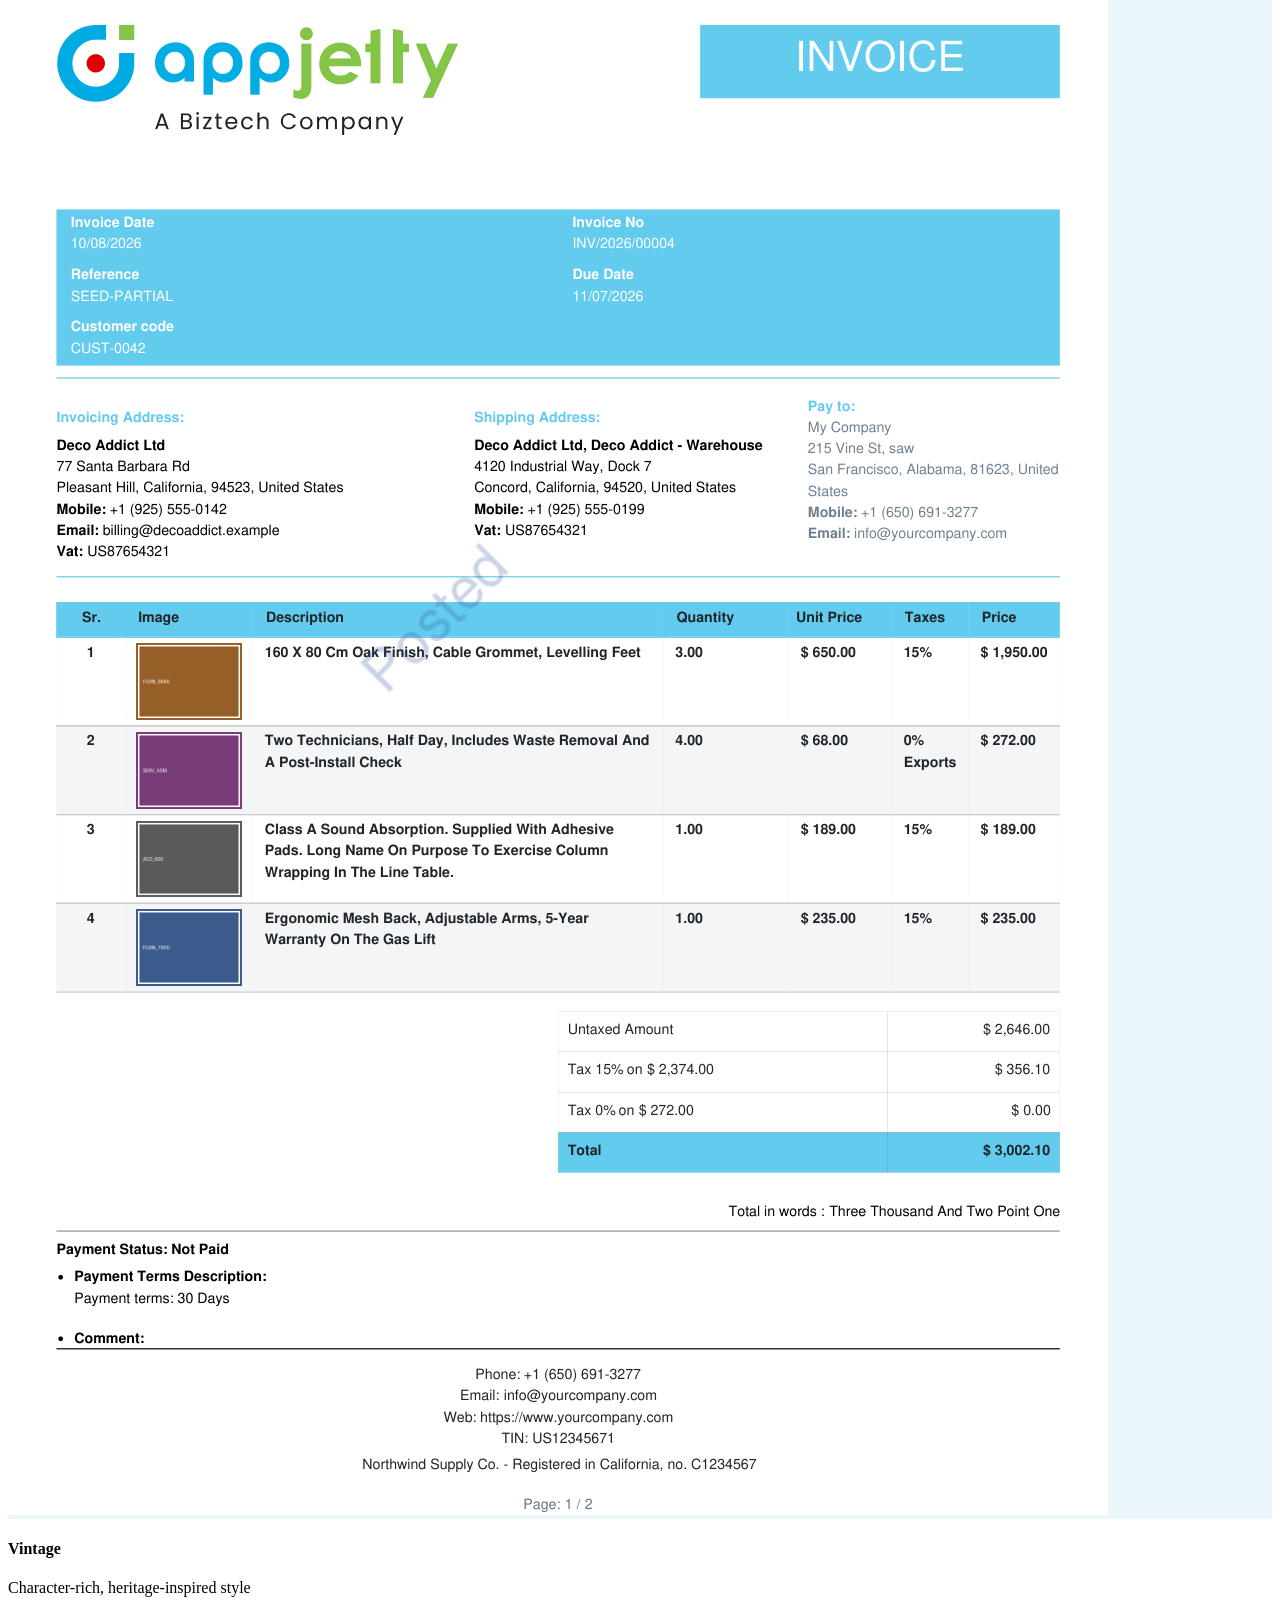
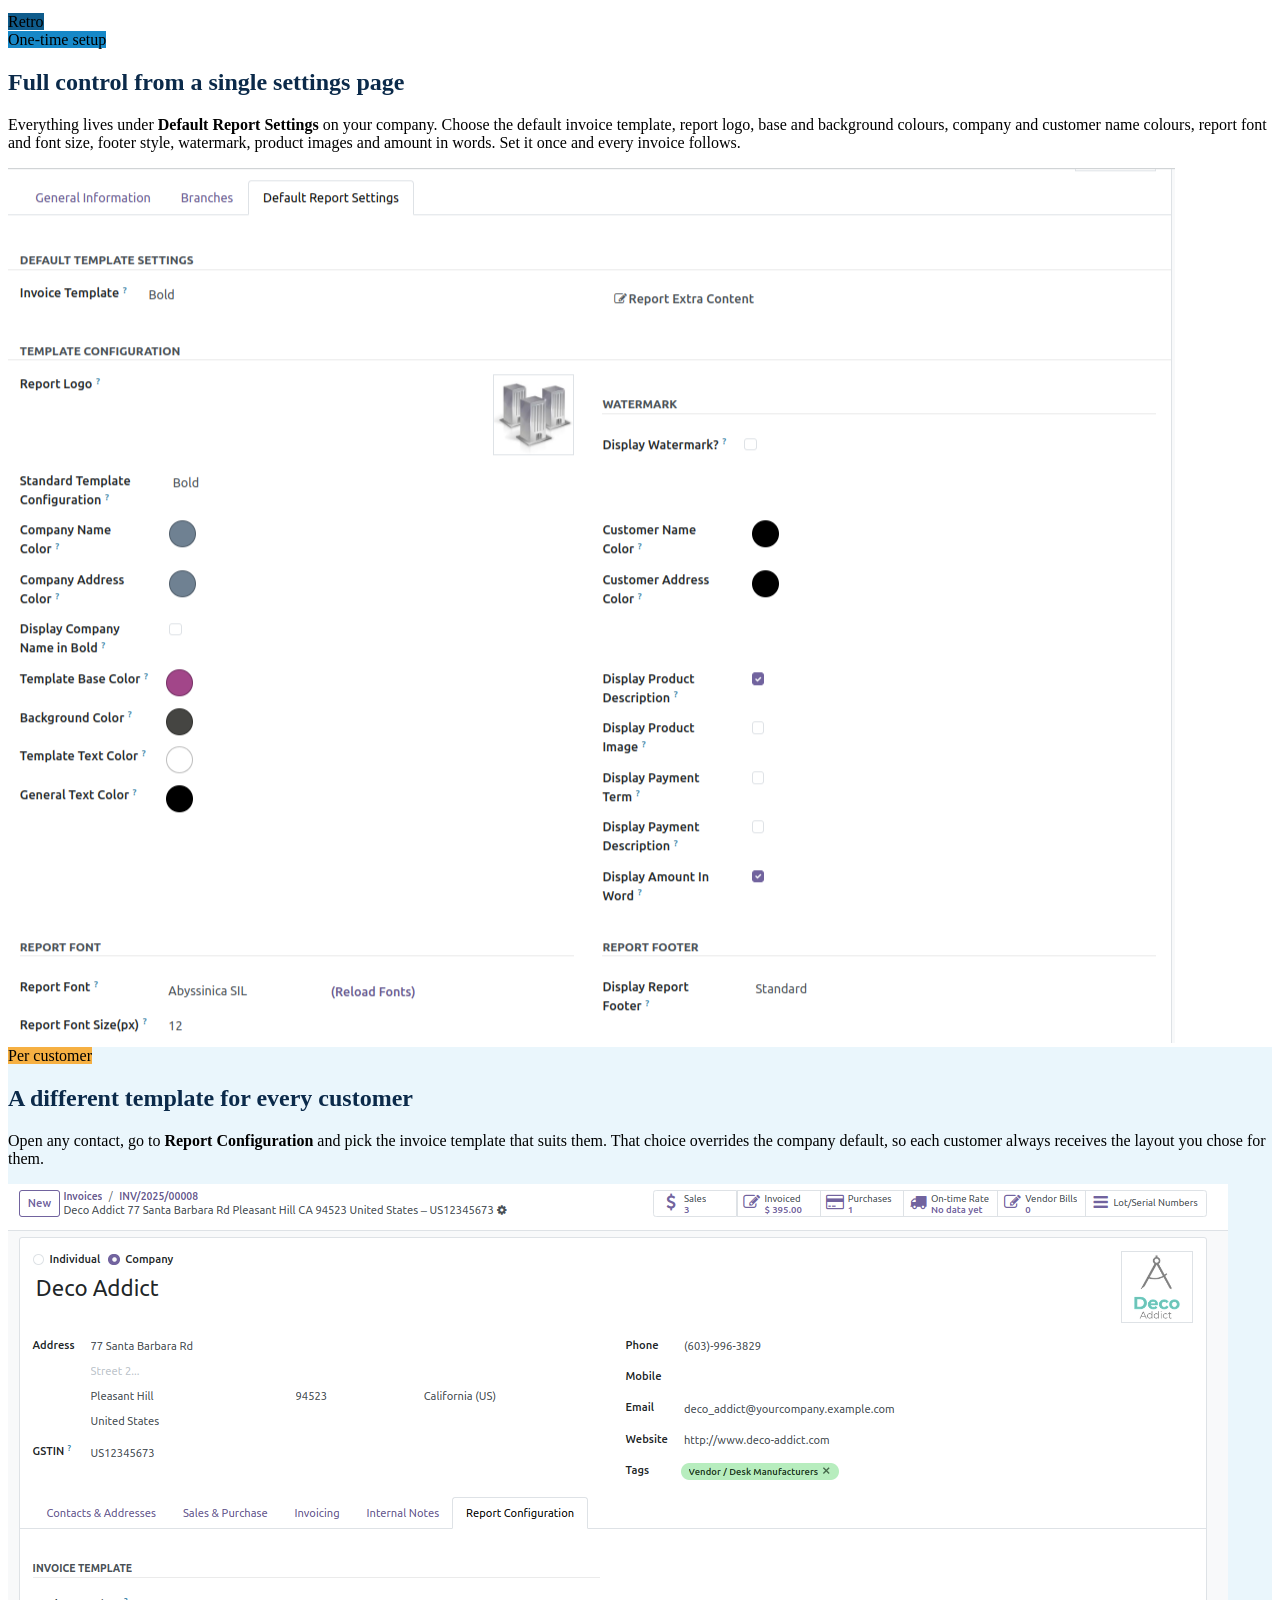
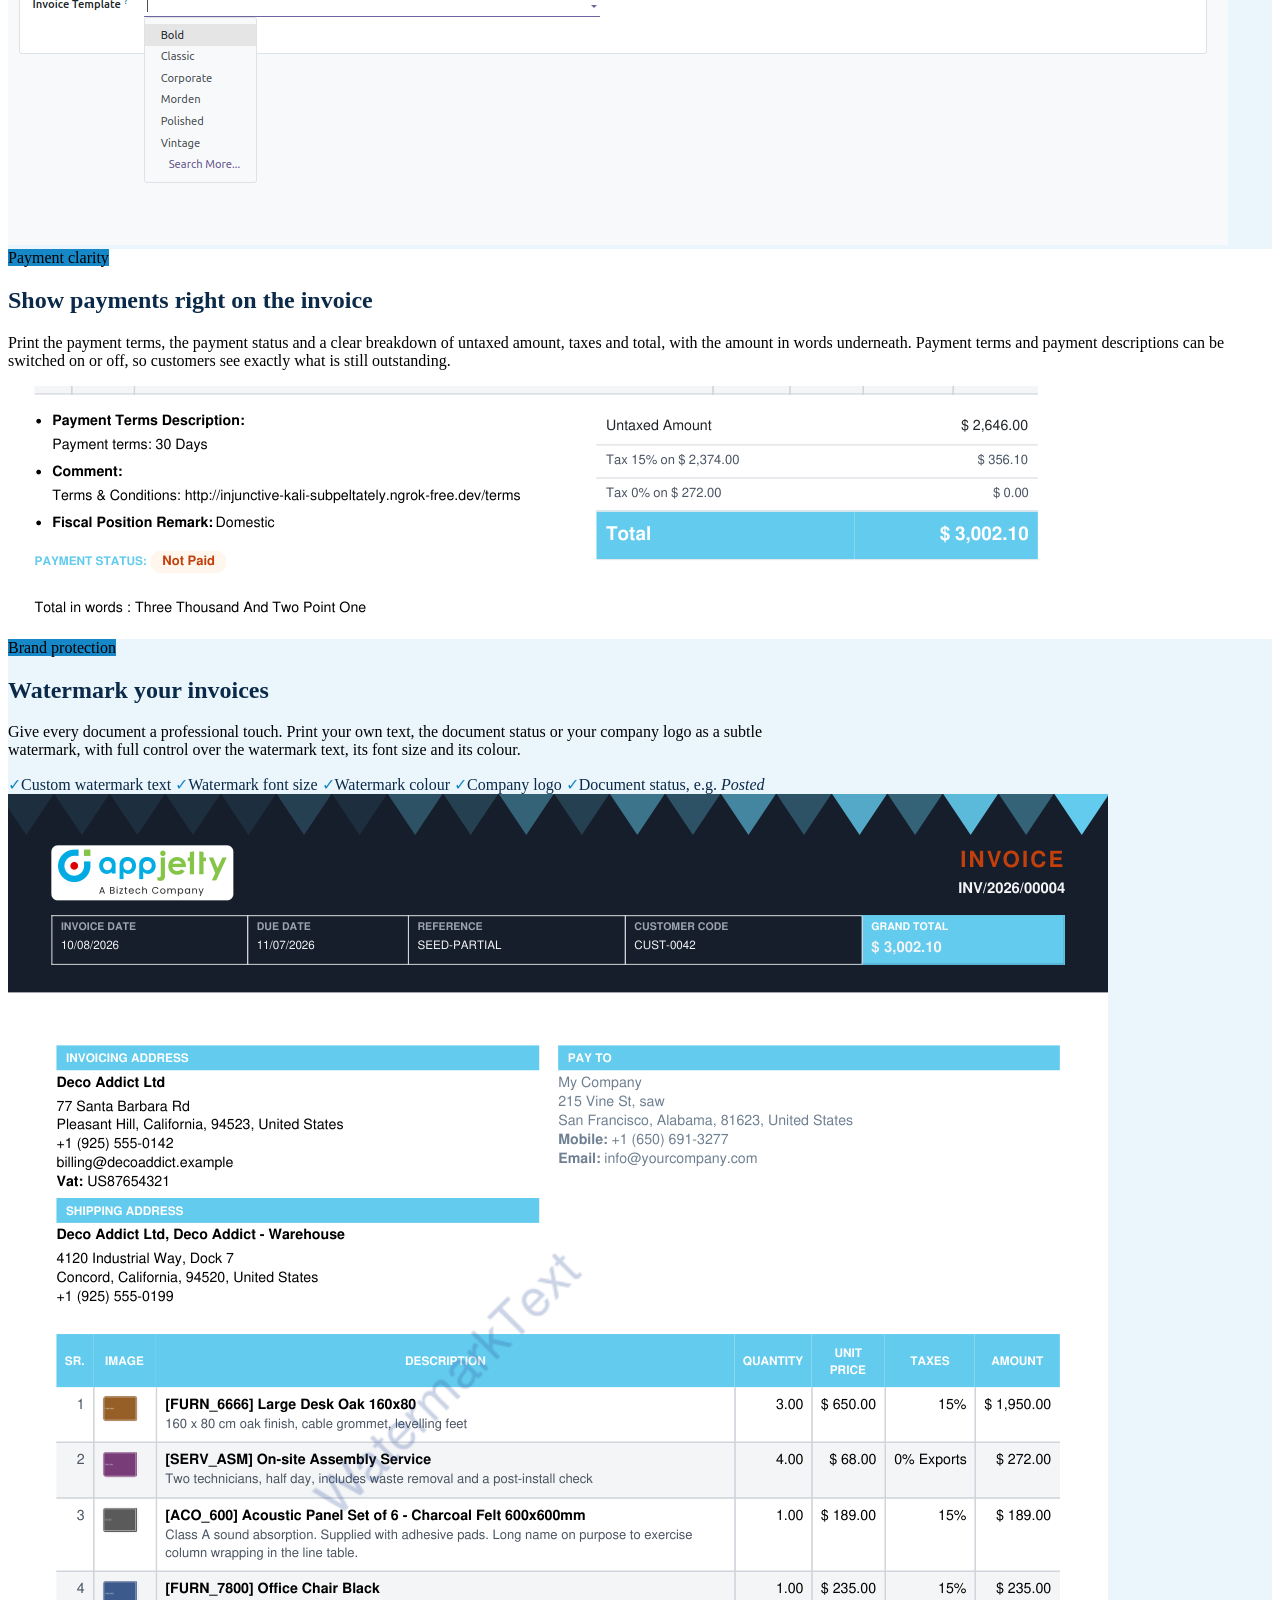
==== commit 7896c61b: "[FIX] Css Issue" ====
--- a/biztech_report_template/static/description/index.html
+++ b/biztech_report_template/static/description/index.html
@@ -3,565 +3,587 @@
 <head>
   <meta charset="UTF-8">
   <meta name="viewport" content="width=device-width, initial-scale=1.0">
-  <link href="https://cdn.jsdelivr.net/npm/bootstrap@5.0.2/dist/css/bootstrap.min.css" rel="stylesheet" integrity="sha384-EVSTQN3/azprG1Anm3QDgpJLIm9Nao0Yz1ztcQTwFspd3yD65VohhpuuCOmLASjC" crossorigin="anonymous">
+  <!-- Local preview only: apps.odoo.com does NOT load Bootstrap, it loads this fork.
+       Previewing against it is the only way local matches the store. The store ignores
+       this head and renders the page markup below inside its own page. -->
+  <link href="https://apps.odoo.com/web/assets/1/0ddfb5c/web.assets_frontend.min.css" rel="stylesheet">
   <title>Clever Multiple Invoice Template</title>
-  <style>
-    .brt-wrap{font-family:sans-serif;color:#21272b;line-height:1.5}
-    .brt-sec{margin:0 0 48px}
-    .brt-band{border-radius:16px;padding:32px;margin:0 0 48px}
-    .brt-band--light{background:#eaf6fc}
-    .brt-band--dark{background:#0f5c8c;color:#fff}
-    .brt-h1{font-size:40px;font-weight:700;line-height:1.15;margin:0 0 16px}
-    .brt-h1 em{color:#f6b042;font-style:normal}
-    .brt-h2{font-size:30px;font-weight:700;color:#0b2a4a;line-height:1.2;margin:0 0 10px}
-    .brt-band--dark .brt-h2{color:#fff}
-    .brt-h4{font-size:18px;font-weight:700;color:#21272b;margin:0 0 8px}
-    .brt-lead{font-size:17px;line-height:28px;color:#555;margin:0 0 16px}
-    .brt-band--dark .brt-lead{color:rgba(255,255,255,.8)}
-    .brt-muted{font-size:15px;line-height:25px;color:#555;margin:0}
-    .brt-center{text-align:center}
-    .brt-narrow{max-width:760px;margin:0 auto}
-    .brt-tag{display:inline-block;border-radius:30px;padding:7px 16px;font-size:14px;font-weight:700;margin:0 0 12px}
-    .brt-tag--blue{background:#1688c8;color:#fff}
-    .brt-tag--amber{background:#f6b042;color:#0b2a4a}
-    .brt-tag--navy{background:#0f5c8c;color:#fff}
-    .brt-hero-tag{display:inline-flex;align-items:center;flex-wrap:wrap;gap:8px;background:#f6b042;color:#0b2a4a;border:2px solid #fff;border-radius:30px;padding:8px 18px 8px 8px;font-size:15px;font-weight:700;margin:0 0 20px}
-    .brt-hero-tag b{background:#0b2a4a;color:#fff;border-radius:30px;padding:6px 14px}
-    .brt-stat{background:rgba(255,255,255,.1);border:1px solid rgba(255,255,255,.15);border-radius:12px;padding:16px 8px;text-align:center;height:100%}
-    .brt-stat b{display:block;font-size:30px;font-weight:700;color:#f6b042;line-height:1.1}
-    .brt-stat span{font-size:14px;color:rgba(255,255,255,.8)}
-    .brt-card{background:#fff;border-radius:12px;padding:24px;height:100%;box-shadow:0 2px 10px rgba(11,42,74,.08)}
-    .brt-shot{background:#fff;border-radius:16px;padding:12px;box-shadow:0 2px 14px rgba(11,42,74,.1);margin:0 auto}
-    .brt-img{display:block;width:100%;height:auto;border-radius:8px;border:1px solid #e4edf2}
-    .brt-ico{display:inline-flex;align-items:center;justify-content:center;width:48px;height:48px;border-radius:50%;background:#0f5c8c;color:#fff;font-size:20px;font-weight:700;margin:0 0 14px}
-    .brt-ico-lg{font-size:34px;line-height:1;margin:0 0 10px}
-    .brt-pill{display:flex;align-items:center;justify-content:center;gap:10px;background:#fff;border:1px solid #d7e8f2;border-radius:30px;padding:14px 20px;font-size:16px;font-weight:600;color:#0b2a4a;height:100%}
-    .brt-pill i{font-size:24px;line-height:1;font-style:normal}
-    .brt-chip{display:inline-block;background:#fff;border:1px solid #d7e8f2;border-radius:30px;padding:9px 16px;font-size:14px;font-weight:600;color:#0b2a4a;margin:4px}
-    .brt-chip i{color:#1688c8;font-weight:700;font-style:normal;margin-right:6px}
-    .brt-gal{background:#fff;border-radius:12px;height:100%;overflow:hidden;box-shadow:0 2px 10px rgba(11,42,74,.08)}
-    .brt-gal-top{background:#eaf6fc;padding:12px 12px 0}
-    .brt-gal-body{display:flex;align-items:center;justify-content:space-between;gap:10px;padding:16px 20px}
-    .brt-gal-body h4{font-size:18px;font-weight:700;margin:0}
-    .brt-gal-body p{font-size:14px;color:#555;margin:0}
-    .brt-gal-tag{background:#0f5c8c;color:#fff;border-radius:30px;padding:6px 14px;font-size:13px;font-weight:600;white-space:nowrap}
-    .brt-feat{display:flex;align-items:center;gap:14px;background:rgba(255,255,255,.1);border:1px solid rgba(255,255,255,.15);border-radius:10px;padding:14px;height:100%}
-    .brt-feat b{display:inline-flex;align-items:center;justify-content:center;width:40px;height:40px;border-radius:50%;background:#f6b042;color:#0b2a4a;font-size:15px;font-weight:700;flex:0 0 40px}
-    .brt-feat span{font-size:16px;font-weight:600}
-    .brt-cap{font-size:15px;font-weight:700;color:#0b2a4a;text-align:center;margin:12px 0 2px}
-    .brt-dep{background:#fff;border:1px solid #e4edf2;border-radius:16px;padding:22px;height:100%}
-    .brt-dep h4{font-size:18px;font-weight:700;color:#1688c8;margin:0 0 14px}
-    .brt-code{background:#0b2a4a;border-radius:8px;padding:12px 14px;margin:0 0 8px}
-    .brt-code code{color:#fff;font-size:13px;word-break:break-word}
-    .brt-or{text-align:center;font-size:13px;font-weight:600;color:#777;margin:0 0 8px}
-    .brt-app{display:block;background:#fff;border-radius:16px;padding:16px;height:100%;text-align:center;text-decoration:none;box-shadow:0 2px 10px rgba(11,42,74,.08)}
-    .brt-app img{display:block;max-width:110px;height:auto;margin:0 auto}
-    .brt-app h5{font-size:15px;font-weight:700;color:#21272b;margin:12px 0 0}
-    .brt-sup-logo{display:inline-block;background:#fff;border-radius:8px;padding:10px 16px;margin:0 0 14px}
-    .brt-sup-logo img{display:block;max-width:100%;height:auto}
-    .brt-mail{color:#f6b042;font-weight:700}
-    .brt-note{background:#fff3cd;border:1px solid #ffe69c;border-radius:16px;padding:20px}
-    .brt-note p{font-weight:700;color:#664d03;margin:0 0 8px}
-    .brt-note ul{margin:0;padding-left:20px}
-    .brt-note li{font-size:14px;line-height:24px;color:#664d03}
-    @media(max-width:767px){
-      .brt-band{padding:22px 18px}
-      .brt-h1{font-size:28px}
-      .brt-h2{font-size:23px}
-      .brt-gal-body{flex-direction:column;align-items:flex-start}
-    }
-  </style>
 </head>
 <body>
-  <div class="container py-4">
+    <div class="container py-4">
 
 <!-- ============ COPY FROM HERE INTO ODOO STORE (container-fluid) ============ -->
-<div class="container-fluid px-0 brt-wrap">
+<div class="container-fluid px-0">
 
   <!-- ===================== HERO ===================== -->
-  <section class="brt-band brt-band--dark">
-    <div class="row align-items-center">
-      <div class="col-12 col-lg-7">
-        <span class="brt-hero-tag">
-          <b>&#10022; NEW</b>
-          <span>Odoo 20 &middot;</span>
-          <span>Brand-New, Stunning Invoice Designs</span>
-        </span>
-        <h1 class="brt-h1">Invoices that look as <em>professional</em> as your business.</h1>
-        <p class="brt-lead">Clever Multiple Invoice Template for Odoo 20 gives every Customer Invoice, Credit Note, Vendor Bill and Refund a modern, polished look. Six templates have been redesigned with cleaner tables, sharper typography and a clear visual hierarchy, so customers see a brand they can trust.</p>
-        <div class="row g-3">
-          <div class="col-6 col-md-3">
-            <div class="brt-stat"><b>6</b><span>Templates</span></div>
-          </div>
-          <div class="col-6 col-md-3">
-            <div class="brt-stat"><b>1:1</b><span>Per Customer</span></div>
-          </div>
-          <div class="col-6 col-md-3">
-            <div class="brt-stat"><b>RTL</b><span>Ready</span></div>
-          </div>
-          <div class="col-6 col-md-3">
-            <div class="brt-stat"><b>A&rarr;&atilde;</b><span>Multi-language</span></div>
-          </div>
-        </div>
-      </div>
-      <div class="col-12 col-lg-5">
-        <div class="brt-shot" style="max-width:420px;">
-          <img src="images/bold.png" class="brt-img" alt="Bold invoice template - Odoo 20" loading="lazy">
+  <section class="rounded-4 overflow-hidden mb-5 text-white" style="background-color: #0f5c8c;">
+    <div class="row g-0 align-items-center p-4 p-md-5">
+      <div class="col-12 col-lg-7 text-center text-lg-start pe-lg-5">
+        <div class="d-flex flex-wrap gap-2 justify-content-center justify-content-lg-start mb-4">
+          <span class="rounded-pill d-inline-flex align-items-center flex-wrap justify-content-center gap-2 ps-2 pe-4 py-2 fs-6 fw-bold text-wrap shadow-lg border border-2 border-white" style="background-color: #f6b042; color: #0b2a4a;">
+            <span class="rounded-pill d-inline-block lh-1 px-3 py-2 text-white" style="background-color: #0b2a4a;">✦ NEW</span>
+            <span class="text-nowrap">Odoo 20 ·</span>
+            <span class="text-nowrap">Brand-New, Stunning Invoice Designs</span>
+          </span>
+        </div>
+        <h1 class="fs-1 fw-bold lh-sm mb-3 text-white">Invoices that look as <span style="color: #f6b042;">professional</span> as your business.</h1>
+        <p class="lead mb-4" style="color: rgba(255,255,255,0.8);">Clever Multiple Invoice Template for Odoo 20 gives every Customer Invoice, Credit Note, Vendor Bill and Refund a modern, polished look. Six templates have been redesigned with cleaner tables, sharper typography and a clear visual hierarchy, so customers see a brand they can trust.</p>
+        <div class="row row-cols-2 row-cols-md-4 g-2 mb-2">
+          <div class="col">
+            <div class="rounded-3 py-3 px-2 text-center h-100" style="background-color: rgba(255,255,255,0.1); border: 1px solid rgba(255,255,255,0.15);">
+              <div class="fs-2 fw-bold" style="color: #f6b042;">6</div>
+              <span class="fs-6" style="color: rgba(255,255,255,0.8);">Templates</span>
+            </div>
+          </div>
+          <div class="col">
+            <div class="rounded-3 py-3 px-2 text-center h-100" style="background-color: rgba(255,255,255,0.1); border: 1px solid rgba(255,255,255,0.15);">
+              <div class="fs-2 fw-bold" style="color: #f6b042;">1:1</div>
+              <span class="fs-6" style="color: rgba(255,255,255,0.8);">Per Customer</span>
+            </div>
+          </div>
+          <div class="col">
+            <div class="rounded-3 py-3 px-2 text-center h-100" style="background-color: rgba(255,255,255,0.1); border: 1px solid rgba(255,255,255,0.15);">
+              <div class="fs-2 fw-bold" style="color: #f6b042;">RTL</div>
+              <span class="fs-6" style="color: rgba(255,255,255,0.8);">Ready</span>
+            </div>
+          </div>
+          <div class="col">
+            <div class="rounded-3 py-3 px-2 text-center h-100" style="background-color: rgba(255,255,255,0.1); border: 1px solid rgba(255,255,255,0.15);">
+              <div class="fs-2 fw-bold" style="color: #f6b042;">A→ã</div>
+              <span class="fs-6" style="color: rgba(255,255,255,0.8);">Multi-language</span>
+            </div>
+          </div>
+        </div>
+      </div>
+      <div class="col-12 col-lg-5 mt-5 mt-lg-0">
+        <div class="bg-white rounded-4 shadow-lg p-2 p-md-3 mx-auto" style="max-width: 420px;">
+          <img src="images/bold.png" class="img-fluid rounded-3 border" alt="Bold invoice template - Odoo 20" loading="lazy">
         </div>
       </div>
     </div>
   </section>
 
   <!-- ===================== WHAT'S NEW ===================== -->
-  <section class="brt-sec">
-    <div class="brt-center" style="margin:0 0 28px;">
-      <span class="brt-tag brt-tag--blue">What's new in v20</span>
-      <h2 class="brt-h2">Re-engineered for a modern invoice experience</h2>
-      <p class="brt-lead brt-narrow">We rebuilt every invoice template from the ground up to follow current design trends. Every feature you rely on in v19 is still here; it just looks a lot better.</p>
+  <section class="mb-5 px-2">
+    <div class="text-center mb-4">
+      <span class="rounded-pill d-inline-block lh-1 px-3 py-2 mb-3 fs-6 text-white" style="background-color: #1688c8;">What's new in v20</span>
+      <h2 class="fs-2 fw-bold lh-sm mb-2" style="color: #0b2a4a;">Re-engineered for a modern invoice experience</h2>
+      <p class="text-body-secondary fs-5 mx-auto mb-0" style="max-width: 720px;">We rebuilt every invoice template from the ground up to follow current design trends. Every feature you rely on in v19 is still here; it just looks a lot better.</p>
+    </div>
+    <div class="row g-4">
+      <div class="col-12 col-md-6 col-lg-3">
+        <div class="card border-0 shadow-sm rounded-4 h-100">
+          <div class="card-body p-4">
+            <span class="d-inline-flex align-items-center justify-content-center rounded-circle text-white fw-bold mb-3" style="width: 48px; height: 48px; background-color: #0f5c8c;">Aa</span>
+            <h4 class="fw-bold">Modern Typography</h4>
+            <p class="text-body-secondary fs-6 mb-0">Balanced font scale, generous white space and clear labels that are easy to read on screen and on paper.</p>
+          </div>
+        </div>
+      </div>
+      <div class="col-12 col-md-6 col-lg-3">
+        <div class="card border-0 shadow-sm rounded-4 h-100">
+          <div class="card-body p-4">
+            <span class="d-inline-flex align-items-center justify-content-center rounded-circle text-white fw-bold mb-3" style="width: 48px; height: 48px; background-color: #0f5c8c;">▦</span>
+            <h4 class="fw-bold">Cleaner Line Tables</h4>
+            <p class="text-body-secondary fs-6 mb-0">Aligned numeric columns and product thumbnails help customers scan long invoices quickly.</p>
+          </div>
+        </div>
+      </div>
+      <div class="col-12 col-md-6 col-lg-3">
+        <div class="card border-0 shadow-sm rounded-4 h-100">
+          <div class="card-body p-4">
+            <span class="d-inline-flex align-items-center justify-content-center rounded-circle text-white fw-bold mb-3" style="width: 48px; height: 48px; background-color: #0f5c8c;">∑</span>
+            <h4 class="fw-bold">Totals That Stand Out</h4>
+            <p class="text-body-secondary fs-6 mb-0">Grand total, tax breakdown and amount due get strong visual emphasis, so nobody misses them.</p>
+          </div>
+        </div>
+      </div>
+      <div class="col-12 col-md-6 col-lg-3">
+        <div class="card border-0 shadow-sm rounded-4 h-100">
+          <div class="card-body p-4">
+            <span class="d-inline-flex align-items-center justify-content-center rounded-circle text-white fw-bold mb-3" style="width: 48px; height: 48px; background-color: #0f5c8c;">✓</span>
+            <h4 class="fw-bold">Print &amp; PDF Perfect</h4>
+            <p class="text-body-secondary fs-6 mb-0">Pixel-tuned headers and footers render consistently in print, PDF exports and email attachments.</p>
+          </div>
+        </div>
+      </div>
+    </div>
+  </section>
+
+  <!-- ===================== SUPPORTED DOCUMENTS ===================== -->
+  <section class="rounded-4 p-4 p-md-5 mb-5 text-center" style="background-color: #eaf6fc;">
+    <h3 class="fs-2 fw-bold lh-sm mb-2" style="color: #0b2a4a;">One app. Every billing document.</h3>
+    <p class="text-body-secondary fs-5 mb-4">Apply consistent, branded styling across all of your accounting documents.</p>
+    <div class="row row-cols-1 row-cols-md-2 g-3 g-md-4 mx-auto" style="max-width: 760px;">
+      <div class="col">
+        <div class="d-flex align-items-center justify-content-center gap-2 gap-md-3 h-100 rounded-pill bg-white border shadow-sm px-3 px-md-4 py-3 fs-5 fw-semibold text-nowrap" style="color: #0b2a4a;">
+          <span class="fs-3 lh-1">📄</span><span>Customer Invoices</span>
+        </div>
+      </div>
+      <div class="col">
+        <div class="d-flex align-items-center justify-content-center gap-2 gap-md-3 h-100 rounded-pill bg-white border shadow-sm px-3 px-md-4 py-3 fs-5 fw-semibold text-nowrap" style="color: #0b2a4a;">
+          <span class="fs-3 lh-1">↩</span><span>Credit Notes</span>
+        </div>
+      </div>
+      <div class="col">
+        <div class="d-flex align-items-center justify-content-center gap-2 gap-md-3 h-100 rounded-pill bg-white border shadow-sm px-3 px-md-4 py-3 fs-5 fw-semibold text-nowrap" style="color: #0b2a4a;">
+          <span class="fs-3 lh-1">🧾</span><span>Vendor Bills</span>
+        </div>
+      </div>
+      <div class="col">
+        <div class="d-flex align-items-center justify-content-center gap-2 gap-md-3 h-100 rounded-pill bg-white border shadow-sm px-3 px-md-4 py-3 fs-5 fw-semibold text-nowrap" style="color: #0b2a4a;">
+          <span class="fs-3 lh-1">💳</span><span>Vendor Refunds</span>
+        </div>
+      </div>
+    </div>
+  </section>
+
+  <!-- ===================== TEMPLATE GALLERY ===================== -->
+  <section class="mb-5 px-2">
+    <div class="text-center mb-4">
+      <span class="rounded-pill d-inline-block lh-1 px-3 py-2 mb-3 fs-6 text-dark" style="background-color: #f6b042;">Template Gallery</span>
+      <h2 class="fs-2 fw-bold lh-sm mb-2" style="color: #0b2a4a;">Pick a style. Make it yours.</h2>
+      <p class="text-body-secondary fs-5 mx-auto mb-1" style="max-width: 760px;">You can customize every template's font size, font colour, company logo and more before you send an invoice to a customer.</p>
+      <p class="text-body-secondary fs-5 mx-auto mb-0" style="max-width: 760px;">The template set on the invoice wins. If none is set there, the customer's template is used, then the company default. Without any of those, Contemporary is used.</p>
+    </div>
+    <div class="row g-4">
+      <div class="col-12 col-md-6 col-lg-4">
+        <div class="card border-0 shadow-sm rounded-4 h-100 overflow-hidden">
+          <div class="p-3 pb-0" style="background-color: #eaf6fc;">
+            <div class="rounded-top-3 border border-bottom-0 shadow-sm overflow-hidden bg-white"><img src="images/bold.png" class="img-fluid d-block w-100" alt="Bold Template" loading="lazy"></div>
+          </div>
+          <div class="card-body d-flex align-items-center justify-content-between">
+            <div>
+              <h4 class="fw-bold mb-0">Bold</h4>
+              <p class="text-body-secondary mb-0">Vivid header band, confident totals</p>
+            </div>
+            <span class="rounded-pill d-inline-block lh-1 fs-6 fw-semibold text-white shadow-sm px-3 py-2" style="background-color: #0f5c8c;">Striking</span>
+          </div>
+        </div>
+      </div>
+      <div class="col-12 col-md-6 col-lg-4">
+        <div class="card border-0 shadow-sm rounded-4 h-100 overflow-hidden">
+          <div class="p-3 pb-0" style="background-color: #eaf6fc;">
+            <div class="rounded-top-3 border border-bottom-0 shadow-sm overflow-hidden bg-white"><img src="images/classic.png" class="img-fluid d-block w-100" alt="Classic Template" loading="lazy"></div>
+          </div>
+          <div class="card-body d-flex align-items-center justify-content-between">
+            <div>
+              <h4 class="fw-bold mb-0">Classic</h4>
+              <p class="text-body-secondary mb-0">Timeless, familiar business layout</p>
+            </div>
+            <span class="rounded-pill d-inline-block lh-1 fs-6 fw-semibold text-white shadow-sm px-3 py-2" style="background-color: #0f5c8c;">Timeless</span>
+          </div>
+        </div>
+      </div>
+      <div class="col-12 col-md-6 col-lg-4">
+        <div class="card border-0 shadow-sm rounded-4 h-100 overflow-hidden">
+          <div class="p-3 pb-0" style="background-color: #eaf6fc;">
+            <div class="rounded-top-3 border border-bottom-0 shadow-sm overflow-hidden bg-white"><img src="images/corporate.png" class="img-fluid d-block w-100" alt="Corporate Template" loading="lazy"></div>
+          </div>
+          <div class="card-body d-flex align-items-center justify-content-between">
+            <div>
+              <h4 class="fw-bold mb-0">Corporate</h4>
+              <p class="text-body-secondary mb-0">Structured grid, enterprise-ready</p>
+            </div>
+            <span class="rounded-pill d-inline-block lh-1 fs-6 fw-semibold text-white shadow-sm px-3 py-2" style="background-color: #0f5c8c;">Professional</span>
+          </div>
+        </div>
+      </div>
+      <div class="col-12 col-md-6 col-lg-4">
+        <div class="card border-0 shadow-sm rounded-4 h-100 overflow-hidden">
+          <div class="p-3 pb-0" style="background-color: #eaf6fc;">
+            <div class="rounded-top-3 border border-bottom-0 shadow-sm overflow-hidden bg-white"><img src="images/modern.png" class="img-fluid d-block w-100" alt="Modern Template" loading="lazy"></div>
+          </div>
+          <div class="card-body d-flex align-items-center justify-content-between">
+            <div>
+              <h4 class="fw-bold mb-0">Modern</h4>
+              <p class="text-body-secondary mb-0">Minimal lines, airy and contemporary</p>
+            </div>
+            <span class="rounded-pill d-inline-block lh-1 fs-6 fw-semibold text-white shadow-sm px-3 py-2" style="background-color: #0f5c8c;">Trendy</span>
+          </div>
+        </div>
+      </div>
+      <div class="col-12 col-md-6 col-lg-4">
+        <div class="card border-0 shadow-sm rounded-4 h-100 overflow-hidden">
+          <div class="p-3 pb-0" style="background-color: #eaf6fc;">
+            <div class="rounded-top-3 border border-bottom-0 shadow-sm overflow-hidden bg-white"><img src="images/polished.png" class="img-fluid d-block w-100" alt="Polished Template" loading="lazy"></div>
+          </div>
+          <div class="card-body d-flex align-items-center justify-content-between">
+            <div>
+              <h4 class="fw-bold mb-0">Polished</h4>
+              <p class="text-body-secondary mb-0">Refined details with an elegant finish</p>
+            </div>
+            <span class="rounded-pill d-inline-block lh-1 fs-6 fw-semibold text-white shadow-sm px-3 py-2" style="background-color: #0f5c8c;">Elegant</span>
+          </div>
+        </div>
+      </div>
+      <div class="col-12 col-md-6 col-lg-4">
+        <div class="card border-0 shadow-sm rounded-4 h-100 overflow-hidden">
+          <div class="p-3 pb-0" style="background-color: #eaf6fc;">
+            <div class="rounded-top-3 border border-bottom-0 shadow-sm overflow-hidden bg-white"><img src="images/vintage.png" class="img-fluid d-block w-100" alt="Vintage Template" loading="lazy"></div>
+          </div>
+          <div class="card-body d-flex align-items-center justify-content-between">
+            <div>
+              <h4 class="fw-bold mb-0">Vintage</h4>
+              <p class="text-body-secondary mb-0">Character-rich, heritage-inspired style</p>
+            </div>
+            <span class="rounded-pill d-inline-block lh-1 fs-6 fw-semibold text-white shadow-sm px-3 py-2" style="background-color: #0f5c8c;">Retro</span>
+          </div>
+        </div>
+      </div>
+    </div>
+  </section>
+
+  <!-- ===================== ONE TIME SETUP ===================== -->
+  <section class="mb-5 px-2">
+    <div class="row g-4 g-lg-5 align-items-center">
+      <div class="col-12 col-lg-6 text-center text-lg-start">
+        <span class="rounded-pill d-inline-block lh-1 px-3 py-2 mb-3 fs-6 text-white" style="background-color: #1688c8;">One-time setup</span>
+        <h2 class="fs-2 fw-bold lh-sm mb-3" style="color: #0b2a4a;">Full control from a single settings page</h2>
+        <p class="text-body-secondary fs-5 mb-0">Everything lives under <strong>Default Report Settings</strong> on your company. Choose the default invoice template, report logo, base and background colours, company and customer name colours, report font and font size, footer style, watermark, product images and amount in words. Set it once and every invoice follows.</p>
+      </div>
+      <div class="col-12 col-lg-6">
+        <div class="bg-white rounded-4 shadow-sm border p-2 p-md-3 mx-auto" style="max-width: 560px;">
+          <img src="main-view.png" class="img-fluid rounded-3 border" alt="Default Report Settings on the company form" loading="lazy">
+        </div>
+      </div>
+    </div>
+  </section>
+
+  <!-- ===================== PER CUSTOMER TEMPLATE ===================== -->
+  <section class="rounded-4 p-4 p-md-5 mb-5" style="background-color: #eaf6fc;">
+    <div class="row g-4 g-lg-5 align-items-center">
+      <div class="col-12 col-lg-6 order-lg-2 text-center text-lg-start">
+        <span class="rounded-pill d-inline-block lh-1 px-3 py-2 mb-3 fs-6 text-dark" style="background-color: #f6b042;">Per customer</span>
+        <h2 class="fs-2 fw-bold lh-sm mb-3" style="color: #0b2a4a;">A different template for every customer</h2>
+        <p class="text-body-secondary fs-5 mb-0">Open any contact, go to <strong>Report Configuration</strong> and pick the invoice template that suits them. That choice overrides the company default, so each customer always receives the layout you chose for them.</p>
+      </div>
+      <div class="col-12 col-lg-6 order-lg-1">
+        <div class="bg-white rounded-4 shadow p-2 p-md-3 mx-auto" style="max-width: 560px;">
+          <img src="partner_template.png" class="img-fluid rounded-3 border" alt="Invoice template selected on a customer" loading="lazy">
+        </div>
+      </div>
+    </div>
+  </section>
+
+  <!-- ===================== PAYMENT DETAILS ===================== -->
+  <section class="mb-5 px-2">
+    <div class="row g-4 g-lg-5 align-items-center">
+      <div class="col-12 col-lg-6 text-center text-lg-start">
+        <span class="rounded-pill d-inline-block lh-1 px-3 py-2 mb-3 fs-6 text-white" style="background-color: #1688c8;">Payment clarity</span>
+        <h2 class="fs-2 fw-bold lh-sm mb-3" style="color: #0b2a4a;">Show payments right on the invoice</h2>
+        <p class="text-body-secondary fs-5 mb-0">Print the payment terms, the payment status and a clear breakdown of untaxed amount, taxes and total, with the amount in words underneath. Payment terms and payment descriptions can be switched on or off, so customers see exactly what is still outstanding.</p>
+      </div>
+      <div class="col-12 col-lg-6">
+        <div class="bg-white rounded-4 shadow-sm border p-2 p-md-3 mx-auto" style="max-width: 560px;">
+          <img src="images/payment-details.png" class="img-fluid rounded-3 border" alt="Payment details and totals on an invoice" loading="lazy">
+        </div>
+      </div>
+    </div>
+  </section>
+
+  <!-- ===================== WATERMARK ===================== -->
+  <section class="rounded-4 p-4 p-md-5 mb-5" style="background-color: #eaf6fc;">
+    <div class="row g-4 g-lg-5 align-items-center">
+      <div class="col-12 text-center">
+        <span class="rounded-pill d-inline-block lh-1 px-3 py-2 mb-3 fs-6 text-white" style="background-color: #1688c8;">Brand protection</span>
+        <h2 class="fs-2 fw-bold lh-sm mb-3" style="color: #0b2a4a;">Watermark your invoices</h2>
+        <p class="text-body-secondary fs-5 mb-4 mx-auto" style="max-width: 760px;">Give every document a professional touch. Print your own text, the document status or your company logo as a subtle watermark, with full control over the watermark text, its font size and its colour.</p>
+        <div class="d-flex flex-wrap justify-content-center gap-2 gap-md-3 mx-auto" style="max-width: 900px;">
+          <span class="bg-white rounded-pill shadow-sm border px-3 py-2 fs-6 fw-semibold" style="color: #0b2a4a;"><span class="fw-bold me-2" style="color: #1688c8;">✓</span>Custom watermark text</span>
+          <span class="bg-white rounded-pill shadow-sm border px-3 py-2 fs-6 fw-semibold" style="color: #0b2a4a;"><span class="fw-bold me-2" style="color: #1688c8;">✓</span>Watermark font size</span>
+          <span class="bg-white rounded-pill shadow-sm border px-3 py-2 fs-6 fw-semibold" style="color: #0b2a4a;"><span class="fw-bold me-2" style="color: #1688c8;">✓</span>Watermark colour</span>
+          <span class="bg-white rounded-pill shadow-sm border px-3 py-2 fs-6 fw-semibold" style="color: #0b2a4a;"><span class="fw-bold me-2" style="color: #1688c8;">✓</span>Company logo</span>
+          <span class="bg-white rounded-pill shadow-sm border px-3 py-2 fs-6 fw-semibold" style="color: #0b2a4a;"><span class="fw-bold me-2" style="color: #1688c8;">✓</span>Document status, e.g. <em>Posted</em></span>
+        </div>
+      </div>
+    </div>
+    <div class="row g-4 mt-2 justify-content-center">
+      <div class="col-12 col-md-4">
+        <div class="bg-white rounded-4 shadow-sm p-2 p-md-3 h-100">
+          <img src="images/watermark-text.png" class="img-fluid rounded-3 border" alt="Text watermark on an invoice" loading="lazy">
+          <p class="fw-bold text-center mt-3 mb-1" style="color: #0b2a4a;">Text watermark</p>
+        </div>
+      </div>
+      <div class="col-12 col-md-4">
+        <div class="bg-white rounded-4 shadow-sm p-2 p-md-3 h-100">
+          <img src="images/watermark-status.png" class="img-fluid rounded-3 border" alt="Status watermark on an invoice" loading="lazy">
+          <p class="fw-bold text-center mt-3 mb-1" style="color: #0b2a4a;">Status watermark</p>
+        </div>
+      </div>
+      <div class="col-12 col-md-4">
+        <div class="bg-white rounded-4 shadow-sm p-2 p-md-3 h-100">
+          <img src="images/watermark-logo.png" class="img-fluid rounded-3 border" alt="Logo watermark on an invoice" loading="lazy">
+          <p class="fw-bold text-center mt-3 mb-1" style="color: #0b2a4a;">Logo watermark</p>
+        </div>
+      </div>
+    </div>
+  </section>
+
+  <!-- ===================== APPEND EXTRA CONTENT ===================== -->
+  <section class="mb-5 px-2">
+    <div class="text-center mb-4">
+      <h2 class="fs-2 fw-bold lh-sm mb-2" style="color: #0b2a4a;">Append extra content to invoices</h2>
+      <p class="text-body-secondary fs-5 mx-auto mb-0" style="max-width: 760px;">Need to include terms and conditions, brochures or promotions? Upload them as PDFs and the app appends them to the printed invoice automatically. You get one complete document, ready to send to a customer or supplier.</p>
+    </div>
+    <div class="row g-4 justify-content-center mx-auto" style="max-width: 920px;">
+      <div class="col-12 col-md-6">
+        <div class="bg-white rounded-4 shadow-sm border p-2 p-md-3 h-100">
+          <img src="images/extra-content-1.png" class="img-fluid rounded-3 border" alt="Report page 1 - invoice" loading="lazy">
+          <p class="fw-bold text-center mt-3 mb-1" style="color: #0b2a4a;">Page 1 · Invoice</p>
+        </div>
+      </div>
+      <div class="col-12 col-md-6">
+        <div class="bg-white rounded-4 shadow-sm border p-2 p-md-3 h-100">
+          <img src="images/extra-content-2.png" class="img-fluid rounded-3 border" alt="Report page 2 - appended terms and conditions" loading="lazy">
+          <p class="fw-bold text-center mt-3 mb-1" style="color: #0b2a4a;">Page 2 · Appended Terms &amp; Conditions</p>
+        </div>
+      </div>
+    </div>
+  </section>
+
+  <!-- ===================== KEY FEATURES ===================== -->
+  <section class="rounded-4 p-4 p-md-5 mb-5 text-white" style="background-color: #0f5c8c;">
+    <div class="text-center mb-4">
+      <h2 class="fs-2 fw-bold lh-sm mb-2 text-white">Everything you need, built in</h2>
+      <p class="fs-5 mb-0" style="color: rgba(255,255,255,0.8);">Powerful controls with a one-time setup.</p>
     </div>
     <div class="row g-3">
-      <div class="col-12 col-md-6 col-lg-3">
-        <div class="brt-card">
-          <span class="brt-ico">Aa</span>
-          <h4 class="brt-h4">Modern Typography</h4>
-          <p class="brt-muted">Balanced font scale, generous white space and clear labels that are easy to read on screen and on paper.</p>
-        </div>
-      </div>
-      <div class="col-12 col-md-6 col-lg-3">
-        <div class="brt-card">
-          <span class="brt-ico">&#9638;</span>
-          <h4 class="brt-h4">Cleaner Line Tables</h4>
-          <p class="brt-muted">Aligned numeric columns and product thumbnails help customers scan long invoices quickly.</p>
-        </div>
-      </div>
-      <div class="col-12 col-md-6 col-lg-3">
-        <div class="brt-card">
-          <span class="brt-ico">&#8721;</span>
-          <h4 class="brt-h4">Totals That Stand Out</h4>
-          <p class="brt-muted">Grand total, tax breakdown and amount due get strong visual emphasis, so nobody misses them.</p>
-        </div>
-      </div>
-      <div class="col-12 col-md-6 col-lg-3">
-        <div class="brt-card">
-          <span class="brt-ico">&#10003;</span>
-          <h4 class="brt-h4">Print &amp; PDF Perfect</h4>
-          <p class="brt-muted">Pixel-tuned headers and footers render consistently in print, PDF exports and email attachments.</p>
-        </div>
-      </div>
-    </div>
-  </section>
-
-  <!-- ===================== SUPPORTED DOCUMENTS ===================== -->
-  <section class="brt-band brt-band--light brt-center">
-    <h3 class="brt-h2">One app. Every billing document.</h3>
-    <p class="brt-lead" style="margin:0 0 24px;">Apply consistent, branded styling across all of your accounting documents.</p>
-    <div class="row g-3" style="max-width:760px;margin:0 auto;">
-      <div class="col-12 col-md-6">
-        <div class="brt-pill"><i>&#128196;</i><span>Customer Invoices</span></div>
-      </div>
-      <div class="col-12 col-md-6">
-        <div class="brt-pill"><i>&#8617;</i><span>Credit Notes</span></div>
-      </div>
-      <div class="col-12 col-md-6">
-        <div class="brt-pill"><i>&#129534;</i><span>Vendor Bills</span></div>
-      </div>
-      <div class="col-12 col-md-6">
-        <div class="brt-pill"><i>&#128179;</i><span>Vendor Refunds</span></div>
-      </div>
-    </div>
-  </section>
-
-  <!-- ===================== TEMPLATE GALLERY ===================== -->
-  <section class="brt-sec">
-    <div class="brt-center" style="margin:0 0 28px;">
-      <span class="brt-tag brt-tag--amber">Template Gallery</span>
-      <h2 class="brt-h2">Pick a style. Make it yours.</h2>
-      <p class="brt-lead brt-narrow" style="margin:0 0 8px;">You can customize every template's font size, font colour, company logo and more before you send an invoice to a customer.</p>
-      <p class="brt-lead brt-narrow" style="margin:0;">The template set on the invoice wins. If none is set there, the customer's template is used, then the company default. Without any of those, Contemporary is used.</p>
-    </div>
-    <div class="row g-3">
-      <div class="col-12 col-md-6 col-lg-4">
-        <div class="brt-gal">
-          <div class="brt-gal-top"><img src="images/bold.png" class="brt-img" alt="Bold Template" loading="lazy"></div>
-          <div class="brt-gal-body">
-            <div>
-              <h4>Bold</h4>
-              <p>Vivid header band, confident totals</p>
-            </div>
-            <span class="brt-gal-tag">Striking</span>
-          </div>
-        </div>
-      </div>
-      <div class="col-12 col-md-6 col-lg-4">
-        <div class="brt-gal">
-          <div class="brt-gal-top"><img src="images/classic.png" class="brt-img" alt="Classic Template" loading="lazy"></div>
-          <div class="brt-gal-body">
-            <div>
-              <h4>Classic</h4>
-              <p>Timeless, familiar business layout</p>
-            </div>
-            <span class="brt-gal-tag">Timeless</span>
-          </div>
-        </div>
-      </div>
-      <div class="col-12 col-md-6 col-lg-4">
-        <div class="brt-gal">
-          <div class="brt-gal-top"><img src="images/corporate.png" class="brt-img" alt="Corporate Template" loading="lazy"></div>
-          <div class="brt-gal-body">
-            <div>
-              <h4>Corporate</h4>
-              <p>Structured grid, enterprise-ready</p>
-            </div>
-            <span class="brt-gal-tag">Professional</span>
-          </div>
-        </div>
-      </div>
-      <div class="col-12 col-md-6 col-lg-4">
-        <div class="brt-gal">
-          <div class="brt-gal-top"><img src="images/modern.png" class="brt-img" alt="Modern Template" loading="lazy"></div>
-          <div class="brt-gal-body">
-            <div>
-              <h4>Modern</h4>
-              <p>Minimal lines, airy and contemporary</p>
-            </div>
-            <span class="brt-gal-tag">Trendy</span>
-          </div>
-        </div>
-      </div>
-      <div class="col-12 col-md-6 col-lg-4">
-        <div class="brt-gal">
-          <div class="brt-gal-top"><img src="images/polished.png" class="brt-img" alt="Polished Template" loading="lazy"></div>
-          <div class="brt-gal-body">
-            <div>
-              <h4>Polished</h4>
-              <p>Refined details with an elegant finish</p>
-            </div>
-            <span class="brt-gal-tag">Elegant</span>
-          </div>
-        </div>
-      </div>
-      <div class="col-12 col-md-6 col-lg-4">
-        <div class="brt-gal">
-          <div class="brt-gal-top"><img src="images/vintage.png" class="brt-img" alt="Vintage Template" loading="lazy"></div>
-          <div class="brt-gal-body">
-            <div>
-              <h4>Vintage</h4>
-              <p>Character-rich, heritage-inspired style</p>
-            </div>
-            <span class="brt-gal-tag">Retro</span>
-          </div>
-        </div>
-      </div>
-    </div>
-  </section>
-
-  <!-- ===================== ONE TIME SETUP ===================== -->
-  <section class="brt-sec">
-    <div class="row g-4 align-items-center">
+      <div class="col-12 col-md-6 col-lg-4">
+        <div class="d-flex align-items-center gap-3 rounded-3 p-3 h-100" style="background-color: rgba(255,255,255,0.1); border: 1px solid rgba(255,255,255,0.15);">
+          <span class="d-inline-flex align-items-center justify-content-center rounded-circle fw-bold text-dark flex-shrink-0" style="width: 40px; height: 40px; background-color: #f6b042;">01</span>
+          <span class="fw-semibold fs-5" style="font-weight: 600;">Manage Styles of All Invoice Fields</span>
+        </div>
+      </div>
+      <div class="col-12 col-md-6 col-lg-4">
+        <div class="d-flex align-items-center gap-3 rounded-3 p-3 h-100" style="background-color: rgba(255,255,255,0.1); border: 1px solid rgba(255,255,255,0.15);">
+          <span class="d-inline-flex align-items-center justify-content-center rounded-circle fw-bold text-dark flex-shrink-0" style="width: 40px; height: 40px; background-color: #f6b042;">02</span>
+          <span class="fw-semibold fs-5" style="font-weight: 600;">Six Invoice Template Styles</span>
+        </div>
+      </div>
+      <div class="col-12 col-md-6 col-lg-4">
+        <div class="d-flex align-items-center gap-3 rounded-3 p-3 h-100" style="background-color: rgba(255,255,255,0.1); border: 1px solid rgba(255,255,255,0.15);">
+          <span class="d-inline-flex align-items-center justify-content-center rounded-circle fw-bold text-dark flex-shrink-0" style="width: 40px; height: 40px; background-color: #f6b042;">03</span>
+          <span class="fw-semibold fs-5" style="font-weight: 600;">Colour Picker for Every Element</span>
+        </div>
+      </div>
+      <div class="col-12 col-md-6 col-lg-4">
+        <div class="d-flex align-items-center gap-3 rounded-3 p-3 h-100" style="background-color: rgba(255,255,255,0.1); border: 1px solid rgba(255,255,255,0.15);">
+          <span class="d-inline-flex align-items-center justify-content-center rounded-circle fw-bold text-dark flex-shrink-0" style="width: 40px; height: 40px; background-color: #f6b042;">04</span>
+          <span class="fw-semibold fs-5" style="font-weight: 600;">Configurable Invoice Templates</span>
+        </div>
+      </div>
+      <div class="col-12 col-md-6 col-lg-4">
+        <div class="d-flex align-items-center gap-3 rounded-3 p-3 h-100" style="background-color: rgba(255,255,255,0.1); border: 1px solid rgba(255,255,255,0.15);">
+          <span class="d-inline-flex align-items-center justify-content-center rounded-circle fw-bold text-dark flex-shrink-0" style="width: 40px; height: 40px; background-color: #f6b042;">05</span>
+          <span class="fw-semibold fs-5" style="font-weight: 600;">Invoice Template per Customer</span>
+        </div>
+      </div>
+      <div class="col-12 col-md-6 col-lg-4">
+        <div class="d-flex align-items-center gap-3 rounded-3 p-3 h-100" style="background-color: rgba(255,255,255,0.1); border: 1px solid rgba(255,255,255,0.15);">
+          <span class="d-inline-flex align-items-center justify-content-center rounded-circle fw-bold text-dark flex-shrink-0" style="width: 40px; height: 40px; background-color: #f6b042;">06</span>
+          <span class="fw-semibold fs-5" style="font-weight: 600;">Payment Details on the Invoice</span>
+        </div>
+      </div>
+      <div class="col-12 col-md-6 col-lg-4">
+        <div class="d-flex align-items-center gap-3 rounded-3 p-3 h-100" style="background-color: rgba(255,255,255,0.1); border: 1px solid rgba(255,255,255,0.15);">
+          <span class="d-inline-flex align-items-center justify-content-center rounded-circle fw-bold text-dark flex-shrink-0" style="width: 40px; height: 40px; background-color: #f6b042;">07</span>
+          <span class="fw-semibold fs-5" style="font-weight: 600;">Print Invoices in Various Languages</span>
+        </div>
+      </div>
+      <div class="col-12 col-md-6 col-lg-4">
+        <div class="d-flex align-items-center gap-3 rounded-3 p-3 h-100" style="background-color: rgba(255,255,255,0.1); border: 1px solid rgba(255,255,255,0.15);">
+          <span class="d-inline-flex align-items-center justify-content-center rounded-circle fw-bold text-dark flex-shrink-0" style="width: 40px; height: 40px; background-color: #f6b042;">08</span>
+          <span class="fw-semibold fs-5" style="font-weight: 600;">One Time Setup</span>
+        </div>
+      </div>
+      <div class="col-12 col-md-6 col-lg-4">
+        <div class="d-flex align-items-center gap-3 rounded-3 p-3 h-100" style="background-color: rgba(255,255,255,0.1); border: 1px solid rgba(255,255,255,0.15);">
+          <span class="d-inline-flex align-items-center justify-content-center rounded-circle fw-bold text-dark flex-shrink-0" style="width: 40px; height: 40px; background-color: #f6b042;">09</span>
+          <span class="fw-semibold fs-5" style="font-weight: 600;">Quick Support</span>
+        </div>
+      </div>
+    </div>
+  </section>
+
+  <!-- ===================== PRODUCT IMAGES ===================== -->
+  <section class="mb-5 px-2">
+    <div class="row g-4 g-lg-5 align-items-center">
+      <div class="col-12 col-lg-6 text-center text-lg-start">
+        <span class="rounded-pill d-inline-block lh-1 px-3 py-2 mb-3 fs-6 text-white" style="background-color: #1688c8;">Visual documents</span>
+        <h2 class="fs-2 fw-bold lh-sm mb-3" style="color: #0b2a4a;">Display product images on invoices</h2>
+        <p class="text-body-secondary fs-5 mb-0">Show customers the full picture. Switch on product images and every invoice line carries its product thumbnail, so each item is recognisable at a glance.</p>
+      </div>
       <div class="col-12 col-lg-6">
-        <span class="brt-tag brt-tag--blue">One-time setup</span>
-        <h2 class="brt-h2">Full control from a single settings page</h2>
-        <p class="brt-lead" style="margin:0;">Everything lives under <strong>Default Report Settings</strong> on your company. Choose the default invoice template, report logo, base and background colours, company and customer name colours, report font and font size, footer style, watermark, product images and amount in words. Set it once and every invoice follows.</p>
+        <div class="bg-white rounded-4 shadow-sm border p-2 p-md-3 mx-auto" style="max-width: 460px;">
+          <img src="images/product-image.png" class="img-fluid rounded-3 border" alt="Product images on an invoice" loading="lazy">
+        </div>
+      </div>
+    </div>
+  </section>
+
+  <!-- ===================== RTL ===================== -->
+  <section class="rounded-4 p-4 p-md-5 mb-5" style="background-color: #eaf6fc;">
+    <div class="row g-4 g-lg-5 align-items-center">
+      <div class="col-12 col-lg-6 order-lg-2 text-center text-lg-start">
+        <span class="rounded-pill d-inline-block lh-1 px-3 py-2 mb-3 fs-6 text-dark" style="background-color: #f6b042;">Global ready</span>
+        <h2 class="fs-2 fw-bold lh-sm mb-3" style="color: #0b2a4a;">Full RTL support</h2>
+        <p class="text-body-secondary fs-5 mb-0">Arabic, Hebrew, Persian and other right-to-left languages render correctly in every template. Layout, alignment, tables and totals flip automatically, so invoices read naturally in any region.</p>
+      </div>
+      <div class="col-12 col-lg-6 order-lg-1">
+        <div class="bg-white rounded-4 shadow p-2 p-md-3 mx-auto" style="max-width: 460px;">
+          <img src="images/rtl.png" class="img-fluid rounded-3 border" alt="RTL invoice template" loading="lazy">
+        </div>
+      </div>
+    </div>
+  </section>
+
+  <!-- ===================== AMOUNT IN WORDS ===================== -->
+  <section class="mb-5 px-2">
+    <div class="row g-4 g-lg-5 align-items-center">
+      <div class="col-12 col-lg-6 text-center text-lg-start">
+        <span class="rounded-pill d-inline-block lh-1 px-3 py-2 mb-3 fs-6 text-white" style="background-color: #1688c8;">Multi-language</span>
+        <h2 class="fs-2 fw-bold lh-sm mb-3" style="color: #0b2a4a;">Amount in words</h2>
+        <p class="text-body-secondary fs-5 mb-0">Automatically convert the invoice total into words, in multiple languages. Your invoices are ready for finance teams, auditors and regional compliance needs.</p>
       </div>
       <div class="col-12 col-lg-6">
-        <div class="brt-shot" style="max-width:560px;">
-          <img src="main-view.png" class="brt-img" alt="Default Report Settings on the company form" loading="lazy">
-        </div>
-      </div>
-    </div>
-  </section>
-
-  <!-- ===================== PER CUSTOMER TEMPLATE ===================== -->
-  <section class="brt-band brt-band--light">
-    <div class="row g-4 align-items-center">
-      <div class="col-12 col-lg-6 order-lg-2">
-        <span class="brt-tag brt-tag--amber">Per customer</span>
-        <h2 class="brt-h2">A different template for every customer</h2>
-        <p class="brt-lead" style="margin:0;">Open any contact, go to <strong>Report Configuration</strong> and pick the invoice template that suits them. That choice overrides the company default, so each customer always receives the layout you chose for them.</p>
-      </div>
-      <div class="col-12 col-lg-6 order-lg-1">
-        <div class="brt-shot" style="max-width:560px;">
-          <img src="partner_template.png" class="brt-img" alt="Invoice template selected on a customer" loading="lazy">
-        </div>
-      </div>
-    </div>
-  </section>
-
-  <!-- ===================== PAYMENT DETAILS ===================== -->
-  <section class="brt-sec">
-    <div class="row g-4 align-items-center">
-      <div class="col-12 col-lg-6">
-        <span class="brt-tag brt-tag--blue">Payment clarity</span>
-        <h2 class="brt-h2">Show payments right on the invoice</h2>
-        <p class="brt-lead" style="margin:0;">Print the payment terms, the payment status and a clear breakdown of untaxed amount, taxes and total, with the amount in words underneath. Payment terms and payment descriptions can be switched on or off, so customers see exactly what is still outstanding.</p>
-      </div>
-      <div class="col-12 col-lg-6">
-        <div class="brt-shot" style="max-width:560px;">
-          <img src="images/payment-details.png" class="brt-img" alt="Payment details and totals on an invoice" loading="lazy">
-        </div>
-      </div>
-    </div>
-  </section>
-
-  <!-- ===================== WATERMARK ===================== -->
-  <section class="brt-band brt-band--light">
-    <div class="brt-center">
-      <span class="brt-tag brt-tag--blue">Brand protection</span>
-      <h2 class="brt-h2">Watermark your invoices</h2>
-      <p class="brt-lead brt-narrow" style="margin:0 0 20px;">Give every document a professional touch. Print your own text, the document status or your company logo as a subtle watermark, with full control over the watermark text, its font size and its colour.</p>
-      <div style="max-width:900px;margin:0 auto;">
-        <span class="brt-chip"><i>&#10003;</i>Custom watermark text</span>
-        <span class="brt-chip"><i>&#10003;</i>Watermark font size</span>
-        <span class="brt-chip"><i>&#10003;</i>Watermark colour</span>
-        <span class="brt-chip"><i>&#10003;</i>Company logo</span>
-        <span class="brt-chip"><i>&#10003;</i>Document status, e.g. <em>Posted</em></span>
-      </div>
-    </div>
-    <div class="row g-3" style="margin-top:20px;">
-      <div class="col-12 col-md-4">
-        <div class="brt-card" style="padding:12px;">
-          <img src="images/watermark-text.png" class="brt-img" alt="Text watermark on an invoice" loading="lazy">
-          <p class="brt-cap">Text watermark</p>
-        </div>
-      </div>
-      <div class="col-12 col-md-4">
-        <div class="brt-card" style="padding:12px;">
-          <img src="images/watermark-status.png" class="brt-img" alt="Status watermark on an invoice" loading="lazy">
-          <p class="brt-cap">Status watermark</p>
-        </div>
-      </div>
-      <div class="col-12 col-md-4">
-        <div class="brt-card" style="padding:12px;">
-          <img src="images/watermark-logo.png" class="brt-img" alt="Logo watermark on an invoice" loading="lazy">
-          <p class="brt-cap">Logo watermark</p>
-        </div>
-      </div>
-    </div>
-  </section>
-
-  <!-- ===================== APPEND EXTRA CONTENT ===================== -->
-  <section class="brt-sec">
-    <div class="brt-center" style="margin:0 0 28px;">
-      <h2 class="brt-h2">Append extra content to invoices</h2>
-      <p class="brt-lead brt-narrow" style="margin:0;">Need to include terms and conditions, brochures or promotions? Upload them as PDFs and the app appends them to the printed invoice automatically. You get one complete document, ready to send to a customer or supplier.</p>
-    </div>
-    <div class="row g-3" style="max-width:920px;margin:0 auto;">
-      <div class="col-12 col-md-6">
-        <div class="brt-card" style="padding:12px;">
-          <img src="images/extra-content-1.png" class="brt-img" alt="Report page 1 - invoice" loading="lazy">
-          <p class="brt-cap">Page 1 &middot; Invoice</p>
-        </div>
-      </div>
-      <div class="col-12 col-md-6">
-        <div class="brt-card" style="padding:12px;">
-          <img src="images/extra-content-2.png" class="brt-img" alt="Report page 2 - appended terms and conditions" loading="lazy">
-          <p class="brt-cap">Page 2 &middot; Appended Terms &amp; Conditions</p>
-        </div>
-      </div>
-    </div>
-  </section>
-
-  <!-- ===================== KEY FEATURES ===================== -->
-  <section class="brt-band brt-band--dark">
-    <div class="brt-center" style="margin:0 0 28px;">
-      <h2 class="brt-h2">Everything you need, built in</h2>
-      <p class="brt-lead" style="margin:0;">Powerful controls with a one-time setup.</p>
-    </div>
-    <div class="row g-3">
-      <div class="col-12 col-md-6 col-lg-4">
-        <div class="brt-feat"><b>01</b><span>Manage Styles of All Invoice Fields</span></div>
-      </div>
-      <div class="col-12 col-md-6 col-lg-4">
-        <div class="brt-feat"><b>02</b><span>Six Invoice Template Styles</span></div>
-      </div>
-      <div class="col-12 col-md-6 col-lg-4">
-        <div class="brt-feat"><b>03</b><span>Colour Picker for Every Element</span></div>
-      </div>
-      <div class="col-12 col-md-6 col-lg-4">
-        <div class="brt-feat"><b>04</b><span>Configurable Invoice Templates</span></div>
-      </div>
-      <div class="col-12 col-md-6 col-lg-4">
-        <div class="brt-feat"><b>05</b><span>Invoice Template per Customer</span></div>
-      </div>
-      <div class="col-12 col-md-6 col-lg-4">
-        <div class="brt-feat"><b>06</b><span>Payment Details on the Invoice</span></div>
-      </div>
-      <div class="col-12 col-md-6 col-lg-4">
-        <div class="brt-feat"><b>07</b><span>Print Invoices in Various Languages</span></div>
-      </div>
-      <div class="col-12 col-md-6 col-lg-4">
-        <div class="brt-feat"><b>08</b><span>One Time Setup</span></div>
-      </div>
-      <div class="col-12 col-md-6 col-lg-4">
-        <div class="brt-feat"><b>09</b><span>Quick Support</span></div>
-      </div>
-    </div>
-  </section>
-
-  <!-- ===================== PRODUCT IMAGES ===================== -->
-  <section class="brt-sec">
-    <div class="row g-4 align-items-center">
-      <div class="col-12 col-lg-6">
-        <span class="brt-tag brt-tag--blue">Visual documents</span>
-        <h2 class="brt-h2">Display product images on invoices</h2>
-        <p class="brt-lead" style="margin:0;">Show customers the full picture. Switch on product images and every invoice line carries its product thumbnail, so each item is recognisable at a glance.</p>
-      </div>
-      <div class="col-12 col-lg-6">
-        <div class="brt-shot" style="max-width:460px;">
-          <img src="images/product-image.png" class="brt-img" alt="Product images on an invoice" loading="lazy">
-        </div>
-      </div>
-    </div>
-  </section>
-
-  <!-- ===================== RTL ===================== -->
-  <section class="brt-band brt-band--light">
-    <div class="row g-4 align-items-center">
-      <div class="col-12 col-lg-6 order-lg-2">
-        <span class="brt-tag brt-tag--amber">Global ready</span>
-        <h2 class="brt-h2">Full RTL support</h2>
-        <p class="brt-lead" style="margin:0;">Arabic, Hebrew, Persian and other right-to-left languages render correctly in every template. Layout, alignment, tables and totals flip automatically, so invoices read naturally in any region.</p>
-      </div>
-      <div class="col-12 col-lg-6 order-lg-1">
-        <div class="brt-shot" style="max-width:460px;">
-          <img src="images/rtl.png" class="brt-img" alt="RTL invoice template" loading="lazy">
-        </div>
-      </div>
-    </div>
-  </section>
-
-  <!-- ===================== AMOUNT IN WORDS ===================== -->
-  <section class="brt-sec">
-    <div class="row g-4 align-items-center">
-      <div class="col-12 col-lg-6">
-        <span class="brt-tag brt-tag--blue">Multi-language</span>
-        <h2 class="brt-h2">Amount in words</h2>
-        <p class="brt-lead" style="margin:0;">Automatically convert the invoice total into words, in multiple languages. Your invoices are ready for finance teams, auditors and regional compliance needs.</p>
-      </div>
-      <div class="col-12 col-lg-6">
-        <div class="brt-shot" style="max-width:460px;">
-          <img src="images/amount-in-words.png" class="brt-img" alt="Amount in words on an invoice" loading="lazy">
+        <div class="bg-white rounded-4 shadow-sm border p-2 p-md-3 mx-auto" style="max-width: 460px;">
+          <img src="images/amount-in-words.png" class="img-fluid rounded-3 border" alt="Amount in words on an invoice" loading="lazy">
         </div>
       </div>
     </div>
   </section>
 
   <!-- ===================== FOOTER / FONT / SIGNATURE ===================== -->
-  <section class="brt-band brt-band--light brt-center">
-    <h2 class="brt-h2">Multiple footers, fonts &amp; signature</h2>
-    <p class="brt-lead brt-narrow" style="margin:0 0 24px;">Finish every invoice with exactly the details your business needs. You never have to sign each document by hand again.</p>
-    <div class="row g-3">
-      <div class="col-12 col-md-4">
-        <div class="brt-card">
-          <div class="brt-ico-lg">&#127970;</div>
-          <h4 class="brt-h4">Multiple Footer Options</h4>
-          <p class="brt-muted">Choose a standard footer or a multi-column footer with full company address, VAT number, bank details, contacts and tagline.</p>
-        </div>
-      </div>
-      <div class="col-12 col-md-4">
-        <div class="brt-card">
-          <div class="brt-ico-lg">&#128292;</div>
-          <h4 class="brt-h4">Font Size &amp; Family</h4>
-          <p class="brt-muted">Fine-tune the typography to match your brand guidelines.</p>
-        </div>
-      </div>
-      <div class="col-12 col-md-4">
-        <div class="brt-card">
-          <div class="brt-ico-lg">&#9997;</div>
-          <h4 class="brt-h4">Digital Signature</h4>
-          <p class="brt-muted">Add an authorised representative's signature to all invoices automatically.</p>
+  <section class="rounded-4 p-4 p-md-5 mb-5 text-center" style="background-color: #eaf6fc;">
+    <h2 class="fs-2 fw-bold lh-sm mb-2" style="color: #0b2a4a;">Multiple footers, fonts &amp; signature</h2>
+    <p class="text-body-secondary fs-5 mx-auto mb-4" style="max-width: 760px;">Finish every invoice with exactly the details your business needs. You never have to sign each document by hand again.</p>
+    <div class="row g-4">
+      <div class="col-12 col-md-4">
+        <div class="card border-0 shadow-sm rounded-4 h-100">
+          <div class="card-body p-4">
+            <div class="fs-1 mb-2">🏢</div>
+            <h4 class="fw-bold">Multiple Footer Options</h4>
+            <p class="text-body-secondary fs-6 mb-0">Choose a standard footer or a multi-column footer with full company address, VAT number, bank details, contacts and tagline.</p>
+          </div>
+        </div>
+      </div>
+      <div class="col-12 col-md-4">
+        <div class="card border-0 shadow-sm rounded-4 h-100">
+          <div class="card-body p-4">
+            <div class="fs-1 mb-2">🔤</div>
+            <h4 class="fw-bold">Font Size &amp; Family</h4>
+            <p class="text-body-secondary fs-6 mb-0">Fine-tune the typography to match your brand guidelines.</p>
+          </div>
+        </div>
+      </div>
+      <div class="col-12 col-md-4">
+        <div class="card border-0 shadow-sm rounded-4 h-100">
+          <div class="card-body p-4">
+            <div class="fs-1 mb-2">✍</div>
+            <h4 class="fw-bold">Digital Signature</h4>
+            <p class="text-body-secondary fs-6 mb-0">Add an authorised representative's signature to all invoices automatically.</p>
+          </div>
         </div>
       </div>
     </div>
   </section>
 
   <!-- ===================== REQUIREMENTS ===================== -->
-  <section class="brt-sec">
-    <div class="brt-center" style="margin:0 0 28px;">
-      <span class="brt-tag brt-tag--navy">Before you install</span>
-      <h2 class="brt-h2">Python dependencies</h2>
-      <p class="brt-lead" style="margin:0;">Install these libraries on your server. Use <strong>wkhtmltopdf 0.12.x (with patched Qt)</strong> for the best rendering.</p>
-    </div>
-    <div class="row g-3">
-      <div class="col-12 col-md-4">
-        <div class="brt-dep">
-          <h4>img2pdf</h4>
-          <div class="brt-code"><code>sudo apt-get install python3-img2pdf</code></div>
-          <div class="brt-or">OR</div>
-          <div class="brt-code" style="margin:0;"><code>sudo pip3 install img2pdf</code></div>
-        </div>
-      </div>
-      <div class="col-12 col-md-4">
-        <div class="brt-dep">
-          <h4>fpdf</h4>
-          <div class="brt-code"><code>sudo apt-get install python3-fpdf</code></div>
-          <div class="brt-or">OR</div>
-          <div class="brt-code" style="margin:0;"><code>sudo pip3 install fpdf</code></div>
-        </div>
-      </div>
-      <div class="col-12 col-md-4">
-        <div class="brt-dep">
-          <h4>num2words</h4>
-          <div class="brt-code"><code>sudo apt-get install python3-num2words</code></div>
-          <div class="brt-or">OR</div>
-          <div class="brt-code" style="margin:0;"><code>sudo pip3 install num2words</code></div>
+  <section class="mb-5 px-2">
+    <div class="text-center mb-4">
+      <span class="rounded-pill d-inline-block lh-1 px-3 py-2 mb-3 fs-6 text-white" style="background-color: #0f5c8c;">Before you install</span>
+      <h2 class="fs-2 fw-bold lh-sm mb-2" style="color: #0b2a4a;">Python dependencies</h2>
+      <p class="text-body-secondary fs-5 mb-0">Install these libraries on your server. Use <strong>wkhtmltopdf 0.12.x (with patched Qt)</strong> for the best rendering.</p>
+    </div>
+    <div class="row g-4">
+      <div class="col-12 col-md-4">
+        <div class="bg-white border rounded-4 shadow-sm p-4 h-100">
+          <h4 class="fw-bold mb-3" style="color: #1688c8;">img2pdf</h4>
+          <div class="rounded-3 p-3 mb-2" style="background-color: #0b2a4a;"><code class="text-white fs-6">sudo apt-get install python3-img2pdf</code></div>
+          <div class="text-center text-body-secondary fw-semibold mb-2">OR</div>
+          <div class="rounded-3 p-3" style="background-color: #0b2a4a;"><code class="text-white fs-6">sudo pip3 install img2pdf</code></div>
+        </div>
+      </div>
+      <div class="col-12 col-md-4">
+        <div class="bg-white border rounded-4 shadow-sm p-4 h-100">
+          <h4 class="fw-bold mb-3" style="color: #1688c8;">fpdf</h4>
+          <div class="rounded-3 p-3 mb-2" style="background-color: #0b2a4a;"><code class="text-white fs-6">sudo apt-get install python3-fpdf</code></div>
+          <div class="text-center text-body-secondary fw-semibold mb-2">OR</div>
+          <div class="rounded-3 p-3" style="background-color: #0b2a4a;"><code class="text-white fs-6">sudo pip3 install fpdf</code></div>
+        </div>
+      </div>
+      <div class="col-12 col-md-4">
+        <div class="bg-white border rounded-4 shadow-sm p-4 h-100">
+          <h4 class="fw-bold mb-3" style="color: #1688c8;">num2words</h4>
+          <div class="rounded-3 p-3 mb-2" style="background-color: #0b2a4a;"><code class="text-white fs-6">sudo apt-get install python3-num2words</code></div>
+          <div class="text-center text-body-secondary fw-semibold mb-2">OR</div>
+          <div class="rounded-3 p-3" style="background-color: #0b2a4a;"><code class="text-white fs-6">sudo pip3 install num2words</code></div>
         </div>
       </div>
     </div>
   </section>
 
   <!-- ===================== OUR APPS ===================== -->
-  <section class="brt-band brt-band--light brt-center">
-    <h2 class="brt-h2" style="margin:0 0 24px;">Our Odoo eCommerce Apps</h2>
-    <div class="row g-3">
+  <section class="rounded-4 p-4 p-md-5 mb-5 text-center" style="background-color: #eaf6fc;">
+    <h2 class="fs-2 fw-bold lh-sm mb-4" style="color: #0b2a4a;">Our Odoo eCommerce Apps</h2>
+    <div class="row g-4">
       <div class="col-6 col-md-3">
-        <a href="https://apps.odoo.com/apps/themes/20.0/theme_scita" target="_blank" class="brt-app">
-          <img src="scita_theme_icon.png" alt="Theme Scita" loading="lazy">
-          <h5>Theme Scita</h5>
+        <a href="https://apps.odoo.com/apps/themes/20.0/theme_scita" target="_blank" class="text-decoration-none">
+          <div class="card border-0 shadow-sm rounded-4 h-100 p-3">
+            <img src="scita_theme_icon.png" class="img-fluid mx-auto" style="max-width: 120px;" alt="Theme Scita" loading="lazy">
+            <h5 class="fw-bold mt-3 mb-0 text-dark">Theme Scita</h5>
+          </div>
         </a>
       </div>
       <div class="col-6 col-md-3">
-        <a href="https://apps.odoo.com/apps/modules/20.0/biztech_website_megamenu" target="_blank" class="brt-app">
-          <img src="mega-menu-app.png" alt="Advance Mega Menu" loading="lazy">
-          <h5>Advance Mega Menu</h5>
+        <a href="https://apps.odoo.com/apps/modules/20.0/biztech_website_megamenu" target="_blank" class="text-decoration-none">
+          <div class="card border-0 shadow-sm rounded-4 h-100 p-3">
+            <img src="mega-menu-app.png" class="img-fluid mx-auto" style="max-width: 120px;" alt="Advance Mega Menu" loading="lazy">
+            <h5 class="fw-bold mt-3 mb-0 text-dark">Advance Mega Menu</h5>
+          </div>
         </a>
       </div>
       <div class="col-6 col-md-3">
-        <a href="https://apps.odoo.com/apps/modules/20.0/biztech_report_template" target="_blank" class="brt-app">
-          <img src="clever-in-mul-templet.png" alt="Clever Multiple Invoice Template" loading="lazy">
-          <h5>Clever Multiple Invoice Template</h5>
+        <a href="https://apps.odoo.com/apps/modules/20.0/biztech_report_template" target="_blank" class="text-decoration-none">
+          <div class="card border-0 shadow-sm rounded-4 h-100 p-3">
+            <img src="clever-in-mul-templet.png" class="img-fluid mx-auto" style="max-width: 120px;" alt="Clever Multiple Invoice Template" loading="lazy">
+            <h5 class="fw-bold mt-3 mb-0 text-dark">Clever Multiple Invoice Template</h5>
+          </div>
         </a>
       </div>
       <div class="col-6 col-md-3">
-        <a href="https://apps.odoo.com/apps/modules/20.0/general_template" target="_blank" class="brt-app">
-          <img src="clever-a-o-report.png" alt="Clever All In One Report Templates" loading="lazy">
-          <h5>Clever All In One Report Templates</h5>
+        <a href="https://apps.odoo.com/apps/modules/20.0/general_template" target="_blank" class="text-decoration-none">
+          <div class="card border-0 shadow-sm rounded-4 h-100 p-3">
+            <img src="clever-a-o-report.png" class="img-fluid mx-auto" style="max-width: 120px;" alt="Clever All In One Report Templates" loading="lazy">
+            <h5 class="fw-bold mt-3 mb-0 text-dark">Clever All In One Report Templates</h5>
+          </div>
         </a>
       </div>
     </div>
   </section>
 
   <!-- ===================== SUPPORT ===================== -->
-  <section class="brt-band brt-band--dark">
-    <div class="row g-4 align-items-center">
-      <div class="col-12 col-lg-7">
-        <span class="brt-sup-logo">
-          <img src="images/text_img_5.png" alt="Technical Help, Queries" loading="lazy">
-        </span>
-        <h3 class="brt-h2">We're here whenever you need us</h3>
-        <p class="brt-lead">We offer fast, convenient support for all your technical help and support requests. Great support is how we measure our success, and it's what built our name.</p>
-        <p class="brt-lead" style="color:#fff;margin:0;">Contact us at <strong class="brt-mail">support@appjetty.com</strong></p>
-      </div>
-      <div class="col-12 col-lg-5 brt-center">
-        <img src="images/support_1.png" style="max-width:100%;height:auto;" alt="Odoo Ready Partner" loading="lazy">
+  <section class="rounded-4 overflow-hidden mb-4 text-white" style="background-color: #0f5c8c;">
+    <div class="row g-0 align-items-center p-4 p-md-5">
+      <div class="col-12 col-lg-7 text-center text-lg-start">
+        <div class="bg-white rounded-3 d-inline-block px-3 py-2 mb-3">
+          <img src="images/text_img_5.png" class="img-fluid" alt="Technical Help, Queries" loading="lazy">
+        </div>
+        <h3 class="fs-2 fw-bold lh-sm mb-3 text-white">We're here whenever you need us</h3>
+        <p class="fs-5 mb-3" style="color: rgba(255,255,255,0.8);">We offer fast, convenient support for all your technical help and support requests. Great support is how we measure our success, and it's what built our name.</p>
+        <p class="fs-5 mb-0">Contact us at <strong style="color: #f6b042;">support@appjetty.com</strong></p>
+      </div>
+      <div class="col-lg-5 d-none d-lg-block text-center">
+        <img src="images/support_1.png" class="img-fluid" alt="Odoo Ready Partner" loading="lazy">
       </div>
     </div>
   </section>
 
   <!-- ===================== NOTE ===================== -->
-  <div class="brt-note">
-    <p>NOTE:</p>
-    <ul>
+  <div class="alert alert-warning rounded-4 border-0 shadow-sm p-4 mb-0" role="alert">
+    <p class="fw-bold mb-2">NOTE:</p>
+    <ul class="mb-0">
       <li>In the convert text to PDF feature, Chinese characters and some special symbols are not supported. Symbols: ૱ ꠸ ┯ ┰ ┱ ┲ ❗ ► ◄</li>
     </ul>
   </div>
@@ -569,6 +591,6 @@
 </div>
 <!-- ============ COPY UNTIL HERE ============ -->
 
-  </div>
+</div>
 </body>
 </html>
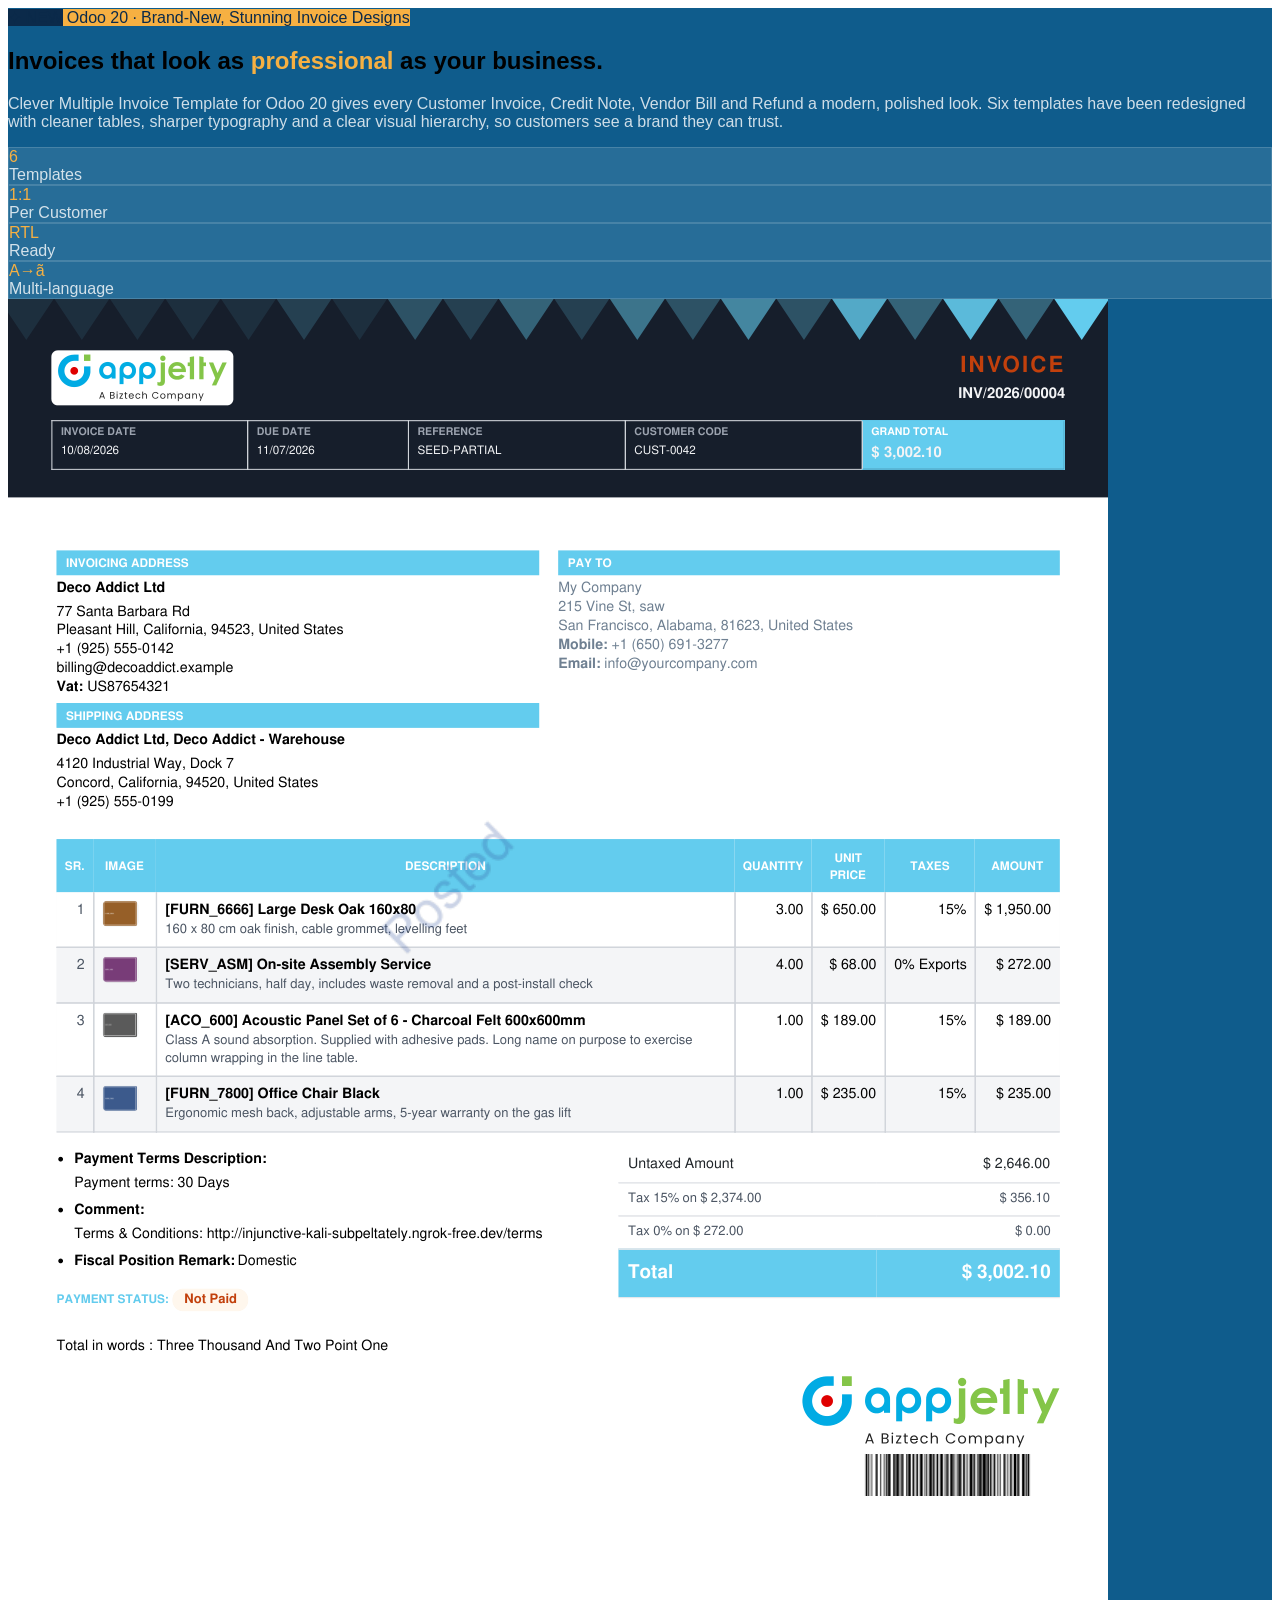
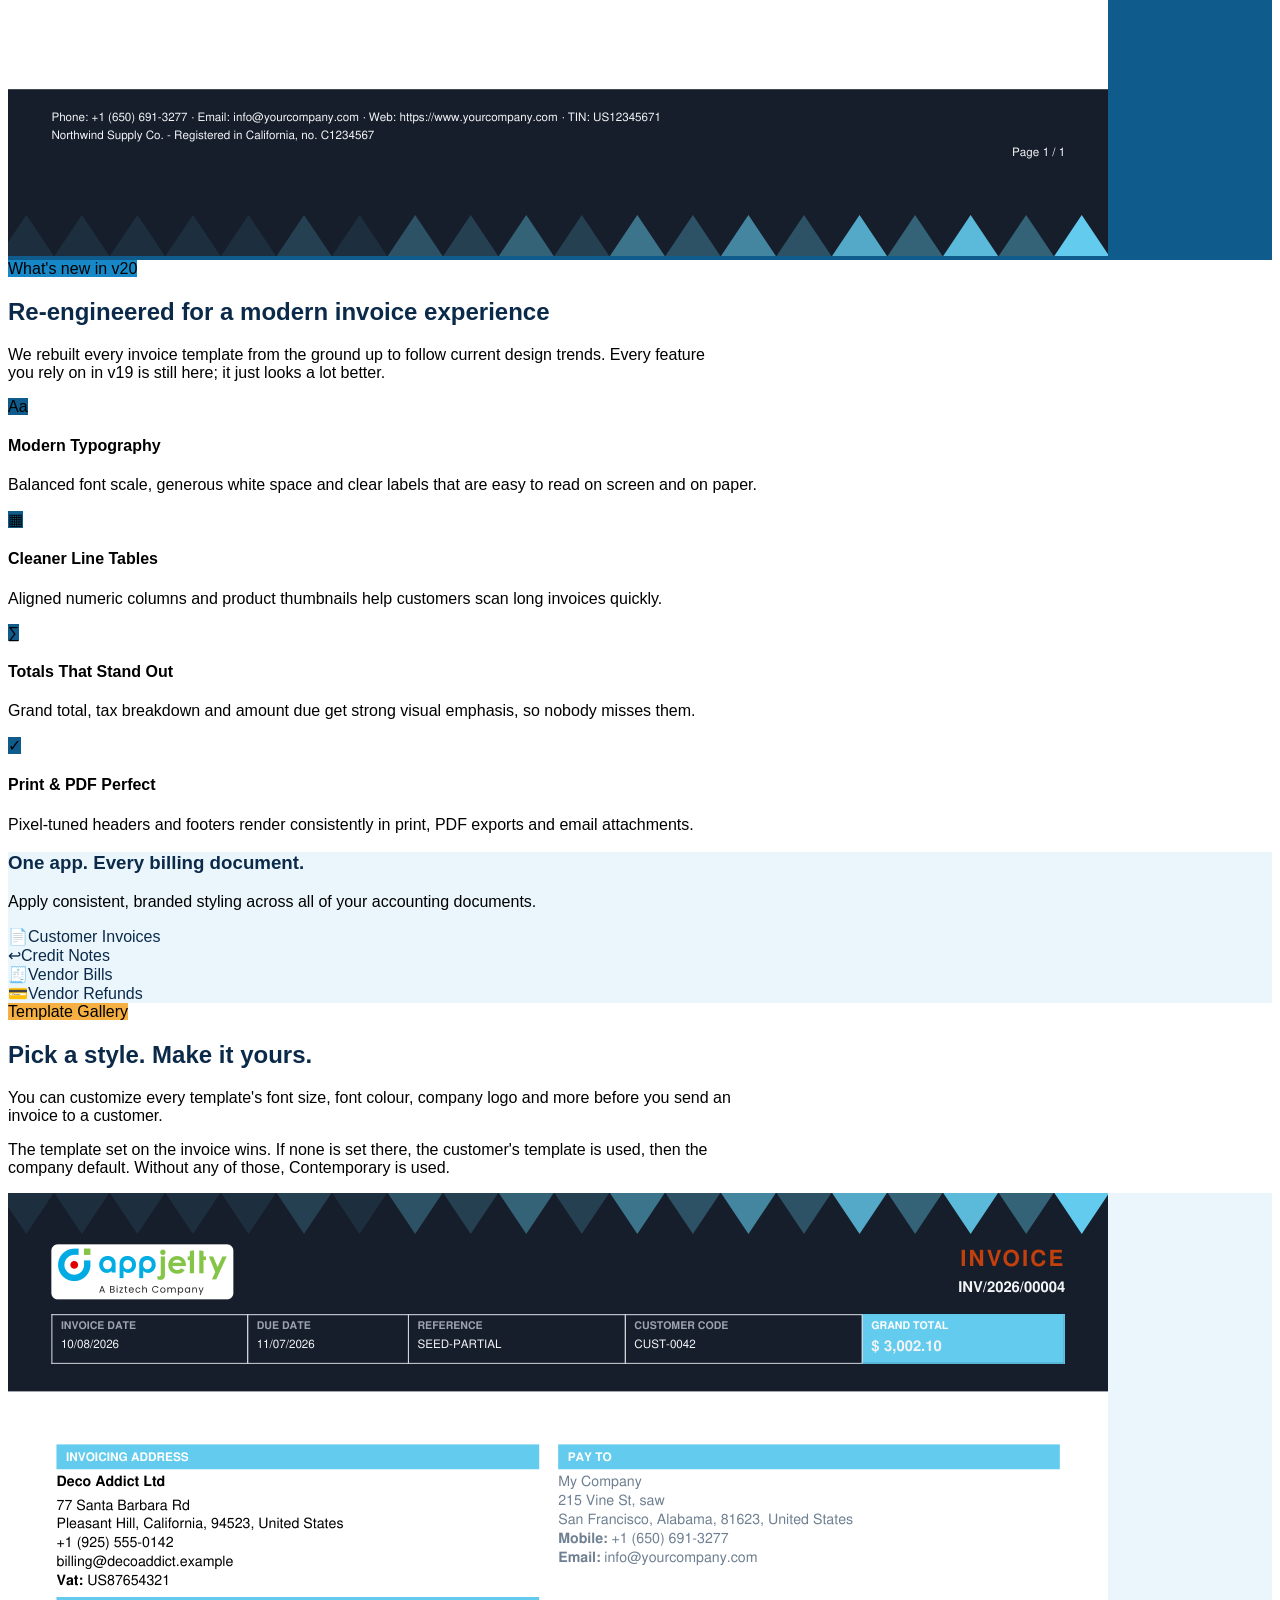
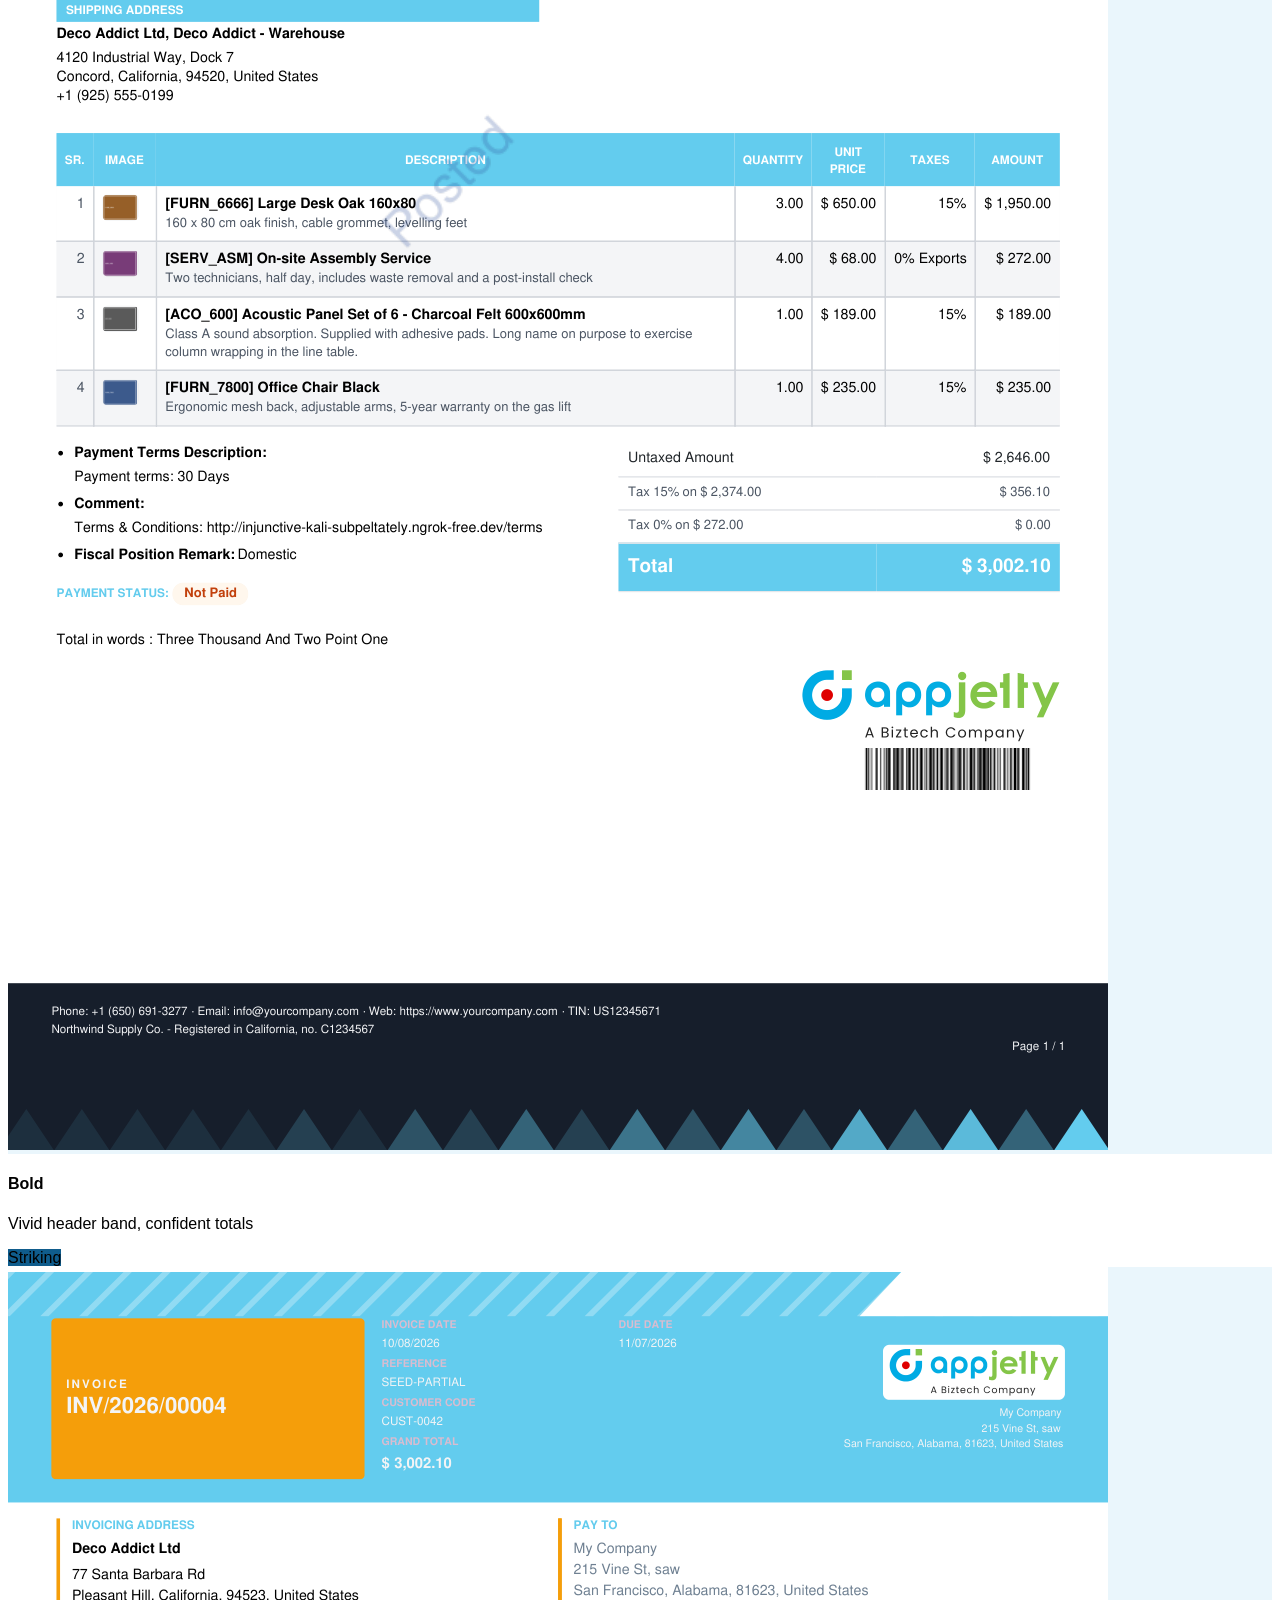
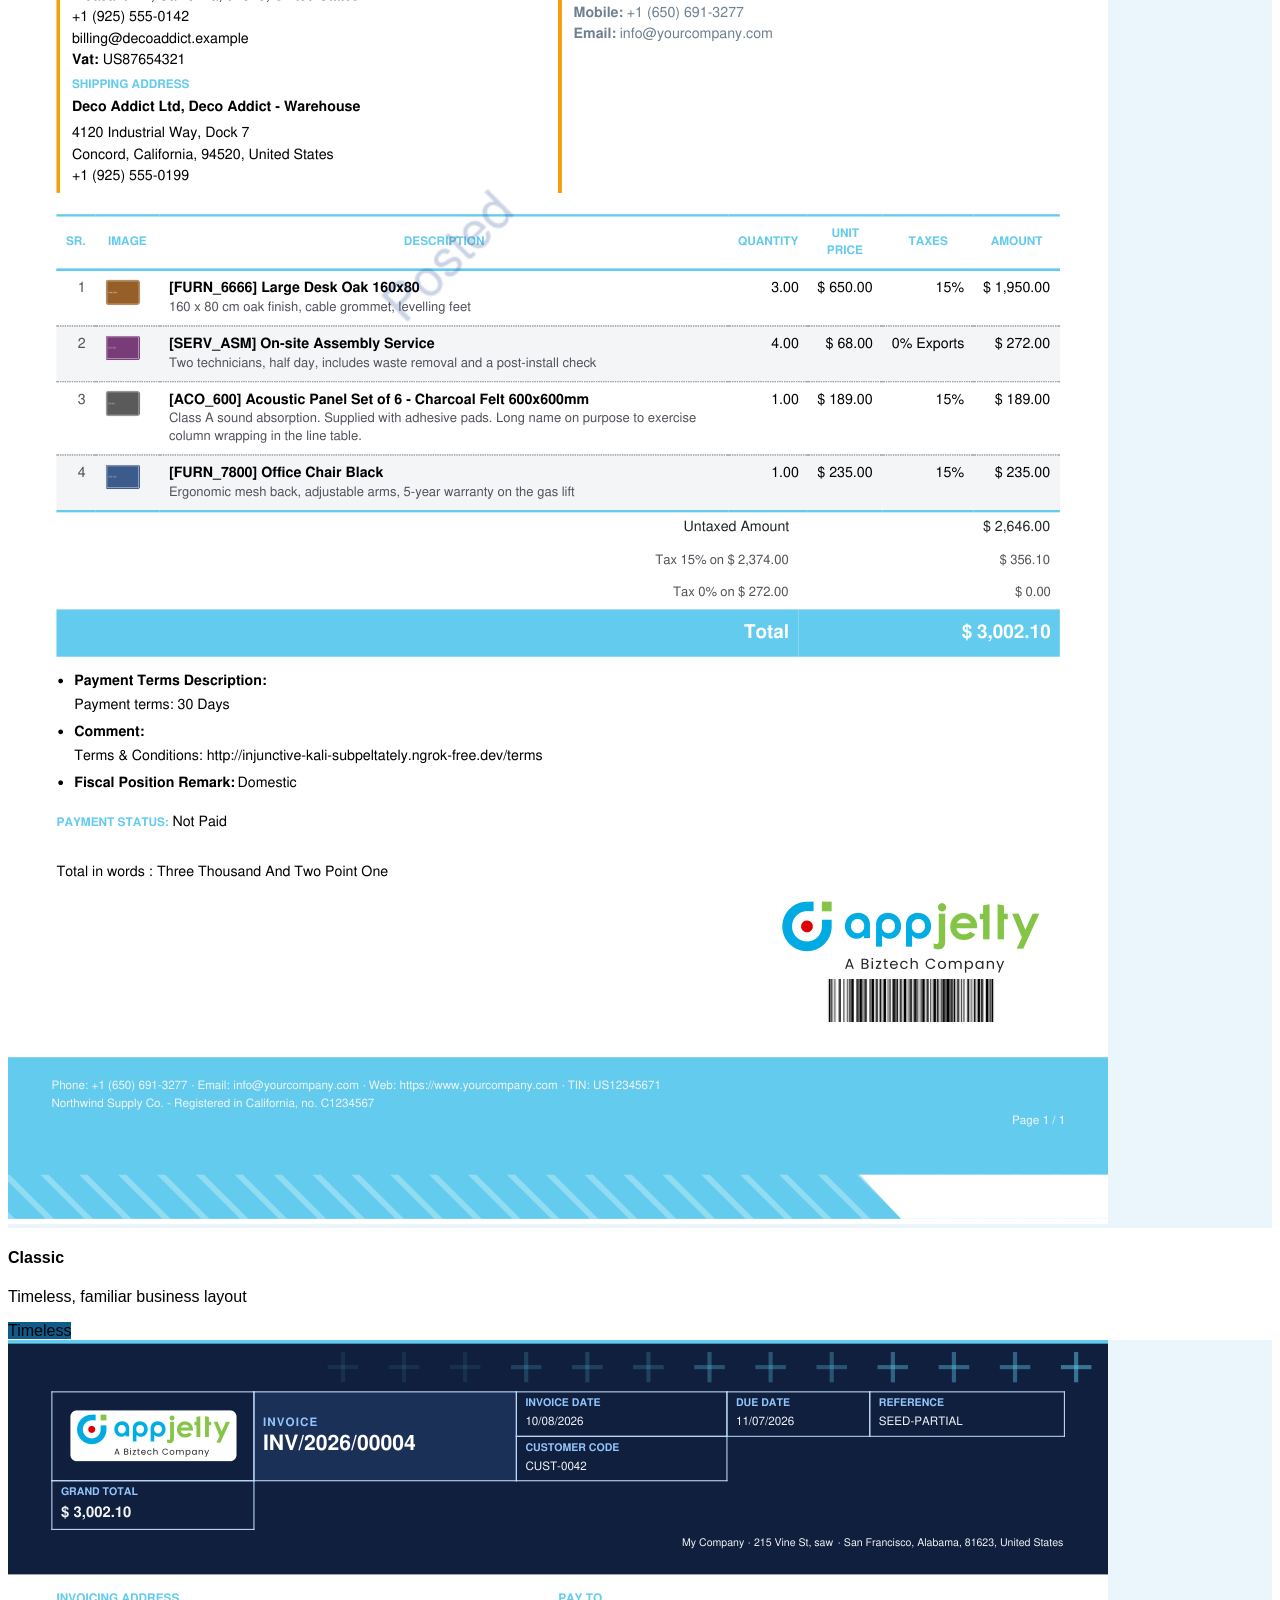
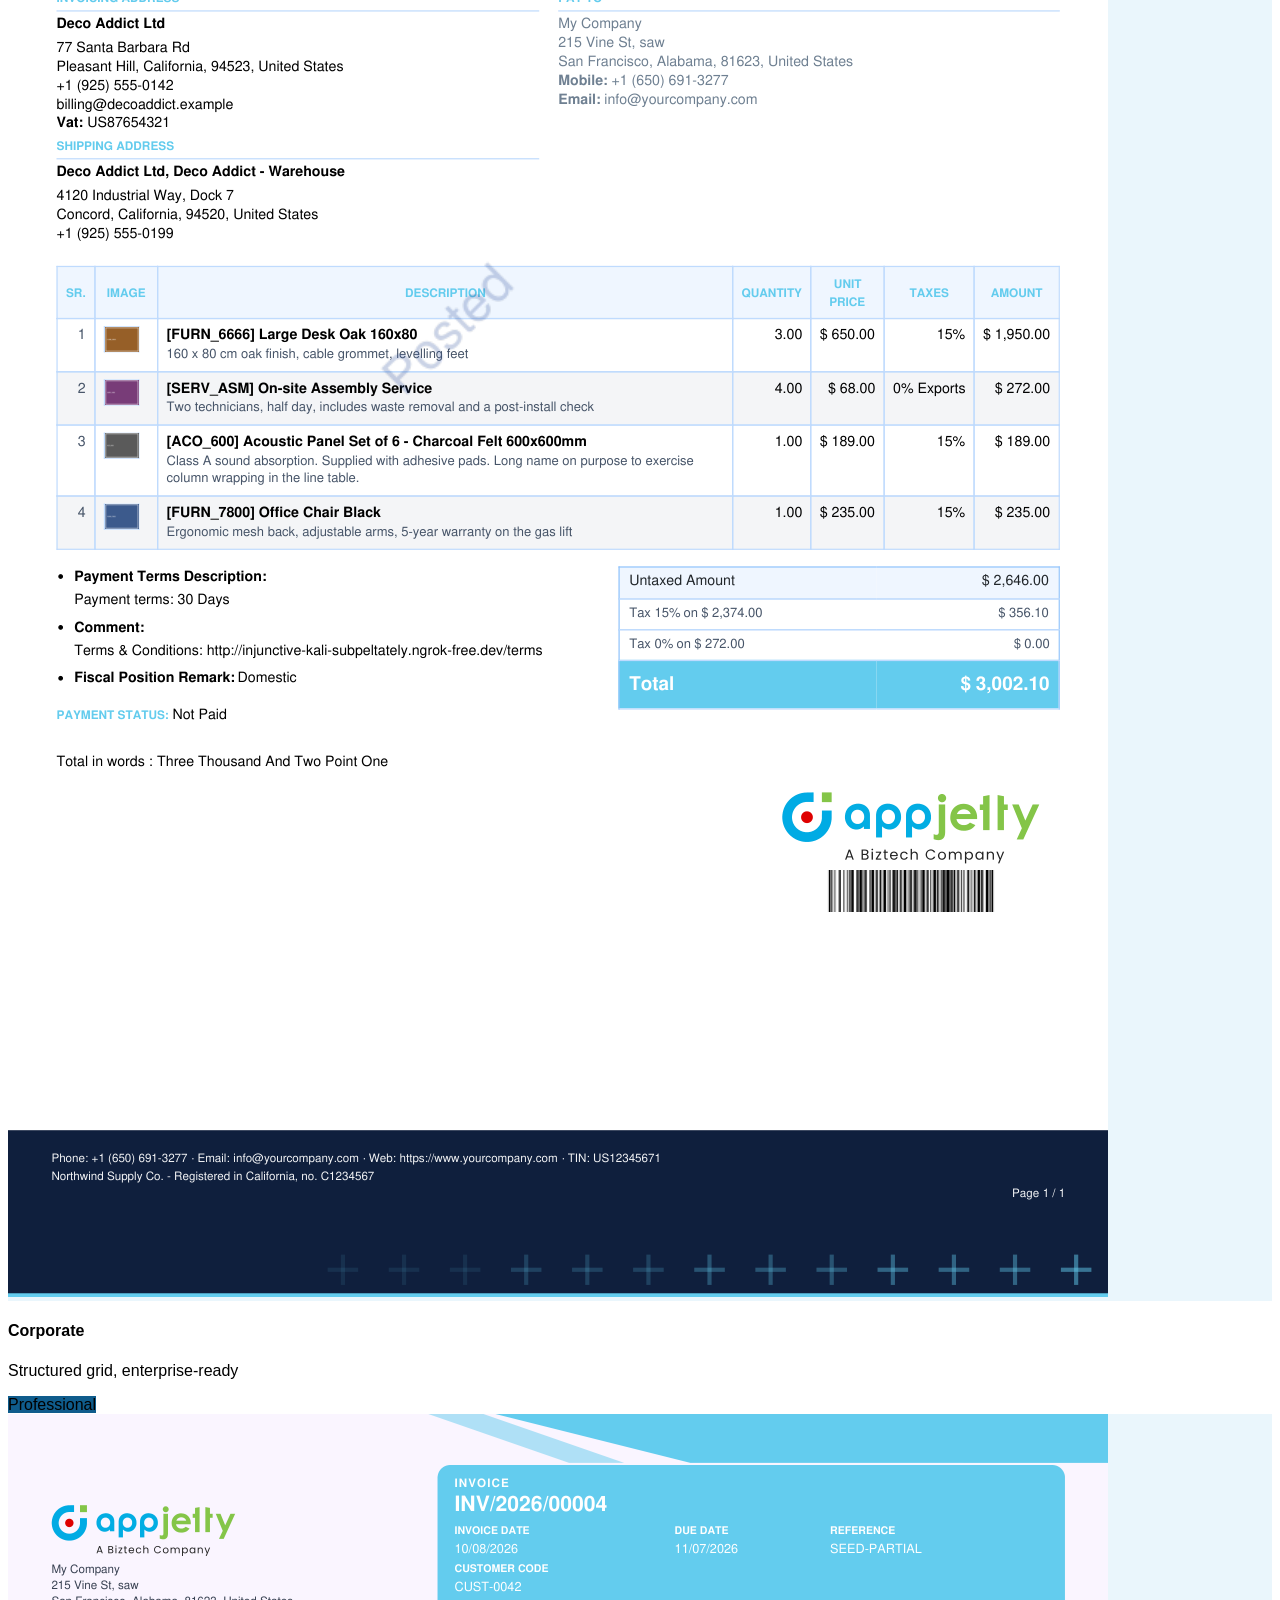
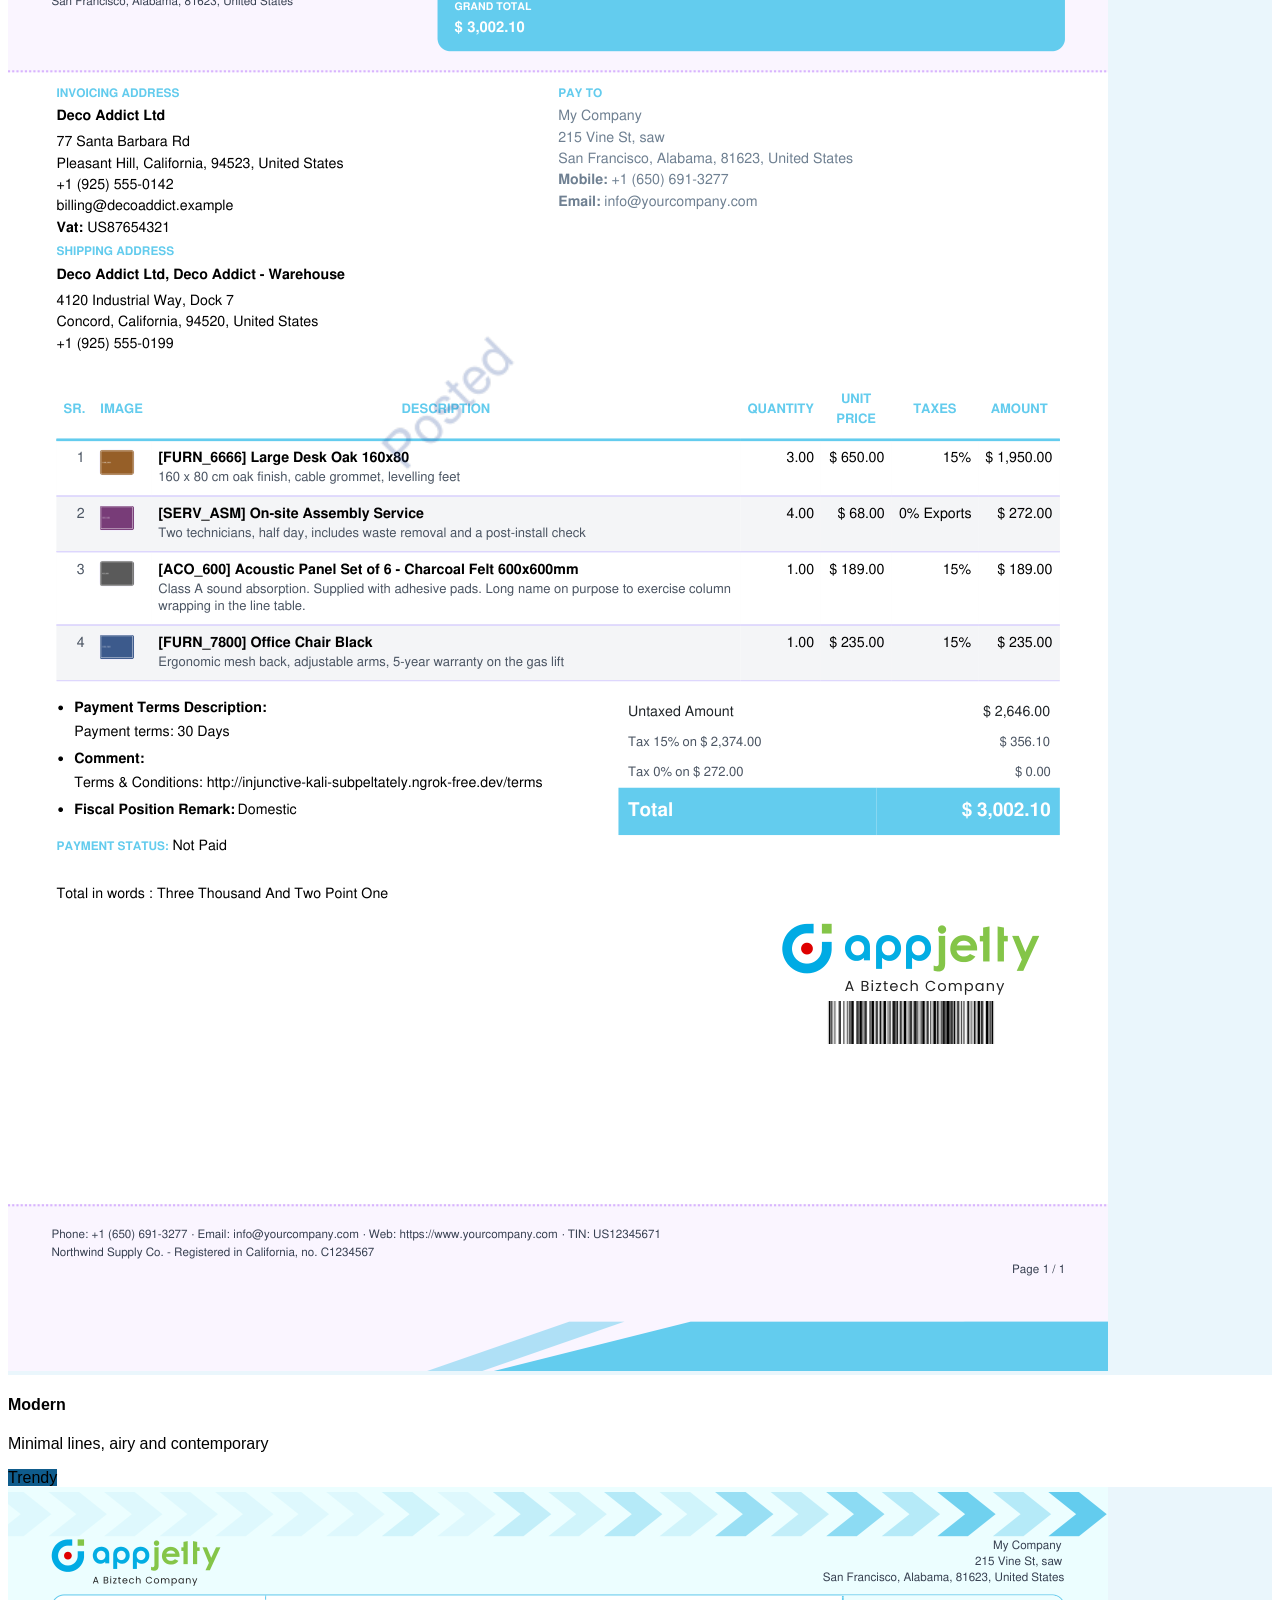
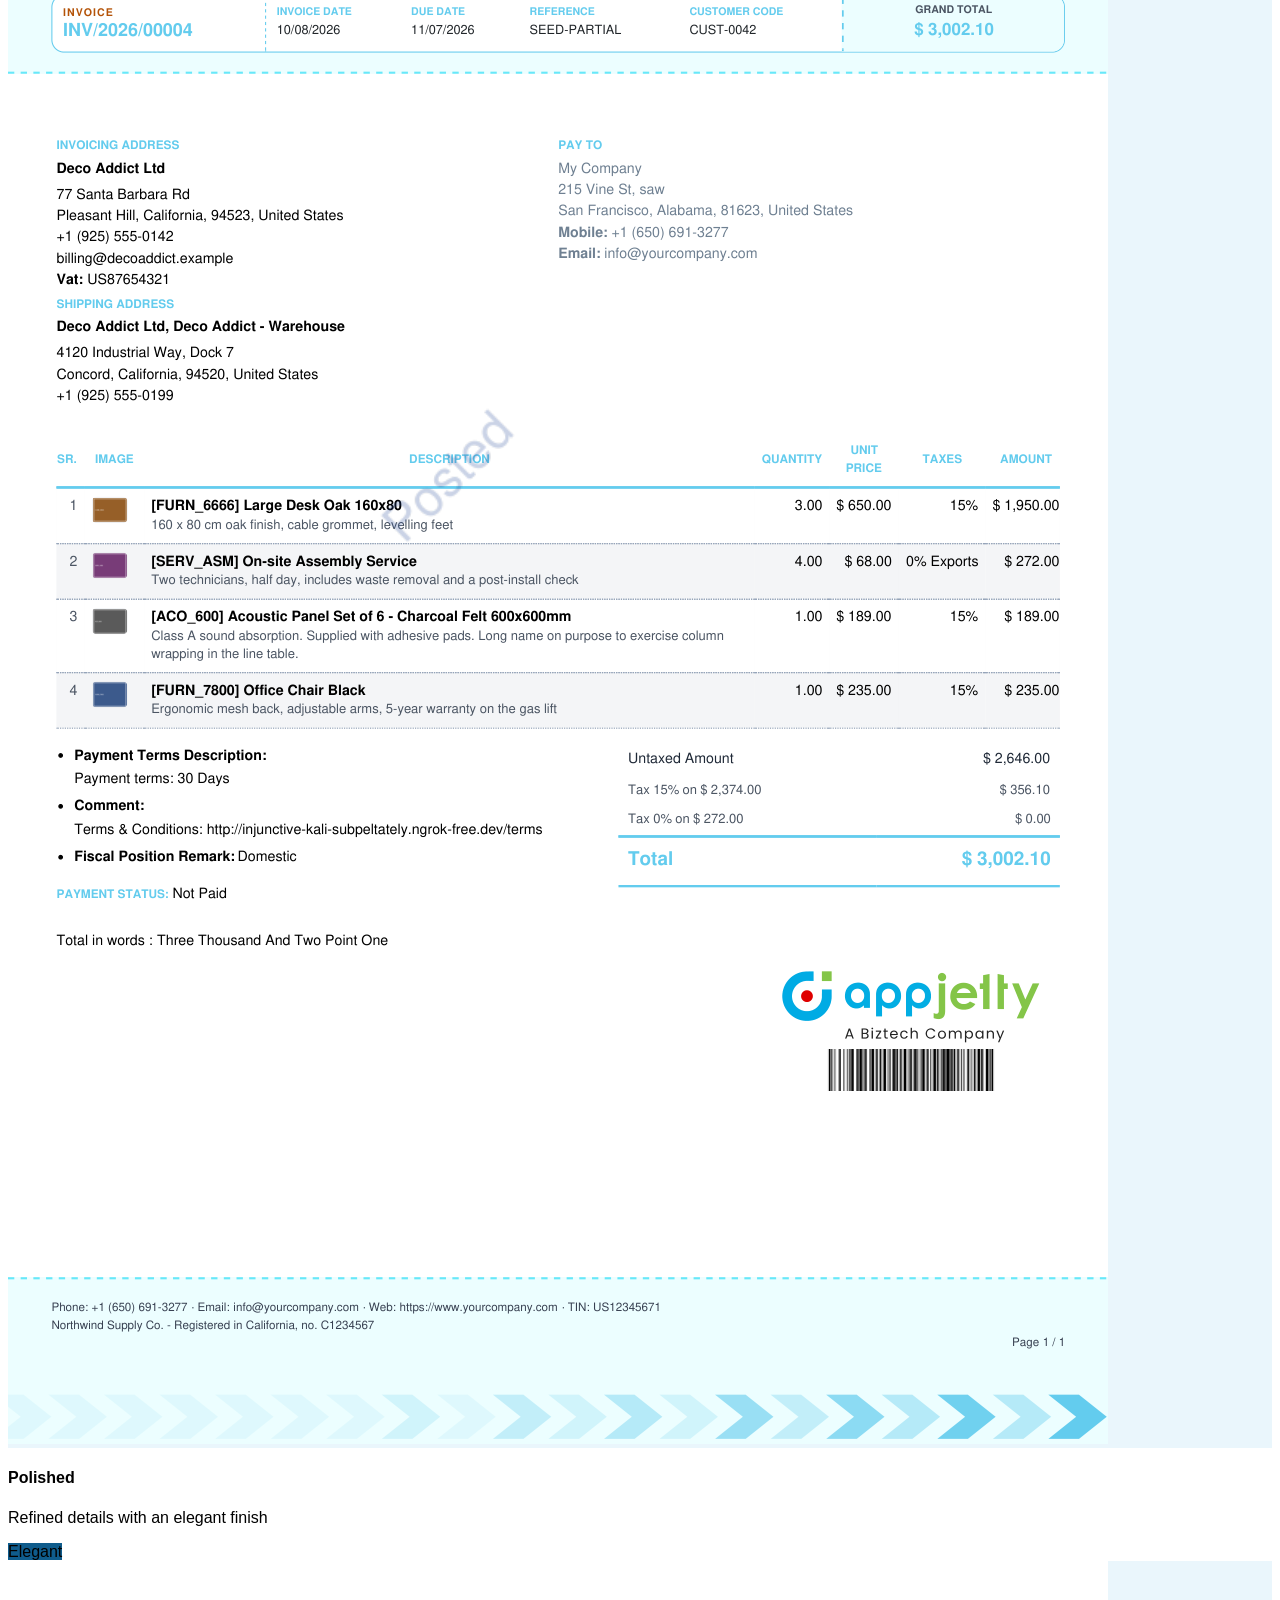
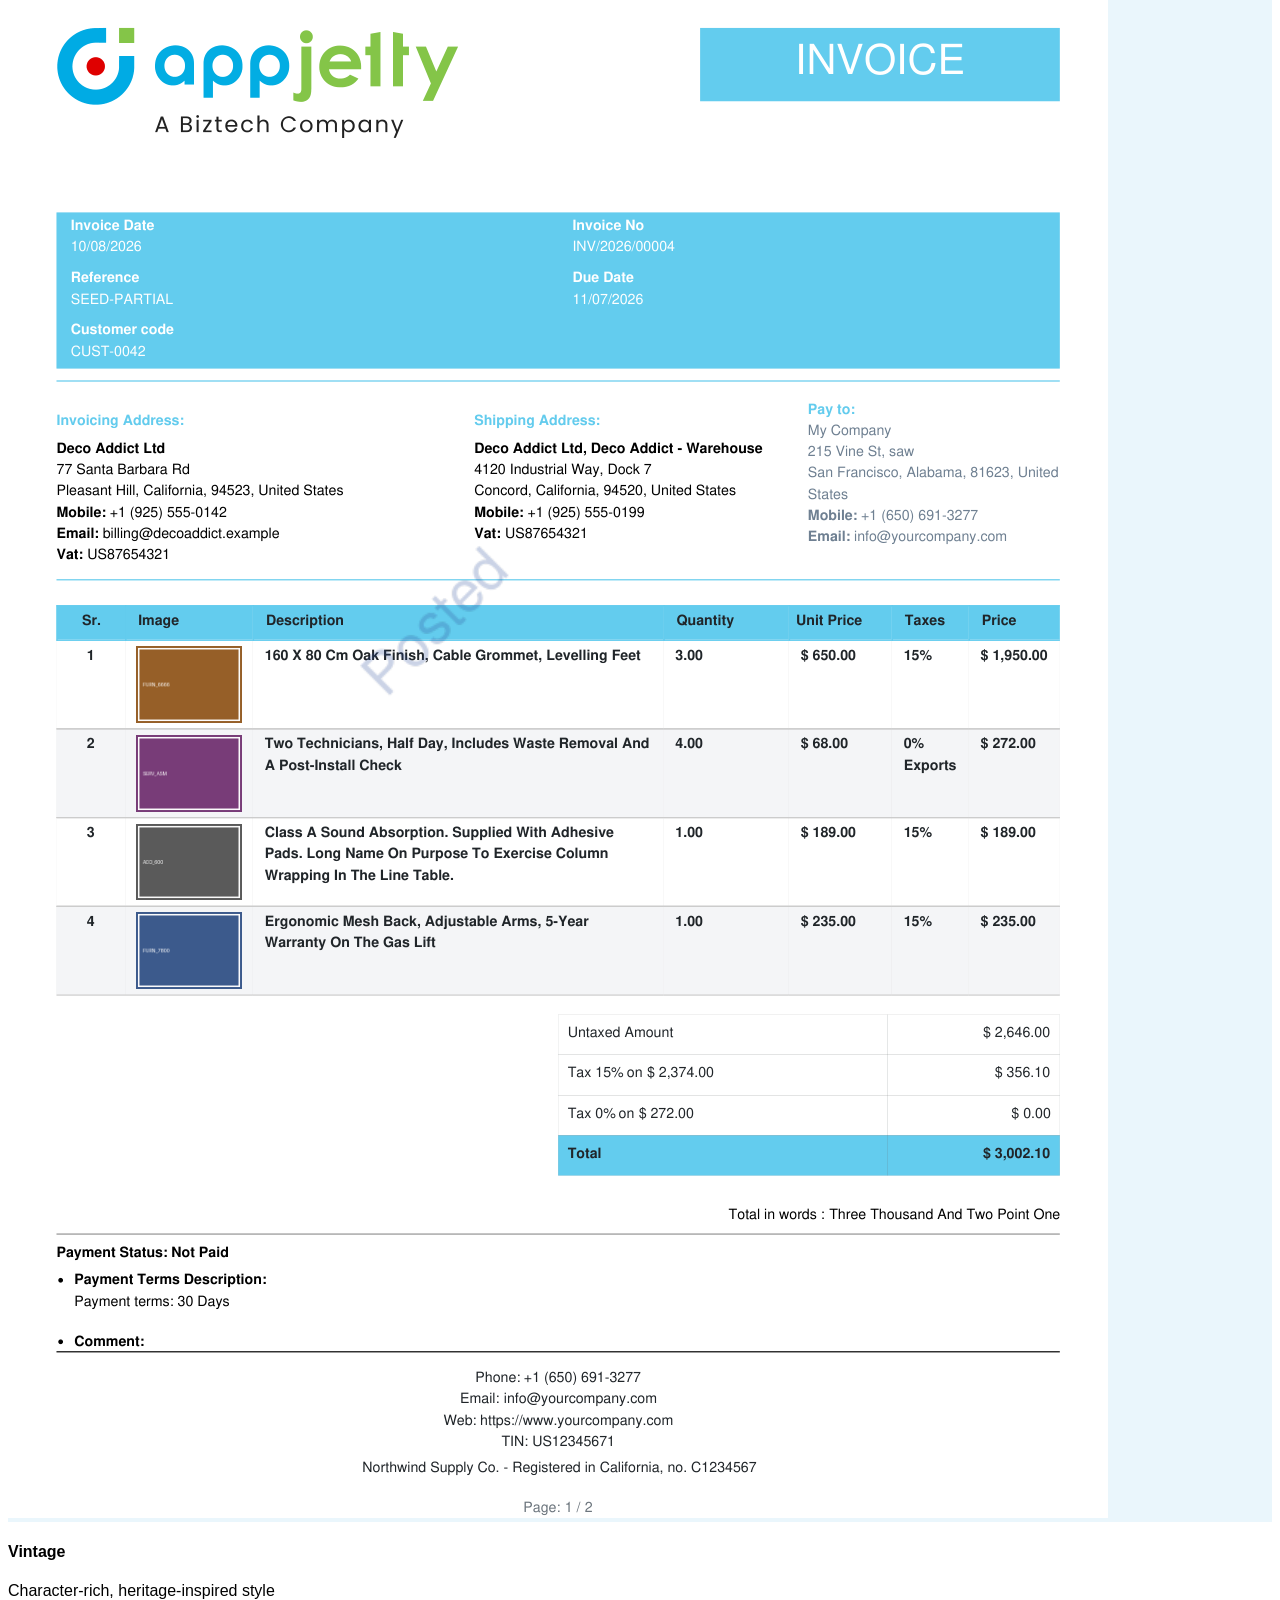
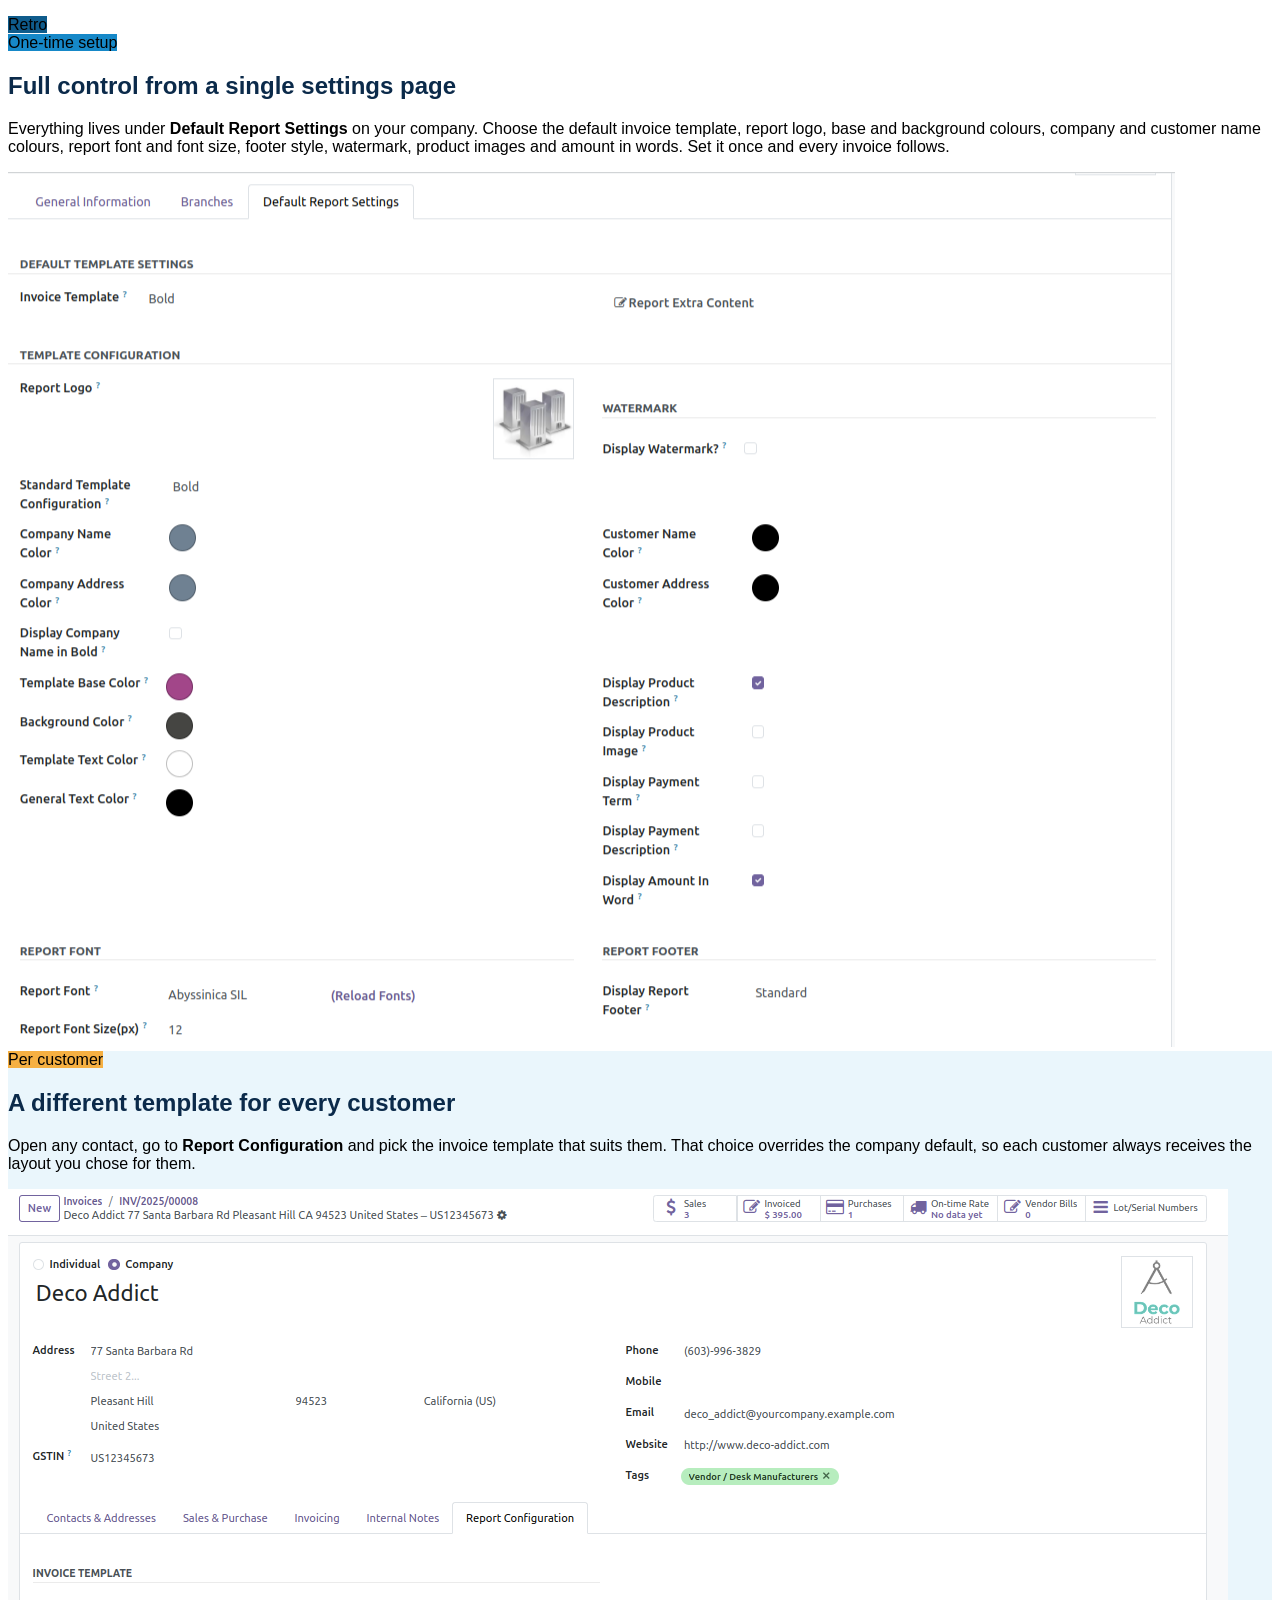
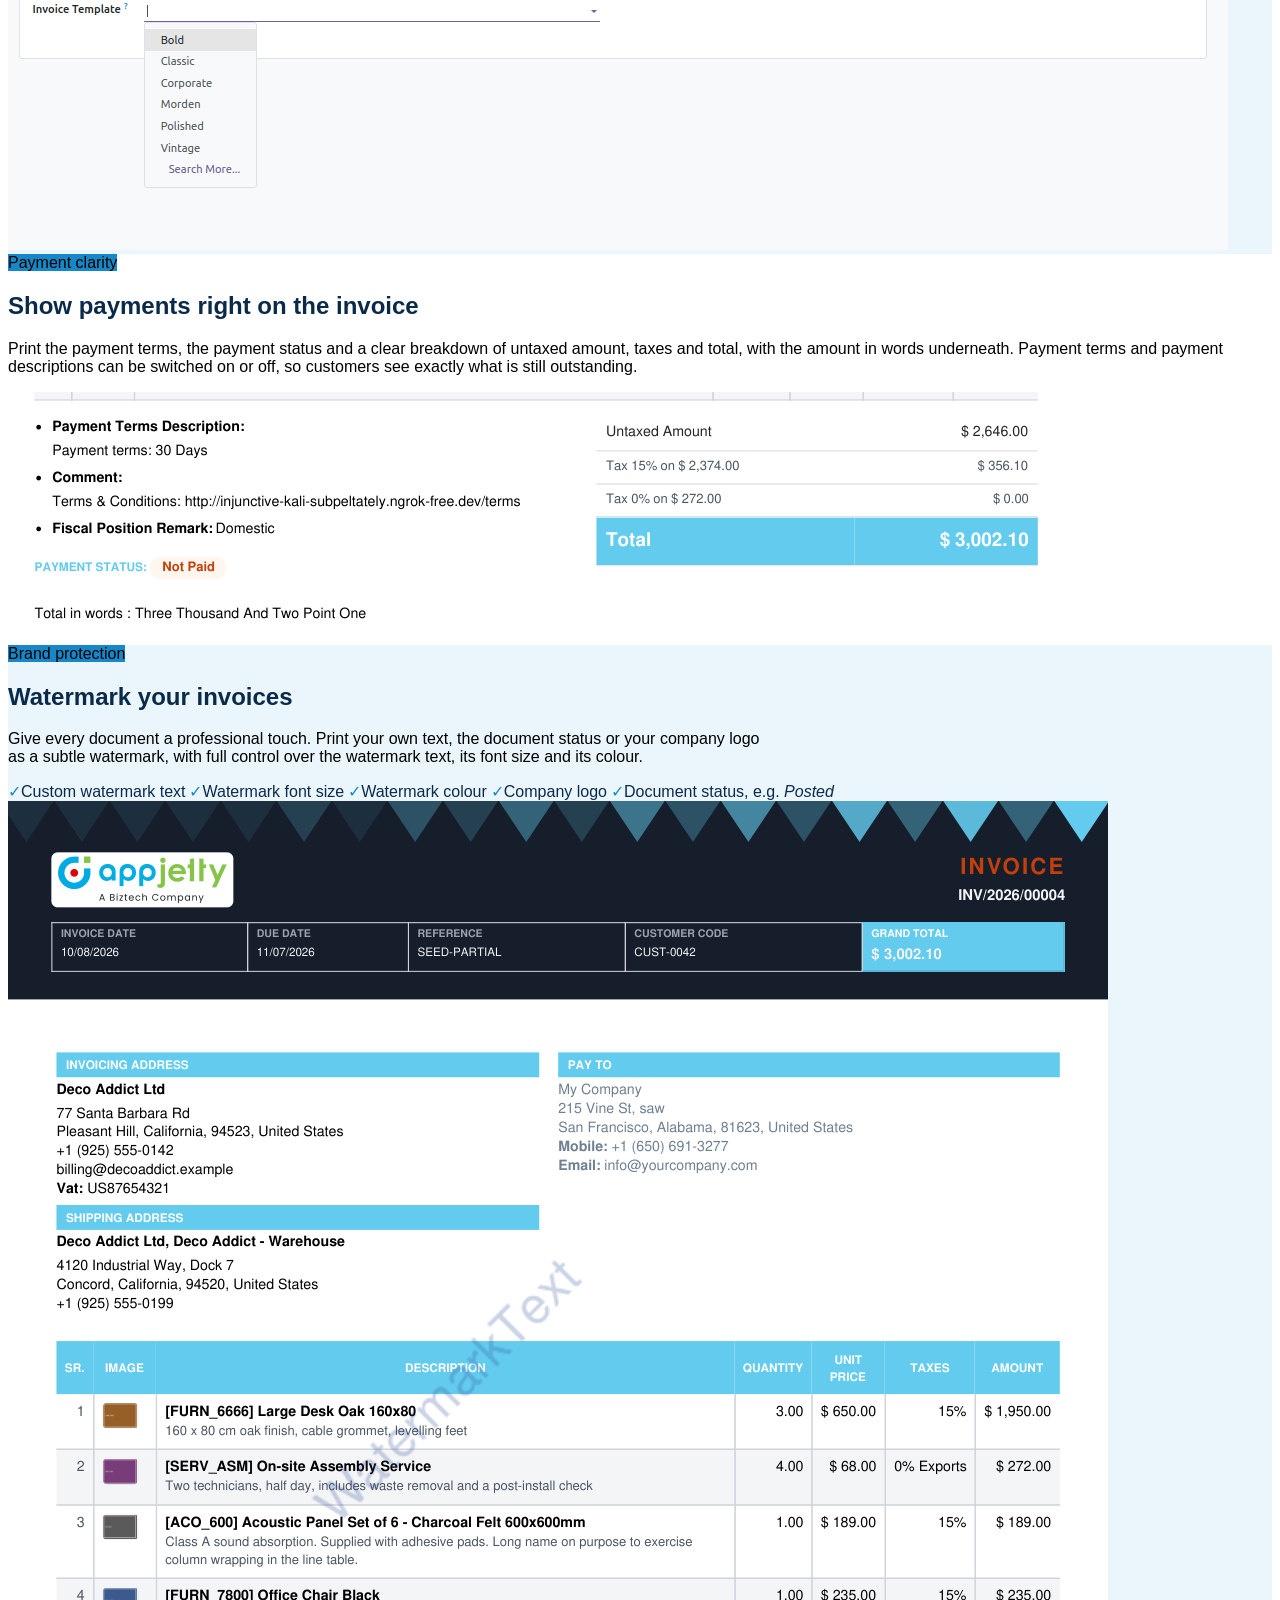
==== commit ac0188f3: "[FIX] font-family change" ====
--- a/biztech_report_template/static/description/index.html
+++ b/biztech_report_template/static/description/index.html
@@ -21,36 +21,36 @@
       <div class="col-12 col-lg-7 text-center text-lg-start pe-lg-5">
         <div class="d-flex flex-wrap gap-2 justify-content-center justify-content-lg-start mb-4">
           <span class="rounded-pill d-inline-flex align-items-center flex-wrap justify-content-center gap-2 ps-2 pe-4 py-2 fs-6 fw-bold text-wrap shadow-lg border border-2 border-white" style="background-color: #f6b042; color: #0b2a4a;">
-            <span class="rounded-pill d-inline-block lh-1 px-3 py-2 text-white" style="background-color: #0b2a4a;">✦ NEW</span>
-            <span class="text-nowrap">Odoo 20 ·</span>
-            <span class="text-nowrap">Brand-New, Stunning Invoice Designs</span>
+            <span class="rounded-pill d-inline-block lh-1 px-3 py-2 text-white" style="background-color: #0b2a4a;font-family: sans-serif;">✦ NEW</span>
+            <span class="text-nowrap" style="font-family: sans-serif;">Odoo 20 ·</span>
+            <span class="text-nowrap" style="font-family: sans-serif;">Brand-New, Stunning Invoice Designs</span>
           </span>
         </div>
-        <h1 class="fs-1 fw-bold lh-sm mb-3 text-white">Invoices that look as <span style="color: #f6b042;">professional</span> as your business.</h1>
-        <p class="lead mb-4" style="color: rgba(255,255,255,0.8);">Clever Multiple Invoice Template for Odoo 20 gives every Customer Invoice, Credit Note, Vendor Bill and Refund a modern, polished look. Six templates have been redesigned with cleaner tables, sharper typography and a clear visual hierarchy, so customers see a brand they can trust.</p>
+        <h1 class="fs-1 fw-bold lh-sm mb-3 text-white" style="font-family: sans-serif;">Invoices that look as <span style="color: #f6b042;font-family: sans-serif;">professional</span> as your business.</h1>
+        <p class="lead mb-4" style="color: rgba(255,255,255,0.8);font-family: sans-serif;">Clever Multiple Invoice Template for Odoo 20 gives every Customer Invoice, Credit Note, Vendor Bill and Refund a modern, polished look. Six templates have been redesigned with cleaner tables, sharper typography and a clear visual hierarchy, so customers see a brand they can trust.</p>
         <div class="row row-cols-2 row-cols-md-4 g-2 mb-2">
           <div class="col">
             <div class="rounded-3 py-3 px-2 text-center h-100" style="background-color: rgba(255,255,255,0.1); border: 1px solid rgba(255,255,255,0.15);">
-              <div class="fs-2 fw-bold" style="color: #f6b042;">6</div>
-              <span class="fs-6" style="color: rgba(255,255,255,0.8);">Templates</span>
+              <div class="fs-2 fw-bold" style="color: #f6b042;font-family: sans-serif;">6</div>
+              <span class="fs-6" style="color: rgba(255,255,255,0.8);font-family: sans-serif;">Templates</span>
             </div>
           </div>
           <div class="col">
             <div class="rounded-3 py-3 px-2 text-center h-100" style="background-color: rgba(255,255,255,0.1); border: 1px solid rgba(255,255,255,0.15);">
-              <div class="fs-2 fw-bold" style="color: #f6b042;">1:1</div>
-              <span class="fs-6" style="color: rgba(255,255,255,0.8);">Per Customer</span>
+              <div class="fs-2 fw-bold" style="color: #f6b042;font-family: sans-serif;">1:1</div>
+              <span class="fs-6" style="color: rgba(255,255,255,0.8);font-family: sans-serif;">Per Customer</span>
             </div>
           </div>
           <div class="col">
             <div class="rounded-3 py-3 px-2 text-center h-100" style="background-color: rgba(255,255,255,0.1); border: 1px solid rgba(255,255,255,0.15);">
-              <div class="fs-2 fw-bold" style="color: #f6b042;">RTL</div>
-              <span class="fs-6" style="color: rgba(255,255,255,0.8);">Ready</span>
+              <div class="fs-2 fw-bold" style="color: #f6b042;font-family: sans-serif;">RTL</div>
+              <span class="fs-6" style="color: rgba(255,255,255,0.8);font-family: sans-serif;">Ready</span>
             </div>
           </div>
           <div class="col">
             <div class="rounded-3 py-3 px-2 text-center h-100" style="background-color: rgba(255,255,255,0.1); border: 1px solid rgba(255,255,255,0.15);">
-              <div class="fs-2 fw-bold" style="color: #f6b042;">A→ã</div>
-              <span class="fs-6" style="color: rgba(255,255,255,0.8);">Multi-language</span>
+              <div class="fs-2 fw-bold" style="color: #f6b042;font-family: sans-serif;">A→ã</div>
+              <span class="fs-6" style="color: rgba(255,255,255,0.8);font-family: sans-serif;">Multi-language</span>
             </div>
           </div>
         </div>
@@ -66,44 +66,44 @@
   <!-- ===================== WHAT'S NEW ===================== -->
   <section class="mb-5 px-2">
     <div class="text-center mb-4">
-      <span class="rounded-pill d-inline-block lh-1 px-3 py-2 mb-3 fs-6 text-white" style="background-color: #1688c8;">What's new in v20</span>
-      <h2 class="fs-2 fw-bold lh-sm mb-2" style="color: #0b2a4a;">Re-engineered for a modern invoice experience</h2>
-      <p class="text-body-secondary fs-5 mx-auto mb-0" style="max-width: 720px;">We rebuilt every invoice template from the ground up to follow current design trends. Every feature you rely on in v19 is still here; it just looks a lot better.</p>
+      <span class="rounded-pill d-inline-block lh-1 px-3 py-2 mb-3 fs-6 text-white" style="background-color: #1688c8;font-family: sans-serif;">What's new in v20</span>
+      <h2 class="fs-2 fw-bold lh-sm mb-2" style="color: #0b2a4a;font-family: sans-serif;">Re-engineered for a modern invoice experience</h2>
+      <p class="text-body-secondary fs-5 mx-auto mb-0" style="max-width: 720px;font-family: sans-serif;">We rebuilt every invoice template from the ground up to follow current design trends. Every feature you rely on in v19 is still here; it just looks a lot better.</p>
     </div>
     <div class="row g-4">
       <div class="col-12 col-md-6 col-lg-3">
         <div class="card border-0 shadow-sm rounded-4 h-100">
           <div class="card-body p-4">
-            <span class="d-inline-flex align-items-center justify-content-center rounded-circle text-white fw-bold mb-3" style="width: 48px; height: 48px; background-color: #0f5c8c;">Aa</span>
-            <h4 class="fw-bold">Modern Typography</h4>
-            <p class="text-body-secondary fs-6 mb-0">Balanced font scale, generous white space and clear labels that are easy to read on screen and on paper.</p>
+            <span class="d-inline-flex align-items-center justify-content-center rounded-circle text-white fw-bold mb-3" style="width: 48px; height: 48px; background-color: #0f5c8c;font-family: sans-serif;">Aa</span>
+            <h4 class="fw-bold" style="font-family: sans-serif;">Modern Typography</h4>
+            <p class="text-body-secondary fs-6 mb-0" style="font-family: sans-serif;">Balanced font scale, generous white space and clear labels that are easy to read on screen and on paper.</p>
           </div>
         </div>
       </div>
       <div class="col-12 col-md-6 col-lg-3">
         <div class="card border-0 shadow-sm rounded-4 h-100">
           <div class="card-body p-4">
-            <span class="d-inline-flex align-items-center justify-content-center rounded-circle text-white fw-bold mb-3" style="width: 48px; height: 48px; background-color: #0f5c8c;">▦</span>
-            <h4 class="fw-bold">Cleaner Line Tables</h4>
-            <p class="text-body-secondary fs-6 mb-0">Aligned numeric columns and product thumbnails help customers scan long invoices quickly.</p>
+            <span class="d-inline-flex align-items-center justify-content-center rounded-circle text-white fw-bold mb-3" style="width: 48px; height: 48px; background-color: #0f5c8c;font-family: sans-serif;">▦</span>
+            <h4 class="fw-bold" style="font-family: sans-serif;">Cleaner Line Tables</h4>
+            <p class="text-body-secondary fs-6 mb-0" style="font-family: sans-serif;">Aligned numeric columns and product thumbnails help customers scan long invoices quickly.</p>
           </div>
         </div>
       </div>
       <div class="col-12 col-md-6 col-lg-3">
         <div class="card border-0 shadow-sm rounded-4 h-100">
           <div class="card-body p-4">
-            <span class="d-inline-flex align-items-center justify-content-center rounded-circle text-white fw-bold mb-3" style="width: 48px; height: 48px; background-color: #0f5c8c;">∑</span>
-            <h4 class="fw-bold">Totals That Stand Out</h4>
-            <p class="text-body-secondary fs-6 mb-0">Grand total, tax breakdown and amount due get strong visual emphasis, so nobody misses them.</p>
+            <span class="d-inline-flex align-items-center justify-content-center rounded-circle text-white fw-bold mb-3" style="width: 48px; height: 48px; background-color: #0f5c8c;font-family: sans-serif;">∑</span>
+            <h4 class="fw-bold" style="font-family: sans-serif;">Totals That Stand Out</h4>
+            <p class="text-body-secondary fs-6 mb-0" style="font-family: sans-serif;">Grand total, tax breakdown and amount due get strong visual emphasis, so nobody misses them.</p>
           </div>
         </div>
       </div>
       <div class="col-12 col-md-6 col-lg-3">
         <div class="card border-0 shadow-sm rounded-4 h-100">
           <div class="card-body p-4">
-            <span class="d-inline-flex align-items-center justify-content-center rounded-circle text-white fw-bold mb-3" style="width: 48px; height: 48px; background-color: #0f5c8c;">✓</span>
-            <h4 class="fw-bold">Print &amp; PDF Perfect</h4>
-            <p class="text-body-secondary fs-6 mb-0">Pixel-tuned headers and footers render consistently in print, PDF exports and email attachments.</p>
+            <span class="d-inline-flex align-items-center justify-content-center rounded-circle text-white fw-bold mb-3" style="width: 48px; height: 48px; background-color: #0f5c8c;font-family: sans-serif;">✓</span>
+            <h4 class="fw-bold" style="font-family: sans-serif;">Print &amp; PDF Perfect</h4>
+            <p class="text-body-secondary fs-6 mb-0" style="font-family: sans-serif;">Pixel-tuned headers and footers render consistently in print, PDF exports and email attachments.</p>
           </div>
         </div>
       </div>
@@ -112,27 +112,27 @@
 
   <!-- ===================== SUPPORTED DOCUMENTS ===================== -->
   <section class="rounded-4 p-4 p-md-5 mb-5 text-center" style="background-color: #eaf6fc;">
-    <h3 class="fs-2 fw-bold lh-sm mb-2" style="color: #0b2a4a;">One app. Every billing document.</h3>
-    <p class="text-body-secondary fs-5 mb-4">Apply consistent, branded styling across all of your accounting documents.</p>
+    <h3 class="fs-2 fw-bold lh-sm mb-2" style="color: #0b2a4a;font-family: sans-serif;">One app. Every billing document.</h3>
+    <p class="text-body-secondary fs-5 mb-4" style="font-family: sans-serif;">Apply consistent, branded styling across all of your accounting documents.</p>
     <div class="row row-cols-1 row-cols-md-2 g-3 g-md-4 mx-auto" style="max-width: 760px;">
       <div class="col">
         <div class="d-flex align-items-center justify-content-center gap-2 gap-md-3 h-100 rounded-pill bg-white border shadow-sm px-3 px-md-4 py-3 fs-5 fw-semibold text-nowrap" style="color: #0b2a4a;">
-          <span class="fs-3 lh-1">📄</span><span>Customer Invoices</span>
+          <span class="fs-3 lh-1" style="font-family: sans-serif;">📄</span><span style="font-family: sans-serif;">Customer Invoices</span>
         </div>
       </div>
       <div class="col">
         <div class="d-flex align-items-center justify-content-center gap-2 gap-md-3 h-100 rounded-pill bg-white border shadow-sm px-3 px-md-4 py-3 fs-5 fw-semibold text-nowrap" style="color: #0b2a4a;">
-          <span class="fs-3 lh-1">↩</span><span>Credit Notes</span>
+          <span class="fs-3 lh-1" style="font-family: sans-serif;">↩</span><span style="font-family: sans-serif;">Credit Notes</span>
         </div>
       </div>
       <div class="col">
         <div class="d-flex align-items-center justify-content-center gap-2 gap-md-3 h-100 rounded-pill bg-white border shadow-sm px-3 px-md-4 py-3 fs-5 fw-semibold text-nowrap" style="color: #0b2a4a;">
-          <span class="fs-3 lh-1">🧾</span><span>Vendor Bills</span>
+          <span class="fs-3 lh-1" style="font-family: sans-serif;">🧾</span><span style="font-family: sans-serif;">Vendor Bills</span>
         </div>
       </div>
       <div class="col">
         <div class="d-flex align-items-center justify-content-center gap-2 gap-md-3 h-100 rounded-pill bg-white border shadow-sm px-3 px-md-4 py-3 fs-5 fw-semibold text-nowrap" style="color: #0b2a4a;">
-          <span class="fs-3 lh-1">💳</span><span>Vendor Refunds</span>
+          <span class="fs-3 lh-1" style="font-family: sans-serif;">💳</span><span style="font-family: sans-serif;">Vendor Refunds</span>
         </div>
       </div>
     </div>
@@ -141,10 +141,10 @@
   <!-- ===================== TEMPLATE GALLERY ===================== -->
   <section class="mb-5 px-2">
     <div class="text-center mb-4">
-      <span class="rounded-pill d-inline-block lh-1 px-3 py-2 mb-3 fs-6 text-dark" style="background-color: #f6b042;">Template Gallery</span>
-      <h2 class="fs-2 fw-bold lh-sm mb-2" style="color: #0b2a4a;">Pick a style. Make it yours.</h2>
-      <p class="text-body-secondary fs-5 mx-auto mb-1" style="max-width: 760px;">You can customize every template's font size, font colour, company logo and more before you send an invoice to a customer.</p>
-      <p class="text-body-secondary fs-5 mx-auto mb-0" style="max-width: 760px;">The template set on the invoice wins. If none is set there, the customer's template is used, then the company default. Without any of those, Contemporary is used.</p>
+      <span class="rounded-pill d-inline-block lh-1 px-3 py-2 mb-3 fs-6 text-dark" style="background-color: #f6b042;font-family: sans-serif;">Template Gallery</span>
+      <h2 class="fs-2 fw-bold lh-sm mb-2" style="color: #0b2a4a;font-family: sans-serif;">Pick a style. Make it yours.</h2>
+      <p class="text-body-secondary fs-5 mx-auto mb-1" style="max-width: 760px;font-family: sans-serif;">You can customize every template's font size, font colour, company logo and more before you send an invoice to a customer.</p>
+      <p class="text-body-secondary fs-5 mx-auto mb-0" style="max-width: 760px;font-family: sans-serif;">The template set on the invoice wins. If none is set there, the customer's template is used, then the company default. Without any of those, Contemporary is used.</p>
     </div>
     <div class="row g-4">
       <div class="col-12 col-md-6 col-lg-4">
@@ -154,10 +154,10 @@
           </div>
           <div class="card-body d-flex align-items-center justify-content-between">
             <div>
-              <h4 class="fw-bold mb-0">Bold</h4>
-              <p class="text-body-secondary mb-0">Vivid header band, confident totals</p>
-            </div>
-            <span class="rounded-pill d-inline-block lh-1 fs-6 fw-semibold text-white shadow-sm px-3 py-2" style="background-color: #0f5c8c;">Striking</span>
+              <h4 class="fw-bold mb-0" style="font-family: sans-serif;">Bold</h4>
+              <p class="text-body-secondary mb-0" style="font-family: sans-serif;">Vivid header band, confident totals</p>
+            </div>
+            <span class="rounded-pill d-inline-block lh-1 fs-6 fw-semibold text-white shadow-sm px-3 py-2" style="background-color: #0f5c8c;font-family: sans-serif;">Striking</span>
           </div>
         </div>
       </div>
@@ -168,10 +168,10 @@
           </div>
           <div class="card-body d-flex align-items-center justify-content-between">
             <div>
-              <h4 class="fw-bold mb-0">Classic</h4>
-              <p class="text-body-secondary mb-0">Timeless, familiar business layout</p>
-            </div>
-            <span class="rounded-pill d-inline-block lh-1 fs-6 fw-semibold text-white shadow-sm px-3 py-2" style="background-color: #0f5c8c;">Timeless</span>
+              <h4 class="fw-bold mb-0" style="font-family: sans-serif;">Classic</h4>
+              <p class="text-body-secondary mb-0" style="font-family: sans-serif;">Timeless, familiar business layout</p>
+            </div>
+            <span class="rounded-pill d-inline-block lh-1 fs-6 fw-semibold text-white shadow-sm px-3 py-2" style="background-color: #0f5c8c;font-family: sans-serif;">Timeless</span>
           </div>
         </div>
       </div>
@@ -182,10 +182,10 @@
           </div>
           <div class="card-body d-flex align-items-center justify-content-between">
             <div>
-              <h4 class="fw-bold mb-0">Corporate</h4>
-              <p class="text-body-secondary mb-0">Structured grid, enterprise-ready</p>
-            </div>
-            <span class="rounded-pill d-inline-block lh-1 fs-6 fw-semibold text-white shadow-sm px-3 py-2" style="background-color: #0f5c8c;">Professional</span>
+              <h4 class="fw-bold mb-0" style="font-family: sans-serif;">Corporate</h4>
+              <p class="text-body-secondary mb-0" style="font-family: sans-serif;">Structured grid, enterprise-ready</p>
+            </div>
+            <span class="rounded-pill d-inline-block lh-1 fs-6 fw-semibold text-white shadow-sm px-3 py-2" style="background-color: #0f5c8c;font-family: sans-serif;">Professional</span>
           </div>
         </div>
       </div>
@@ -196,10 +196,10 @@
           </div>
           <div class="card-body d-flex align-items-center justify-content-between">
             <div>
-              <h4 class="fw-bold mb-0">Modern</h4>
-              <p class="text-body-secondary mb-0">Minimal lines, airy and contemporary</p>
-            </div>
-            <span class="rounded-pill d-inline-block lh-1 fs-6 fw-semibold text-white shadow-sm px-3 py-2" style="background-color: #0f5c8c;">Trendy</span>
+              <h4 class="fw-bold mb-0" style="font-family: sans-serif;">Modern</h4>
+              <p class="text-body-secondary mb-0" style="font-family: sans-serif;">Minimal lines, airy and contemporary</p>
+            </div>
+            <span class="rounded-pill d-inline-block lh-1 fs-6 fw-semibold text-white shadow-sm px-3 py-2" style="background-color: #0f5c8c;font-family: sans-serif;">Trendy</span>
           </div>
         </div>
       </div>
@@ -210,10 +210,10 @@
           </div>
           <div class="card-body d-flex align-items-center justify-content-between">
             <div>
-              <h4 class="fw-bold mb-0">Polished</h4>
-              <p class="text-body-secondary mb-0">Refined details with an elegant finish</p>
-            </div>
-            <span class="rounded-pill d-inline-block lh-1 fs-6 fw-semibold text-white shadow-sm px-3 py-2" style="background-color: #0f5c8c;">Elegant</span>
+              <h4 class="fw-bold mb-0" style="font-family: sans-serif;">Polished</h4>
+              <p class="text-body-secondary mb-0" style="font-family: sans-serif;">Refined details with an elegant finish</p>
+            </div>
+            <span class="rounded-pill d-inline-block lh-1 fs-6 fw-semibold text-white shadow-sm px-3 py-2" style="background-color: #0f5c8c;font-family: sans-serif;">Elegant</span>
           </div>
         </div>
       </div>
@@ -224,10 +224,10 @@
           </div>
           <div class="card-body d-flex align-items-center justify-content-between">
             <div>
-              <h4 class="fw-bold mb-0">Vintage</h4>
-              <p class="text-body-secondary mb-0">Character-rich, heritage-inspired style</p>
-            </div>
-            <span class="rounded-pill d-inline-block lh-1 fs-6 fw-semibold text-white shadow-sm px-3 py-2" style="background-color: #0f5c8c;">Retro</span>
+              <h4 class="fw-bold mb-0" style="font-family: sans-serif;">Vintage</h4>
+              <p class="text-body-secondary mb-0" style="font-family: sans-serif;">Character-rich, heritage-inspired style</p>
+            </div>
+            <span class="rounded-pill d-inline-block lh-1 fs-6 fw-semibold text-white shadow-sm px-3 py-2" style="background-color: #0f5c8c;font-family: sans-serif;">Retro</span>
           </div>
         </div>
       </div>
@@ -238,9 +238,9 @@
   <section class="mb-5 px-2">
     <div class="row g-4 g-lg-5 align-items-center">
       <div class="col-12 col-lg-6 text-center text-lg-start">
-        <span class="rounded-pill d-inline-block lh-1 px-3 py-2 mb-3 fs-6 text-white" style="background-color: #1688c8;">One-time setup</span>
-        <h2 class="fs-2 fw-bold lh-sm mb-3" style="color: #0b2a4a;">Full control from a single settings page</h2>
-        <p class="text-body-secondary fs-5 mb-0">Everything lives under <strong>Default Report Settings</strong> on your company. Choose the default invoice template, report logo, base and background colours, company and customer name colours, report font and font size, footer style, watermark, product images and amount in words. Set it once and every invoice follows.</p>
+        <span class="rounded-pill d-inline-block lh-1 px-3 py-2 mb-3 fs-6 text-white" style="background-color: #1688c8;font-family: sans-serif;">One-time setup</span>
+        <h2 class="fs-2 fw-bold lh-sm mb-3" style="color: #0b2a4a;font-family: sans-serif;">Full control from a single settings page</h2>
+        <p class="text-body-secondary fs-5 mb-0" style="font-family: sans-serif;">Everything lives under <strong style="font-family: sans-serif;">Default Report Settings</strong> on your company. Choose the default invoice template, report logo, base and background colours, company and customer name colours, report font and font size, footer style, watermark, product images and amount in words. Set it once and every invoice follows.</p>
       </div>
       <div class="col-12 col-lg-6">
         <div class="bg-white rounded-4 shadow-sm border p-2 p-md-3 mx-auto" style="max-width: 560px;">
@@ -254,9 +254,9 @@
   <section class="rounded-4 p-4 p-md-5 mb-5" style="background-color: #eaf6fc;">
     <div class="row g-4 g-lg-5 align-items-center">
       <div class="col-12 col-lg-6 order-lg-2 text-center text-lg-start">
-        <span class="rounded-pill d-inline-block lh-1 px-3 py-2 mb-3 fs-6 text-dark" style="background-color: #f6b042;">Per customer</span>
-        <h2 class="fs-2 fw-bold lh-sm mb-3" style="color: #0b2a4a;">A different template for every customer</h2>
-        <p class="text-body-secondary fs-5 mb-0">Open any contact, go to <strong>Report Configuration</strong> and pick the invoice template that suits them. That choice overrides the company default, so each customer always receives the layout you chose for them.</p>
+        <span class="rounded-pill d-inline-block lh-1 px-3 py-2 mb-3 fs-6 text-dark" style="background-color: #f6b042;font-family: sans-serif;">Per customer</span>
+        <h2 class="fs-2 fw-bold lh-sm mb-3" style="color: #0b2a4a;font-family: sans-serif;">A different template for every customer</h2>
+        <p class="text-body-secondary fs-5 mb-0" style="font-family: sans-serif;">Open any contact, go to <strong style="font-family: sans-serif;">Report Configuration</strong> and pick the invoice template that suits them. That choice overrides the company default, so each customer always receives the layout you chose for them.</p>
       </div>
       <div class="col-12 col-lg-6 order-lg-1">
         <div class="bg-white rounded-4 shadow p-2 p-md-3 mx-auto" style="max-width: 560px;">
@@ -270,9 +270,9 @@
   <section class="mb-5 px-2">
     <div class="row g-4 g-lg-5 align-items-center">
       <div class="col-12 col-lg-6 text-center text-lg-start">
-        <span class="rounded-pill d-inline-block lh-1 px-3 py-2 mb-3 fs-6 text-white" style="background-color: #1688c8;">Payment clarity</span>
-        <h2 class="fs-2 fw-bold lh-sm mb-3" style="color: #0b2a4a;">Show payments right on the invoice</h2>
-        <p class="text-body-secondary fs-5 mb-0">Print the payment terms, the payment status and a clear breakdown of untaxed amount, taxes and total, with the amount in words underneath. Payment terms and payment descriptions can be switched on or off, so customers see exactly what is still outstanding.</p>
+        <span class="rounded-pill d-inline-block lh-1 px-3 py-2 mb-3 fs-6 text-white" style="background-color: #1688c8;font-family: sans-serif;">Payment clarity</span>
+        <h2 class="fs-2 fw-bold lh-sm mb-3" style="color: #0b2a4a;font-family: sans-serif;">Show payments right on the invoice</h2>
+        <p class="text-body-secondary fs-5 mb-0" style="font-family: sans-serif;">Print the payment terms, the payment status and a clear breakdown of untaxed amount, taxes and total, with the amount in words underneath. Payment terms and payment descriptions can be switched on or off, so customers see exactly what is still outstanding.</p>
       </div>
       <div class="col-12 col-lg-6">
         <div class="bg-white rounded-4 shadow-sm border p-2 p-md-3 mx-auto" style="max-width: 560px;">
@@ -286,15 +286,15 @@
   <section class="rounded-4 p-4 p-md-5 mb-5" style="background-color: #eaf6fc;">
     <div class="row g-4 g-lg-5 align-items-center">
       <div class="col-12 text-center">
-        <span class="rounded-pill d-inline-block lh-1 px-3 py-2 mb-3 fs-6 text-white" style="background-color: #1688c8;">Brand protection</span>
-        <h2 class="fs-2 fw-bold lh-sm mb-3" style="color: #0b2a4a;">Watermark your invoices</h2>
-        <p class="text-body-secondary fs-5 mb-4 mx-auto" style="max-width: 760px;">Give every document a professional touch. Print your own text, the document status or your company logo as a subtle watermark, with full control over the watermark text, its font size and its colour.</p>
+        <span class="rounded-pill d-inline-block lh-1 px-3 py-2 mb-3 fs-6 text-white" style="background-color: #1688c8;font-family: sans-serif;">Brand protection</span>
+        <h2 class="fs-2 fw-bold lh-sm mb-3" style="color: #0b2a4a;font-family: sans-serif;">Watermark your invoices</h2>
+        <p class="text-body-secondary fs-5 mb-4 mx-auto" style="max-width: 760px;font-family: sans-serif;">Give every document a professional touch. Print your own text, the document status or your company logo as a subtle watermark, with full control over the watermark text, its font size and its colour.</p>
         <div class="d-flex flex-wrap justify-content-center gap-2 gap-md-3 mx-auto" style="max-width: 900px;">
-          <span class="bg-white rounded-pill shadow-sm border px-3 py-2 fs-6 fw-semibold" style="color: #0b2a4a;"><span class="fw-bold me-2" style="color: #1688c8;">✓</span>Custom watermark text</span>
-          <span class="bg-white rounded-pill shadow-sm border px-3 py-2 fs-6 fw-semibold" style="color: #0b2a4a;"><span class="fw-bold me-2" style="color: #1688c8;">✓</span>Watermark font size</span>
-          <span class="bg-white rounded-pill shadow-sm border px-3 py-2 fs-6 fw-semibold" style="color: #0b2a4a;"><span class="fw-bold me-2" style="color: #1688c8;">✓</span>Watermark colour</span>
-          <span class="bg-white rounded-pill shadow-sm border px-3 py-2 fs-6 fw-semibold" style="color: #0b2a4a;"><span class="fw-bold me-2" style="color: #1688c8;">✓</span>Company logo</span>
-          <span class="bg-white rounded-pill shadow-sm border px-3 py-2 fs-6 fw-semibold" style="color: #0b2a4a;"><span class="fw-bold me-2" style="color: #1688c8;">✓</span>Document status, e.g. <em>Posted</em></span>
+          <span class="bg-white rounded-pill shadow-sm border px-3 py-2 fs-6 fw-semibold" style="color: #0b2a4a;font-family: sans-serif;"><span class="fw-bold me-2" style="color: #1688c8;font-family: sans-serif;">✓</span>Custom watermark text</span>
+          <span class="bg-white rounded-pill shadow-sm border px-3 py-2 fs-6 fw-semibold" style="color: #0b2a4a;font-family: sans-serif;"><span class="fw-bold me-2" style="color: #1688c8;font-family: sans-serif;">✓</span>Watermark font size</span>
+          <span class="bg-white rounded-pill shadow-sm border px-3 py-2 fs-6 fw-semibold" style="color: #0b2a4a;font-family: sans-serif;"><span class="fw-bold me-2" style="color: #1688c8;font-family: sans-serif;">✓</span>Watermark colour</span>
+          <span class="bg-white rounded-pill shadow-sm border px-3 py-2 fs-6 fw-semibold" style="color: #0b2a4a;font-family: sans-serif;"><span class="fw-bold me-2" style="color: #1688c8;font-family: sans-serif;">✓</span>Company logo</span>
+          <span class="bg-white rounded-pill shadow-sm border px-3 py-2 fs-6 fw-semibold" style="color: #0b2a4a;font-family: sans-serif;"><span class="fw-bold me-2" style="color: #1688c8;font-family: sans-serif;">✓</span>Document status, e.g. <em style="font-family: sans-serif;">Posted</em></span>
         </div>
       </div>
     </div>
@@ -302,19 +302,19 @@
       <div class="col-12 col-md-4">
         <div class="bg-white rounded-4 shadow-sm p-2 p-md-3 h-100">
           <img src="images/watermark-text.png" class="img-fluid rounded-3 border" alt="Text watermark on an invoice" loading="lazy">
-          <p class="fw-bold text-center mt-3 mb-1" style="color: #0b2a4a;">Text watermark</p>
+          <p class="fw-bold text-center mt-3 mb-1" style="color: #0b2a4a;font-family: sans-serif;">Text watermark</p>
         </div>
       </div>
       <div class="col-12 col-md-4">
         <div class="bg-white rounded-4 shadow-sm p-2 p-md-3 h-100">
           <img src="images/watermark-status.png" class="img-fluid rounded-3 border" alt="Status watermark on an invoice" loading="lazy">
-          <p class="fw-bold text-center mt-3 mb-1" style="color: #0b2a4a;">Status watermark</p>
+          <p class="fw-bold text-center mt-3 mb-1" style="color: #0b2a4a;font-family: sans-serif;">Status watermark</p>
         </div>
       </div>
       <div class="col-12 col-md-4">
         <div class="bg-white rounded-4 shadow-sm p-2 p-md-3 h-100">
           <img src="images/watermark-logo.png" class="img-fluid rounded-3 border" alt="Logo watermark on an invoice" loading="lazy">
-          <p class="fw-bold text-center mt-3 mb-1" style="color: #0b2a4a;">Logo watermark</p>
+          <p class="fw-bold text-center mt-3 mb-1" style="color: #0b2a4a;font-family: sans-serif;">Logo watermark</p>
         </div>
       </div>
     </div>
@@ -323,20 +323,20 @@
   <!-- ===================== APPEND EXTRA CONTENT ===================== -->
   <section class="mb-5 px-2">
     <div class="text-center mb-4">
-      <h2 class="fs-2 fw-bold lh-sm mb-2" style="color: #0b2a4a;">Append extra content to invoices</h2>
-      <p class="text-body-secondary fs-5 mx-auto mb-0" style="max-width: 760px;">Need to include terms and conditions, brochures or promotions? Upload them as PDFs and the app appends them to the printed invoice automatically. You get one complete document, ready to send to a customer or supplier.</p>
+      <h2 class="fs-2 fw-bold lh-sm mb-2" style="color: #0b2a4a;font-family: sans-serif;">Append extra content to invoices</h2>
+      <p class="text-body-secondary fs-5 mx-auto mb-0" style="max-width: 760px;font-family: sans-serif;">Need to include terms and conditions, brochures or promotions? Upload them as PDFs and the app appends them to the printed invoice automatically. You get one complete document, ready to send to a customer or supplier.</p>
     </div>
     <div class="row g-4 justify-content-center mx-auto" style="max-width: 920px;">
       <div class="col-12 col-md-6">
         <div class="bg-white rounded-4 shadow-sm border p-2 p-md-3 h-100">
           <img src="images/extra-content-1.png" class="img-fluid rounded-3 border" alt="Report page 1 - invoice" loading="lazy">
-          <p class="fw-bold text-center mt-3 mb-1" style="color: #0b2a4a;">Page 1 · Invoice</p>
+          <p class="fw-bold text-center mt-3 mb-1" style="color: #0b2a4a;font-family: sans-serif;">Page 1 · Invoice</p>
         </div>
       </div>
       <div class="col-12 col-md-6">
         <div class="bg-white rounded-4 shadow-sm border p-2 p-md-3 h-100">
           <img src="images/extra-content-2.png" class="img-fluid rounded-3 border" alt="Report page 2 - appended terms and conditions" loading="lazy">
-          <p class="fw-bold text-center mt-3 mb-1" style="color: #0b2a4a;">Page 2 · Appended Terms &amp; Conditions</p>
+          <p class="fw-bold text-center mt-3 mb-1" style="color: #0b2a4a;font-family: sans-serif;">Page 2 · Appended Terms &amp; Conditions</p>
         </div>
       </div>
     </div>
@@ -345,62 +345,62 @@
   <!-- ===================== KEY FEATURES ===================== -->
   <section class="rounded-4 p-4 p-md-5 mb-5 text-white" style="background-color: #0f5c8c;">
     <div class="text-center mb-4">
-      <h2 class="fs-2 fw-bold lh-sm mb-2 text-white">Everything you need, built in</h2>
-      <p class="fs-5 mb-0" style="color: rgba(255,255,255,0.8);">Powerful controls with a one-time setup.</p>
+      <h2 class="fs-2 fw-bold lh-sm mb-2 text-white" style="font-family: sans-serif;">Everything you need, built in</h2>
+      <p class="fs-5 mb-0" style="color: rgba(255,255,255,0.8);font-family: sans-serif;">Powerful controls with a one-time setup.</p>
     </div>
     <div class="row g-3">
       <div class="col-12 col-md-6 col-lg-4">
         <div class="d-flex align-items-center gap-3 rounded-3 p-3 h-100" style="background-color: rgba(255,255,255,0.1); border: 1px solid rgba(255,255,255,0.15);">
-          <span class="d-inline-flex align-items-center justify-content-center rounded-circle fw-bold text-dark flex-shrink-0" style="width: 40px; height: 40px; background-color: #f6b042;">01</span>
-          <span class="fw-semibold fs-5" style="font-weight: 600;">Manage Styles of All Invoice Fields</span>
-        </div>
-      </div>
-      <div class="col-12 col-md-6 col-lg-4">
-        <div class="d-flex align-items-center gap-3 rounded-3 p-3 h-100" style="background-color: rgba(255,255,255,0.1); border: 1px solid rgba(255,255,255,0.15);">
-          <span class="d-inline-flex align-items-center justify-content-center rounded-circle fw-bold text-dark flex-shrink-0" style="width: 40px; height: 40px; background-color: #f6b042;">02</span>
-          <span class="fw-semibold fs-5" style="font-weight: 600;">Six Invoice Template Styles</span>
-        </div>
-      </div>
-      <div class="col-12 col-md-6 col-lg-4">
-        <div class="d-flex align-items-center gap-3 rounded-3 p-3 h-100" style="background-color: rgba(255,255,255,0.1); border: 1px solid rgba(255,255,255,0.15);">
-          <span class="d-inline-flex align-items-center justify-content-center rounded-circle fw-bold text-dark flex-shrink-0" style="width: 40px; height: 40px; background-color: #f6b042;">03</span>
-          <span class="fw-semibold fs-5" style="font-weight: 600;">Colour Picker for Every Element</span>
-        </div>
-      </div>
-      <div class="col-12 col-md-6 col-lg-4">
-        <div class="d-flex align-items-center gap-3 rounded-3 p-3 h-100" style="background-color: rgba(255,255,255,0.1); border: 1px solid rgba(255,255,255,0.15);">
-          <span class="d-inline-flex align-items-center justify-content-center rounded-circle fw-bold text-dark flex-shrink-0" style="width: 40px; height: 40px; background-color: #f6b042;">04</span>
-          <span class="fw-semibold fs-5" style="font-weight: 600;">Configurable Invoice Templates</span>
-        </div>
-      </div>
-      <div class="col-12 col-md-6 col-lg-4">
-        <div class="d-flex align-items-center gap-3 rounded-3 p-3 h-100" style="background-color: rgba(255,255,255,0.1); border: 1px solid rgba(255,255,255,0.15);">
-          <span class="d-inline-flex align-items-center justify-content-center rounded-circle fw-bold text-dark flex-shrink-0" style="width: 40px; height: 40px; background-color: #f6b042;">05</span>
-          <span class="fw-semibold fs-5" style="font-weight: 600;">Invoice Template per Customer</span>
-        </div>
-      </div>
-      <div class="col-12 col-md-6 col-lg-4">
-        <div class="d-flex align-items-center gap-3 rounded-3 p-3 h-100" style="background-color: rgba(255,255,255,0.1); border: 1px solid rgba(255,255,255,0.15);">
-          <span class="d-inline-flex align-items-center justify-content-center rounded-circle fw-bold text-dark flex-shrink-0" style="width: 40px; height: 40px; background-color: #f6b042;">06</span>
-          <span class="fw-semibold fs-5" style="font-weight: 600;">Payment Details on the Invoice</span>
-        </div>
-      </div>
-      <div class="col-12 col-md-6 col-lg-4">
-        <div class="d-flex align-items-center gap-3 rounded-3 p-3 h-100" style="background-color: rgba(255,255,255,0.1); border: 1px solid rgba(255,255,255,0.15);">
-          <span class="d-inline-flex align-items-center justify-content-center rounded-circle fw-bold text-dark flex-shrink-0" style="width: 40px; height: 40px; background-color: #f6b042;">07</span>
-          <span class="fw-semibold fs-5" style="font-weight: 600;">Print Invoices in Various Languages</span>
-        </div>
-      </div>
-      <div class="col-12 col-md-6 col-lg-4">
-        <div class="d-flex align-items-center gap-3 rounded-3 p-3 h-100" style="background-color: rgba(255,255,255,0.1); border: 1px solid rgba(255,255,255,0.15);">
-          <span class="d-inline-flex align-items-center justify-content-center rounded-circle fw-bold text-dark flex-shrink-0" style="width: 40px; height: 40px; background-color: #f6b042;">08</span>
-          <span class="fw-semibold fs-5" style="font-weight: 600;">One Time Setup</span>
-        </div>
-      </div>
-      <div class="col-12 col-md-6 col-lg-4">
-        <div class="d-flex align-items-center gap-3 rounded-3 p-3 h-100" style="background-color: rgba(255,255,255,0.1); border: 1px solid rgba(255,255,255,0.15);">
-          <span class="d-inline-flex align-items-center justify-content-center rounded-circle fw-bold text-dark flex-shrink-0" style="width: 40px; height: 40px; background-color: #f6b042;">09</span>
-          <span class="fw-semibold fs-5" style="font-weight: 600;">Quick Support</span>
+          <span class="d-inline-flex align-items-center justify-content-center rounded-circle fw-bold text-dark flex-shrink-0" style="width: 40px; height: 40px; background-color: #f6b042;font-family: sans-serif;">01</span>
+          <span class="fw-semibold fs-5" style="font-weight: 600;font-family: sans-serif;">Manage Styles of All Invoice Fields</span>
+        </div>
+      </div>
+      <div class="col-12 col-md-6 col-lg-4">
+        <div class="d-flex align-items-center gap-3 rounded-3 p-3 h-100" style="background-color: rgba(255,255,255,0.1); border: 1px solid rgba(255,255,255,0.15);">
+          <span class="d-inline-flex align-items-center justify-content-center rounded-circle fw-bold text-dark flex-shrink-0" style="width: 40px; height: 40px; background-color: #f6b042;font-family: sans-serif;">02</span>
+          <span class="fw-semibold fs-5" style="font-weight: 600;font-family: sans-serif;">Six Invoice Template Styles</span>
+        </div>
+      </div>
+      <div class="col-12 col-md-6 col-lg-4">
+        <div class="d-flex align-items-center gap-3 rounded-3 p-3 h-100" style="background-color: rgba(255,255,255,0.1); border: 1px solid rgba(255,255,255,0.15);">
+          <span class="d-inline-flex align-items-center justify-content-center rounded-circle fw-bold text-dark flex-shrink-0" style="width: 40px; height: 40px; background-color: #f6b042;font-family: sans-serif;">03</span>
+          <span class="fw-semibold fs-5" style="font-weight: 600;font-family: sans-serif;">Colour Picker for Every Element</span>
+        </div>
+      </div>
+      <div class="col-12 col-md-6 col-lg-4">
+        <div class="d-flex align-items-center gap-3 rounded-3 p-3 h-100" style="background-color: rgba(255,255,255,0.1); border: 1px solid rgba(255,255,255,0.15);">
+          <span class="d-inline-flex align-items-center justify-content-center rounded-circle fw-bold text-dark flex-shrink-0" style="width: 40px; height: 40px; background-color: #f6b042;font-family: sans-serif;">04</span>
+          <span class="fw-semibold fs-5" style="font-weight: 600;font-family: sans-serif;">Configurable Invoice Templates</span>
+        </div>
+      </div>
+      <div class="col-12 col-md-6 col-lg-4">
+        <div class="d-flex align-items-center gap-3 rounded-3 p-3 h-100" style="background-color: rgba(255,255,255,0.1); border: 1px solid rgba(255,255,255,0.15);">
+          <span class="d-inline-flex align-items-center justify-content-center rounded-circle fw-bold text-dark flex-shrink-0" style="width: 40px; height: 40px; background-color: #f6b042;font-family: sans-serif;">05</span>
+          <span class="fw-semibold fs-5" style="font-weight: 600;font-family: sans-serif;">Invoice Template per Customer</span>
+        </div>
+      </div>
+      <div class="col-12 col-md-6 col-lg-4">
+        <div class="d-flex align-items-center gap-3 rounded-3 p-3 h-100" style="background-color: rgba(255,255,255,0.1); border: 1px solid rgba(255,255,255,0.15);">
+          <span class="d-inline-flex align-items-center justify-content-center rounded-circle fw-bold text-dark flex-shrink-0" style="width: 40px; height: 40px; background-color: #f6b042;font-family: sans-serif;">06</span>
+          <span class="fw-semibold fs-5" style="font-weight: 600;font-family: sans-serif;">Payment Details on the Invoice</span>
+        </div>
+      </div>
+      <div class="col-12 col-md-6 col-lg-4">
+        <div class="d-flex align-items-center gap-3 rounded-3 p-3 h-100" style="background-color: rgba(255,255,255,0.1); border: 1px solid rgba(255,255,255,0.15);">
+          <span class="d-inline-flex align-items-center justify-content-center rounded-circle fw-bold text-dark flex-shrink-0" style="width: 40px; height: 40px; background-color: #f6b042;font-family: sans-serif;">07</span>
+          <span class="fw-semibold fs-5" style="font-weight: 600;font-family: sans-serif;">Print Invoices in Various Languages</span>
+        </div>
+      </div>
+      <div class="col-12 col-md-6 col-lg-4">
+        <div class="d-flex align-items-center gap-3 rounded-3 p-3 h-100" style="background-color: rgba(255,255,255,0.1); border: 1px solid rgba(255,255,255,0.15);">
+          <span class="d-inline-flex align-items-center justify-content-center rounded-circle fw-bold text-dark flex-shrink-0" style="width: 40px; height: 40px; background-color: #f6b042;font-family: sans-serif;">08</span>
+          <span class="fw-semibold fs-5" style="font-weight: 600;font-family: sans-serif;">One Time Setup</span>
+        </div>
+      </div>
+      <div class="col-12 col-md-6 col-lg-4">
+        <div class="d-flex align-items-center gap-3 rounded-3 p-3 h-100" style="background-color: rgba(255,255,255,0.1); border: 1px solid rgba(255,255,255,0.15);">
+          <span class="d-inline-flex align-items-center justify-content-center rounded-circle fw-bold text-dark flex-shrink-0" style="width: 40px; height: 40px; background-color: #f6b042;font-family: sans-serif;">09</span>
+          <span class="fw-semibold fs-5" style="font-weight: 600;font-family: sans-serif;">Quick Support</span>
         </div>
       </div>
     </div>
@@ -410,9 +410,9 @@
   <section class="mb-5 px-2">
     <div class="row g-4 g-lg-5 align-items-center">
       <div class="col-12 col-lg-6 text-center text-lg-start">
-        <span class="rounded-pill d-inline-block lh-1 px-3 py-2 mb-3 fs-6 text-white" style="background-color: #1688c8;">Visual documents</span>
-        <h2 class="fs-2 fw-bold lh-sm mb-3" style="color: #0b2a4a;">Display product images on invoices</h2>
-        <p class="text-body-secondary fs-5 mb-0">Show customers the full picture. Switch on product images and every invoice line carries its product thumbnail, so each item is recognisable at a glance.</p>
+        <span class="rounded-pill d-inline-block lh-1 px-3 py-2 mb-3 fs-6 text-white" style="background-color: #1688c8;font-family: sans-serif;">Visual documents</span>
+        <h2 class="fs-2 fw-bold lh-sm mb-3" style="color: #0b2a4a;font-family: sans-serif;">Display product images on invoices</h2>
+        <p class="text-body-secondary fs-5 mb-0" style="font-family: sans-serif;">Show customers the full picture. Switch on product images and every invoice line carries its product thumbnail, so each item is recognisable at a glance.</p>
       </div>
       <div class="col-12 col-lg-6">
         <div class="bg-white rounded-4 shadow-sm border p-2 p-md-3 mx-auto" style="max-width: 460px;">
@@ -426,9 +426,9 @@
   <section class="rounded-4 p-4 p-md-5 mb-5" style="background-color: #eaf6fc;">
     <div class="row g-4 g-lg-5 align-items-center">
       <div class="col-12 col-lg-6 order-lg-2 text-center text-lg-start">
-        <span class="rounded-pill d-inline-block lh-1 px-3 py-2 mb-3 fs-6 text-dark" style="background-color: #f6b042;">Global ready</span>
-        <h2 class="fs-2 fw-bold lh-sm mb-3" style="color: #0b2a4a;">Full RTL support</h2>
-        <p class="text-body-secondary fs-5 mb-0">Arabic, Hebrew, Persian and other right-to-left languages render correctly in every template. Layout, alignment, tables and totals flip automatically, so invoices read naturally in any region.</p>
+        <span class="rounded-pill d-inline-block lh-1 px-3 py-2 mb-3 fs-6 text-dark" style="background-color: #f6b042;font-family: sans-serif;">Global ready</span>
+        <h2 class="fs-2 fw-bold lh-sm mb-3" style="color: #0b2a4a;font-family: sans-serif;">Full RTL support</h2>
+        <p class="text-body-secondary fs-5 mb-0" style="font-family: sans-serif;">Arabic, Hebrew, Persian and other right-to-left languages render correctly in every template. Layout, alignment, tables and totals flip automatically, so invoices read naturally in any region.</p>
       </div>
       <div class="col-12 col-lg-6 order-lg-1">
         <div class="bg-white rounded-4 shadow p-2 p-md-3 mx-auto" style="max-width: 460px;">
@@ -442,9 +442,9 @@
   <section class="mb-5 px-2">
     <div class="row g-4 g-lg-5 align-items-center">
       <div class="col-12 col-lg-6 text-center text-lg-start">
-        <span class="rounded-pill d-inline-block lh-1 px-3 py-2 mb-3 fs-6 text-white" style="background-color: #1688c8;">Multi-language</span>
-        <h2 class="fs-2 fw-bold lh-sm mb-3" style="color: #0b2a4a;">Amount in words</h2>
-        <p class="text-body-secondary fs-5 mb-0">Automatically convert the invoice total into words, in multiple languages. Your invoices are ready for finance teams, auditors and regional compliance needs.</p>
+        <span class="rounded-pill d-inline-block lh-1 px-3 py-2 mb-3 fs-6 text-white" style="background-color: #1688c8;font-family: sans-serif;">Multi-language</span>
+        <h2 class="fs-2 fw-bold lh-sm mb-3" style="color: #0b2a4a;font-family: sans-serif;">Amount in words</h2>
+        <p class="text-body-secondary fs-5 mb-0" style="font-family: sans-serif;">Automatically convert the invoice total into words, in multiple languages. Your invoices are ready for finance teams, auditors and regional compliance needs.</p>
       </div>
       <div class="col-12 col-lg-6">
         <div class="bg-white rounded-4 shadow-sm border p-2 p-md-3 mx-auto" style="max-width: 460px;">
@@ -456,33 +456,33 @@
 
   <!-- ===================== FOOTER / FONT / SIGNATURE ===================== -->
   <section class="rounded-4 p-4 p-md-5 mb-5 text-center" style="background-color: #eaf6fc;">
-    <h2 class="fs-2 fw-bold lh-sm mb-2" style="color: #0b2a4a;">Multiple footers, fonts &amp; signature</h2>
-    <p class="text-body-secondary fs-5 mx-auto mb-4" style="max-width: 760px;">Finish every invoice with exactly the details your business needs. You never have to sign each document by hand again.</p>
+    <h2 class="fs-2 fw-bold lh-sm mb-2" style="color: #0b2a4a;font-family: sans-serif;">Multiple footers, fonts &amp; signature</h2>
+    <p class="text-body-secondary fs-5 mx-auto mb-4" style="max-width: 760px;font-family: sans-serif;">Finish every invoice with exactly the details your business needs. You never have to sign each document by hand again.</p>
     <div class="row g-4">
       <div class="col-12 col-md-4">
         <div class="card border-0 shadow-sm rounded-4 h-100">
           <div class="card-body p-4">
-            <div class="fs-1 mb-2">🏢</div>
-            <h4 class="fw-bold">Multiple Footer Options</h4>
-            <p class="text-body-secondary fs-6 mb-0">Choose a standard footer or a multi-column footer with full company address, VAT number, bank details, contacts and tagline.</p>
-          </div>
-        </div>
-      </div>
-      <div class="col-12 col-md-4">
-        <div class="card border-0 shadow-sm rounded-4 h-100">
-          <div class="card-body p-4">
-            <div class="fs-1 mb-2">🔤</div>
-            <h4 class="fw-bold">Font Size &amp; Family</h4>
-            <p class="text-body-secondary fs-6 mb-0">Fine-tune the typography to match your brand guidelines.</p>
-          </div>
-        </div>
-      </div>
-      <div class="col-12 col-md-4">
-        <div class="card border-0 shadow-sm rounded-4 h-100">
-          <div class="card-body p-4">
-            <div class="fs-1 mb-2">✍</div>
-            <h4 class="fw-bold">Digital Signature</h4>
-            <p class="text-body-secondary fs-6 mb-0">Add an authorised representative's signature to all invoices automatically.</p>
+            <div class="fs-1 mb-2" style="font-family: sans-serif;">🏢</div>
+            <h4 class="fw-bold" style="font-family: sans-serif;">Multiple Footer Options</h4>
+            <p class="text-body-secondary fs-6 mb-0" style="font-family: sans-serif;">Choose a standard footer or a multi-column footer with full company address, VAT number, bank details, contacts and tagline.</p>
+          </div>
+        </div>
+      </div>
+      <div class="col-12 col-md-4">
+        <div class="card border-0 shadow-sm rounded-4 h-100">
+          <div class="card-body p-4">
+            <div class="fs-1 mb-2" style="font-family: sans-serif;">🔤</div>
+            <h4 class="fw-bold" style="font-family: sans-serif;">Font Size &amp; Family</h4>
+            <p class="text-body-secondary fs-6 mb-0" style="font-family: sans-serif;">Fine-tune the typography to match your brand guidelines.</p>
+          </div>
+        </div>
+      </div>
+      <div class="col-12 col-md-4">
+        <div class="card border-0 shadow-sm rounded-4 h-100">
+          <div class="card-body p-4">
+            <div class="fs-1 mb-2" style="font-family: sans-serif;">✍</div>
+            <h4 class="fw-bold" style="font-family: sans-serif;">Digital Signature</h4>
+            <p class="text-body-secondary fs-6 mb-0" style="font-family: sans-serif;">Add an authorised representative's signature to all invoices automatically.</p>
           </div>
         </div>
       </div>
@@ -492,33 +492,33 @@
   <!-- ===================== REQUIREMENTS ===================== -->
   <section class="mb-5 px-2">
     <div class="text-center mb-4">
-      <span class="rounded-pill d-inline-block lh-1 px-3 py-2 mb-3 fs-6 text-white" style="background-color: #0f5c8c;">Before you install</span>
-      <h2 class="fs-2 fw-bold lh-sm mb-2" style="color: #0b2a4a;">Python dependencies</h2>
-      <p class="text-body-secondary fs-5 mb-0">Install these libraries on your server. Use <strong>wkhtmltopdf 0.12.x (with patched Qt)</strong> for the best rendering.</p>
+      <span class="rounded-pill d-inline-block lh-1 px-3 py-2 mb-3 fs-6 text-white" style="background-color: #0f5c8c;font-family: sans-serif;">Before you install</span>
+      <h2 class="fs-2 fw-bold lh-sm mb-2" style="color: #0b2a4a;font-family: sans-serif;">Python dependencies</h2>
+      <p class="text-body-secondary fs-5 mb-0" style="font-family: sans-serif;">Install these libraries on your server. Use <strong style="font-family: sans-serif;">wkhtmltopdf 0.12.x (with patched Qt)</strong> for the best rendering.</p>
     </div>
     <div class="row g-4">
       <div class="col-12 col-md-4">
         <div class="bg-white border rounded-4 shadow-sm p-4 h-100">
-          <h4 class="fw-bold mb-3" style="color: #1688c8;">img2pdf</h4>
-          <div class="rounded-3 p-3 mb-2" style="background-color: #0b2a4a;"><code class="text-white fs-6">sudo apt-get install python3-img2pdf</code></div>
-          <div class="text-center text-body-secondary fw-semibold mb-2">OR</div>
-          <div class="rounded-3 p-3" style="background-color: #0b2a4a;"><code class="text-white fs-6">sudo pip3 install img2pdf</code></div>
+          <h4 class="fw-bold mb-3" style="color: #1688c8;font-family: sans-serif;">img2pdf</h4>
+          <div class="rounded-3 p-3 mb-2" style="background-color: #0b2a4a;"><code class="text-white fs-6" style="background-color: #0b2a4a;">sudo apt-get install python3-img2pdf</code></div>
+          <div class="text-center text-body-secondary fw-semibold mb-2" style="font-family: sans-serif;">OR</div>
+          <div class="rounded-3 p-3" style="background-color: #0b2a4a;"><code class="text-white fs-6" style="background-color: #0b2a4a;">sudo pip3 install img2pdf</code></div>
         </div>
       </div>
       <div class="col-12 col-md-4">
         <div class="bg-white border rounded-4 shadow-sm p-4 h-100">
-          <h4 class="fw-bold mb-3" style="color: #1688c8;">fpdf</h4>
-          <div class="rounded-3 p-3 mb-2" style="background-color: #0b2a4a;"><code class="text-white fs-6">sudo apt-get install python3-fpdf</code></div>
-          <div class="text-center text-body-secondary fw-semibold mb-2">OR</div>
-          <div class="rounded-3 p-3" style="background-color: #0b2a4a;"><code class="text-white fs-6">sudo pip3 install fpdf</code></div>
+          <h4 class="fw-bold mb-3" style="color: #1688c8;font-family: sans-serif;">fpdf</h4>
+          <div class="rounded-3 p-3 mb-2" style="background-color: #0b2a4a;"><code class="text-white fs-6" style="background-color: #0b2a4a;">sudo apt-get install python3-fpdf</code></div>
+          <div class="text-center text-body-secondary fw-semibold mb-2" style="font-family: sans-serif;">OR</div>
+          <div class="rounded-3 p-3" style="background-color: #0b2a4a;"><code class="text-white fs-6" style="background-color: #0b2a4a;">sudo pip3 install fpdf</code></div>
         </div>
       </div>
       <div class="col-12 col-md-4">
         <div class="bg-white border rounded-4 shadow-sm p-4 h-100">
-          <h4 class="fw-bold mb-3" style="color: #1688c8;">num2words</h4>
-          <div class="rounded-3 p-3 mb-2" style="background-color: #0b2a4a;"><code class="text-white fs-6">sudo apt-get install python3-num2words</code></div>
-          <div class="text-center text-body-secondary fw-semibold mb-2">OR</div>
-          <div class="rounded-3 p-3" style="background-color: #0b2a4a;"><code class="text-white fs-6">sudo pip3 install num2words</code></div>
+          <h4 class="fw-bold mb-3" style="color: #1688c8;font-family: sans-serif;">num2words</h4>
+          <div class="rounded-3 p-3 mb-2" style="background-color: #0b2a4a;"><code class="text-white fs-6" style="background-color: #0b2a4a;">sudo apt-get install python3-num2words</code></div>
+          <div class="text-center text-body-secondary fw-semibold mb-2" style="font-family: sans-serif;">OR</div>
+          <div class="rounded-3 p-3" style="background-color: #0b2a4a;"><code class="text-white fs-6" style="background-color: #0b2a4a;">sudo pip3 install num2words</code></div>
         </div>
       </div>
     </div>
@@ -526,13 +526,13 @@
 
   <!-- ===================== OUR APPS ===================== -->
   <section class="rounded-4 p-4 p-md-5 mb-5 text-center" style="background-color: #eaf6fc;">
-    <h2 class="fs-2 fw-bold lh-sm mb-4" style="color: #0b2a4a;">Our Odoo eCommerce Apps</h2>
+    <h2 class="fs-2 fw-bold lh-sm mb-4" style="color: #0b2a4a;font-family: sans-serif;">Our Odoo eCommerce Apps</h2>
     <div class="row g-4">
       <div class="col-6 col-md-3">
         <a href="https://apps.odoo.com/apps/themes/20.0/theme_scita" target="_blank" class="text-decoration-none">
           <div class="card border-0 shadow-sm rounded-4 h-100 p-3">
             <img src="scita_theme_icon.png" class="img-fluid mx-auto" style="max-width: 120px;" alt="Theme Scita" loading="lazy">
-            <h5 class="fw-bold mt-3 mb-0 text-dark">Theme Scita</h5>
+            <h5 class="fw-bold mt-3 mb-0 text-dark" style="font-family: sans-serif;">Theme Scita</h5>
           </div>
         </a>
       </div>
@@ -540,7 +540,7 @@
         <a href="https://apps.odoo.com/apps/modules/20.0/biztech_website_megamenu" target="_blank" class="text-decoration-none">
           <div class="card border-0 shadow-sm rounded-4 h-100 p-3">
             <img src="mega-menu-app.png" class="img-fluid mx-auto" style="max-width: 120px;" alt="Advance Mega Menu" loading="lazy">
-            <h5 class="fw-bold mt-3 mb-0 text-dark">Advance Mega Menu</h5>
+            <h5 class="fw-bold mt-3 mb-0 text-dark" style="font-family: sans-serif;">Advance Mega Menu</h5>
           </div>
         </a>
       </div>
@@ -548,7 +548,7 @@
         <a href="https://apps.odoo.com/apps/modules/20.0/biztech_report_template" target="_blank" class="text-decoration-none">
           <div class="card border-0 shadow-sm rounded-4 h-100 p-3">
             <img src="clever-in-mul-templet.png" class="img-fluid mx-auto" style="max-width: 120px;" alt="Clever Multiple Invoice Template" loading="lazy">
-            <h5 class="fw-bold mt-3 mb-0 text-dark">Clever Multiple Invoice Template</h5>
+            <h5 class="fw-bold mt-3 mb-0 text-dark" style="font-family: sans-serif;">Clever Multiple Invoice Template</h5>
           </div>
         </a>
       </div>
@@ -556,7 +556,7 @@
         <a href="https://apps.odoo.com/apps/modules/20.0/general_template" target="_blank" class="text-decoration-none">
           <div class="card border-0 shadow-sm rounded-4 h-100 p-3">
             <img src="clever-a-o-report.png" class="img-fluid mx-auto" style="max-width: 120px;" alt="Clever All In One Report Templates" loading="lazy">
-            <h5 class="fw-bold mt-3 mb-0 text-dark">Clever All In One Report Templates</h5>
+            <h5 class="fw-bold mt-3 mb-0 text-dark" style="font-family: sans-serif;">Clever All In One Report Templates</h5>
           </div>
         </a>
       </div>
@@ -570,9 +570,9 @@
         <div class="bg-white rounded-3 d-inline-block px-3 py-2 mb-3">
           <img src="images/text_img_5.png" class="img-fluid" alt="Technical Help, Queries" loading="lazy">
         </div>
-        <h3 class="fs-2 fw-bold lh-sm mb-3 text-white">We're here whenever you need us</h3>
-        <p class="fs-5 mb-3" style="color: rgba(255,255,255,0.8);">We offer fast, convenient support for all your technical help and support requests. Great support is how we measure our success, and it's what built our name.</p>
-        <p class="fs-5 mb-0">Contact us at <strong style="color: #f6b042;">support@appjetty.com</strong></p>
+        <h3 class="fs-2 fw-bold lh-sm mb-3 text-white" style="font-family: sans-serif;">We're here whenever you need us</h3>
+        <p class="fs-5 mb-3" style="color: rgba(255,255,255,0.8);font-family: sans-serif;">We offer fast, convenient support for all your technical help and support requests. Great support is how we measure our success, and it's what built our name.</p>
+        <p class="fs-5 mb-0" style="font-family: sans-serif;">Contact us at <strong style="color: #f6b042;font-family: sans-serif;">support@appjetty.com</strong></p>
       </div>
       <div class="col-lg-5 d-none d-lg-block text-center">
         <img src="images/support_1.png" class="img-fluid" alt="Odoo Ready Partner" loading="lazy">
@@ -582,9 +582,9 @@
 
   <!-- ===================== NOTE ===================== -->
   <div class="alert alert-warning rounded-4 border-0 shadow-sm p-4 mb-0" role="alert">
-    <p class="fw-bold mb-2">NOTE:</p>
+    <p class="fw-bold mb-2" style="font-family: sans-serif;">NOTE:</p>
     <ul class="mb-0">
-      <li>In the convert text to PDF feature, Chinese characters and some special symbols are not supported. Symbols: ૱ ꠸ ┯ ┰ ┱ ┲ ❗ ► ◄</li>
+      <li style="font-family: sans-serif;">In the convert text to PDF feature, Chinese characters and some special symbols are not supported. Symbols: ૱ ꠸ ┯ ┰ ┱ ┲ ❗ ► ◄</li>
     </ul>
   </div>
 
